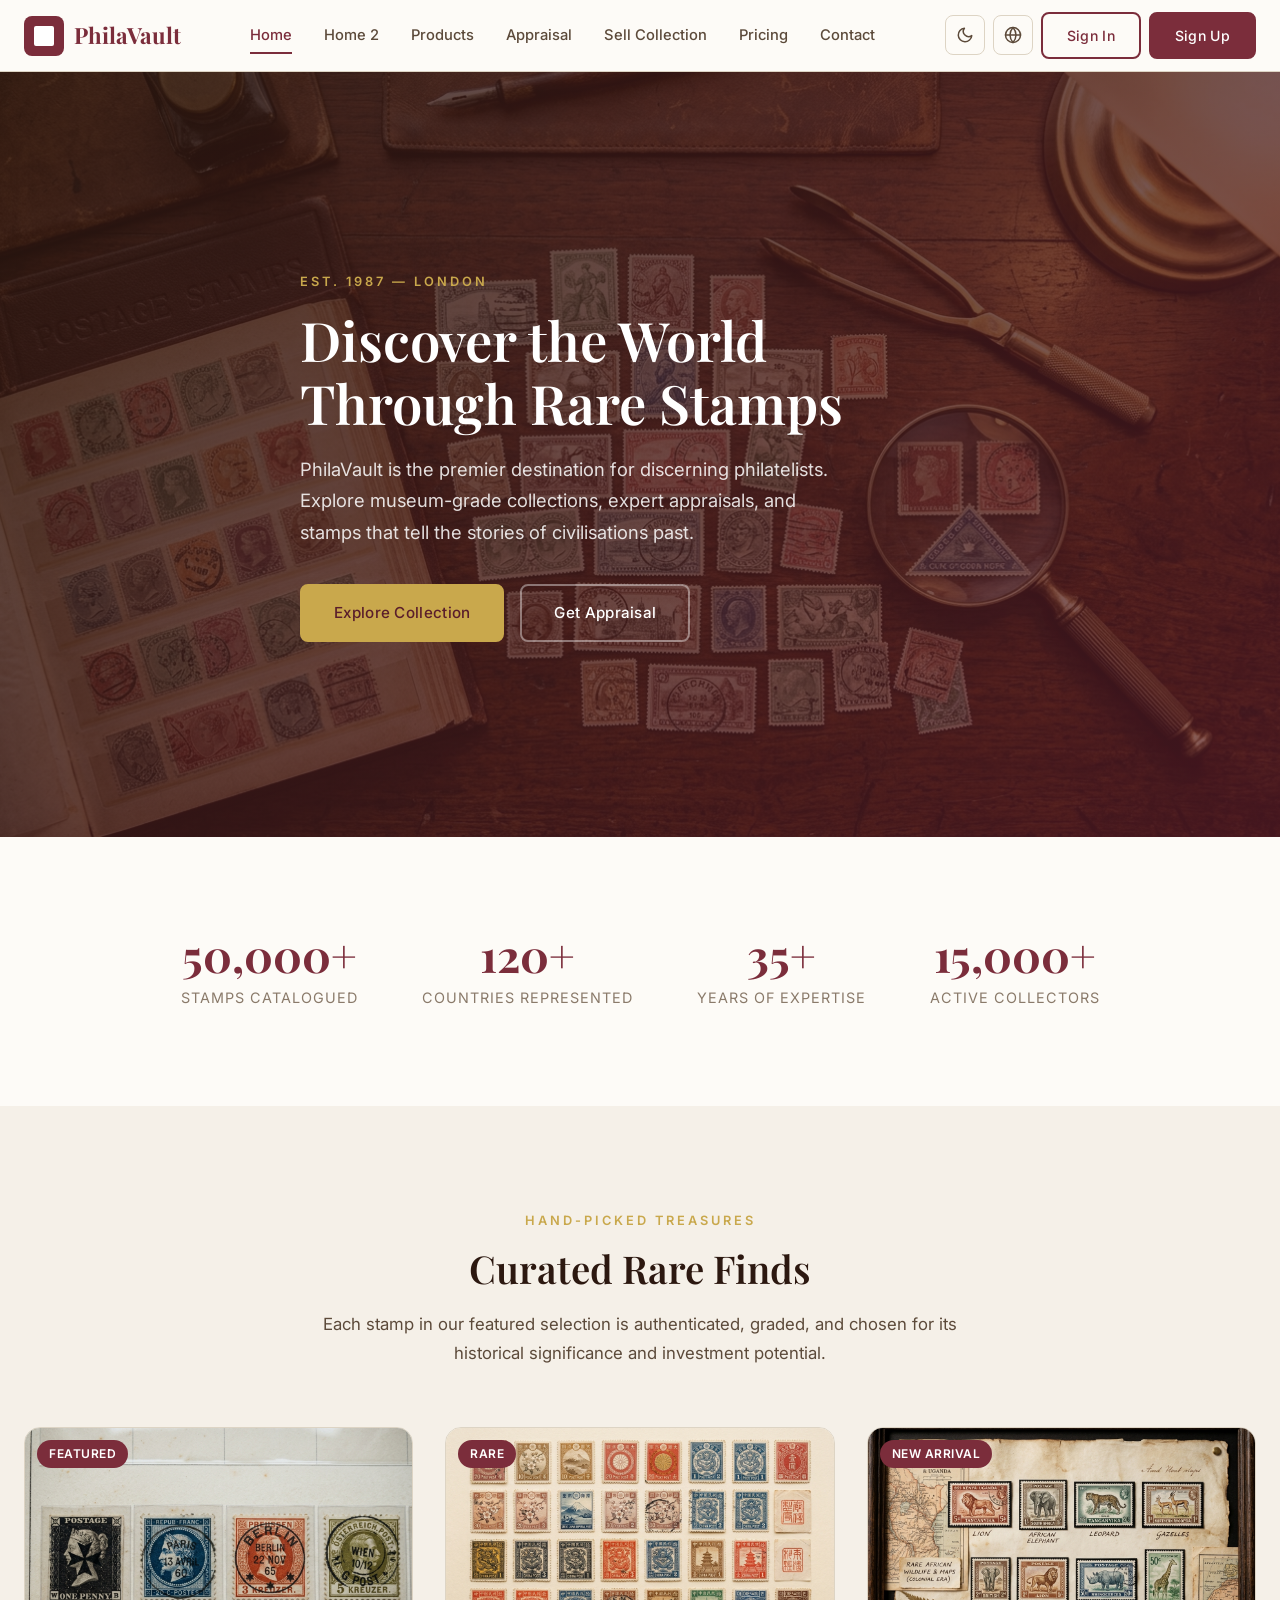
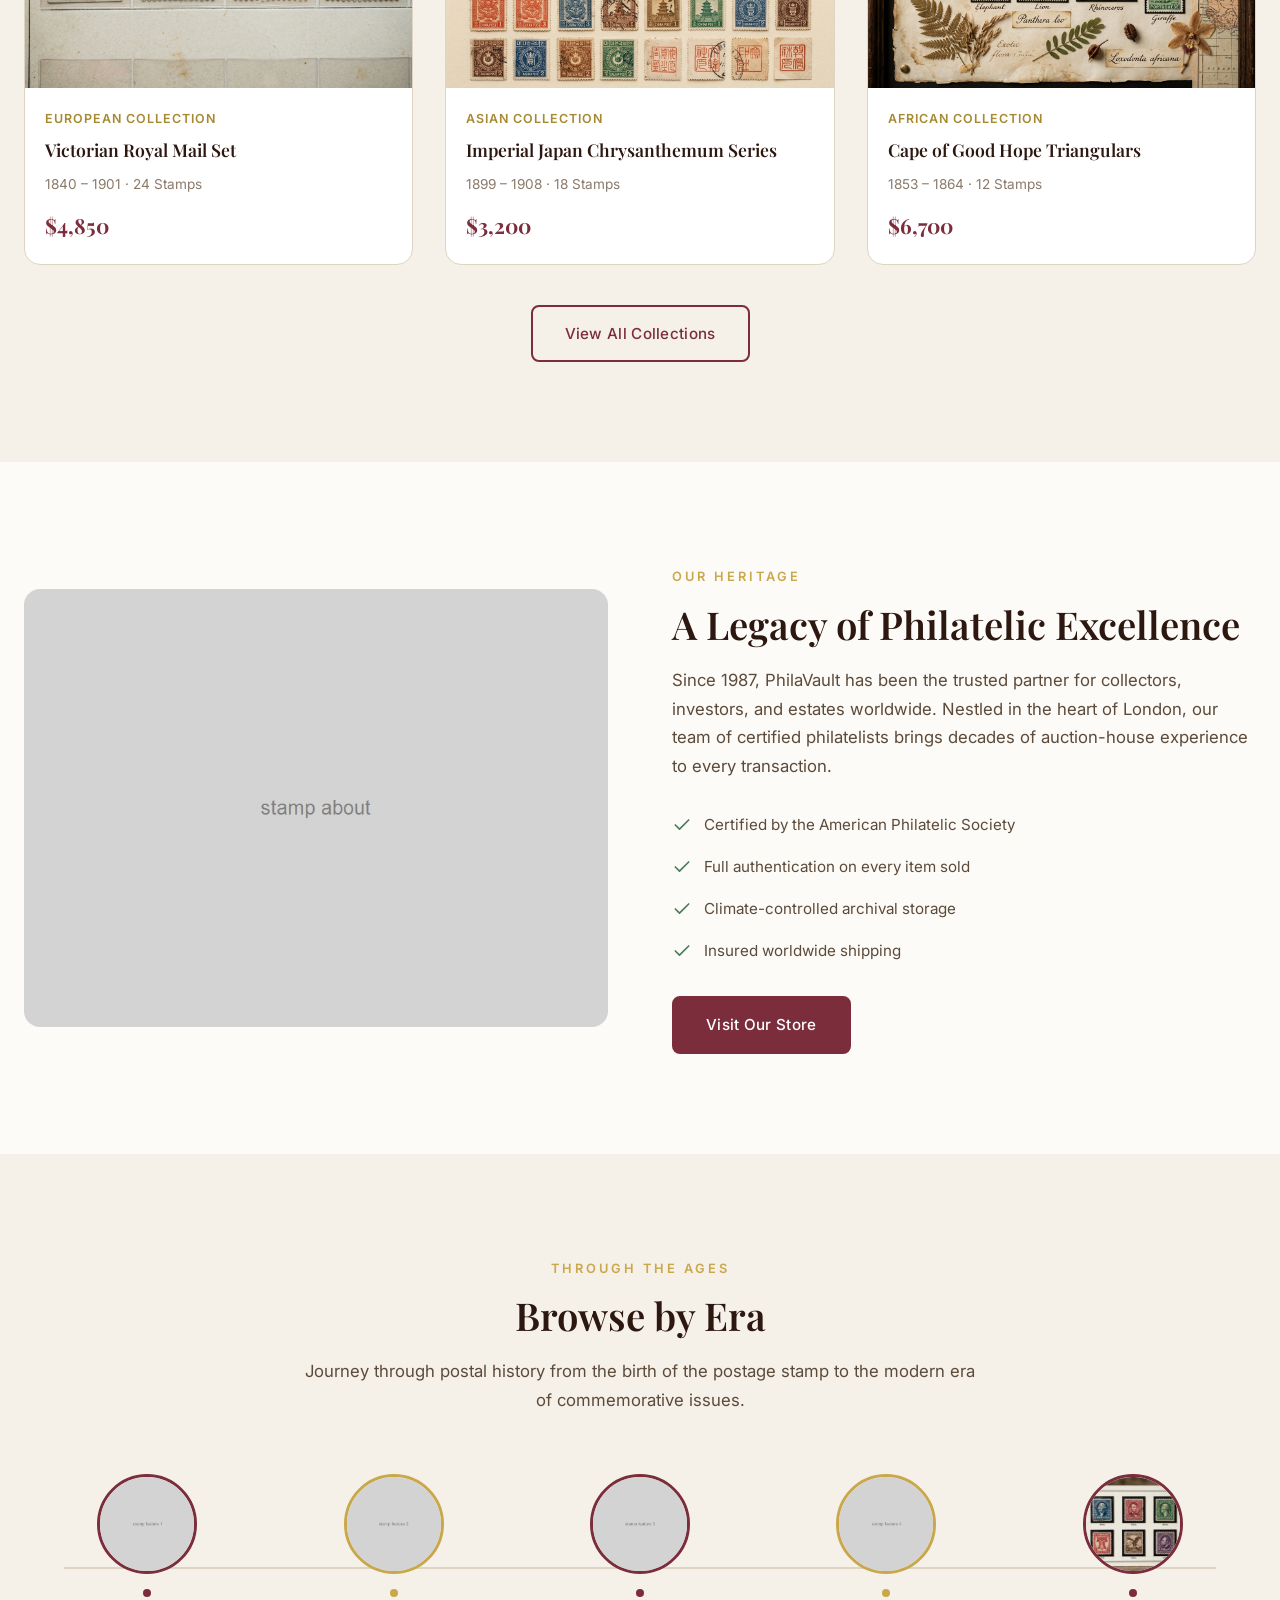
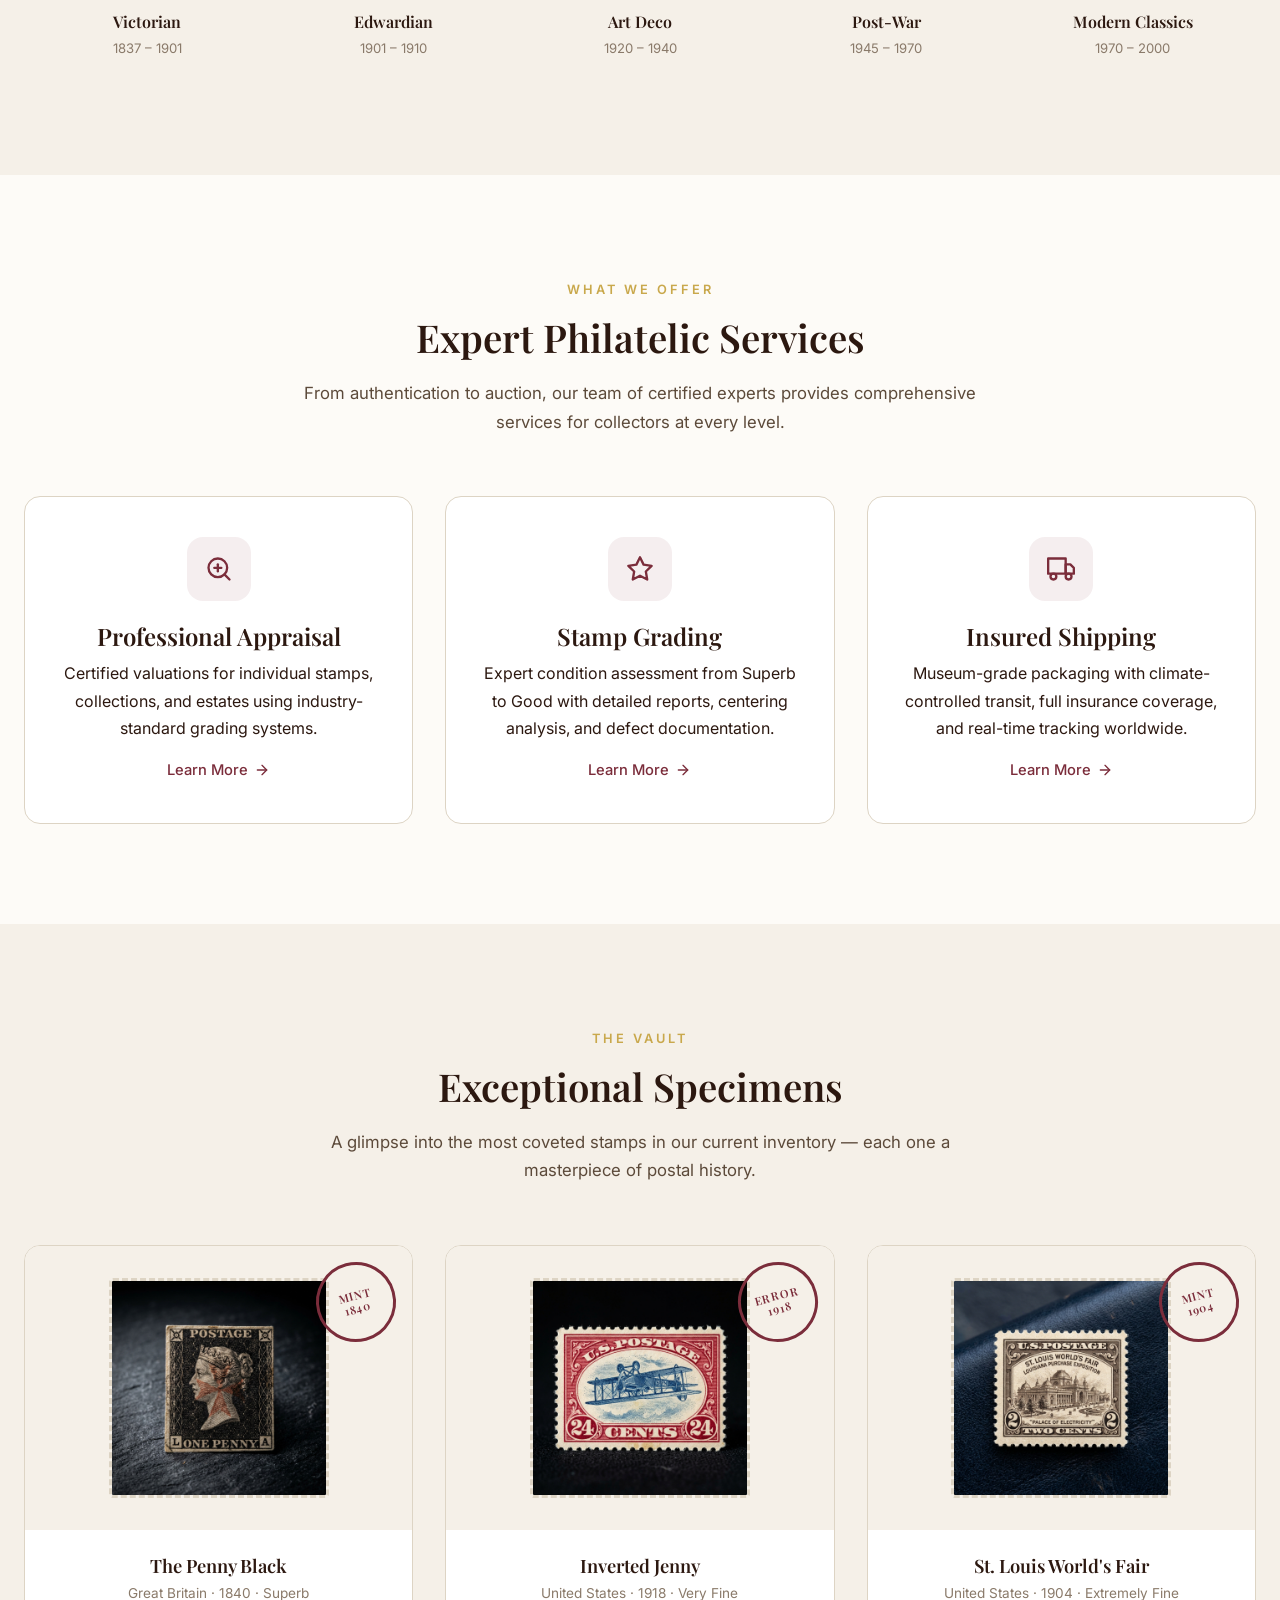
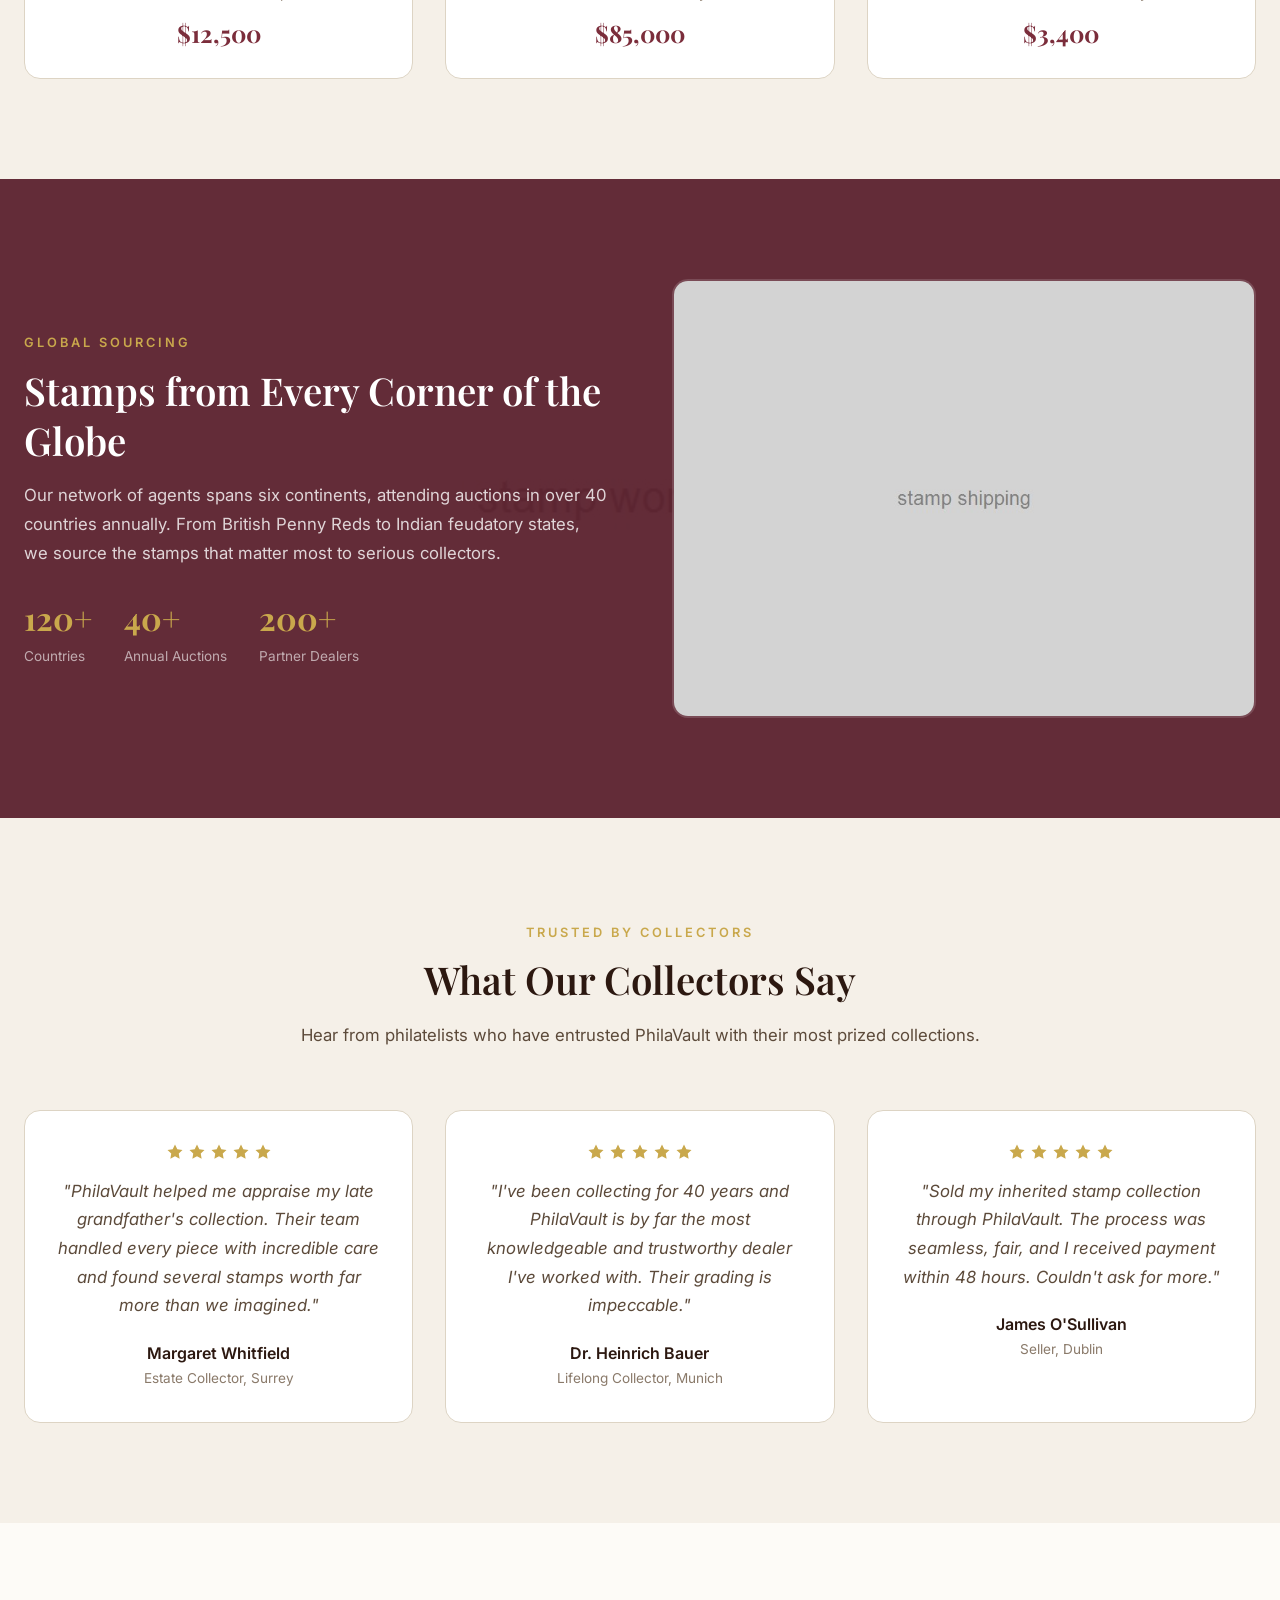
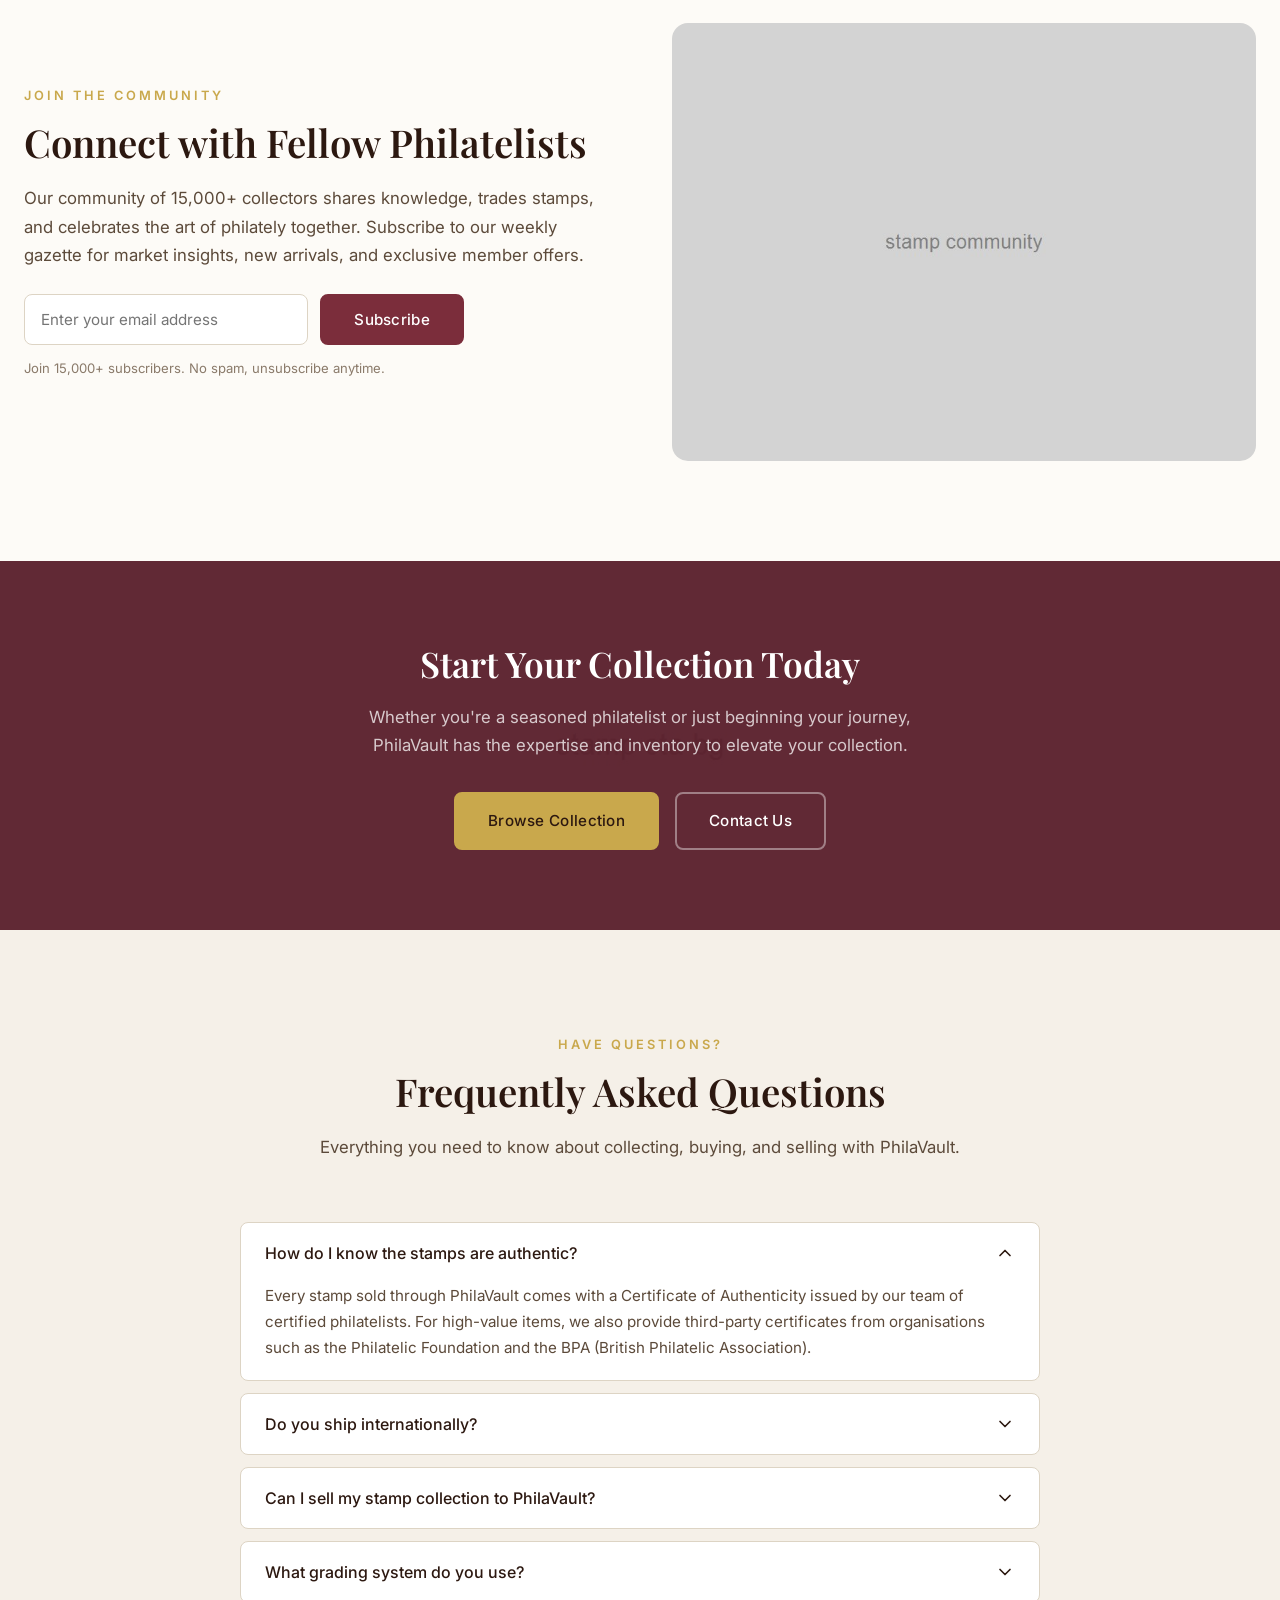
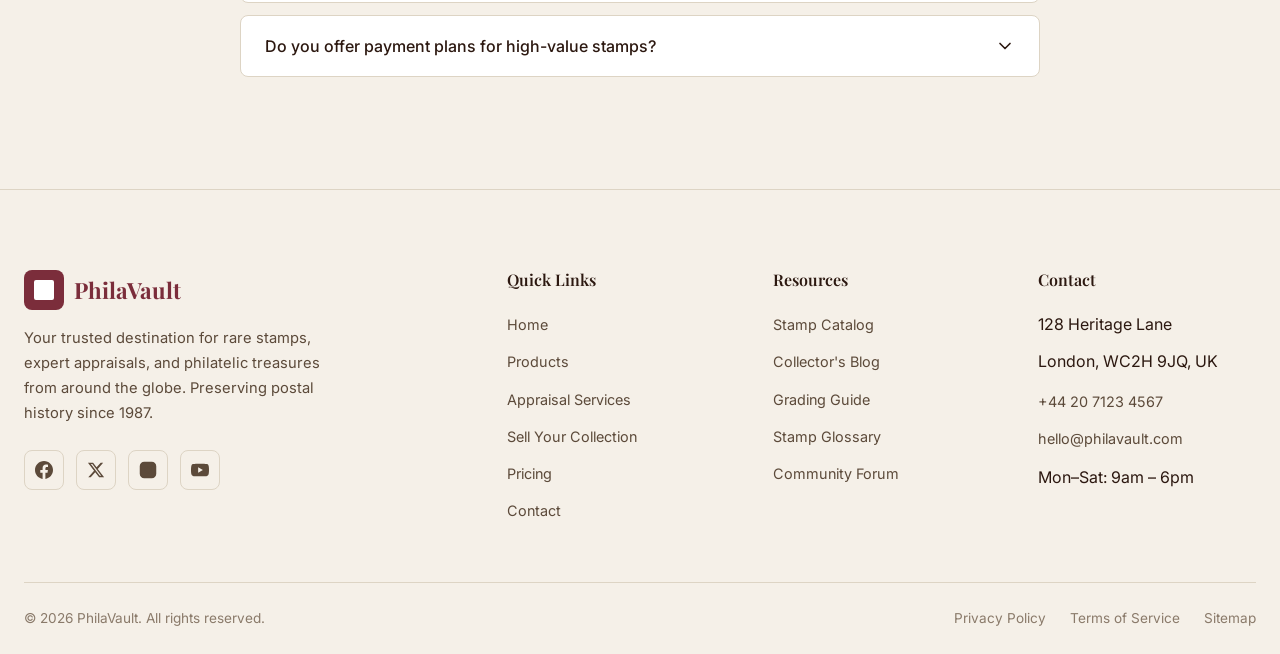
==== index.html @ 39d3300b "first commit" ====
<!DOCTYPE html>
<html lang="en" dir="ltr">
<head>
  <meta charset="UTF-8">
  <meta name="viewport" content="width=device-width, initial-scale=1.0">
  <title>PhilaVault — Premium Stamp Collections & Philately Store</title>
  <link rel="preconnect" href="https://fonts.googleapis.com">
  <link rel="preconnect" href="https://fonts.gstatic.com" crossorigin>
  <link href="https://fonts.googleapis.com/css2?family=Inter:wght@400;500;600;700&family=Playfair+Display:ital,wght@0,400;0,500;0,600;0,700;1,400&display=swap" rel="stylesheet">
  <link rel="icon" type="image/svg+xml" href="favicon.svg">
  <link rel="stylesheet" href="assets/css/style.css">
</head>
<body>

  <!-- ==================== HERO ==================== -->
  <section class="hero">
    <div class="hero-bg">
      <img src="assets/images/hero-stamps.jpg" alt="Rare stamp collection on antique desk">
    </div>
    <div class="container">
      <div class="hero-content fade-in">
        <span class="section-label">Est. 1987 — London</span>
        <h1>Discover the World Through Rare&nbsp;Stamps</h1>
        <p>PhilaVault is the premier destination for discerning philatelists. Explore museum-grade collections, expert appraisals, and stamps that tell the stories of civilisations past.</p>
        <div class="hero-actions">
          <a href="products.html" class="btn btn-primary">Explore Collection</a>
          <a href="appraisal.html" class="btn btn-secondary">Get Appraisal</a>
        </div>
      </div>
    </div>
  </section>

  <!-- ==================== STATS BAR ==================== -->
  <section class="section" style="padding:48px 0;">
    <div class="container">
      <div class="stats-bar fade-in">
        <div class="stat-item">
          <div class="stat-number" data-count="50000" data-suffix="+">0</div>
          <div class="stat-label">Stamps Catalogued</div>
        </div>
        <div class="stat-item">
          <div class="stat-number" data-count="120" data-suffix="+">0</div>
          <div class="stat-label">Countries Represented</div>
        </div>
        <div class="stat-item">
          <div class="stat-number" data-count="35" data-suffix="+">0</div>
          <div class="stat-label">Years of Expertise</div>
        </div>
        <div class="stat-item">
          <div class="stat-number" data-count="15000" data-suffix="+">0</div>
          <div class="stat-label">Active Collectors</div>
        </div>
      </div>
    </div>
  </section>

  <!-- ==================== FEATURED COLLECTIONS ==================== -->
  <section class="section section-alt">
    <div class="container">
      <div class="section-header fade-in">
        <span class="section-label">Hand-Picked Treasures</span>
        <h2>Curated Rare Finds</h2>
        <p>Each stamp in our featured selection is authenticated, graded, and chosen for its historical significance and investment potential.</p>
      </div>
      <div class="grid-3 fade-in">
        <div class="product-card">
          <div class="product-img-wrap">
            <img src="assets/images/stamp-collection-1.jpg" alt="Victorian European stamps" loading="lazy">
            <span class="product-badge">Featured</span>
          </div>
          <div class="product-info">
            <div class="product-category">European Collection</div>
            <div class="product-name">Victorian Royal Mail Set</div>
            <div class="product-era">1840 – 1901 · 24 Stamps</div>
            <div class="product-price">$4,850</div>
          </div>
        </div>
        <div class="product-card">
          <div class="product-img-wrap">
            <img src="assets/images/stamp-collection-2.jpg" alt="Rare Asian stamps" loading="lazy">
            <span class="product-badge">Rare</span>
          </div>
          <div class="product-info">
            <div class="product-category">Asian Collection</div>
            <div class="product-name">Imperial Japan Chrysanthemum Series</div>
            <div class="product-era">1899 – 1908 · 18 Stamps</div>
            <div class="product-price">$3,200</div>
          </div>
        </div>
        <div class="product-card">
          <div class="product-img-wrap">
            <img src="assets/images/stamp-collection-3.jpg" alt="African wildlife stamps" loading="lazy">
            <span class="product-badge">New Arrival</span>
          </div>
          <div class="product-info">
            <div class="product-category">African Collection</div>
            <div class="product-name">Cape of Good Hope Triangulars</div>
            <div class="product-era">1853 – 1864 · 12 Stamps</div>
            <div class="product-price">$6,700</div>
          </div>
        </div>
      </div>
      <div style="text-align:center;margin-top:40px;" class="fade-in">
        <a href="products.html" class="btn btn-secondary">View All Collections</a>
      </div>
    </div>
  </section>

  <!-- ==================== OUR STORY (split) ==================== -->
  <section class="section">
    <div class="container">
      <div class="section-split fade-in">
        <div class="split-image">
          <img src="assets/images/stamp-about.jpg" alt="Inside the PhilaVault shop" loading="lazy">
        </div>
        <div class="split-content">
          <span class="section-label">Our Heritage</span>
          <h2>A Legacy of Philatelic Excellence</h2>
          <p>Since 1987, PhilaVault has been the trusted partner for collectors, investors, and estates worldwide. Nestled in the heart of London, our team of certified philatelists brings decades of auction-house experience to every transaction.</p>
          <ul style="margin-bottom:24px;">
            <li style="display:flex;align-items:center;gap:12px;padding:8px 0;color:var(--text-secondary);font-size:0.95rem;">
              <svg xmlns="http://www.w3.org/2000/svg" width="20" height="20" viewBox="0 0 24 24" fill="none" stroke="var(--success)" stroke-width="2" stroke-linecap="round" stroke-linejoin="round"><polyline points="20 6 9 17 4 12"/></svg>
              Certified by the American Philatelic Society
            </li>
            <li style="display:flex;align-items:center;gap:12px;padding:8px 0;color:var(--text-secondary);font-size:0.95rem;">
              <svg xmlns="http://www.w3.org/2000/svg" width="20" height="20" viewBox="0 0 24 24" fill="none" stroke="var(--success)" stroke-width="2" stroke-linecap="round" stroke-linejoin="round"><polyline points="20 6 9 17 4 12"/></svg>
              Full authentication on every item sold
            </li>
            <li style="display:flex;align-items:center;gap:12px;padding:8px 0;color:var(--text-secondary);font-size:0.95rem;">
              <svg xmlns="http://www.w3.org/2000/svg" width="20" height="20" viewBox="0 0 24 24" fill="none" stroke="var(--success)" stroke-width="2" stroke-linecap="round" stroke-linejoin="round"><polyline points="20 6 9 17 4 12"/></svg>
              Climate-controlled archival storage
            </li>
            <li style="display:flex;align-items:center;gap:12px;padding:8px 0;color:var(--text-secondary);font-size:0.95rem;">
              <svg xmlns="http://www.w3.org/2000/svg" width="20" height="20" viewBox="0 0 24 24" fill="none" stroke="var(--success)" stroke-width="2" stroke-linecap="round" stroke-linejoin="round"><polyline points="20 6 9 17 4 12"/></svg>
              Insured worldwide shipping
            </li>
          </ul>
          <a href="contact.html" class="btn btn-primary">Visit Our Store</a>
        </div>
      </div>
    </div>
  </section>

  <!-- ==================== BROWSE BY ERA (Timeline) ==================== -->
  <section class="section section-alt">
    <div class="container">
      <div class="section-header fade-in">
        <span class="section-label">Through the Ages</span>
        <h2>Browse by Era</h2>
        <p>Journey through postal history from the birth of the postage stamp to the modern era of commemorative issues.</p>
      </div>
      <div class="fade-in" style="position:relative;overflow-x:auto;padding-bottom:16px;">
        <div style="display:flex;gap:0;min-width:max-content;position:relative;">
          <!-- timeline line -->
          <div style="position:absolute;top:50%;left:40px;right:40px;height:2px;background:var(--border-color);z-index:0;"></div>

          <a href="products.html" style="flex:1;min-width:200px;text-align:center;position:relative;z-index:1;padding:0 16px;text-decoration:none;">
            <div style="width:100px;height:100px;border-radius:50%;overflow:hidden;margin:0 auto 12px;border:3px solid var(--primary);background:var(--card-bg);">
              <img src="assets/images/stamp-feature-1.jpg" alt="Victorian Era" style="width:100%;height:100%;object-fit:cover;">
            </div>
            <div style="width:14px;height:14px;border-radius:50%;background:var(--primary);margin:0 auto 12px;border:3px solid var(--bg-secondary);"></div>
            <h4 style="font-size:1rem;margin-bottom:4px;color:var(--text-primary);">Victorian</h4>
            <p style="font-size:0.82rem;color:var(--text-muted);">1837 – 1901</p>
          </a>

          <a href="products.html" style="flex:1;min-width:200px;text-align:center;position:relative;z-index:1;padding:0 16px;text-decoration:none;">
            <div style="width:100px;height:100px;border-radius:50%;overflow:hidden;margin:0 auto 12px;border:3px solid var(--secondary);background:var(--card-bg);">
              <img src="assets/images/stamp-feature-2.jpg" alt="Edwardian Era" style="width:100%;height:100%;object-fit:cover;">
            </div>
            <div style="width:14px;height:14px;border-radius:50%;background:var(--secondary);margin:0 auto 12px;border:3px solid var(--bg-secondary);"></div>
            <h4 style="font-size:1rem;margin-bottom:4px;color:var(--text-primary);">Edwardian</h4>
            <p style="font-size:0.82rem;color:var(--text-muted);">1901 – 1910</p>
          </a>

          <a href="products.html" style="flex:1;min-width:200px;text-align:center;position:relative;z-index:1;padding:0 16px;text-decoration:none;">
            <div style="width:100px;height:100px;border-radius:50%;overflow:hidden;margin:0 auto 12px;border:3px solid var(--primary);background:var(--card-bg);">
              <img src="assets/images/stamp-feature-3.jpg" alt="Art Deco Era" style="width:100%;height:100%;object-fit:cover;">
            </div>
            <div style="width:14px;height:14px;border-radius:50%;background:var(--primary);margin:0 auto 12px;border:3px solid var(--bg-secondary);"></div>
            <h4 style="font-size:1rem;margin-bottom:4px;color:var(--text-primary);">Art Deco</h4>
            <p style="font-size:0.82rem;color:var(--text-muted);">1920 – 1940</p>
          </a>

          <a href="products.html" style="flex:1;min-width:200px;text-align:center;position:relative;z-index:1;padding:0 16px;text-decoration:none;">
            <div style="width:100px;height:100px;border-radius:50%;overflow:hidden;margin:0 auto 12px;border:3px solid var(--secondary);background:var(--card-bg);">
              <img src="assets/images/stamp-feature-4.jpg" alt="Post-War Era" style="width:100%;height:100%;object-fit:cover;">
            </div>
            <div style="width:14px;height:14px;border-radius:50%;background:var(--secondary);margin:0 auto 12px;border:3px solid var(--bg-secondary);"></div>
            <h4 style="font-size:1rem;margin-bottom:4px;color:var(--text-primary);">Post-War</h4>
            <p style="font-size:0.82rem;color:var(--text-muted);">1945 – 1970</p>
          </a>

          <a href="products.html" style="flex:1;min-width:200px;text-align:center;position:relative;z-index:1;padding:0 16px;text-decoration:none;">
            <div style="width:100px;height:100px;border-radius:50%;overflow:hidden;margin:0 auto 12px;border:3px solid var(--primary);background:var(--card-bg);">
              <img src="assets/images/stamp-collection-4.jpg" alt="Modern Classics" style="width:100%;height:100%;object-fit:cover;">
            </div>
            <div style="width:14px;height:14px;border-radius:50%;background:var(--primary);margin:0 auto 12px;border:3px solid var(--bg-secondary);"></div>
            <h4 style="font-size:1rem;margin-bottom:4px;color:var(--text-primary);">Modern Classics</h4>
            <p style="font-size:0.82rem;color:var(--text-muted);">1970 – 2000</p>
          </a>
        </div>
      </div>
    </div>
  </section>

  <!-- ==================== SERVICES OVERVIEW ==================== -->
  <section class="section">
    <div class="container">
      <div class="section-header fade-in">
        <span class="section-label">What We Offer</span>
        <h2>Expert Philatelic Services</h2>
        <p>From authentication to auction, our team of certified experts provides comprehensive services for collectors at every level.</p>
      </div>
      <div class="grid-3 fade-in">
        <!-- Appraisal -->
        <div class="card" style="text-align:center;padding:40px 32px;">
          <div style="width:64px;height:64px;border-radius:var(--border-radius-lg);background:rgba(var(--primary-rgb),0.08);display:flex;align-items:center;justify-content:center;margin:0 auto 20px;">
            <svg xmlns="http://www.w3.org/2000/svg" width="28" height="28" viewBox="0 0 24 24" fill="none" stroke="var(--primary)" stroke-width="2" stroke-linecap="round" stroke-linejoin="round"><circle cx="11" cy="11" r="8"/><line x1="21" y1="21" x2="16.65" y2="16.65"/><line x1="11" y1="8" x2="11" y2="14"/><line x1="8" y1="11" x2="14" y2="11"/></svg>
          </div>
          <h3>Professional Appraisal</h3>
          <p style="margin-top:8px;">Certified valuations for individual stamps, collections, and estates using industry-standard grading systems.</p>
          <a href="appraisal.html" style="color:var(--primary);font-weight:500;font-size:0.92rem;display:inline-flex;align-items:center;gap:6px;margin-top:16px;">
            Learn More
            <svg xmlns="http://www.w3.org/2000/svg" width="16" height="16" viewBox="0 0 24 24" fill="none" stroke="currentColor" stroke-width="2" stroke-linecap="round" stroke-linejoin="round"><line x1="5" y1="12" x2="19" y2="12"/><polyline points="12 5 19 12 12 19"/></svg>
          </a>
        </div>
        <!-- Grading -->
        <div class="card" style="text-align:center;padding:40px 32px;">
          <div style="width:64px;height:64px;border-radius:var(--border-radius-lg);background:rgba(var(--primary-rgb),0.08);display:flex;align-items:center;justify-content:center;margin:0 auto 20px;">
            <svg xmlns="http://www.w3.org/2000/svg" width="28" height="28" viewBox="0 0 24 24" fill="none" stroke="var(--primary)" stroke-width="2" stroke-linecap="round" stroke-linejoin="round"><path d="M12 2l3.09 6.26L22 9.27l-5 4.87 1.18 6.88L12 17.77l-6.18 3.25L7 14.14 2 9.27l6.91-1.01L12 2z"/></svg>
          </div>
          <h3>Stamp Grading</h3>
          <p style="margin-top:8px;">Expert condition assessment from Superb to Good with detailed reports, centering analysis, and defect documentation.</p>
          <a href="appraisal.html" style="color:var(--primary);font-weight:500;font-size:0.92rem;display:inline-flex;align-items:center;gap:6px;margin-top:16px;">
            Learn More
            <svg xmlns="http://www.w3.org/2000/svg" width="16" height="16" viewBox="0 0 24 24" fill="none" stroke="currentColor" stroke-width="2" stroke-linecap="round" stroke-linejoin="round"><line x1="5" y1="12" x2="19" y2="12"/><polyline points="12 5 19 12 12 19"/></svg>
          </a>
        </div>
        <!-- Shipping -->
        <div class="card" style="text-align:center;padding:40px 32px;">
          <div style="width:64px;height:64px;border-radius:var(--border-radius-lg);background:rgba(var(--primary-rgb),0.08);display:flex;align-items:center;justify-content:center;margin:0 auto 20px;">
            <svg xmlns="http://www.w3.org/2000/svg" width="28" height="28" viewBox="0 0 24 24" fill="none" stroke="var(--primary)" stroke-width="2" stroke-linecap="round" stroke-linejoin="round"><rect x="1" y="3" width="15" height="13"/><polygon points="16 8 20 8 23 11 23 16 16 16 16 8"/><circle cx="5.5" cy="18.5" r="2.5"/><circle cx="18.5" cy="18.5" r="2.5"/></svg>
          </div>
          <h3>Insured Shipping</h3>
          <p style="margin-top:8px;">Museum-grade packaging with climate-controlled transit, full insurance coverage, and real-time tracking worldwide.</p>
          <a href="contact.html" style="color:var(--primary);font-weight:500;font-size:0.92rem;display:inline-flex;align-items:center;gap:6px;margin-top:16px;">
            Learn More
            <svg xmlns="http://www.w3.org/2000/svg" width="16" height="16" viewBox="0 0 24 24" fill="none" stroke="currentColor" stroke-width="2" stroke-linecap="round" stroke-linejoin="round"><line x1="5" y1="12" x2="19" y2="12"/><polyline points="12 5 19 12 12 19"/></svg>
          </a>
        </div>
      </div>
    </div>
  </section>

  <!-- ==================== RARE HIGHLIGHTS ==================== -->
  <section class="section section-alt">
    <div class="container">
      <div class="section-header fade-in">
        <span class="section-label">The Vault</span>
        <h2>Exceptional Specimens</h2>
        <p>A glimpse into the most coveted stamps in our current inventory — each one a masterpiece of postal history.</p>
      </div>
      <div class="grid-3 fade-in">
        <!-- Rare 1 -->
        <div style="background:var(--card-bg);border:1px solid var(--border-color);border-radius:var(--border-radius-lg);overflow:hidden;position:relative;transition:var(--transition);">
          <div style="position:relative;padding:32px;background:var(--bg-secondary);text-align:center;">
            <div style="position:absolute;top:16px;right:16px;" class="postmark-badge">MINT<br>1840</div>
            <img src="assets/images/stamp-rare-1.jpg" alt="Penny Black" style="max-height:220px;margin:0 auto;border-radius:4px;border:3px dashed var(--border-color);" loading="lazy">
          </div>
          <div style="padding:24px;text-align:center;">
            <h3 style="font-size:1.15rem;margin-bottom:4px;">The Penny Black</h3>
            <p style="font-size:0.85rem;color:var(--text-muted);margin-bottom:8px;">Great Britain · 1840 · Superb</p>
            <p style="font-family:var(--font-heading);font-size:1.5rem;font-weight:700;color:var(--primary);">$12,500</p>
          </div>
        </div>
        <!-- Rare 2 -->
        <div style="background:var(--card-bg);border:1px solid var(--border-color);border-radius:var(--border-radius-lg);overflow:hidden;position:relative;transition:var(--transition);">
          <div style="position:relative;padding:32px;background:var(--bg-secondary);text-align:center;">
            <div style="position:absolute;top:16px;right:16px;" class="postmark-badge">ERROR<br>1918</div>
            <img src="assets/images/stamp-rare-2.jpg" alt="Inverted Jenny" style="max-height:220px;margin:0 auto;border-radius:4px;border:3px dashed var(--border-color);" loading="lazy">
          </div>
          <div style="padding:24px;text-align:center;">
            <h3 style="font-size:1.15rem;margin-bottom:4px;">Inverted Jenny</h3>
            <p style="font-size:0.85rem;color:var(--text-muted);margin-bottom:8px;">United States · 1918 · Very Fine</p>
            <p style="font-family:var(--font-heading);font-size:1.5rem;font-weight:700;color:var(--primary);">$85,000</p>
          </div>
        </div>
        <!-- Rare 3 -->
        <div style="background:var(--card-bg);border:1px solid var(--border-color);border-radius:var(--border-radius-lg);overflow:hidden;position:relative;transition:var(--transition);">
          <div style="position:relative;padding:32px;background:var(--bg-secondary);text-align:center;">
            <div style="position:absolute;top:16px;right:16px;" class="postmark-badge">MINT<br>1904</div>
            <img src="assets/images/stamp-rare-3.jpg" alt="St Louis Expo stamp" style="max-height:220px;margin:0 auto;border-radius:4px;border:3px dashed var(--border-color);" loading="lazy">
          </div>
          <div style="padding:24px;text-align:center;">
            <h3 style="font-size:1.15rem;margin-bottom:4px;">St. Louis World's Fair</h3>
            <p style="font-size:0.85rem;color:var(--text-muted);margin-bottom:8px;">United States · 1904 · Extremely Fine</p>
            <p style="font-family:var(--font-heading);font-size:1.5rem;font-weight:700;color:var(--primary);">$3,400</p>
          </div>
        </div>
      </div>
    </div>
  </section>

  <!-- ==================== WORLDWIDE MAP BAND ==================== -->
  <section class="section" style="background:var(--primary-dark);color:#fff;position:relative;overflow:hidden;">
    <div style="position:absolute;top:0;left:0;right:0;bottom:0;opacity:0.08;">
      <img src="assets/images/stamp-worldwide.jpg" alt="" style="width:100%;height:100%;object-fit:cover;">
    </div>
    <div class="container" style="position:relative;z-index:1;">
      <div class="section-split fade-in" style="align-items:center;">
        <div class="split-content">
          <span class="section-label" style="color:var(--secondary);">Global Sourcing</span>
          <h2 style="color:#fff;">Stamps from Every Corner of the Globe</h2>
          <p style="color:rgba(255,255,255,0.8);">Our network of agents spans six continents, attending auctions in over 40 countries annually. From British Penny Reds to Indian feudatory states, we source the stamps that matter most to serious collectors.</p>
          <div style="display:flex;gap:32px;margin-top:24px;flex-wrap:wrap;">
            <div>
              <div style="font-family:var(--font-heading);font-size:2rem;font-weight:700;color:var(--secondary);">120+</div>
              <div style="font-size:0.85rem;color:rgba(255,255,255,0.6);">Countries</div>
            </div>
            <div>
              <div style="font-family:var(--font-heading);font-size:2rem;font-weight:700;color:var(--secondary);">40+</div>
              <div style="font-size:0.85rem;color:rgba(255,255,255,0.6);">Annual Auctions</div>
            </div>
            <div>
              <div style="font-family:var(--font-heading);font-size:2rem;font-weight:700;color:var(--secondary);">200+</div>
              <div style="font-size:0.85rem;color:rgba(255,255,255,0.6);">Partner Dealers</div>
            </div>
          </div>
        </div>
        <div class="split-image">
          <img src="assets/images/stamp-shipping.jpg" alt="Worldwide stamp sourcing" style="border-radius:var(--border-radius-lg);border:2px solid rgba(255,255,255,0.15);" loading="lazy">
        </div>
      </div>
    </div>
  </section>

  <!-- ==================== TESTIMONIALS ==================== -->
  <section class="section section-alt">
    <div class="container">
      <div class="section-header fade-in">
        <span class="section-label">Trusted by Collectors</span>
        <h2>What Our Collectors Say</h2>
        <p>Hear from philatelists who have entrusted PhilaVault with their most prized collections.</p>
      </div>
      <div class="grid-3 fade-in">
        <div class="testimonial-card">
          <div class="stars">
            <svg xmlns="http://www.w3.org/2000/svg" width="18" height="18" viewBox="0 0 24 24"><path d="M12 2l3.09 6.26L22 9.27l-5 4.87 1.18 6.88L12 17.77l-6.18 3.25L7 14.14 2 9.27l6.91-1.01L12 2z"/></svg>
            <svg xmlns="http://www.w3.org/2000/svg" width="18" height="18" viewBox="0 0 24 24"><path d="M12 2l3.09 6.26L22 9.27l-5 4.87 1.18 6.88L12 17.77l-6.18 3.25L7 14.14 2 9.27l6.91-1.01L12 2z"/></svg>
            <svg xmlns="http://www.w3.org/2000/svg" width="18" height="18" viewBox="0 0 24 24"><path d="M12 2l3.09 6.26L22 9.27l-5 4.87 1.18 6.88L12 17.77l-6.18 3.25L7 14.14 2 9.27l6.91-1.01L12 2z"/></svg>
            <svg xmlns="http://www.w3.org/2000/svg" width="18" height="18" viewBox="0 0 24 24"><path d="M12 2l3.09 6.26L22 9.27l-5 4.87 1.18 6.88L12 17.77l-6.18 3.25L7 14.14 2 9.27l6.91-1.01L12 2z"/></svg>
            <svg xmlns="http://www.w3.org/2000/svg" width="18" height="18" viewBox="0 0 24 24"><path d="M12 2l3.09 6.26L22 9.27l-5 4.87 1.18 6.88L12 17.77l-6.18 3.25L7 14.14 2 9.27l6.91-1.01L12 2z"/></svg>
          </div>
          <p class="quote">"PhilaVault helped me appraise my late grandfather's collection. Their team handled every piece with incredible care and found several stamps worth far more than we imagined."</p>
          <p class="author">Margaret Whitfield</p>
          <p class="role">Estate Collector, Surrey</p>
        </div>
        <div class="testimonial-card">
          <div class="stars">
            <svg xmlns="http://www.w3.org/2000/svg" width="18" height="18" viewBox="0 0 24 24"><path d="M12 2l3.09 6.26L22 9.27l-5 4.87 1.18 6.88L12 17.77l-6.18 3.25L7 14.14 2 9.27l6.91-1.01L12 2z"/></svg>
            <svg xmlns="http://www.w3.org/2000/svg" width="18" height="18" viewBox="0 0 24 24"><path d="M12 2l3.09 6.26L22 9.27l-5 4.87 1.18 6.88L12 17.77l-6.18 3.25L7 14.14 2 9.27l6.91-1.01L12 2z"/></svg>
            <svg xmlns="http://www.w3.org/2000/svg" width="18" height="18" viewBox="0 0 24 24"><path d="M12 2l3.09 6.26L22 9.27l-5 4.87 1.18 6.88L12 17.77l-6.18 3.25L7 14.14 2 9.27l6.91-1.01L12 2z"/></svg>
            <svg xmlns="http://www.w3.org/2000/svg" width="18" height="18" viewBox="0 0 24 24"><path d="M12 2l3.09 6.26L22 9.27l-5 4.87 1.18 6.88L12 17.77l-6.18 3.25L7 14.14 2 9.27l6.91-1.01L12 2z"/></svg>
            <svg xmlns="http://www.w3.org/2000/svg" width="18" height="18" viewBox="0 0 24 24"><path d="M12 2l3.09 6.26L22 9.27l-5 4.87 1.18 6.88L12 17.77l-6.18 3.25L7 14.14 2 9.27l6.91-1.01L12 2z"/></svg>
          </div>
          <p class="quote">"I've been collecting for 40 years and PhilaVault is by far the most knowledgeable and trustworthy dealer I've worked with. Their grading is impeccable."</p>
          <p class="author">Dr. Heinrich Bauer</p>
          <p class="role">Lifelong Collector, Munich</p>
        </div>
        <div class="testimonial-card">
          <div class="stars">
            <svg xmlns="http://www.w3.org/2000/svg" width="18" height="18" viewBox="0 0 24 24"><path d="M12 2l3.09 6.26L22 9.27l-5 4.87 1.18 6.88L12 17.77l-6.18 3.25L7 14.14 2 9.27l6.91-1.01L12 2z"/></svg>
            <svg xmlns="http://www.w3.org/2000/svg" width="18" height="18" viewBox="0 0 24 24"><path d="M12 2l3.09 6.26L22 9.27l-5 4.87 1.18 6.88L12 17.77l-6.18 3.25L7 14.14 2 9.27l6.91-1.01L12 2z"/></svg>
            <svg xmlns="http://www.w3.org/2000/svg" width="18" height="18" viewBox="0 0 24 24"><path d="M12 2l3.09 6.26L22 9.27l-5 4.87 1.18 6.88L12 17.77l-6.18 3.25L7 14.14 2 9.27l6.91-1.01L12 2z"/></svg>
            <svg xmlns="http://www.w3.org/2000/svg" width="18" height="18" viewBox="0 0 24 24"><path d="M12 2l3.09 6.26L22 9.27l-5 4.87 1.18 6.88L12 17.77l-6.18 3.25L7 14.14 2 9.27l6.91-1.01L12 2z"/></svg>
            <svg xmlns="http://www.w3.org/2000/svg" width="18" height="18" viewBox="0 0 24 24"><path d="M12 2l3.09 6.26L22 9.27l-5 4.87 1.18 6.88L12 17.77l-6.18 3.25L7 14.14 2 9.27l6.91-1.01L12 2z"/></svg>
          </div>
          <p class="quote">"Sold my inherited stamp collection through PhilaVault. The process was seamless, fair, and I received payment within 48 hours. Couldn't ask for more."</p>
          <p class="author">James O'Sullivan</p>
          <p class="role">Seller, Dublin</p>
        </div>
      </div>
    </div>
  </section>

  <!-- ==================== COMMUNITY / NEWSLETTER ==================== -->
  <section class="section">
    <div class="container">
      <div class="section-split fade-in">
        <div class="split-content">
          <span class="section-label">Join the Community</span>
          <h2>Connect with Fellow Philatelists</h2>
          <p>Our community of 15,000+ collectors shares knowledge, trades stamps, and celebrates the art of philately together. Subscribe to our weekly gazette for market insights, new arrivals, and exclusive member offers.</p>
          <form style="display:flex;gap:12px;margin-top:24px;max-width:440px;flex-wrap:wrap;" onsubmit="event.preventDefault();">
            <input type="email" class="form-control" placeholder="Enter your email address" style="flex:1;min-width:200px;">
            <button type="submit" class="btn btn-primary">Subscribe</button>
          </form>
          <p style="font-size:0.82rem;color:var(--text-muted);margin-top:12px;">Join 15,000+ subscribers. No spam, unsubscribe anytime.</p>
        </div>
        <div class="split-image">
          <img src="assets/images/stamp-community.jpg" alt="Stamp collectors community" loading="lazy">
        </div>
      </div>
    </div>
  </section>

  <!-- ==================== CTA BAND ==================== -->
  <section style="background:var(--primary-dark);padding:80px 0;position:relative;overflow:hidden;">
    <div style="position:absolute;top:0;left:0;right:0;bottom:0;opacity:0.06;">
      <img src="assets/images/stamp-cta-bg.jpg" alt="" style="width:100%;height:100%;object-fit:cover;">
    </div>
    <div class="container" style="text-align:center;position:relative;z-index:1;">
      <div class="fade-in">
        <h2 style="color:#fff;margin-bottom:16px;font-size:2.2rem;">Start Your Collection Today</h2>
        <p style="color:rgba(255,255,255,0.75);max-width:560px;margin:0 auto 32px;font-size:1.05rem;">Whether you're a seasoned philatelist or just beginning your journey, PhilaVault has the expertise and inventory to elevate your collection.</p>
        <div style="display:flex;gap:16px;justify-content:center;flex-wrap:wrap;">
          <a href="products.html" class="btn btn-gold">Browse Collection</a>
          <a href="contact.html" class="btn btn-secondary" style="color:#fff;border-color:rgba(255,255,255,0.4);">Contact Us</a>
        </div>
      </div>
    </div>
  </section>

  <!-- ==================== FAQ ==================== -->
  <section class="section section-alt">
    <div class="container">
      <div class="section-header fade-in">
        <span class="section-label">Have Questions?</span>
        <h2>Frequently Asked Questions</h2>
        <p>Everything you need to know about collecting, buying, and selling with PhilaVault.</p>
      </div>
      <div class="faq-list fade-in">
        <div class="faq-item active">
          <button class="faq-question">
            How do I know the stamps are authentic?
            <svg xmlns="http://www.w3.org/2000/svg" width="20" height="20" viewBox="0 0 24 24" fill="none" stroke="currentColor" stroke-width="2" stroke-linecap="round" stroke-linejoin="round"><polyline points="6 9 12 15 18 9"/></svg>
          </button>
          <div class="faq-answer">
            <p>Every stamp sold through PhilaVault comes with a Certificate of Authenticity issued by our team of certified philatelists. For high-value items, we also provide third-party certificates from organisations such as the Philatelic Foundation and the BPA (British Philatelic Association).</p>
          </div>
        </div>
        <div class="faq-item">
          <button class="faq-question">
            Do you ship internationally?
            <svg xmlns="http://www.w3.org/2000/svg" width="20" height="20" viewBox="0 0 24 24" fill="none" stroke="currentColor" stroke-width="2" stroke-linecap="round" stroke-linejoin="round"><polyline points="6 9 12 15 18 9"/></svg>
          </button>
          <div class="faq-answer">
            <p>Yes, we ship worldwide using insured, climate-controlled carriers. All packages are prepared with acid-free materials, protective glassine envelopes, and rigid mailers. Tracking is provided for every shipment, and full insurance is included up to the declared value.</p>
          </div>
        </div>
        <div class="faq-item">
          <button class="faq-question">
            Can I sell my stamp collection to PhilaVault?
            <svg xmlns="http://www.w3.org/2000/svg" width="20" height="20" viewBox="0 0 24 24" fill="none" stroke="currentColor" stroke-width="2" stroke-linecap="round" stroke-linejoin="round"><polyline points="6 9 12 15 18 9"/></svg>
          </button>
          <div class="faq-answer">
            <p>Absolutely. We purchase individual stamps, complete collections, and entire estates. Simply contact us with details about your collection, and our team will provide a free preliminary estimate. If you choose to proceed, we'll arrange secure shipping or an in-person evaluation at our London showroom.</p>
          </div>
        </div>
        <div class="faq-item">
          <button class="faq-question">
            What grading system do you use?
            <svg xmlns="http://www.w3.org/2000/svg" width="20" height="20" viewBox="0 0 24 24" fill="none" stroke="currentColor" stroke-width="2" stroke-linecap="round" stroke-linejoin="round"><polyline points="6 9 12 15 18 9"/></svg>
          </button>
          <div class="faq-answer">
            <p>We use the internationally recognised grading scale: Superb (S), Extremely Fine (XF), Very Fine (VF), Fine (F), Very Good (VG), and Good (G). Each stamp is evaluated for centering, gum condition, colour, cancellation quality, and any faults or repairs.</p>
          </div>
        </div>
        <div class="faq-item">
          <button class="faq-question">
            Do you offer payment plans for high-value stamps?
            <svg xmlns="http://www.w3.org/2000/svg" width="20" height="20" viewBox="0 0 24 24" fill="none" stroke="currentColor" stroke-width="2" stroke-linecap="round" stroke-linejoin="round"><polyline points="6 9 12 15 18 9"/></svg>
          </button>
          <div class="faq-answer">
            <p>Yes, for purchases over £5,000 we offer flexible instalment plans of up to 12 months with no interest for Connoisseur and Patron members. Contact our sales team to discuss your requirements and arrange a tailored payment schedule.</p>
          </div>
        </div>
      </div>
    </div>
  </section>

  <script src="components.js"></script>
</body>
</html>
---- assets/css/style.css ----
/* ============================================
   Philately & Stamp Collecting Store
   Unique Design - Archival Heritage Theme
   ============================================ */

/* --- CSS Variables & Color Palette --- */
:root {
  /* Primary: Deep Burgundy/Wine */
  --primary: #7B2D3B;
  --primary-light: #9E4A5A;
  --primary-dark: #5A1E2B;
  --primary-rgb: 123, 45, 59;

  /* Secondary: Antique Gold */
  --secondary: #C9A84C;
  --secondary-light: #DFC573;
  --secondary-dark: #A68A32;
  --secondary-rgb: 201, 168, 76;

  /* Neutrals */
  --bg-primary: #FDFBF7;
  --bg-secondary: #F5F0E8;
  --bg-tertiary: #EDE6D8;
  --text-primary: #2C1810;
  --text-secondary: #5C4A3A;
  --text-muted: #8A7A6A;
  --border-color: #DDD4C4;
  --card-bg: #FFFFFF;
  --card-shadow: 0 4px 20px rgba(44, 24, 16, 0.08);
  --card-shadow-hover: 0 8px 32px rgba(44, 24, 16, 0.14);

  /* Status Colors */
  --success: #4A7C59;
  --warning: #D4A843;
  --danger: #C0392B;
  --info: #3A6B8C;

  /* Typography */
  --font-heading: 'Playfair Display', Georgia, serif;
  --font-body: 'Inter', -apple-system, BlinkMacSystemFont, sans-serif;
  --fw-heading: 600;
  --fw-body: 400;
  --fw-body-medium: 500;

  /* Spacing */
  --section-padding: 100px 0;
  --container-max: 1280px;
  --container-padding: 0 24px;
  --border-radius: 8px;
  --border-radius-lg: 16px;
  --transition: all 0.3s ease;

  /* Header */
  --header-height: 72px;
}

/* Dark Mode */
[data-theme="dark"] {
  --bg-primary: #1A1210;
  --bg-secondary: #241C18;
  --bg-tertiary: #2E2420;
  --text-primary: #F5F0E8;
  --text-secondary: #C8B8A8;
  --text-muted: #8A7A6A;
  --border-color: #3E3228;
  --card-bg: #2A201A;
  --card-shadow: 0 4px 20px rgba(0, 0, 0, 0.3);
  --card-shadow-hover: 0 8px 32px rgba(0, 0, 0, 0.45);
  --primary: #A8526A;
  --primary-light: #C47088;
  --primary-dark: #7B2D3B;
  --secondary: #D4B85C;
  --secondary-light: #E0CC80;
}

/* RTL */
[dir="rtl"] {
  direction: rtl;
  text-align: right;
}

[dir="rtl"] .nav-links {
  flex-direction: row-reverse;
}

[dir="rtl"] .header-actions {
  flex-direction: row-reverse;
}

[dir="rtl"] .footer-grid {
  direction: rtl;
}

[dir="rtl"] .section-split {
  flex-direction: row-reverse;
}

[dir="rtl"] .breadcrumb-list li + li::before {
  content: '\\';
  transform: scaleX(-1);
}

/* --- Reset & Base --- */
*,
*::before,
*::after {
  margin: 0;
  padding: 0;
  box-sizing: border-box;
}

html {
  scroll-behavior: smooth;
  font-size: 16px;
}

body {
  font-family: var(--font-body);
  font-weight: var(--fw-body);
  color: var(--text-primary);
  background-color: var(--bg-primary);
  line-height: 1.7;
  overflow-x: hidden;
  transition: background-color 0.3s ease, color 0.3s ease;
}

h1, h2, h3, h4, h5, h6 {
  font-family: var(--font-heading);
  font-weight: var(--fw-heading);
  line-height: 1.3;
  color: var(--text-primary);
}

h1 { font-size: 3.2rem; }
h2 { font-size: 2.4rem; }
h3 { font-size: 1.5rem; }
h4 { font-size: 1.25rem; }
p { font-weight: var(--fw-body); line-height: 1.7; }

a {
  text-decoration: none;
  color: inherit;
  transition: var(--transition);
}

img {
  max-width: 100%;
  height: auto;
  display: block;
}

ul { list-style: none; }

.container {
  max-width: var(--container-max);
  margin: 0 auto;
  padding: var(--container-padding);
}

/* --- Buttons --- */
.btn {
  display: inline-flex;
  align-items: center;
  justify-content: center;
  gap: 8px;
  padding: 14px 32px;
  font-family: var(--font-body);
  font-size: 0.95rem;
  font-weight: 500;
  border: 2px solid transparent;
  border-radius: var(--border-radius);
  cursor: pointer;
  transition: var(--transition);
  text-transform: none;
  letter-spacing: 0.3px;
  white-space: nowrap;
}

.btn-primary {
  background: var(--primary);
  color: #FFFFFF;
  border-color: var(--primary);
}

.btn-primary:hover {
  background: var(--primary-dark);
  border-color: var(--primary-dark);
  transform: translateY(-2px);
  box-shadow: 0 4px 12px rgba(var(--primary-rgb), 0.3);
}

.btn-secondary {
  background: transparent;
  color: var(--primary);
  border-color: var(--primary);
}

.btn-secondary:hover {
  background: var(--primary);
  color: #FFFFFF;
  transform: translateY(-2px);
}

.btn-gold {
  background: var(--secondary);
  color: var(--text-primary);
  border-color: var(--secondary);
}

.btn-gold:hover {
  background: var(--secondary-dark);
  border-color: var(--secondary-dark);
  transform: translateY(-2px);
}

.btn svg,
.btn i {
  width: 18px;
  height: 18px;
}

/* --- Header / Navbar --- */
.header {
  position: fixed;
  top: 0;
  left: 0;
  right: 0;
  z-index: 1000;
  background: var(--bg-primary);
  border-bottom: 1px solid var(--border-color);
  height: var(--header-height);
  transition: var(--transition);
}

.header.scrolled {
  box-shadow: 0 2px 20px rgba(44, 24, 16, 0.08);
}

.header-inner {
  display: flex;
  align-items: center;
  justify-content: space-between;
  height: 100%;
  max-width: var(--container-max);
  margin: 0 auto;
  padding: var(--container-padding);
}

.logo {
  display: flex;
  align-items: center;
  gap: 10px;
  font-family: var(--font-heading);
  font-size: 1.4rem;
  font-weight: 700;
  color: var(--primary);
  text-decoration: none;
  flex-shrink: 0;
}

.logo svg {
  width: 36px;
  height: 36px;
  fill: var(--primary);
}

.logo-icon {
  width: 40px;
  height: 40px;
  background: var(--primary);
  border-radius: var(--border-radius);
  display: flex;
  align-items: center;
  justify-content: center;
}

.logo-icon svg {
  width: 24px;
  height: 24px;
  fill: #fff;
  stroke: #fff;
}

.nav-links {
  display: flex;
  align-items: center;
  gap: 32px;
}

.nav-links a {
  font-size: 0.92rem;
  font-weight: 500;
  color: var(--text-secondary);
  position: relative;
  padding: 4px 0;
}

.nav-links a::after {
  content: '';
  position: absolute;
  bottom: -2px;
  left: 0;
  width: 0;
  height: 2px;
  background: var(--primary);
  transition: width 0.3s ease;
}

.nav-links a:hover,
.nav-links a.active {
  color: var(--primary);
}

.nav-links a:hover::after,
.nav-links a.active::after {
  width: 100%;
}

.header-actions {
  display: flex;
  align-items: center;
  gap: 8px;
}

.header-actions .btn {
  padding: 10px 24px;
  font-size: 0.88rem;
}

.icon-btn {
  width: 40px;
  height: 40px;
  display: flex;
  align-items: center;
  justify-content: center;
  border: 1px solid var(--border-color);
  border-radius: var(--border-radius);
  background: transparent;
  cursor: pointer;
  transition: var(--transition);
  color: var(--text-secondary);
  flex-shrink: 0;
}

.icon-btn:hover {
  border-color: var(--primary);
  color: var(--primary);
  background: rgba(var(--primary-rgb), 0.05);
}

.icon-btn svg {
  width: 18px;
  height: 18px;
  stroke: currentColor;
  fill: none;
  stroke-width: 2;
  stroke-linecap: round;
  stroke-linejoin: round;
}

/* Mobile Menu */
.mobile-menu-btn {
  display: none;
  width: 40px;
  height: 40px;
  flex-direction: column;
  align-items: center;
  justify-content: center;
  gap: 5px;
  background: none;
  border: 1px solid var(--border-color);
  border-radius: var(--border-radius);
  cursor: pointer;
  padding: 8px;
}

.mobile-menu-btn span {
  display: block;
  width: 20px;
  height: 2px;
  background: var(--text-primary);
  transition: var(--transition);
  border-radius: 2px;
}

.mobile-menu-btn.active span:nth-child(1) {
  transform: rotate(45deg) translate(5px, 5px);
}

.mobile-menu-btn.active span:nth-child(2) {
  opacity: 0;
}

.mobile-menu-btn.active span:nth-child(3) {
  transform: rotate(-45deg) translate(5px, -5px);
}

.mobile-nav {
  display: none;
  position: fixed;
  top: var(--header-height);
  left: 0;
  right: 0;
  background: var(--bg-primary);
  border-bottom: 1px solid var(--border-color);
  padding: 20px 24px;
  z-index: 999;
  box-shadow: 0 8px 20px rgba(0, 0, 0, 0.1);
}

.mobile-nav.active {
  display: block;
}

.mobile-nav a {
  display: block;
  padding: 12px 0;
  font-size: 1rem;
  font-weight: 500;
  color: var(--text-secondary);
  border-bottom: 1px solid var(--border-color);
}

.mobile-nav a:hover,
.mobile-nav a.active {
  color: var(--primary);
}

.mobile-nav .mobile-actions {
  display: flex;
  gap: 12px;
  margin-top: 16px;
  padding-top: 16px;
}

.mobile-nav .mobile-actions .btn {
  flex: 1;
  text-align: center;
}

/* --- Section Utilities --- */
.section {
  padding: var(--section-padding);
}

.section-alt {
  background-color: var(--bg-secondary);
}

.section-dark {
  background-color: var(--primary-dark);
  color: #FFFFFF;
}

.section-dark h2,
.section-dark h3,
.section-dark h4,
.section-dark p {
  color: #FFFFFF;
}

.section-dark .text-muted {
  color: rgba(255,255,255,0.7);
}

.section-header {
  text-align: center;
  max-width: 680px;
  margin: 0 auto 60px;
}

.section-header .section-label {
  display: inline-block;
  font-size: 0.8rem;
  font-weight: 600;
  text-transform: uppercase;
  letter-spacing: 3px;
  color: var(--secondary);
  margin-bottom: 12px;
}

.section-header h2 {
  margin-bottom: 16px;
}

.section-header p {
  color: var(--text-secondary);
  font-size: 1.05rem;
}

.text-muted {
  color: var(--text-muted);
}

.text-center {
  text-align: center;
}

/* --- Stamp-style decorative border --- */
.stamp-border {
  --stamp-radius: 8px;
  --stamp-gap: 12px;
  background: 
    radial-gradient(circle, var(--bg-primary) var(--stamp-radius), transparent var(--stamp-radius)) 
    calc(var(--stamp-radius) * -1) calc(var(--stamp-radius) * -1) / var(--stamp-gap) var(--stamp-gap);
  padding: 12px;
}

.stamp-card {
  border: 3px solid var(--border-color);
  border-radius: 0;
  position: relative;
  overflow: hidden;
}

.stamp-card::before {
  content: '';
  position: absolute;
  top: -4px;
  left: -4px;
  right: -4px;
  bottom: -4px;
  border: 4px dashed var(--border-color);
  pointer-events: none;
  z-index: 1;
}

/* --- Postmark Badge --- */
.postmark-badge {
  display: inline-flex;
  align-items: center;
  justify-content: center;
  width: 80px;
  height: 80px;
  border: 3px solid var(--primary);
  border-radius: 50%;
  font-family: var(--font-heading);
  font-size: 0.7rem;
  font-weight: 600;
  text-transform: uppercase;
  color: var(--primary);
  transform: rotate(-15deg);
  letter-spacing: 1px;
  text-align: center;
  line-height: 1.2;
  padding: 8px;
}

/* --- Grid Layouts --- */
.grid-2 {
  display: grid;
  grid-template-columns: repeat(2, 1fr);
  gap: 32px;
}

.grid-3 {
  display: grid;
  grid-template-columns: repeat(3, 1fr);
  gap: 32px;
}

.grid-4 {
  display: grid;
  grid-template-columns: repeat(4, 1fr);
  gap: 24px;
}

/* --- Cards --- */
.card {
  background: var(--card-bg);
  border-radius: var(--border-radius-lg);
  overflow: hidden;
  transition: var(--transition);
  border: 1px solid var(--border-color);
}

.card:hover {
  box-shadow: var(--card-shadow-hover);
  transform: translateY(-4px);
}

.card-img {
  width: 100%;
  height: 240px;
  object-fit: cover;
}

.card-body {
  padding: 24px;
}

.card-body h3 {
  margin-bottom: 8px;
  font-size: 1.25rem;
}

.card-body p {
  color: var(--text-secondary);
  font-size: 0.95rem;
  margin-bottom: 16px;
}

/* --- Split Layout (Text + Image) --- */
.section-split {
  display: flex;
  align-items: center;
  gap: 64px;
}

.section-split .split-content {
  flex: 1;
}

.section-split .split-image {
  flex: 1;
}

.section-split .split-image img {
  width: 100%;
  border-radius: var(--border-radius-lg);
  object-fit: cover;
}

.split-content .section-label {
  display: inline-block;
  font-size: 0.8rem;
  font-weight: 600;
  text-transform: uppercase;
  letter-spacing: 3px;
  color: var(--secondary);
  margin-bottom: 12px;
}

.split-content h2 {
  margin-bottom: 16px;
}

.split-content p {
  color: var(--text-secondary);
  margin-bottom: 24px;
  font-size: 1.05rem;
}

/* --- Hero Section --- */
.hero {
  position: relative;
  min-height: 85vh;
  display: flex;
  align-items: center;
  overflow: hidden;
  margin-top: var(--header-height);
}

.hero-bg {
  position: absolute;
  top: 0;
  left: 0;
  right: 0;
  bottom: 0;
  z-index: 0;
}

.hero-bg img {
  width: 100%;
  height: 100%;
  object-fit: cover;
}

.hero-bg::after {
  content: '';
  position: absolute;
  top: 0;
  left: 0;
  right: 0;
  bottom: 0;
  background: linear-gradient(135deg, rgba(44,24,16,0.82) 0%, rgba(90,30,43,0.7) 100%);
}

.hero-content {
  position: relative;
  z-index: 1;
  max-width: 680px;
  color: #fff;
}

.hero-content .section-label {
  display: inline-block;
  font-size: 0.8rem;
  font-weight: 600;
  text-transform: uppercase;
  letter-spacing: 3px;
  color: var(--secondary);
  margin-bottom: 16px;
}

.hero-content h1 {
  color: #fff;
  margin-bottom: 20px;
  font-size: 3.4rem;
  line-height: 1.15;
}

.hero-content p {
  color: rgba(255,255,255,0.85);
  font-size: 1.15rem;
  margin-bottom: 36px;
  max-width: 560px;
}

.hero-actions {
  display: flex;
  gap: 16px;
  flex-wrap: wrap;
}

.hero-actions .btn-primary {
  background: var(--secondary);
  border-color: var(--secondary);
  color: var(--primary-dark);
}

.hero-actions .btn-primary:hover {
  background: var(--secondary-dark);
  border-color: var(--secondary-dark);
}

.hero-actions .btn-secondary {
  color: #fff;
  border-color: rgba(255,255,255,0.4);
}

.hero-actions .btn-secondary:hover {
  background: #fff;
  color: var(--primary);
  border-color: #fff;
}

/* Page Hero (Inner Pages) */
.page-hero {
  position: relative;
  padding: 120px 0 60px;
  margin-top: var(--header-height);
  background: var(--bg-secondary);
  text-align: center;
  overflow: hidden;
}

.page-hero::before {
  content: '';
  position: absolute;
  top: 0;
  left: 0;
  right: 0;
  bottom: 0;
  background: url("data:image/svg+xml,%3Csvg width='60' height='60' viewBox='0 0 60 60' xmlns='http://www.w3.org/2000/svg'%3E%3Cg fill='none' fill-rule='evenodd'%3E%3Cg fill='%237B2D3B' fill-opacity='0.03'%3E%3Cpath d='M36 34v-4h-2v4h-4v2h4v4h2v-4h4v-2h-4zm0-30V0h-2v4h-4v2h4v4h2V6h4V4h-4zM6 34v-4H4v4H0v2h4v4h2v-4h4v-2H6zM6 4V0H4v4H0v2h4v4h2V6h4V4H6z'/%3E%3C/g%3E%3C/g%3E%3C/svg%3E");
  opacity: 0.5;
}

.page-hero .container {
  position: relative;
  z-index: 1;
}

.page-hero h1 {
  font-size: 2.8rem;
  margin-bottom: 12px;
}

.page-hero p {
  color: var(--text-secondary);
  font-size: 1.1rem;
  max-width: 600px;
  margin: 0 auto;
}

/* Breadcrumbs */
.breadcrumb-list {
  display: flex;
  align-items: center;
  justify-content: center;
  gap: 8px;
  margin-bottom: 20px;
  font-size: 0.88rem;
}

.breadcrumb-list li {
  display: flex;
  align-items: center;
  gap: 8px;
}

.breadcrumb-list li + li::before {
  content: '/';
  color: var(--text-muted);
}

.breadcrumb-list a {
  color: var(--text-muted);
}

.breadcrumb-list a:hover {
  color: var(--primary);
}

.breadcrumb-list .current {
  color: var(--primary);
  font-weight: 500;
}

/* --- Stats / Counters --- */
.stats-bar {
  display: flex;
  justify-content: center;
  gap: 64px;
  padding: 48px 0;
  flex-wrap: wrap;
}

.stat-item {
  text-align: center;
}

.stat-item .stat-number {
  font-family: var(--font-heading);
  font-size: 2.8rem;
  font-weight: 700;
  color: var(--primary);
  line-height: 1;
  margin-bottom: 8px;
}

.stat-item .stat-label {
  font-size: 0.9rem;
  color: var(--text-muted);
  text-transform: uppercase;
  letter-spacing: 1px;
}

/* --- Testimonials --- */
.testimonial-card {
  background: var(--card-bg);
  border: 1px solid var(--border-color);
  border-radius: var(--border-radius-lg);
  padding: 32px;
  text-align: center;
}

.testimonial-card .stars {
  display: flex;
  justify-content: center;
  gap: 4px;
  margin-bottom: 16px;
  color: var(--secondary);
}

.testimonial-card .stars svg {
  width: 18px;
  height: 18px;
  fill: var(--secondary);
}

.testimonial-card .quote {
  font-size: 1.05rem;
  font-style: italic;
  color: var(--text-secondary);
  margin-bottom: 20px;
  line-height: 1.7;
}

.testimonial-card .author {
  font-weight: 600;
  color: var(--text-primary);
}

.testimonial-card .role {
  font-size: 0.85rem;
  color: var(--text-muted);
}

/* --- FAQ Accordion --- */
.faq-list {
  max-width: 800px;
  margin: 0 auto;
}

.faq-item {
  border: 1px solid var(--border-color);
  border-radius: var(--border-radius);
  margin-bottom: 12px;
  overflow: hidden;
  background: var(--card-bg);
}

.faq-question {
  display: flex;
  align-items: center;
  justify-content: space-between;
  padding: 20px 24px;
  cursor: pointer;
  font-weight: 500;
  font-size: 1rem;
  transition: var(--transition);
  width: 100%;
  background: none;
  border: none;
  text-align: left;
  color: var(--text-primary);
  font-family: var(--font-body);
}

.faq-question:hover {
  color: var(--primary);
}

.faq-question svg {
  width: 20px;
  height: 20px;
  stroke: currentColor;
  fill: none;
  transition: transform 0.3s ease;
  flex-shrink: 0;
}

.faq-item.active .faq-question svg {
  transform: rotate(180deg);
}

.faq-answer {
  max-height: 0;
  overflow: hidden;
  transition: max-height 0.3s ease;
}

.faq-answer p {
  padding: 0 24px 20px;
  color: var(--text-secondary);
  font-size: 0.95rem;
}

.faq-item.active .faq-answer {
  max-height: 300px;
}

/* --- Pricing Cards --- */
.pricing-card {
  background: var(--card-bg);
  border: 1px solid var(--border-color);
  border-radius: var(--border-radius-lg);
  padding: 40px 32px;
  text-align: center;
  position: relative;
  transition: var(--transition);
}

.pricing-card:hover {
  transform: translateY(-4px);
  box-shadow: var(--card-shadow-hover);
}

.pricing-card.popular {
  border-color: var(--primary);
  box-shadow: 0 0 0 1px var(--primary);
}

.pricing-card .popular-badge {
  position: absolute;
  top: -1px;
  left: 50%;
  transform: translateX(-50%);
  background: var(--primary);
  color: #fff;
  padding: 4px 24px;
  font-size: 0.75rem;
  font-weight: 600;
  text-transform: uppercase;
  letter-spacing: 1px;
  border-radius: 0 0 var(--border-radius) var(--border-radius);
}

.pricing-card .plan-name {
  font-family: var(--font-heading);
  font-size: 1.3rem;
  font-weight: 600;
  margin-bottom: 8px;
}

.pricing-card .plan-desc {
  color: var(--text-muted);
  font-size: 0.9rem;
  margin-bottom: 24px;
}

.pricing-card .plan-price {
  font-family: var(--font-heading);
  font-size: 3rem;
  font-weight: 700;
  color: var(--primary);
  margin-bottom: 4px;
}

.pricing-card .plan-price span {
  font-size: 1rem;
  font-weight: 400;
  color: var(--text-muted);
}

.pricing-card .plan-billing {
  font-size: 0.85rem;
  color: var(--text-muted);
  margin-bottom: 32px;
}

.pricing-card .plan-features {
  text-align: left;
  margin-bottom: 32px;
}

.pricing-card .plan-features li {
  display: flex;
  align-items: center;
  gap: 12px;
  padding: 8px 0;
  font-size: 0.92rem;
  color: var(--text-secondary);
}

.pricing-card .plan-features li svg {
  width: 18px;
  height: 18px;
  stroke: var(--success);
  fill: none;
  flex-shrink: 0;
}

.pricing-card .btn {
  width: 100%;
}

/* --- Footer --- */
.footer {
  background: var(--bg-secondary);
  border-top: 1px solid var(--border-color);
  padding: 80px 0 0;
}

.footer-grid {
  display: grid;
  grid-template-columns: 2fr 1fr 1fr 1fr;
  gap: 48px;
  padding-bottom: 48px;
  border-bottom: 1px solid var(--border-color);
}

.footer-brand p {
  color: var(--text-secondary);
  font-size: 0.92rem;
  margin-top: 16px;
  margin-bottom: 24px;
  max-width: 300px;
}

.footer-social {
  display: flex;
  gap: 12px;
}

.footer-social a {
  width: 40px;
  height: 40px;
  display: flex;
  align-items: center;
  justify-content: center;
  border: 1px solid var(--border-color);
  border-radius: var(--border-radius);
  color: var(--text-secondary);
  transition: var(--transition);
}

.footer-social a:hover {
  border-color: var(--primary);
  color: var(--primary);
  background: rgba(var(--primary-rgb), 0.05);
}

.footer-social a svg {
  width: 18px;
  height: 18px;
  fill: currentColor;
}

.footer-col h4 {
  font-size: 1rem;
  margin-bottom: 20px;
  color: var(--text-primary);
}

.footer-col ul li {
  margin-bottom: 10px;
}

.footer-col ul li a {
  font-size: 0.9rem;
  color: var(--text-secondary);
}

.footer-col ul li a:hover {
  color: var(--primary);
}

.footer-bottom {
  display: flex;
  justify-content: space-between;
  align-items: center;
  padding: 24px 0;
  font-size: 0.85rem;
  color: var(--text-muted);
}

.footer-bottom-links {
  display: flex;
  gap: 24px;
}

.footer-bottom-links a {
  color: var(--text-muted);
}

.footer-bottom-links a:hover {
  color: var(--primary);
}

/* --- Forms --- */
.form-group {
  margin-bottom: 20px;
}

.form-group label {
  display: block;
  font-size: 0.9rem;
  font-weight: 500;
  margin-bottom: 6px;
  color: var(--text-primary);
}

.form-control {
  width: 100%;
  padding: 12px 16px;
  border: 1px solid var(--border-color);
  border-radius: var(--border-radius);
  font-family: var(--font-body);
  font-size: 0.95rem;
  color: var(--text-primary);
  background: var(--card-bg);
  transition: var(--transition);
}

.form-control:focus {
  outline: none;
  border-color: var(--primary);
  box-shadow: 0 0 0 3px rgba(var(--primary-rgb), 0.1);
}

textarea.form-control {
  resize: vertical;
  min-height: 120px;
}

.form-row {
  display: flex;
  gap: 16px;
}

.form-row .form-group {
  flex: 1;
}

.password-field {
  position: relative;
}

.password-field .form-control {
  padding-right: 44px;
}

.password-toggle {
  position: absolute;
  right: 12px;
  top: 50%;
  transform: translateY(-50%);
  background: none;
  border: none;
  cursor: pointer;
  color: var(--text-muted);
  padding: 4px;
}

.password-toggle svg {
  width: 18px;
  height: 18px;
  stroke: currentColor;
  fill: none;
}

.form-check {
  display: flex;
  align-items: center;
  gap: 8px;
}

.form-check input[type="checkbox"] {
  width: 16px;
  height: 16px;
  accent-color: var(--primary);
}

.form-check label {
  font-size: 0.88rem;
  margin-bottom: 0;
}

.form-meta {
  display: flex;
  justify-content: space-between;
  align-items: center;
  margin-bottom: 24px;
}

.form-meta a {
  font-size: 0.88rem;
  color: var(--primary);
  font-weight: 500;
}

.form-meta a:hover {
  text-decoration: underline;
}

.form-divider {
  display: flex;
  align-items: center;
  gap: 16px;
  margin: 24px 0;
  color: var(--text-muted);
  font-size: 0.85rem;
}

.form-divider::before,
.form-divider::after {
  content: '';
  flex: 1;
  height: 1px;
  background: var(--border-color);
}

.social-login {
  display: flex;
  flex-direction: column;
  gap: 12px;
}

.social-btn {
  display: flex;
  align-items: center;
  justify-content: center;
  gap: 12px;
  width: 100%;
  padding: 12px 16px;
  border: 1px solid var(--border-color);
  border-radius: var(--border-radius);
  background: var(--card-bg);
  font-size: 0.92rem;
  font-weight: 500;
  cursor: pointer;
  transition: var(--transition);
  color: var(--text-primary);
  font-family: var(--font-body);
}

.social-btn:hover {
  border-color: var(--primary);
  box-shadow: var(--card-shadow);
}

.social-btn img,
.social-btn svg {
  width: 20px;
  height: 20px;
}

/* --- Auth Pages --- */
.auth-page {
  min-height: 100vh;
  display: flex;
  align-items: center;
  justify-content: center;
  padding: 40px 24px;
  background: var(--bg-secondary);
  position: relative;
}

.auth-page .corner-actions {
  position: fixed;
  top: 20px;
  right: 20px;
  display: flex;
  gap: 8px;
  z-index: 100;
}

.auth-card {
  width: 100%;
  max-width: 460px;
  background: var(--card-bg);
  border: 1px solid var(--border-color);
  border-radius: var(--border-radius-lg);
  padding: 40px;
  box-shadow: var(--card-shadow);
}

.auth-card .auth-logo {
  display: flex;
  align-items: center;
  justify-content: center;
  gap: 10px;
  margin-bottom: 32px;
  font-family: var(--font-heading);
  font-size: 1.3rem;
  font-weight: 700;
  color: var(--primary);
  text-decoration: none;
}

.auth-card .auth-logo .logo-icon {
  width: 36px;
  height: 36px;
}

.auth-card .auth-logo .logo-icon svg {
  width: 20px;
  height: 20px;
}

.auth-card h2 {
  text-align: center;
  margin-bottom: 8px;
  font-size: 1.8rem;
}

.auth-card .auth-subtitle {
  text-align: center;
  color: var(--text-muted);
  margin-bottom: 32px;
  font-size: 0.95rem;
}

.auth-card .btn-primary {
  width: 100%;
  margin-bottom: 0;
}

.auth-footer {
  text-align: center;
  margin-top: 24px;
  font-size: 0.9rem;
  color: var(--text-muted);
}

.auth-footer a {
  color: var(--primary);
  font-weight: 500;
}

.auth-footer a:hover {
  text-decoration: underline;
}

/* --- Error/Special Pages --- */
.error-page {
  min-height: 100vh;
  display: flex;
  align-items: center;
  justify-content: center;
  padding: 40px 24px;
  text-align: center;
  background: var(--bg-primary);
}

.error-page .corner-actions {
  position: fixed;
  top: 20px;
  right: 20px;
  display: flex;
  gap: 8px;
  z-index: 100;
}

.error-content {
  max-width: 560px;
}

.error-content .error-code {
  font-family: var(--font-heading);
  font-size: 8rem;
  font-weight: 700;
  color: var(--primary);
  line-height: 1;
  margin-bottom: 16px;
  opacity: 0.15;
}

.error-content .error-icon svg {
  width: 80px;
  height: 80px;
  stroke: var(--primary);
  fill: none;
  margin-bottom: 24px;
}

.error-content h1 {
  font-size: 2.2rem;
  margin-bottom: 12px;
}

.error-content p {
  color: var(--text-secondary);
  font-size: 1.05rem;
  margin-bottom: 32px;
}

.error-actions {
  display: flex;
  gap: 16px;
  justify-content: center;
}

/* Coming Soon */
.coming-soon-page {
  min-height: 100vh;
  display: flex;
  align-items: center;
  justify-content: center;
  padding: 40px 24px;
  text-align: center;
  background: var(--bg-primary);
  position: relative;
  overflow: hidden;
}

.coming-soon-page .corner-actions {
  position: fixed;
  top: 20px;
  right: 20px;
  display: flex;
  gap: 8px;
  z-index: 100;
}

.coming-soon-content {
  max-width: 600px;
  position: relative;
  z-index: 1;
}

.coming-soon-content .section-label {
  display: inline-block;
  font-size: 0.8rem;
  font-weight: 600;
  text-transform: uppercase;
  letter-spacing: 3px;
  color: var(--secondary);
  margin-bottom: 16px;
}

.coming-soon-content h1 {
  font-size: 3rem;
  margin-bottom: 16px;
}

.coming-soon-content p {
  color: var(--text-secondary);
  font-size: 1.1rem;
  margin-bottom: 40px;
}

.countdown {
  display: flex;
  justify-content: center;
  gap: 24px;
  margin-bottom: 40px;
}

.countdown-item {
  text-align: center;
}

.countdown-item .number {
  display: flex;
  align-items: center;
  justify-content: center;
  width: 80px;
  height: 80px;
  background: var(--bg-secondary);
  border: 1px solid var(--border-color);
  border-radius: var(--border-radius-lg);
  font-family: var(--font-heading);
  font-size: 2rem;
  font-weight: 700;
  color: var(--primary);
  margin-bottom: 8px;
}

.countdown-item .label {
  font-size: 0.8rem;
  text-transform: uppercase;
  letter-spacing: 1px;
  color: var(--text-muted);
}

.notify-form {
  display: flex;
  gap: 12px;
  max-width: 440px;
  margin: 0 auto;
}

.notify-form .form-control {
  flex: 1;
}

.notify-form .btn {
  flex-shrink: 0;
}

/* --- Product Filters --- */
.filter-tabs {
  display: flex;
  justify-content: center;
  gap: 12px;
  margin-bottom: 40px;
  flex-wrap: wrap;
}

.filter-tab {
  padding: 10px 24px;
  border: 1px solid var(--border-color);
  border-radius: 100px;
  background: transparent;
  cursor: pointer;
  font-size: 0.88rem;
  font-weight: 500;
  color: var(--text-secondary);
  transition: var(--transition);
  font-family: var(--font-body);
}

.filter-tab:hover,
.filter-tab.active {
  background: var(--primary);
  color: #fff;
  border-color: var(--primary);
}

/* Product Card */
.product-card {
  background: var(--card-bg);
  border: 1px solid var(--border-color);
  border-radius: var(--border-radius-lg);
  overflow: hidden;
  transition: var(--transition);
}

.product-card:hover {
  box-shadow: var(--card-shadow-hover);
  transform: translateY(-4px);
}

.product-card .product-img-wrap {
  position: relative;
  overflow: hidden;
  height: 260px;
  background: var(--bg-secondary);
}

.product-card .product-img-wrap img {
  width: 100%;
  height: 100%;
  object-fit: cover;
  transition: transform 0.4s ease;
}

.product-card:hover .product-img-wrap img {
  transform: scale(1.05);
}

.product-card .product-badge {
  position: absolute;
  top: 12px;
  left: 12px;
  background: var(--primary);
  color: #fff;
  padding: 4px 12px;
  border-radius: 100px;
  font-size: 0.75rem;
  font-weight: 600;
  text-transform: uppercase;
  letter-spacing: 0.5px;
}

.product-card .product-info {
  padding: 20px;
}

.product-card .product-category {
  font-size: 0.78rem;
  text-transform: uppercase;
  letter-spacing: 1px;
  color: var(--secondary-dark);
  font-weight: 600;
  margin-bottom: 6px;
}

.product-card .product-name {
  font-family: var(--font-heading);
  font-size: 1.1rem;
  font-weight: 600;
  margin-bottom: 8px;
  color: var(--text-primary);
}

.product-card .product-era {
  font-size: 0.85rem;
  color: var(--text-muted);
  margin-bottom: 12px;
}

.product-card .product-price {
  font-family: var(--font-heading);
  font-size: 1.3rem;
  font-weight: 700;
  color: var(--primary);
}

.product-card .product-price .original-price {
  font-size: 0.9rem;
  color: var(--text-muted);
  text-decoration: line-through;
  margin-left: 8px;
  font-weight: 400;
}

/* --- Contact --- */
.contact-grid {
  display: grid;
  grid-template-columns: 1fr 1.2fr;
  gap: 48px;
}

.contact-info-card {
  display: flex;
  align-items: flex-start;
  gap: 16px;
  padding: 24px;
  background: var(--bg-secondary);
  border-radius: var(--border-radius);
  margin-bottom: 16px;
}

.contact-info-card .contact-icon {
  width: 48px;
  height: 48px;
  background: rgba(var(--primary-rgb), 0.1);
  border-radius: var(--border-radius);
  display: flex;
  align-items: center;
  justify-content: center;
  flex-shrink: 0;
}

.contact-info-card .contact-icon svg {
  width: 22px;
  height: 22px;
  stroke: var(--primary);
  fill: none;
}

.contact-info-card h4 {
  font-size: 1rem;
  margin-bottom: 4px;
}

.contact-info-card p {
  font-size: 0.9rem;
  color: var(--text-secondary);
}

.contact-form {
  background: var(--card-bg);
  border: 1px solid var(--border-color);
  border-radius: var(--border-radius-lg);
  padding: 40px;
}

.contact-form h3 {
  margin-bottom: 24px;
}

/* --- Scroll Animation --- */
.fade-in {
  opacity: 0;
  transform: translateY(30px);
  transition: opacity 0.6s ease, transform 0.6s ease;
}

.fade-in.visible {
  opacity: 1;
  transform: translateY(0);
}

/* --- Responsive --- */

/* Tablet: 1024px */
@media (max-width: 1024px) {
  h1 { font-size: 2.6rem; }
  h2 { font-size: 2rem; }
  
  .section { padding: 80px 0; }
  
  .nav-links {
    display: none;
  }
  
  .mobile-menu-btn {
    display: flex;
  }
  
  .header-actions .btn {
    display: none;
  }
  
  .grid-4 {
    grid-template-columns: repeat(2, 1fr);
  }
  
  .grid-3 {
    grid-template-columns: repeat(2, 1fr);
  }
  
  .footer-grid {
    grid-template-columns: 1fr 1fr;
    gap: 32px;
  }
  
  .section-split {
    gap: 40px;
  }
  
  .hero-content h1 {
    font-size: 2.8rem;
  }
  
  .stats-bar {
    gap: 40px;
  }
  
  .contact-grid {
    grid-template-columns: 1fr;
  }
}

/* Tablet: 768px */
@media (max-width: 768px) {
  h1 { font-size: 2.2rem; }
  h2 { font-size: 1.75rem; }
  h3 { font-size: 1.3rem; }
  
  .section { padding: 64px 0; }
  .section-header { margin-bottom: 40px; }
  
  .grid-3 {
    grid-template-columns: 1fr;
  }
  
  .grid-2 {
    grid-template-columns: 1fr;
  }
  
  .grid-4 {
    grid-template-columns: 1fr 1fr;
  }
  
  .section-split {
    flex-direction: column;
    gap: 32px;
  }
  
  [dir="rtl"] .section-split {
    flex-direction: column;
  }
  
  .hero {
    min-height: 70vh;
  }
  
  .hero-content h1 {
    font-size: 2.2rem;
  }
  
  .hero-content p {
    font-size: 1rem;
  }
  
  .footer-grid {
    grid-template-columns: 1fr;
    text-align: center;
  }
  
  .footer-brand p {
    max-width: 100%;
  }
  
  .footer-social {
    justify-content: center;
  }
  
  .footer-bottom {
    flex-direction: column;
    gap: 12px;
    text-align: center;
  }
  
  .footer-bottom-links {
    justify-content: center;
  }
  
  .stats-bar {
    gap: 32px;
  }
  
  .stat-item .stat-number {
    font-size: 2.2rem;
  }
  
  .pricing-card {
    padding: 32px 24px;
  }
  
  .countdown {
    gap: 16px;
  }
  
  .countdown-item .number {
    width: 64px;
    height: 64px;
    font-size: 1.6rem;
  }
  
  .notify-form {
    flex-direction: column;
  }
  
  .page-hero h1 {
    font-size: 2.2rem;
  }
  
  .form-row {
    flex-direction: column;
    gap: 0;
  }
  
  .auth-card {
    padding: 32px 24px;
  }
}

/* Mobile: 360px */
@media (max-width: 480px) {
  html { font-size: 15px; }
  
  h1 { font-size: 1.85rem; }
  h2 { font-size: 1.5rem; }
  
  .container {
    padding: 0 16px;
  }
  
  .section { padding: 48px 0; }
  
  .grid-4 {
    grid-template-columns: 1fr;
  }
  
  .hero {
    min-height: 65vh;
  }
  
  .hero-content h1 {
    font-size: 1.85rem;
  }
  
  .hero-actions {
    flex-direction: column;
  }
  
  .hero-actions .btn {
    width: 100%;
  }
  
  .stats-bar {
    flex-direction: column;
    gap: 24px;
  }
  
  .error-content .error-code {
    font-size: 5rem;
  }
  
  .error-actions {
    flex-direction: column;
  }
  
  .error-actions .btn {
    width: 100%;
  }
  
  .coming-soon-content h1 {
    font-size: 2rem;
  }
  
  .countdown {
    gap: 8px;
  }
  
  .countdown-item .number {
    width: 56px;
    height: 56px;
    font-size: 1.3rem;
  }
  
  .filter-tabs {
    gap: 8px;
  }
  
  .filter-tab {
    padding: 8px 16px;
    font-size: 0.82rem;
  }
  
  .footer-grid {
    gap: 24px;
  }
  
  .btn {
    padding: 12px 24px;
    font-size: 0.9rem;
  }
  
  .mobile-nav .mobile-actions {
    flex-direction: column;
  }
  
  .page-hero {
    padding: 100px 0 48px;
  }
}
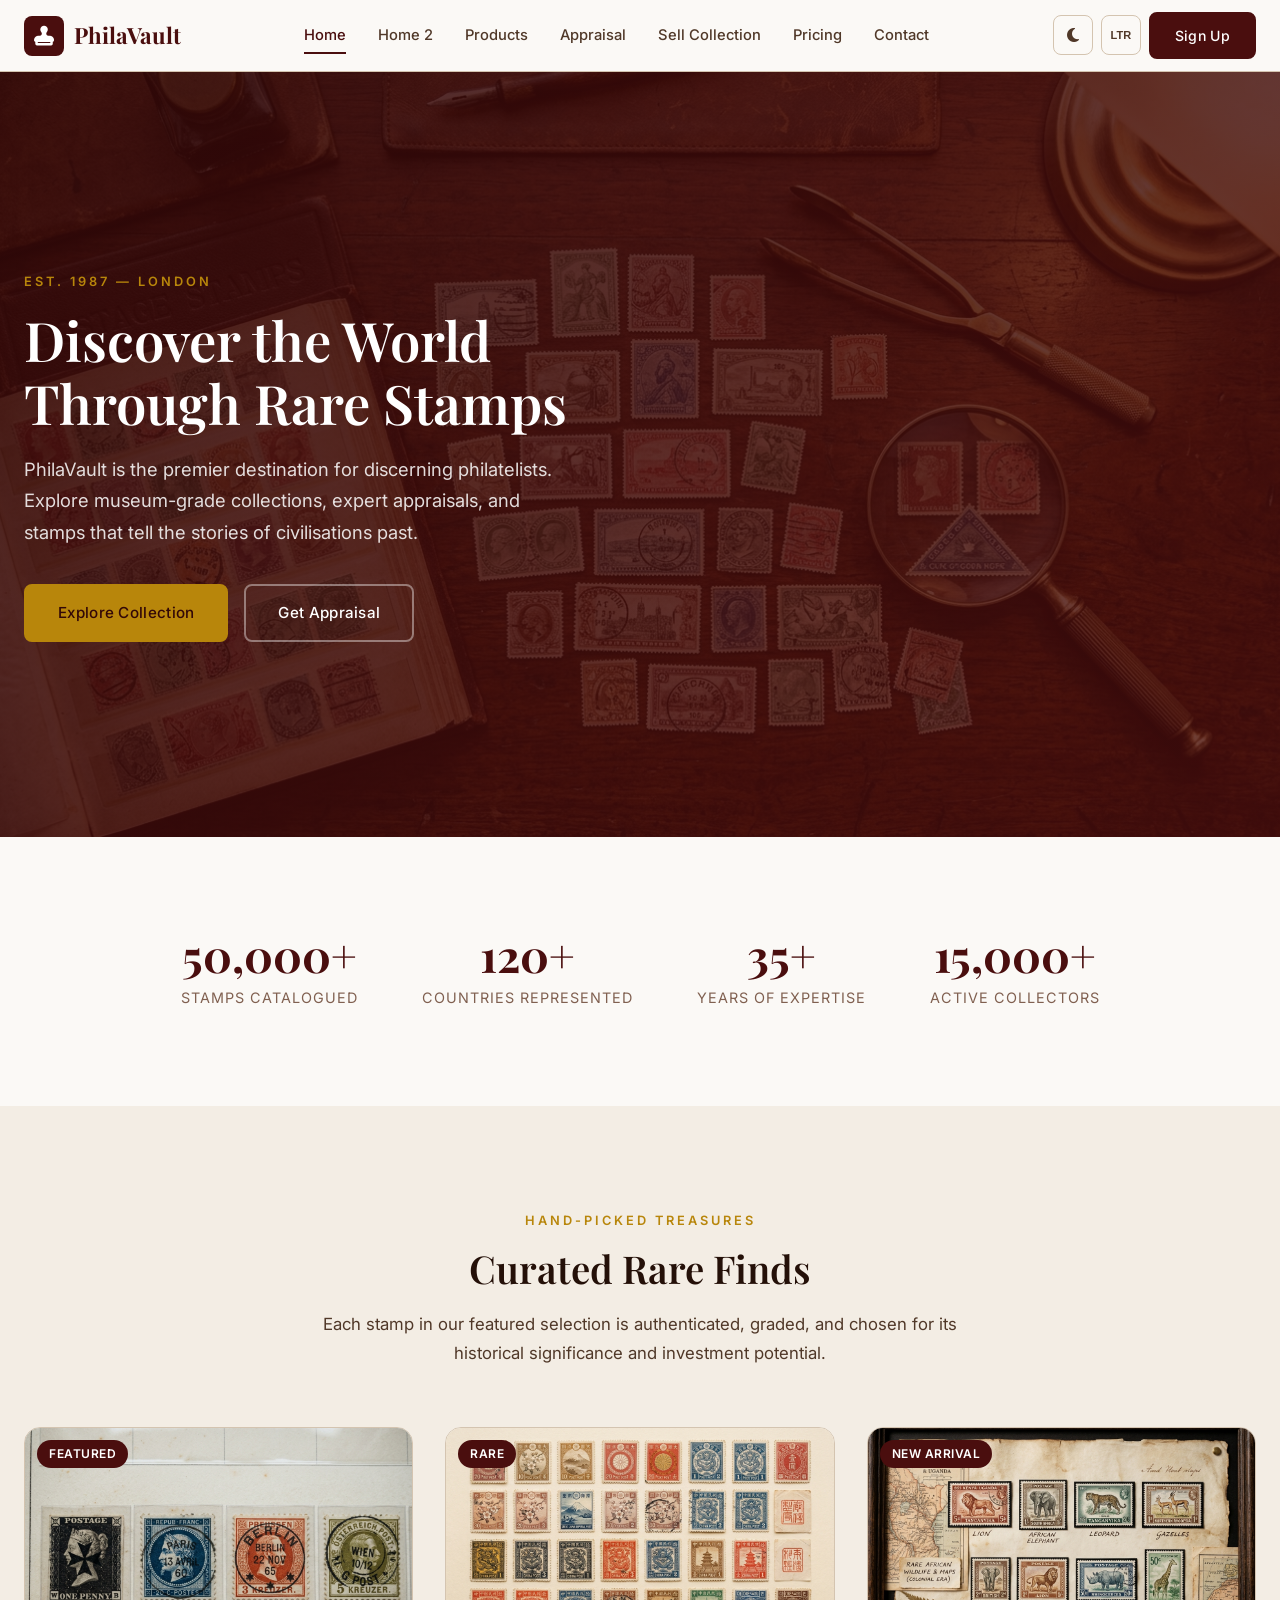
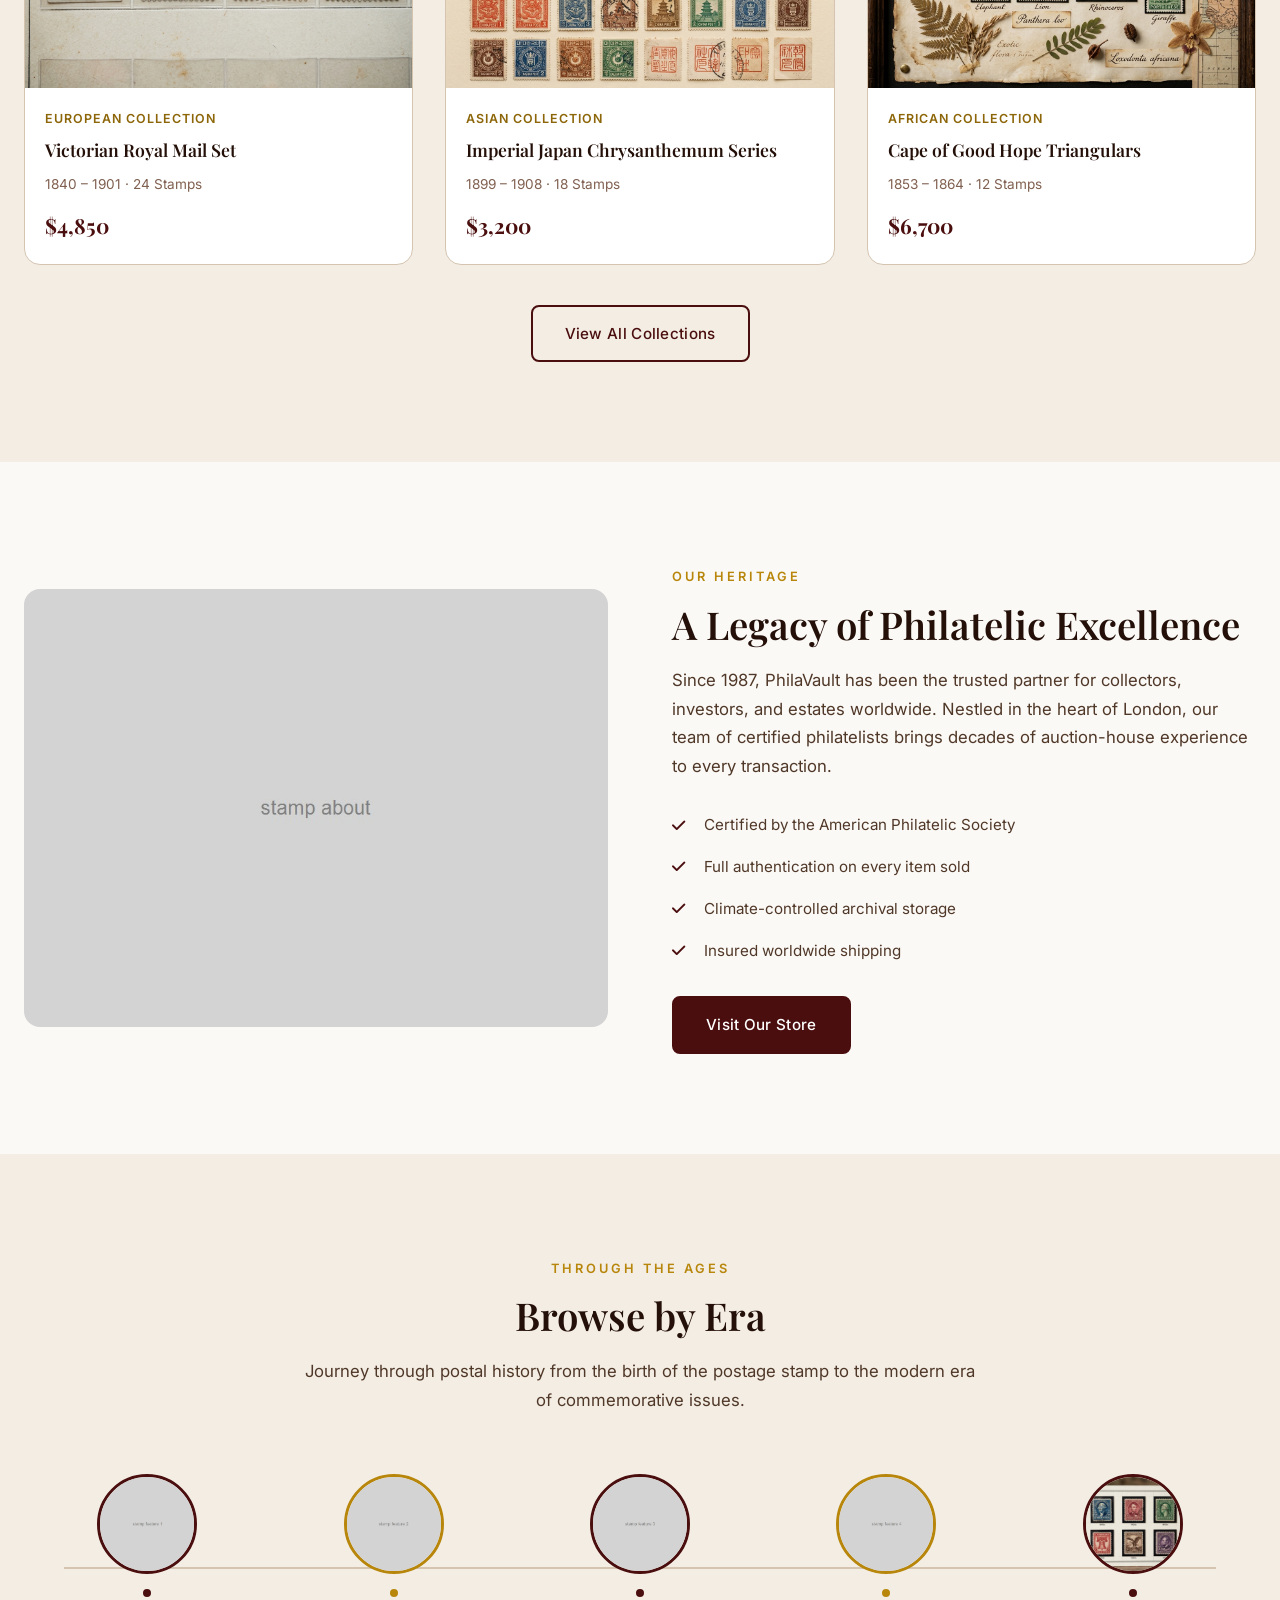
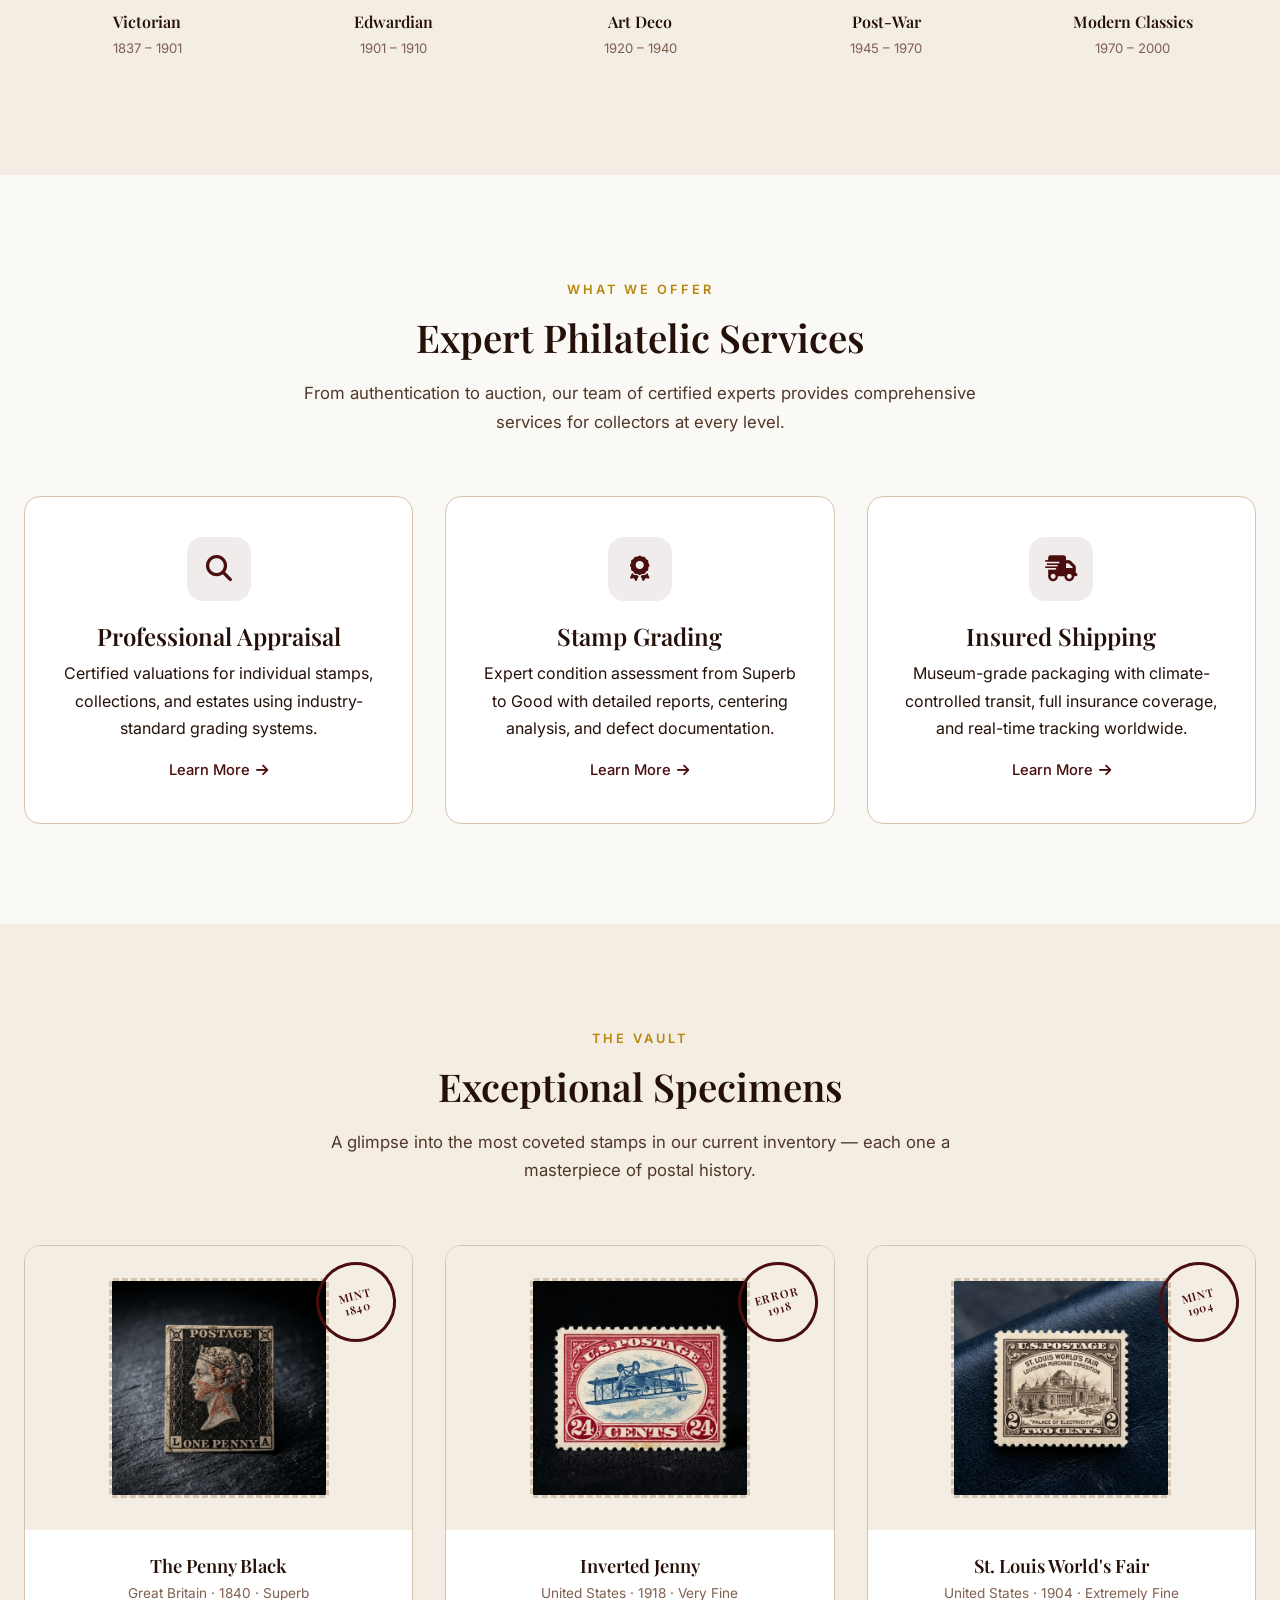
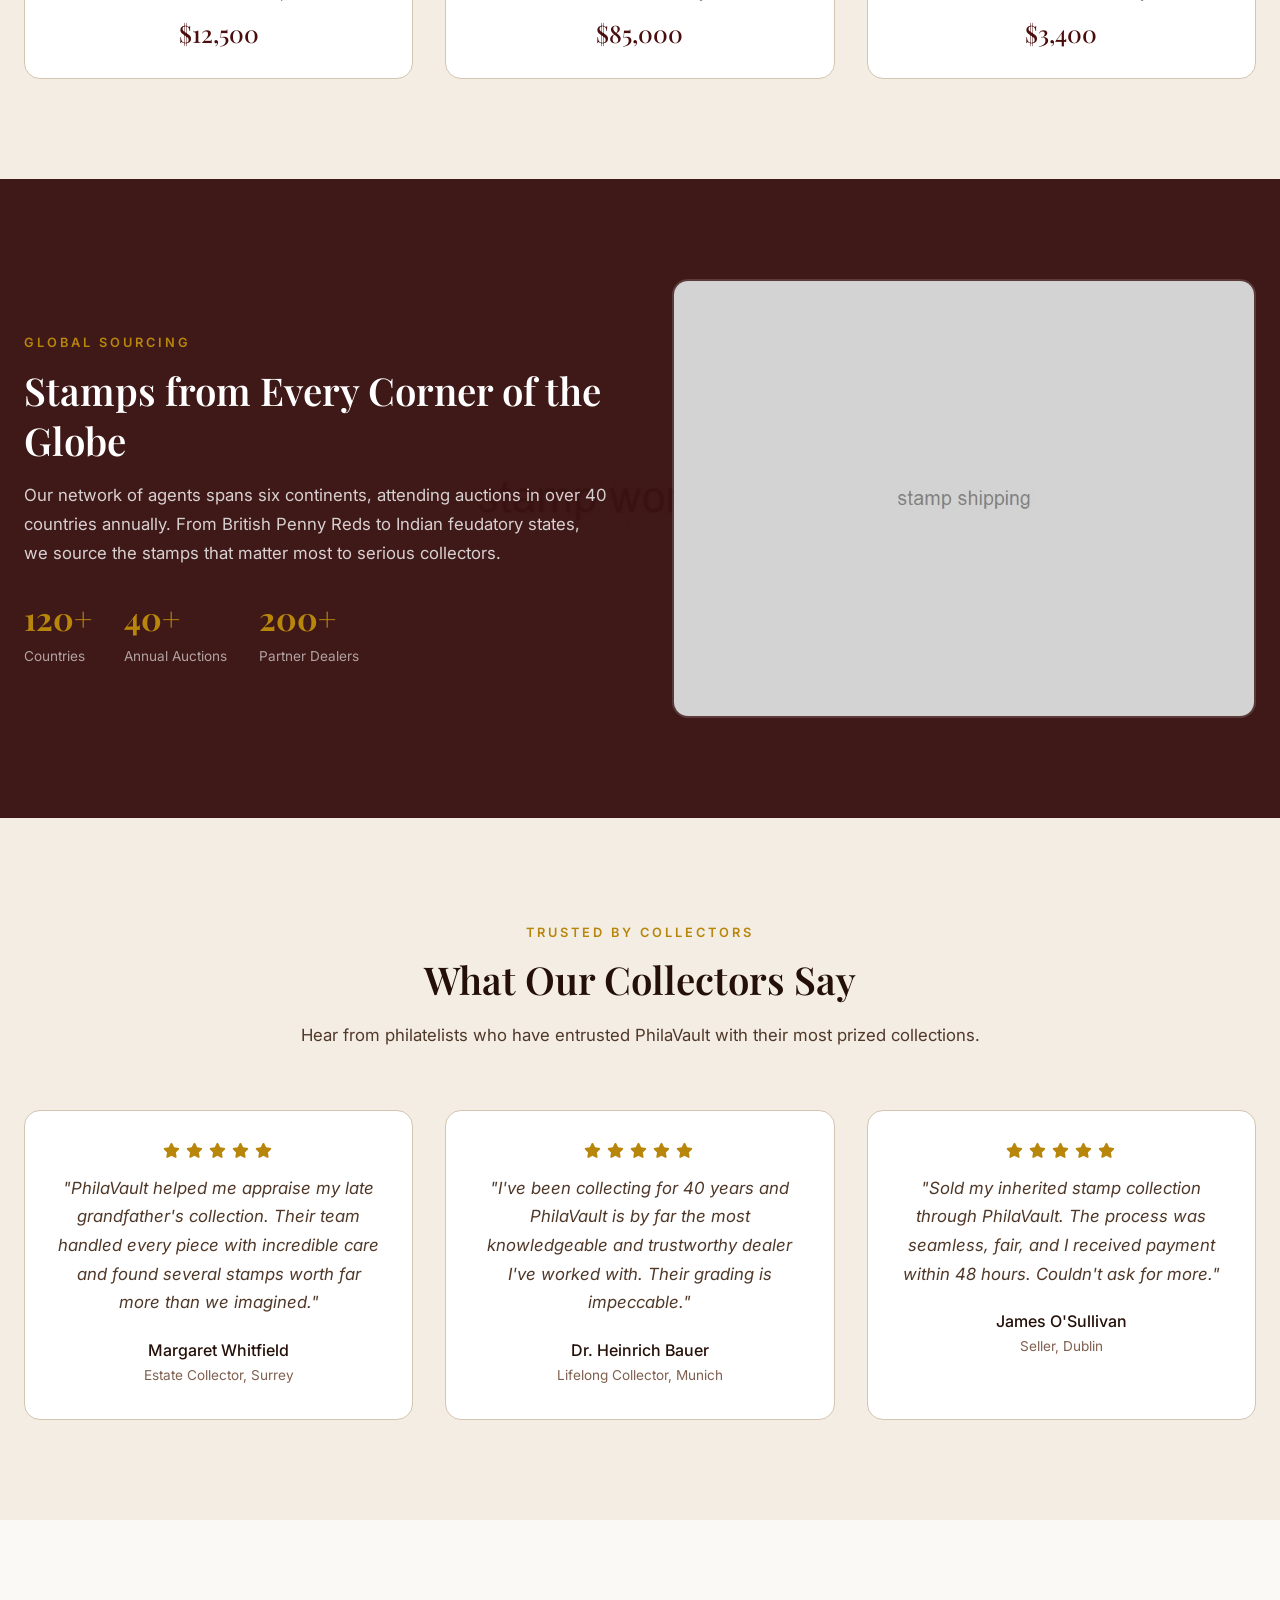
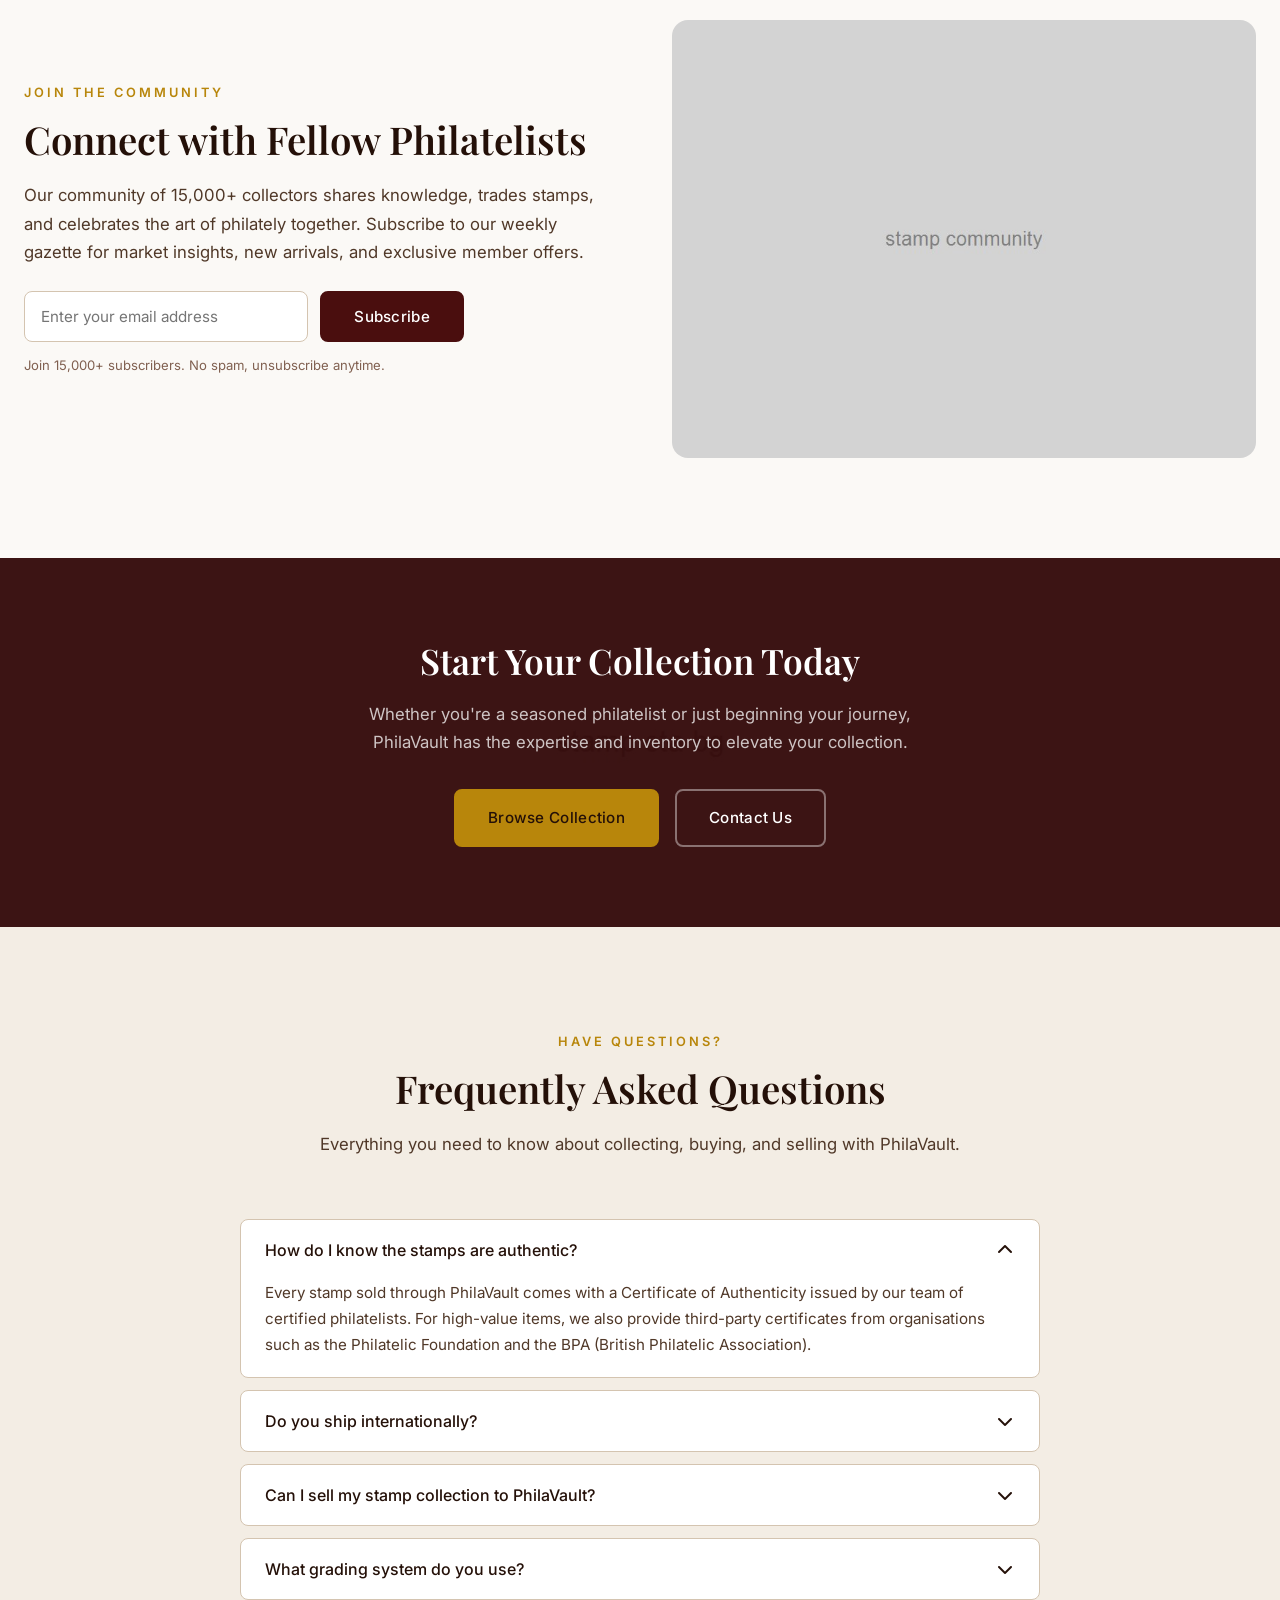
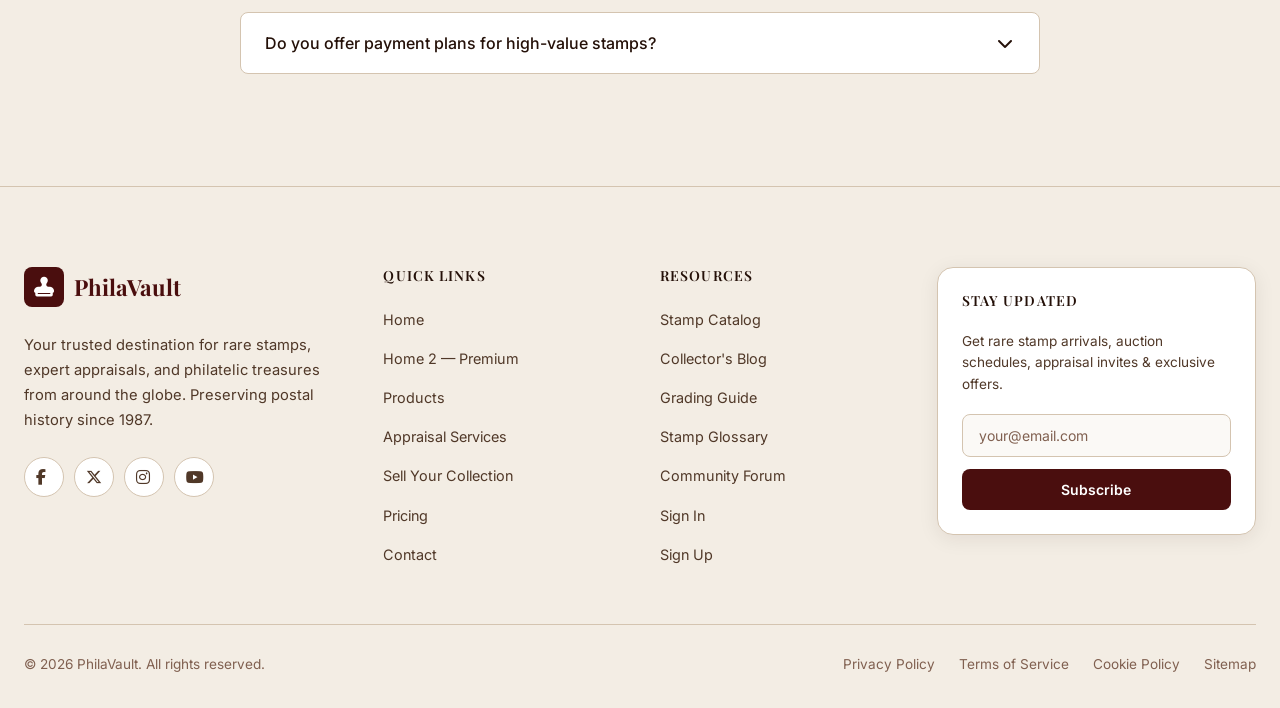
==== commit 9e94825e: "refactor: redesign 404 page, add stylesheets and assets, and update templates" ====
--- a/index.html
+++ b/index.html
@@ -8,6 +8,7 @@
   <link rel="preconnect" href="https://fonts.gstatic.com" crossorigin>
   <link href="https://fonts.googleapis.com/css2?family=Inter:wght@400;500;600;700&family=Playfair+Display:ital,wght@0,400;0,500;0,600;0,700;1,400&display=swap" rel="stylesheet">
   <link rel="icon" type="image/svg+xml" href="favicon.svg">
+  <link rel="stylesheet" href="https://cdnjs.cloudflare.com/ajax/libs/font-awesome/6.5.1/css/all.min.css">
   <link rel="stylesheet" href="assets/css/style.css">
 </head>
 <body>
@@ -119,19 +120,19 @@
           <p>Since 1987, PhilaVault has been the trusted partner for collectors, investors, and estates worldwide. Nestled in the heart of London, our team of certified philatelists brings decades of auction-house experience to every transaction.</p>
           <ul style="margin-bottom:24px;">
             <li style="display:flex;align-items:center;gap:12px;padding:8px 0;color:var(--text-secondary);font-size:0.95rem;">
-              <svg xmlns="http://www.w3.org/2000/svg" width="20" height="20" viewBox="0 0 24 24" fill="none" stroke="var(--success)" stroke-width="2" stroke-linecap="round" stroke-linejoin="round"><polyline points="20 6 9 17 4 12"/></svg>
+              <i class="fa-solid fa-check" style="color:var(--primary);width:20px;"></i>
               Certified by the American Philatelic Society
             </li>
             <li style="display:flex;align-items:center;gap:12px;padding:8px 0;color:var(--text-secondary);font-size:0.95rem;">
-              <svg xmlns="http://www.w3.org/2000/svg" width="20" height="20" viewBox="0 0 24 24" fill="none" stroke="var(--success)" stroke-width="2" stroke-linecap="round" stroke-linejoin="round"><polyline points="20 6 9 17 4 12"/></svg>
+              <i class="fa-solid fa-check" style="color:var(--primary);width:20px;"></i>
               Full authentication on every item sold
             </li>
             <li style="display:flex;align-items:center;gap:12px;padding:8px 0;color:var(--text-secondary);font-size:0.95rem;">
-              <svg xmlns="http://www.w3.org/2000/svg" width="20" height="20" viewBox="0 0 24 24" fill="none" stroke="var(--success)" stroke-width="2" stroke-linecap="round" stroke-linejoin="round"><polyline points="20 6 9 17 4 12"/></svg>
+              <i class="fa-solid fa-check" style="color:var(--primary);width:20px;"></i>
               Climate-controlled archival storage
             </li>
             <li style="display:flex;align-items:center;gap:12px;padding:8px 0;color:var(--text-secondary);font-size:0.95rem;">
-              <svg xmlns="http://www.w3.org/2000/svg" width="20" height="20" viewBox="0 0 24 24" fill="none" stroke="var(--success)" stroke-width="2" stroke-linecap="round" stroke-linejoin="round"><polyline points="20 6 9 17 4 12"/></svg>
+              <i class="fa-solid fa-check" style="color:var(--primary);width:20px;"></i>
               Insured worldwide shipping
             </li>
           </ul>
@@ -215,37 +216,37 @@
         <!-- Appraisal -->
         <div class="card" style="text-align:center;padding:40px 32px;">
           <div style="width:64px;height:64px;border-radius:var(--border-radius-lg);background:rgba(var(--primary-rgb),0.08);display:flex;align-items:center;justify-content:center;margin:0 auto 20px;">
-            <svg xmlns="http://www.w3.org/2000/svg" width="28" height="28" viewBox="0 0 24 24" fill="none" stroke="var(--primary)" stroke-width="2" stroke-linecap="round" stroke-linejoin="round"><circle cx="11" cy="11" r="8"/><line x1="21" y1="21" x2="16.65" y2="16.65"/><line x1="11" y1="8" x2="11" y2="14"/><line x1="8" y1="11" x2="14" y2="11"/></svg>
+            <i class="fa-solid fa-magnifying-glass" style="font-size:26px;color:var(--primary);"></i>
           </div>
           <h3>Professional Appraisal</h3>
           <p style="margin-top:8px;">Certified valuations for individual stamps, collections, and estates using industry-standard grading systems.</p>
           <a href="appraisal.html" style="color:var(--primary);font-weight:500;font-size:0.92rem;display:inline-flex;align-items:center;gap:6px;margin-top:16px;">
             Learn More
-            <svg xmlns="http://www.w3.org/2000/svg" width="16" height="16" viewBox="0 0 24 24" fill="none" stroke="currentColor" stroke-width="2" stroke-linecap="round" stroke-linejoin="round"><line x1="5" y1="12" x2="19" y2="12"/><polyline points="12 5 19 12 12 19"/></svg>
+            <i class="fa-solid fa-arrow-right" style="font-size:14px;"></i>
           </a>
         </div>
         <!-- Grading -->
         <div class="card" style="text-align:center;padding:40px 32px;">
           <div style="width:64px;height:64px;border-radius:var(--border-radius-lg);background:rgba(var(--primary-rgb),0.08);display:flex;align-items:center;justify-content:center;margin:0 auto 20px;">
-            <svg xmlns="http://www.w3.org/2000/svg" width="28" height="28" viewBox="0 0 24 24" fill="none" stroke="var(--primary)" stroke-width="2" stroke-linecap="round" stroke-linejoin="round"><path d="M12 2l3.09 6.26L22 9.27l-5 4.87 1.18 6.88L12 17.77l-6.18 3.25L7 14.14 2 9.27l6.91-1.01L12 2z"/></svg>
+            <i class="fa-solid fa-award" style="font-size:26px;color:var(--primary);"></i>
           </div>
           <h3>Stamp Grading</h3>
           <p style="margin-top:8px;">Expert condition assessment from Superb to Good with detailed reports, centering analysis, and defect documentation.</p>
           <a href="appraisal.html" style="color:var(--primary);font-weight:500;font-size:0.92rem;display:inline-flex;align-items:center;gap:6px;margin-top:16px;">
             Learn More
-            <svg xmlns="http://www.w3.org/2000/svg" width="16" height="16" viewBox="0 0 24 24" fill="none" stroke="currentColor" stroke-width="2" stroke-linecap="round" stroke-linejoin="round"><line x1="5" y1="12" x2="19" y2="12"/><polyline points="12 5 19 12 12 19"/></svg>
+            <i class="fa-solid fa-arrow-right" style="font-size:14px;"></i>
           </a>
         </div>
         <!-- Shipping -->
         <div class="card" style="text-align:center;padding:40px 32px;">
           <div style="width:64px;height:64px;border-radius:var(--border-radius-lg);background:rgba(var(--primary-rgb),0.08);display:flex;align-items:center;justify-content:center;margin:0 auto 20px;">
-            <svg xmlns="http://www.w3.org/2000/svg" width="28" height="28" viewBox="0 0 24 24" fill="none" stroke="var(--primary)" stroke-width="2" stroke-linecap="round" stroke-linejoin="round"><rect x="1" y="3" width="15" height="13"/><polygon points="16 8 20 8 23 11 23 16 16 16 16 8"/><circle cx="5.5" cy="18.5" r="2.5"/><circle cx="18.5" cy="18.5" r="2.5"/></svg>
+            <i class="fa-solid fa-truck-fast" style="font-size:26px;color:var(--primary);"></i>
           </div>
           <h3>Insured Shipping</h3>
           <p style="margin-top:8px;">Museum-grade packaging with climate-controlled transit, full insurance coverage, and real-time tracking worldwide.</p>
           <a href="contact.html" style="color:var(--primary);font-weight:500;font-size:0.92rem;display:inline-flex;align-items:center;gap:6px;margin-top:16px;">
             Learn More
-            <svg xmlns="http://www.w3.org/2000/svg" width="16" height="16" viewBox="0 0 24 24" fill="none" stroke="currentColor" stroke-width="2" stroke-linecap="round" stroke-linejoin="round"><line x1="5" y1="12" x2="19" y2="12"/><polyline points="12 5 19 12 12 19"/></svg>
+            <i class="fa-solid fa-arrow-right" style="font-size:14px;"></i>
           </a>
         </div>
       </div>
@@ -270,7 +271,7 @@
           <div style="padding:24px;text-align:center;">
             <h3 style="font-size:1.15rem;margin-bottom:4px;">The Penny Black</h3>
             <p style="font-size:0.85rem;color:var(--text-muted);margin-bottom:8px;">Great Britain · 1840 · Superb</p>
-            <p style="font-family:var(--font-heading);font-size:1.5rem;font-weight:700;color:var(--primary);">$12,500</p>
+            <p style="font-family:var(--font-heading);font-size:1.5rem;font-weight:500;color:var(--primary);">$12,500</p>
           </div>
         </div>
         <!-- Rare 2 -->
@@ -282,7 +283,7 @@
           <div style="padding:24px;text-align:center;">
             <h3 style="font-size:1.15rem;margin-bottom:4px;">Inverted Jenny</h3>
             <p style="font-size:0.85rem;color:var(--text-muted);margin-bottom:8px;">United States · 1918 · Very Fine</p>
-            <p style="font-family:var(--font-heading);font-size:1.5rem;font-weight:700;color:var(--primary);">$85,000</p>
+            <p style="font-family:var(--font-heading);font-size:1.5rem;font-weight:500;color:var(--primary);">$85,000</p>
           </div>
         </div>
         <!-- Rare 3 -->
@@ -294,7 +295,7 @@
           <div style="padding:24px;text-align:center;">
             <h3 style="font-size:1.15rem;margin-bottom:4px;">St. Louis World's Fair</h3>
             <p style="font-size:0.85rem;color:var(--text-muted);margin-bottom:8px;">United States · 1904 · Extremely Fine</p>
-            <p style="font-family:var(--font-heading);font-size:1.5rem;font-weight:700;color:var(--primary);">$3,400</p>
+            <p style="font-family:var(--font-heading);font-size:1.5rem;font-weight:500;color:var(--primary);">$3,400</p>
           </div>
         </div>
       </div>
@@ -345,11 +346,11 @@
       <div class="grid-3 fade-in">
         <div class="testimonial-card">
           <div class="stars">
-            <svg xmlns="http://www.w3.org/2000/svg" width="18" height="18" viewBox="0 0 24 24"><path d="M12 2l3.09 6.26L22 9.27l-5 4.87 1.18 6.88L12 17.77l-6.18 3.25L7 14.14 2 9.27l6.91-1.01L12 2z"/></svg>
-            <svg xmlns="http://www.w3.org/2000/svg" width="18" height="18" viewBox="0 0 24 24"><path d="M12 2l3.09 6.26L22 9.27l-5 4.87 1.18 6.88L12 17.77l-6.18 3.25L7 14.14 2 9.27l6.91-1.01L12 2z"/></svg>
-            <svg xmlns="http://www.w3.org/2000/svg" width="18" height="18" viewBox="0 0 24 24"><path d="M12 2l3.09 6.26L22 9.27l-5 4.87 1.18 6.88L12 17.77l-6.18 3.25L7 14.14 2 9.27l6.91-1.01L12 2z"/></svg>
-            <svg xmlns="http://www.w3.org/2000/svg" width="18" height="18" viewBox="0 0 24 24"><path d="M12 2l3.09 6.26L22 9.27l-5 4.87 1.18 6.88L12 17.77l-6.18 3.25L7 14.14 2 9.27l6.91-1.01L12 2z"/></svg>
-            <svg xmlns="http://www.w3.org/2000/svg" width="18" height="18" viewBox="0 0 24 24"><path d="M12 2l3.09 6.26L22 9.27l-5 4.87 1.18 6.88L12 17.77l-6.18 3.25L7 14.14 2 9.27l6.91-1.01L12 2z"/></svg>
+            <i class="fa-solid fa-star"></i>
+            <i class="fa-solid fa-star"></i>
+            <i class="fa-solid fa-star"></i>
+            <i class="fa-solid fa-star"></i>
+            <i class="fa-solid fa-star"></i>
           </div>
           <p class="quote">"PhilaVault helped me appraise my late grandfather's collection. Their team handled every piece with incredible care and found several stamps worth far more than we imagined."</p>
           <p class="author">Margaret Whitfield</p>
@@ -357,11 +358,11 @@
         </div>
         <div class="testimonial-card">
           <div class="stars">
-            <svg xmlns="http://www.w3.org/2000/svg" width="18" height="18" viewBox="0 0 24 24"><path d="M12 2l3.09 6.26L22 9.27l-5 4.87 1.18 6.88L12 17.77l-6.18 3.25L7 14.14 2 9.27l6.91-1.01L12 2z"/></svg>
-            <svg xmlns="http://www.w3.org/2000/svg" width="18" height="18" viewBox="0 0 24 24"><path d="M12 2l3.09 6.26L22 9.27l-5 4.87 1.18 6.88L12 17.77l-6.18 3.25L7 14.14 2 9.27l6.91-1.01L12 2z"/></svg>
-            <svg xmlns="http://www.w3.org/2000/svg" width="18" height="18" viewBox="0 0 24 24"><path d="M12 2l3.09 6.26L22 9.27l-5 4.87 1.18 6.88L12 17.77l-6.18 3.25L7 14.14 2 9.27l6.91-1.01L12 2z"/></svg>
-            <svg xmlns="http://www.w3.org/2000/svg" width="18" height="18" viewBox="0 0 24 24"><path d="M12 2l3.09 6.26L22 9.27l-5 4.87 1.18 6.88L12 17.77l-6.18 3.25L7 14.14 2 9.27l6.91-1.01L12 2z"/></svg>
-            <svg xmlns="http://www.w3.org/2000/svg" width="18" height="18" viewBox="0 0 24 24"><path d="M12 2l3.09 6.26L22 9.27l-5 4.87 1.18 6.88L12 17.77l-6.18 3.25L7 14.14 2 9.27l6.91-1.01L12 2z"/></svg>
+            <i class="fa-solid fa-star"></i>
+            <i class="fa-solid fa-star"></i>
+            <i class="fa-solid fa-star"></i>
+            <i class="fa-solid fa-star"></i>
+            <i class="fa-solid fa-star"></i>
           </div>
           <p class="quote">"I've been collecting for 40 years and PhilaVault is by far the most knowledgeable and trustworthy dealer I've worked with. Their grading is impeccable."</p>
           <p class="author">Dr. Heinrich Bauer</p>
@@ -369,11 +370,11 @@
         </div>
         <div class="testimonial-card">
           <div class="stars">
-            <svg xmlns="http://www.w3.org/2000/svg" width="18" height="18" viewBox="0 0 24 24"><path d="M12 2l3.09 6.26L22 9.27l-5 4.87 1.18 6.88L12 17.77l-6.18 3.25L7 14.14 2 9.27l6.91-1.01L12 2z"/></svg>
-            <svg xmlns="http://www.w3.org/2000/svg" width="18" height="18" viewBox="0 0 24 24"><path d="M12 2l3.09 6.26L22 9.27l-5 4.87 1.18 6.88L12 17.77l-6.18 3.25L7 14.14 2 9.27l6.91-1.01L12 2z"/></svg>
-            <svg xmlns="http://www.w3.org/2000/svg" width="18" height="18" viewBox="0 0 24 24"><path d="M12 2l3.09 6.26L22 9.27l-5 4.87 1.18 6.88L12 17.77l-6.18 3.25L7 14.14 2 9.27l6.91-1.01L12 2z"/></svg>
-            <svg xmlns="http://www.w3.org/2000/svg" width="18" height="18" viewBox="0 0 24 24"><path d="M12 2l3.09 6.26L22 9.27l-5 4.87 1.18 6.88L12 17.77l-6.18 3.25L7 14.14 2 9.27l6.91-1.01L12 2z"/></svg>
-            <svg xmlns="http://www.w3.org/2000/svg" width="18" height="18" viewBox="0 0 24 24"><path d="M12 2l3.09 6.26L22 9.27l-5 4.87 1.18 6.88L12 17.77l-6.18 3.25L7 14.14 2 9.27l6.91-1.01L12 2z"/></svg>
+            <i class="fa-solid fa-star"></i>
+            <i class="fa-solid fa-star"></i>
+            <i class="fa-solid fa-star"></i>
+            <i class="fa-solid fa-star"></i>
+            <i class="fa-solid fa-star"></i>
           </div>
           <p class="quote">"Sold my inherited stamp collection through PhilaVault. The process was seamless, fair, and I received payment within 48 hours. Couldn't ask for more."</p>
           <p class="author">James O'Sullivan</p>
@@ -433,7 +434,7 @@
         <div class="faq-item active">
           <button class="faq-question">
             How do I know the stamps are authentic?
-            <svg xmlns="http://www.w3.org/2000/svg" width="20" height="20" viewBox="0 0 24 24" fill="none" stroke="currentColor" stroke-width="2" stroke-linecap="round" stroke-linejoin="round"><polyline points="6 9 12 15 18 9"/></svg>
+            <i class="fa-solid fa-chevron-down"></i>
           </button>
           <div class="faq-answer">
             <p>Every stamp sold through PhilaVault comes with a Certificate of Authenticity issued by our team of certified philatelists. For high-value items, we also provide third-party certificates from organisations such as the Philatelic Foundation and the BPA (British Philatelic Association).</p>
@@ -442,7 +443,7 @@
         <div class="faq-item">
           <button class="faq-question">
             Do you ship internationally?
-            <svg xmlns="http://www.w3.org/2000/svg" width="20" height="20" viewBox="0 0 24 24" fill="none" stroke="currentColor" stroke-width="2" stroke-linecap="round" stroke-linejoin="round"><polyline points="6 9 12 15 18 9"/></svg>
+            <i class="fa-solid fa-chevron-down"></i>
           </button>
           <div class="faq-answer">
             <p>Yes, we ship worldwide using insured, climate-controlled carriers. All packages are prepared with acid-free materials, protective glassine envelopes, and rigid mailers. Tracking is provided for every shipment, and full insurance is included up to the declared value.</p>
@@ -451,7 +452,7 @@
         <div class="faq-item">
           <button class="faq-question">
             Can I sell my stamp collection to PhilaVault?
-            <svg xmlns="http://www.w3.org/2000/svg" width="20" height="20" viewBox="0 0 24 24" fill="none" stroke="currentColor" stroke-width="2" stroke-linecap="round" stroke-linejoin="round"><polyline points="6 9 12 15 18 9"/></svg>
+            <i class="fa-solid fa-chevron-down"></i>
           </button>
           <div class="faq-answer">
             <p>Absolutely. We purchase individual stamps, complete collections, and entire estates. Simply contact us with details about your collection, and our team will provide a free preliminary estimate. If you choose to proceed, we'll arrange secure shipping or an in-person evaluation at our London showroom.</p>
@@ -460,7 +461,7 @@
         <div class="faq-item">
           <button class="faq-question">
             What grading system do you use?
-            <svg xmlns="http://www.w3.org/2000/svg" width="20" height="20" viewBox="0 0 24 24" fill="none" stroke="currentColor" stroke-width="2" stroke-linecap="round" stroke-linejoin="round"><polyline points="6 9 12 15 18 9"/></svg>
+            <i class="fa-solid fa-chevron-down"></i>
           </button>
           <div class="faq-answer">
             <p>We use the internationally recognised grading scale: Superb (S), Extremely Fine (XF), Very Fine (VF), Fine (F), Very Good (VG), and Good (G). Each stamp is evaluated for centering, gum condition, colour, cancellation quality, and any faults or repairs.</p>
@@ -469,7 +470,7 @@
         <div class="faq-item">
           <button class="faq-question">
             Do you offer payment plans for high-value stamps?
-            <svg xmlns="http://www.w3.org/2000/svg" width="20" height="20" viewBox="0 0 24 24" fill="none" stroke="currentColor" stroke-width="2" stroke-linecap="round" stroke-linejoin="round"><polyline points="6 9 12 15 18 9"/></svg>
+            <i class="fa-solid fa-chevron-down"></i>
           </button>
           <div class="faq-answer">
             <p>Yes, for purchases over £5,000 we offer flexible instalment plans of up to 12 months with no interest for Connoisseur and Patron members. Contact our sales team to discuss your requirements and arrange a tailored payment schedule.</p>
--- a/assets/css/style.css
+++ b/assets/css/style.css
@@ -1,33 +1,33 @@
 /* ============================================
    Philately & Stamp Collecting Store
-   Unique Design - Archival Heritage Theme
+   Unique Design - Mahogany & Brass Theme
    ============================================ */
 
 /* --- CSS Variables & Color Palette --- */
 :root {
-  /* Primary: Deep Burgundy/Wine */
-  --primary: #7B2D3B;
-  --primary-light: #9E4A5A;
-  --primary-dark: #5A1E2B;
-  --primary-rgb: 123, 45, 59;
-
-  /* Secondary: Antique Gold */
-  --secondary: #C9A84C;
-  --secondary-light: #DFC573;
-  --secondary-dark: #A68A32;
-  --secondary-rgb: 201, 168, 76;
+  /* Primary: Rich Mahogany */
+  --primary: #4A0E0E;
+  --primary-light: #6E2020;
+  --primary-dark: #320808;
+  --primary-rgb: 74, 14, 14;
+
+  /* Secondary: Warm Brass */
+  --secondary: #B8860B;
+  --secondary-light: #D4A530;
+  --secondary-dark: #8C6608;
+  --secondary-rgb: 184, 134, 11;
 
   /* Neutrals */
-  --bg-primary: #FDFBF7;
-  --bg-secondary: #F5F0E8;
-  --bg-tertiary: #EDE6D8;
-  --text-primary: #2C1810;
-  --text-secondary: #5C4A3A;
-  --text-muted: #8A7A6A;
-  --border-color: #DDD4C4;
+  --bg-primary: #FBF9F6;
+  --bg-secondary: #F3EDE4;
+  --bg-tertiary: #E8DFD2;
+  --text-primary: #241008;
+  --text-secondary: #503828;
+  --text-muted: #806050;
+  --border-color: #D4C4B0;
   --card-bg: #FFFFFF;
-  --card-shadow: 0 4px 20px rgba(44, 24, 16, 0.08);
-  --card-shadow-hover: 0 8px 32px rgba(44, 24, 16, 0.14);
+  --card-shadow: 0 4px 20px rgba(36, 16, 8, 0.08);
+  --card-shadow-hover: 0 8px 32px rgba(36, 16, 8, 0.14);
 
   /* Status Colors */
   --success: #4A7C59;
@@ -45,32 +45,34 @@
   /* Spacing */
   --section-padding: 100px 0;
   --container-max: 1280px;
-  --container-padding: 0 24px;
+  --container-padding-x: 24px;
+  --container-padding: 0 var(--container-padding-x);
   --border-radius: 8px;
   --border-radius-lg: 16px;
   --transition: all 0.3s ease;
 
-  /* Header */
+  /* Header & Hero */
   --header-height: 72px;
+  --page-hero-height: 360px;
 }
 
 /* Dark Mode */
 [data-theme="dark"] {
-  --bg-primary: #1A1210;
-  --bg-secondary: #241C18;
-  --bg-tertiary: #2E2420;
-  --text-primary: #F5F0E8;
-  --text-secondary: #C8B8A8;
-  --text-muted: #8A7A6A;
-  --border-color: #3E3228;
-  --card-bg: #2A201A;
-  --card-shadow: 0 4px 20px rgba(0, 0, 0, 0.3);
-  --card-shadow-hover: 0 8px 32px rgba(0, 0, 0, 0.45);
-  --primary: #A8526A;
-  --primary-light: #C47088;
-  --primary-dark: #7B2D3B;
-  --secondary: #D4B85C;
-  --secondary-light: #E0CC80;
+  --bg-primary: #18100C;
+  --bg-secondary: #221814;
+  --bg-tertiary: #2C201A;
+  --text-primary: #F0E8E0;
+  --text-secondary: #C0A898;
+  --text-muted: #806050;
+  --border-color: #3C2C20;
+  --card-bg: #261C16;
+  --card-shadow: 0 4px 20px rgba(0, 0, 0, 0.35);
+  --card-shadow-hover: 0 8px 32px rgba(0, 0, 0, 0.5);
+  --primary: #A84040;
+  --primary-light: #C45858;
+  --primary-dark: #4A0E0E;
+  --secondary: #D4A530;
+  --secondary-light: #E0BC50;
 }
 
 /* RTL */
@@ -124,9 +126,10 @@
   transition: background-color 0.3s ease, color 0.3s ease;
 }
 
+/* --- Typography Standard --- */
 h1, h2, h3, h4, h5, h6 {
   font-family: var(--font-heading);
-  font-weight: var(--fw-heading);
+  font-weight: var(--fw-heading); /* 600 - Standard */
   line-height: 1.3;
   color: var(--text-primary);
 }
@@ -135,7 +138,20 @@
 h2 { font-size: 2.4rem; }
 h3 { font-size: 1.5rem; }
 h4 { font-size: 1.25rem; }
-p { font-weight: var(--fw-body); line-height: 1.7; }
+
+/* Paragraphs: Strictly within 400–550 weight */
+p {
+  font-family: var(--font-body);
+  font-weight: var(--fw-body); /* 400 */
+  line-height: 1.7;
+}
+
+p strong,
+p b,
+strong,
+b {
+  font-weight: var(--fw-body-medium); /* 500 - keeps emphasized paragraph text in 400-550 range */
+}
 
 a {
   text-decoration: none;
@@ -152,9 +168,13 @@
 ul { list-style: none; }
 
 .container {
+  width: 100%;
   max-width: var(--container-max);
-  margin: 0 auto;
-  padding: var(--container-padding);
+  margin-left: auto;
+  margin-right: auto;
+  padding-left: var(--container-padding-x);
+  padding-right: var(--container-padding-x);
+  box-sizing: border-box;
 }
 
 /* --- Buttons --- */
@@ -213,6 +233,16 @@
   transform: translateY(-2px);
 }
 
+.btn-lg {
+  padding: 16px 36px;
+  font-size: 1rem;
+}
+
+.btn-sm {
+  padding: 8px 18px;
+  font-size: 0.85rem;
+}
+
 .btn svg,
 .btn i {
   width: 18px;
@@ -233,7 +263,7 @@
 }
 
 .header.scrolled {
-  box-shadow: 0 2px 20px rgba(44, 24, 16, 0.08);
+  box-shadow: 0 2px 20px rgba(36, 16, 8, 0.08);
 }
 
 .header-inner {
@@ -241,9 +271,13 @@
   align-items: center;
   justify-content: space-between;
   height: 100%;
+  width: 100%;
   max-width: var(--container-max);
-  margin: 0 auto;
-  padding: var(--container-padding);
+  margin-left: auto;
+  margin-right: auto;
+  padding-left: var(--container-padding-x);
+  padding-right: var(--container-padding-x);
+  box-sizing: border-box;
 }
 
 .logo {
@@ -279,6 +313,12 @@
   height: 24px;
   fill: #fff;
   stroke: #fff;
+}
+
+.logo-icon i {
+  font-size: 20px;
+  color: #fff;
+  line-height: 1;
 }
 
 .nav-links {
@@ -358,41 +398,70 @@
   stroke-linejoin: round;
 }
 
-/* Mobile Menu */
+.icon-btn i {
+  font-size: 16px;
+  color: currentColor;
+  line-height: 1;
+}
+
+/* Mobile Menu & Backdrop */
 .mobile-menu-btn {
   display: none;
-  width: 40px;
-  height: 40px;
-  flex-direction: column;
+  width: 42px;
+  height: 42px;
   align-items: center;
   justify-content: center;
-  gap: 5px;
-  background: none;
+  border-radius: var(--border-radius);
+  background: var(--card-bg);
   border: 1px solid var(--border-color);
-  border-radius: var(--border-radius);
+  color: var(--text-primary);
   cursor: pointer;
-  padding: 8px;
-}
-
-.mobile-menu-btn span {
+  padding: 0;
+  transition: var(--transition);
+  flex-shrink: 0;
+}
+
+.mobile-menu-btn:hover {
+  background: rgba(var(--primary-rgb), 0.08);
+  border-color: var(--primary);
+  color: var(--primary);
+}
+
+.mobile-menu-btn .mobile-menu-icon {
+  display: inline-flex;
+  align-items: center;
+  justify-content: center;
+}
+
+.mobile-menu-btn svg {
+  width: 22px;
+  height: 22px;
+  stroke: currentColor;
+  stroke-width: 2;
+  stroke-linecap: round;
+  stroke-linejoin: round;
+  fill: none;
+}
+
+.mobile-menu-btn i {
+  font-size: 20px;
+  color: currentColor;
+  line-height: 1;
+}
+
+.mobile-backdrop {
+  display: none;
+  position: fixed;
+  inset: 0;
+  top: var(--header-height);
+  background: rgba(0, 0, 0, 0.55);
+  backdrop-filter: blur(4px);
+  -webkit-backdrop-filter: blur(4px);
+  z-index: 990;
+}
+
+.mobile-backdrop.open {
   display: block;
-  width: 20px;
-  height: 2px;
-  background: var(--text-primary);
-  transition: var(--transition);
-  border-radius: 2px;
-}
-
-.mobile-menu-btn.active span:nth-child(1) {
-  transform: rotate(45deg) translate(5px, 5px);
-}
-
-.mobile-menu-btn.active span:nth-child(2) {
-  opacity: 0;
-}
-
-.mobile-menu-btn.active span:nth-child(3) {
-  transform: rotate(-45deg) translate(5px, -5px);
 }
 
 .mobile-nav {
@@ -401,41 +470,102 @@
   top: var(--header-height);
   left: 0;
   right: 0;
+  background: var(--card-bg);
+  border-bottom: 1px solid var(--border-color);
+  box-shadow: 0 16px 36px rgba(0, 0, 0, 0.18);
+  z-index: 995;
+  padding: 1.25rem var(--container-padding-x);
+  max-height: calc(100vh - var(--header-height));
+  overflow-y: auto;
+  box-sizing: border-box;
+}
+
+.mobile-nav.active,
+.mobile-nav.open {
+  display: block;
+  animation: fadeInDown 0.25s cubic-bezier(0.16, 1, 0.3, 1);
+}
+
+@keyframes fadeInDown {
+  from {
+    opacity: 0;
+    transform: translateY(-8px);
+  }
+  to {
+    opacity: 1;
+    transform: translateY(0);
+  }
+}
+
+.mobile-nav a.mob-link,
+.mobile-nav a:not(.btn) {
+  display: block;
+  padding: 12px 16px;
+  border-radius: var(--border-radius);
+  font-family: var(--font-body);
+  font-weight: 500;
+  font-size: 0.95rem;
+  color: var(--text-primary);
+  transition: var(--transition);
+  border-bottom: none;
+  margin-bottom: 4px;
+  text-decoration: none;
+}
+
+.mobile-nav a.mob-link:hover,
+.mobile-nav a:not(.btn):hover,
+.mobile-nav a.active {
+  background: rgba(var(--primary-rgb), 0.08);
+  color: var(--primary);
+  font-weight: 600;
+}
+
+.mobile-nav .mobile-actions {
+  display: flex;
+  flex-direction: column;
+  gap: 10px;
+  margin-top: 14px;
+  padding-top: 14px;
+  border-top: 1px solid var(--border-color);
+}
+
+.mobile-nav .mobile-actions .btn {
+  width: 100%;
+  padding: 12px 20px;
+}
+
+.mobile-nav .mob-toggles {
+  display: flex;
+  align-items: center;
+  justify-content: center;
+  gap: 12px;
+  margin-top: 14px;
+  padding-top: 14px;
+  border-top: 1px solid var(--border-color);
+}
+
+.mobile-nav .mob-toggles .icon-btn {
+  height: 38px;
+  min-width: 38px;
+  padding: 0 14px;
+  border-radius: var(--border-radius);
   background: var(--bg-primary);
-  border-bottom: 1px solid var(--border-color);
-  padding: 20px 24px;
-  z-index: 999;
-  box-shadow: 0 8px 20px rgba(0, 0, 0, 0.1);
-}
-
-.mobile-nav.active {
-  display: block;
-}
-
-.mobile-nav a {
-  display: block;
-  padding: 12px 0;
-  font-size: 1rem;
-  font-weight: 500;
-  color: var(--text-secondary);
-  border-bottom: 1px solid var(--border-color);
-}
-
-.mobile-nav a:hover,
-.mobile-nav a.active {
+  border: 1px solid var(--border-color);
+  color: var(--text-primary);
+  display: inline-flex;
+  align-items: center;
+  justify-content: center;
+  gap: 6px;
+  cursor: pointer;
+  transition: var(--transition);
+  font-size: 0.8rem;
+  font-weight: 600;
+}
+
+.mobile-nav .mob-toggles .icon-btn:hover {
+  background: rgba(var(--primary-rgb), 0.08);
+  border-color: var(--primary);
   color: var(--primary);
-}
-
-.mobile-nav .mobile-actions {
-  display: flex;
-  gap: 12px;
-  margin-top: 16px;
-  padding-top: 16px;
-}
-
-.mobile-nav .mobile-actions .btn {
-  flex: 1;
-  text-align: center;
 }
 
 /* --- Section Utilities --- */
@@ -673,7 +803,7 @@
   left: 0;
   right: 0;
   bottom: 0;
-  background: linear-gradient(135deg, rgba(44,24,16,0.82) 0%, rgba(90,30,43,0.7) 100%);
+  background: linear-gradient(135deg, rgba(50,8,8,0.88) 0%, rgba(74,14,14,0.78) 100%);
 }
 
 .hero-content {
@@ -735,14 +865,19 @@
   border-color: #fff;
 }
 
-/* Page Hero (Inner Pages) */
+/* Page Hero (Inner Pages) - Uniform Height across all pages except Home 1 & 2 */
 .page-hero {
   position: relative;
-  padding: 120px 0 60px;
+  min-height: var(--page-hero-height);
+  display: flex;
+  align-items: center;
+  justify-content: center;
+  padding: 48px 0;
   margin-top: var(--header-height);
   background: var(--bg-secondary);
   text-align: center;
   overflow: hidden;
+  box-sizing: border-box;
 }
 
 .page-hero::before {
@@ -752,7 +887,7 @@
   left: 0;
   right: 0;
   bottom: 0;
-  background: url("data:image/svg+xml,%3Csvg width='60' height='60' viewBox='0 0 60 60' xmlns='http://www.w3.org/2000/svg'%3E%3Cg fill='none' fill-rule='evenodd'%3E%3Cg fill='%237B2D3B' fill-opacity='0.03'%3E%3Cpath d='M36 34v-4h-2v4h-4v2h4v4h2v-4h4v-2h-4zm0-30V0h-2v4h-4v2h4v4h2V6h4V4h-4zM6 34v-4H4v4H0v2h4v4h2v-4h4v-2H6zM6 4V0H4v4H0v2h4v4h2V6h4V4H6z'/%3E%3C/g%3E%3C/g%3E%3C/svg%3E");
+  background: url("data:image/svg+xml,%3Csvg width='60' height='60' viewBox='0 0 60 60' xmlns='http://www.w3.org/2000/svg'%3E%3Cg fill='none' fill-rule='evenodd'%3E%3Cg fill='%234A0E0E' fill-opacity='0.03'%3E%3Cpath d='M36 34v-4h-2v4h-4v2h4v4h2v-4h4v-2h-4zm0-30V0h-2v4h-4v2h4v4h2V6h4V4h-4zM6 34v-4H4v4H0v2h4v4h2v-4h4v-2H6zM6 4V0H4v4H0v2h4v4h2V6h4V4H6z'/%3E%3C/g%3E%3C/g%3E%3C/svg%3E");
   opacity: 0.5;
 }
 
@@ -859,6 +994,12 @@
   fill: var(--secondary);
 }
 
+.testimonial-card .stars i {
+  font-size: 15px;
+  color: var(--secondary);
+  margin-right: 2px;
+}
+
 .testimonial-card .quote {
   font-size: 1.05rem;
   font-style: italic;
@@ -868,7 +1009,7 @@
 }
 
 .testimonial-card .author {
-  font-weight: 600;
+  font-weight: var(--fw-body-medium); /* 500 - compliant with 400-550 paragraph standard */
   color: var(--text-primary);
 }
 
@@ -912,16 +1053,19 @@
   color: var(--primary);
 }
 
-.faq-question svg {
+.faq-question svg,
+.faq-question i {
   width: 20px;
-  height: 20px;
+  font-size: 16px;
   stroke: currentColor;
   fill: none;
   transition: transform 0.3s ease;
   flex-shrink: 0;
-}
-
-.faq-item.active .faq-question svg {
+  text-align: center;
+}
+
+.faq-item.active .faq-question svg,
+.faq-item.active .faq-question i {
   transform: rotate(180deg);
 }
 
@@ -1027,9 +1171,17 @@
 .pricing-card .plan-features li svg {
   width: 18px;
   height: 18px;
-  stroke: var(--success);
+  stroke: var(--primary);
   fill: none;
   flex-shrink: 0;
+}
+
+.pricing-card .plan-features li i {
+  font-size: 14px;
+  color: var(--primary);
+  flex-shrink: 0;
+  width: 18px;
+  text-align: center;
 }
 
 .pricing-card .btn {
@@ -1040,89 +1192,217 @@
 .footer {
   background: var(--bg-secondary);
   border-top: 1px solid var(--border-color);
-  padding: 80px 0 0;
+  padding: 80px 0 32px;
+  position: relative;
+  overflow: hidden;
 }
 
 .footer-grid {
   display: grid;
-  grid-template-columns: 2fr 1fr 1fr 1fr;
-  gap: 48px;
-  padding-bottom: 48px;
-  border-bottom: 1px solid var(--border-color);
+  grid-template-columns: 1.35fr 1fr 1fr 1.35fr;
+  gap: 3rem 2.5rem;
+  padding-bottom: 3.5rem;
+  align-items: start;
 }
 
 .footer-brand p {
   color: var(--text-secondary);
   font-size: 0.92rem;
-  margin-top: 16px;
+  line-height: 1.7;
+  margin-top: 14px;
   margin-bottom: 24px;
-  max-width: 300px;
+  max-width: 340px;
+  font-weight: 400;
 }
 
 .footer-social {
   display: flex;
-  gap: 12px;
+  align-items: center;
+  gap: 10px;
 }
 
 .footer-social a {
   width: 40px;
   height: 40px;
-  display: flex;
+  display: inline-flex;
   align-items: center;
   justify-content: center;
   border: 1px solid var(--border-color);
-  border-radius: var(--border-radius);
+  border-radius: 50%;
   color: var(--text-secondary);
+  background: var(--card-bg);
   transition: var(--transition);
+  text-decoration: none;
 }
 
 .footer-social a:hover {
   border-color: var(--primary);
-  color: var(--primary);
-  background: rgba(var(--primary-rgb), 0.05);
-}
-
-.footer-social a svg {
-  width: 18px;
-  height: 18px;
+  color: #FFFFFF;
+  background: var(--primary);
+  transform: translateY(-2px);
+  box-shadow: 0 4px 12px rgba(var(--primary-rgb), 0.25);
+}
+
+.footer-social a svg,
+.footer-social a i {
+  width: 17px;
+  font-size: 16px;
   fill: currentColor;
-}
-
+  color: currentColor;
+  line-height: 1;
+}
+
+.footer-col-title,
 .footer-col h4 {
-  font-size: 1rem;
-  margin-bottom: 20px;
+  font-family: var(--font-heading);
+  font-size: 0.875rem;
+  font-weight: 600;
+  text-transform: uppercase;
+  letter-spacing: 0.08em;
+  margin-bottom: 1.25rem;
   color: var(--text-primary);
 }
 
+.footer-links,
+.footer-col ul {
+  list-style: none;
+  padding: 0;
+  margin: 0;
+}
+
+.footer-links li,
 .footer-col ul li {
-  margin-bottom: 10px;
-}
-
+  margin-bottom: 0.75rem;
+}
+
+.footer-links li:last-child,
+.footer-col ul li:last-child {
+  margin-bottom: 0;
+}
+
+.footer-links a,
 .footer-col ul li a {
   font-size: 0.9rem;
   color: var(--text-secondary);
-}
-
+  text-decoration: none;
+  transition: var(--transition);
+  display: inline-block;
+  font-weight: 400;
+}
+
+.footer-links a:hover,
 .footer-col ul li a:hover {
   color: var(--primary);
-}
-
+  transform: translateX(4px);
+}
+
+/* Footer Newsletter Card */
+.footer-newsletter-card {
+  background: var(--card-bg);
+  border: 1px solid var(--border-color);
+  border-radius: var(--border-radius-lg);
+  padding: 1.5rem;
+  box-shadow: var(--card-shadow);
+}
+
+.footer-newsletter-title {
+  font-family: var(--font-heading);
+  color: var(--text-primary);
+  font-size: 1rem;
+  font-weight: 600;
+  margin-bottom: 0.35rem;
+}
+
+.footer-newsletter-desc {
+  color: var(--text-secondary);
+  font-size: 0.85rem;
+  line-height: 1.6;
+  margin-bottom: 1.15rem;
+  font-weight: 400;
+}
+
+.footer-newsletter-form {
+  display: flex;
+  flex-direction: column;
+  gap: 0.75rem;
+}
+
+.footer-newsletter-input {
+  width: 100%;
+  padding: 0.75rem 1rem;
+  background: var(--bg-primary);
+  border: 1px solid var(--border-color);
+  border-radius: var(--border-radius);
+  color: var(--text-primary);
+  font-family: var(--font-body);
+  font-size: 0.875rem;
+  outline: none;
+  transition: var(--transition);
+  box-sizing: border-box;
+}
+
+.footer-newsletter-input:focus {
+  border-color: var(--primary);
+  box-shadow: 0 0 0 3px rgba(var(--primary-rgb), 0.15);
+}
+
+.footer-newsletter-input::placeholder {
+  color: var(--text-muted);
+}
+
+.footer-newsletter-btn {
+  width: 100%;
+  padding: 0.75rem 1rem;
+  background: var(--primary);
+  color: #FFFFFF;
+  border: none;
+  border-radius: var(--border-radius);
+  font-family: var(--font-body);
+  font-weight: 600;
+  font-size: 0.875rem;
+  cursor: pointer;
+  transition: var(--transition);
+  display: flex;
+  align-items: center;
+  justify-content: center;
+}
+
+.footer-newsletter-btn:hover {
+  background: var(--primary-dark);
+  transform: translateY(-1px);
+  box-shadow: 0 4px 12px rgba(var(--primary-rgb), 0.25);
+}
+
+/* Footer Bottom Bar */
 .footer-bottom {
-  display: flex;
+  border-top: 1px solid var(--border-color);
+  padding-top: 1.75rem;
+  display: flex;
+  align-items: center;
   justify-content: space-between;
-  align-items: center;
-  padding: 24px 0;
+  flex-wrap: wrap;
+  gap: 1rem;
+}
+
+.footer-copyright {
   font-size: 0.85rem;
   color: var(--text-muted);
+  margin: 0;
+  font-weight: 400;
 }
 
 .footer-bottom-links {
   display: flex;
-  gap: 24px;
+  align-items: center;
+  gap: 1.5rem;
+  flex-wrap: wrap;
 }
 
 .footer-bottom-links a {
+  font-size: 0.85rem;
   color: var(--text-muted);
+  text-decoration: none;
+  transition: var(--transition);
 }
 
 .footer-bottom-links a:hover {
@@ -1174,12 +1454,21 @@
   flex: 1;
 }
 
-.password-field {
+.password-field,
+.password-wrapper {
   position: relative;
-}
-
-.password-field .form-control {
+  width: 100%;
+}
+
+.password-field .form-control,
+.password-wrapper .form-control {
   padding-right: 44px;
+}
+
+[dir="rtl"] .password-field .form-control,
+[dir="rtl"] .password-wrapper .form-control {
+  padding-right: 16px;
+  padding-left: 44px;
 }
 
 .password-toggle {
@@ -1192,6 +1481,14 @@
   cursor: pointer;
   color: var(--text-muted);
   padding: 4px;
+  display: inline-flex;
+  align-items: center;
+  justify-content: center;
+}
+
+[dir="rtl"] .password-toggle {
+  right: auto;
+  left: 12px;
 }
 
 .password-toggle svg {
@@ -1291,30 +1588,64 @@
 .auth-page {
   min-height: 100vh;
   display: flex;
-  align-items: center;
-  justify-content: center;
-  padding: 40px 24px;
+  flex-direction: column;
+  overflow-x: hidden;
   background: var(--bg-secondary);
   position: relative;
 }
 
-.auth-page .corner-actions {
-  position: fixed;
-  top: 20px;
-  right: 20px;
-  display: flex;
-  gap: 8px;
-  z-index: 100;
+.auth-topbar {
+  display: flex;
+  align-items: center;
+  justify-content: flex-end;
+  padding: 1.25rem var(--container-padding-x);
+  max-width: var(--container-max);
+  margin: 0 auto;
+  width: 100%;
+  box-sizing: border-box;
+  z-index: 10;
+}
+
+[dir="rtl"] .auth-topbar {
+  justify-content: flex-start;
+}
+
+.auth-toggle-btn {
+  height: 38px;
+  min-width: 38px;
+  padding: 0 12px;
+  display: inline-flex;
+  align-items: center;
+  justify-content: center;
+  gap: 6px;
+  border-radius: var(--border-radius);
+  background: var(--card-bg);
+  border: 1px solid var(--border-color);
+  color: var(--text-primary);
+  font-size: 0.8rem;
+  font-weight: 500;
+  cursor: pointer;
+  transition: var(--transition);
+}
+
+.auth-toggle-btn:hover {
+  background: rgba(var(--primary-rgb), 0.08);
+  border-color: var(--primary);
+  color: var(--primary);
 }
 
 .auth-card {
+  position: relative;
+  overflow: hidden;
   width: 100%;
   max-width: 460px;
+  margin: 0 auto;
   background: var(--card-bg);
   border: 1px solid var(--border-color);
   border-radius: var(--border-radius-lg);
   padding: 40px;
-  box-shadow: var(--card-shadow);
+  box-shadow: var(--card-shadow-hover);
+  box-sizing: border-box;
 }
 
 .auth-card .auth-logo {
@@ -1322,40 +1653,72 @@
   align-items: center;
   justify-content: center;
   gap: 10px;
-  margin-bottom: 32px;
+  margin-bottom: 24px;
   font-family: var(--font-heading);
-  font-size: 1.3rem;
-  font-weight: 700;
+  font-size: 1.4rem;
+  font-weight: 600;
   color: var(--primary);
   text-decoration: none;
 }
 
 .auth-card .auth-logo .logo-icon {
-  width: 36px;
-  height: 36px;
+  width: 38px;
+  height: 38px;
 }
 
 .auth-card .auth-logo .logo-icon svg {
-  width: 20px;
-  height: 20px;
-}
-
-.auth-card h2 {
+  width: 22px;
+  height: 22px;
+}
+
+.auth-card h2,
+.auth-card h1 {
   text-align: center;
-  margin-bottom: 8px;
-  font-size: 1.8rem;
+  margin-bottom: 6px;
+  font-size: 1.6rem;
+  font-family: var(--font-heading);
+  font-weight: 600;
 }
 
 .auth-card .auth-subtitle {
   text-align: center;
   color: var(--text-muted);
-  margin-bottom: 32px;
+  margin-bottom: 24px;
   font-size: 0.95rem;
 }
 
-.auth-card .btn-primary {
+.social-login-grid {
+  display: grid;
+  grid-template-columns: repeat(3, 1fr);
+  gap: 12px;
+  margin-bottom: 20px;
+}
+
+.social-login-grid .social-btn {
+  display: flex;
+  align-items: center;
+  justify-content: center;
+  padding: 12px;
+  border: 1px solid var(--border-color);
+  border-radius: var(--border-radius);
+  background: var(--card-bg);
+  color: var(--text-primary);
+  cursor: pointer;
+  transition: var(--transition);
   width: 100%;
-  margin-bottom: 0;
+  box-sizing: border-box;
+}
+
+.social-login-grid .social-btn:hover {
+  border-color: var(--primary);
+  background: rgba(var(--primary-rgb), 0.05);
+  box-shadow: var(--card-shadow);
+  transform: translateY(-2px);
+}
+
+.social-login-grid .social-btn svg {
+  width: 20px;
+  height: 20px;
 }
 
 .auth-footer {
@@ -1374,161 +1737,196 @@
   text-decoration: underline;
 }
 
-/* --- Error/Special Pages --- */
-.error-page {
+.link-primary {
+  color: var(--primary);
+  font-weight: 500;
+  transition: var(--transition);
+}
+
+.link-primary:hover {
+  text-decoration: underline;
+  color: var(--primary-light);
+}
+
+.w-full {
+  width: 100% !important;
+}
+
+/* --- Fullscreen Standalone Pages (404 & Coming Soon) --- */
+.fullscreen-page {
   min-height: 100vh;
   display: flex;
+  flex-direction: column;
+  overflow-x: hidden;
+  background: var(--bg-primary);
+  position: relative;
+}
+
+.fullscreen-topbar {
+  display: flex;
+  align-items: center;
+  justify-content: space-between;
+  padding: 1.25rem var(--container-padding-x);
+  max-width: var(--container-max);
+  margin: 0 auto;
+  width: 100%;
+  box-sizing: border-box;
+  z-index: 10;
+}
+
+.fullscreen-content {
+  flex: 1;
+  display: flex;
   align-items: center;
   justify-content: center;
-  padding: 40px 24px;
+  padding: 2.5rem var(--container-padding-x);
   text-align: center;
-  background: var(--bg-primary);
-}
-
-.error-page .corner-actions {
-  position: fixed;
-  top: 20px;
-  right: 20px;
-  display: flex;
-  gap: 8px;
-  z-index: 100;
-}
-
-.error-content {
-  max-width: 560px;
-}
-
-.error-content .error-code {
+  position: relative;
+  overflow: hidden;
+  width: 100%;
+  box-sizing: border-box;
+}
+
+/* 404 Error Theming */
+.error-illustration {
+  position: relative;
+  display: inline-block;
+  margin-bottom: 20px;
+}
+
+.error-illustration .stamp-spin {
+  position: absolute;
+  top: 50%;
+  left: 50%;
+  transform: translate(-50%, -50%);
+  width: 160px;
+  height: 160px;
+  opacity: 0.12;
+  animation: spin 16s linear infinite;
+  pointer-events: none;
+}
+
+@keyframes spin {
+  from { transform: translate(-50%, -50%) rotate(0deg); }
+  to { transform: translate(-50%, -50%) rotate(360deg); }
+}
+
+.error-code {
   font-family: var(--font-heading);
-  font-size: 8rem;
-  font-weight: 700;
-  color: var(--primary);
+  font-weight: 600;
+  font-size: clamp(6rem, 18vw, 10rem);
   line-height: 1;
-  margin-bottom: 16px;
-  opacity: 0.15;
-}
-
-.error-content .error-icon svg {
-  width: 80px;
-  height: 80px;
-  stroke: var(--primary);
-  fill: none;
-  margin-bottom: 24px;
-}
-
-.error-content h1 {
-  font-size: 2.2rem;
+  color: transparent;
+  -webkit-text-stroke: 2px rgba(var(--primary-rgb), 0.45);
+  background: linear-gradient(135deg, var(--primary), var(--secondary));
+  -webkit-background-clip: text;
+  background-clip: text;
+  margin-bottom: 4px;
+}
+
+.error-subtitle {
+  font-family: var(--font-heading);
+  font-weight: 600;
+  font-size: clamp(1.6rem, 3.5vw, 2.2rem);
+  color: var(--text-primary);
   margin-bottom: 12px;
 }
 
-.error-content p {
+.error-desc {
   color: var(--text-secondary);
   font-size: 1.05rem;
-  margin-bottom: 32px;
+  max-width: 480px;
+  margin: 0 auto 32px;
+  font-weight: 400;
+  line-height: 1.7;
 }
 
 .error-actions {
   display: flex;
   gap: 16px;
   justify-content: center;
-}
-
-/* Coming Soon */
-.coming-soon-page {
-  min-height: 100vh;
-  display: flex;
-  align-items: center;
+  flex-wrap: wrap;
+}
+
+/* Coming Soon Theming */
+.countdown-grid {
+  display: grid;
+  grid-template-columns: repeat(4, 1fr);
+  gap: 16px;
+  max-width: 480px;
+  margin: 32px auto;
+  width: 100%;
+}
+
+.countdown-card {
+  background: var(--card-bg);
+  border: 1px solid var(--border-color);
+  box-shadow: var(--card-shadow);
+  border-radius: var(--border-radius-lg);
+  padding: 20px 12px;
+  text-align: center;
+  transition: var(--transition);
+}
+
+.countdown-card:hover {
+  transform: translateY(-2px);
+  box-shadow: var(--card-shadow-hover);
+}
+
+.countdown-val {
+  font-family: var(--font-heading);
+  font-weight: 600;
+  font-size: 2.2rem;
+  color: var(--primary);
+  line-height: 1.1;
+}
+
+.countdown-lbl {
+  font-size: 0.75rem;
+  color: var(--text-muted);
+  text-transform: uppercase;
+  letter-spacing: 0.1em;
+  margin-top: 4px;
+  font-weight: 600;
+}
+
+.subscribe-form {
+  display: flex;
+  gap: 10px;
+  max-width: 460px;
+  width: 100%;
+  margin: 0 auto;
+}
+
+.subscribe-form .form-control {
+  flex: 1;
+}
+
+.coming-socials {
+  display: flex;
   justify-content: center;
-  padding: 40px 24px;
-  text-align: center;
-  background: var(--bg-primary);
-  position: relative;
-  overflow: hidden;
-}
-
-.coming-soon-page .corner-actions {
-  position: fixed;
-  top: 20px;
-  right: 20px;
-  display: flex;
-  gap: 8px;
-  z-index: 100;
-}
-
-.coming-soon-content {
-  max-width: 600px;
-  position: relative;
-  z-index: 1;
-}
-
-.coming-soon-content .section-label {
-  display: inline-block;
-  font-size: 0.8rem;
-  font-weight: 600;
-  text-transform: uppercase;
-  letter-spacing: 3px;
-  color: var(--secondary);
-  margin-bottom: 16px;
-}
-
-.coming-soon-content h1 {
-  font-size: 3rem;
-  margin-bottom: 16px;
-}
-
-.coming-soon-content p {
+  gap: 12px;
+  margin-top: 36px;
+}
+
+.coming-social-link {
+  width: 42px;
+  height: 42px;
+  display: flex;
+  align-items: center;
+  justify-content: center;
+  border-radius: 50%;
+  border: 1px solid var(--border-color);
+  background: var(--card-bg);
   color: var(--text-secondary);
-  font-size: 1.1rem;
-  margin-bottom: 40px;
-}
-
-.countdown {
-  display: flex;
-  justify-content: center;
-  gap: 24px;
-  margin-bottom: 40px;
-}
-
-.countdown-item {
-  text-align: center;
-}
-
-.countdown-item .number {
-  display: flex;
-  align-items: center;
-  justify-content: center;
-  width: 80px;
-  height: 80px;
-  background: var(--bg-secondary);
-  border: 1px solid var(--border-color);
-  border-radius: var(--border-radius-lg);
-  font-family: var(--font-heading);
-  font-size: 2rem;
-  font-weight: 700;
+  transition: var(--transition);
+}
+
+.coming-social-link:hover {
+  border-color: var(--primary);
   color: var(--primary);
-  margin-bottom: 8px;
-}
-
-.countdown-item .label {
-  font-size: 0.8rem;
-  text-transform: uppercase;
-  letter-spacing: 1px;
-  color: var(--text-muted);
-}
-
-.notify-form {
-  display: flex;
-  gap: 12px;
-  max-width: 440px;
-  margin: 0 auto;
-}
-
-.notify-form .form-control {
-  flex: 1;
-}
-
-.notify-form .btn {
-  flex-shrink: 0;
+  background: rgba(var(--primary-rgb), 0.08);
+  transform: translateY(-2px);
 }
 
 /* --- Product Filters --- */
@@ -1676,9 +2074,10 @@
   flex-shrink: 0;
 }
 
-.contact-info-card .contact-icon svg {
-  width: 22px;
-  height: 22px;
+.contact-info-card .contact-icon svg,
+.contact-info-card .contact-icon i {
+  font-size: 20px;
+  color: var(--primary);
   stroke: var(--primary);
   fill: none;
 }
@@ -1720,6 +2119,21 @@
 
 /* Tablet: 1024px */
 @media (max-width: 1024px) {
+  :root {
+    --container-padding-x: 24px;
+    --container-padding: 0 24px;
+    --page-hero-height: 340px;
+  }
+  .container,
+  .header-inner {
+    padding-left: 24px;
+    padding-right: 24px;
+  }
+  .page-hero {
+    min-height: 340px;
+  }
+  h1, h2, h3, h4, h5, h6 { font-weight: 600; }
+  p { font-weight: 400; }
   h1 { font-size: 2.6rem; }
   h2 { font-size: 2rem; }
   
@@ -1737,6 +2151,10 @@
     display: none;
   }
   
+  .header-actions .icon-btn {
+    display: none;
+  }
+  
   .grid-4 {
     grid-template-columns: repeat(2, 1fr);
   }
@@ -1746,8 +2164,13 @@
   }
   
   .footer-grid {
-    grid-template-columns: 1fr 1fr;
-    gap: 32px;
+    grid-template-columns: repeat(2, 1fr);
+    gap: 3rem 2.5rem;
+    text-align: left;
+  }
+  
+  .footer-social {
+    justify-content: flex-start;
   }
   
   .section-split {
@@ -1769,6 +2192,32 @@
 
 /* Tablet: 768px */
 @media (max-width: 768px) {
+  :root {
+    --container-padding-x: 20px;
+    --container-padding: 0 20px;
+    --page-hero-height: 320px;
+  }
+  .container,
+  .header-inner {
+    padding-left: 20px;
+    padding-right: 20px;
+  }
+  .mobile-nav {
+    padding-left: 20px;
+    padding-right: 20px;
+  }
+  .auth-page,
+  .error-page,
+  .coming-soon-page {
+    padding-left: 20px;
+    padding-right: 20px;
+  }
+  .page-hero {
+    min-height: 320px;
+    padding: 36px 0;
+  }
+  h1, h2, h3, h4, h5, h6 { font-weight: 600; }
+  p { font-weight: 400; }
   h1 { font-size: 2.2rem; }
   h2 { font-size: 1.75rem; }
   h3 { font-size: 1.3rem; }
@@ -1810,8 +2259,9 @@
   }
   
   .footer-grid {
-    grid-template-columns: 1fr;
-    text-align: center;
+    grid-template-columns: repeat(2, 1fr);
+    gap: 2.5rem 1.75rem;
+    text-align: left;
   }
   
   .footer-brand p {
@@ -1819,17 +2269,20 @@
   }
   
   .footer-social {
-    justify-content: center;
+    justify-content: flex-start;
   }
   
   .footer-bottom {
     flex-direction: column;
-    gap: 12px;
-    text-align: center;
+    align-items: flex-start;
+    gap: 1rem;
+    text-align: left;
   }
   
   .footer-bottom-links {
-    justify-content: center;
+    justify-content: flex-start;
+    flex-wrap: wrap;
+    gap: 1.25rem;
   }
   
   .stats-bar {
@@ -1874,13 +2327,44 @@
 
 /* Mobile: 360px */
 @media (max-width: 480px) {
+  :root {
+    --container-padding-x: 16px;
+    --container-padding: 0 16px;
+    --page-hero-height: 280px;
+  }
   html { font-size: 15px; }
+  h1, h2, h3, h4, h5, h6 { font-weight: 600; }
+  p { font-weight: 400; }
   
   h1 { font-size: 1.85rem; }
   h2 { font-size: 1.5rem; }
   
-  .container {
-    padding: 0 16px;
+  .container,
+  .header-inner {
+    padding-left: 16px;
+    padding-right: 16px;
+  }
+
+  .mobile-nav {
+    padding-left: 16px;
+    padding-right: 16px;
+  }
+
+  .auth-page,
+  .error-page,
+  .coming-soon-page {
+    padding-left: 16px;
+    padding-right: 16px;
+  }
+
+  .auth-card,
+  .contact-form {
+    padding: 28px 20px;
+  }
+
+  .page-hero {
+    min-height: 280px;
+    padding: 28px 0;
   }
   
   .section { padding: 48px 0; }
@@ -1936,6 +2420,46 @@
     font-size: 1.3rem;
   }
   
+  .countdown-grid {
+    gap: 8px;
+    margin: 20px auto;
+  }
+
+  .countdown-card {
+    padding: 12px 6px;
+    border-radius: var(--border-radius);
+  }
+
+  .countdown-val {
+    font-size: 1.4rem;
+  }
+
+  .countdown-lbl {
+    font-size: 0.65rem;
+    letter-spacing: 0.05em;
+  }
+
+  .subscribe-form {
+    flex-direction: column;
+  }
+
+  .subscribe-form .btn {
+    width: 100%;
+  }
+
+  .social-login-grid {
+    gap: 8px;
+  }
+
+  .social-login-grid .social-btn {
+    padding: 10px;
+  }
+
+  .error-illustration .stamp-spin {
+    width: 110px;
+    height: 110px;
+  }
+  
   .filter-tabs {
     gap: 8px;
   }
@@ -1945,8 +2469,36 @@
     font-size: 0.82rem;
   }
   
+  .footer {
+    padding: 3.5rem 0 2rem;
+  }
+  
   .footer-grid {
-    gap: 24px;
+    grid-template-columns: 1fr;
+    gap: 2.25rem;
+    text-align: left;
+    margin-bottom: 2rem;
+  }
+  
+  .footer-brand p {
+    max-width: 100%;
+  }
+  
+  .footer-social {
+    justify-content: flex-start;
+  }
+  
+  .footer-bottom {
+    flex-direction: column;
+    align-items: flex-start;
+    gap: 1rem;
+    text-align: left;
+  }
+  
+  .footer-bottom-links {
+    justify-content: flex-start;
+    flex-wrap: wrap;
+    gap: 1rem 1.25rem;
   }
   
   .btn {
@@ -1957,8 +2509,346 @@
   .mobile-nav .mobile-actions {
     flex-direction: column;
   }
-  
-  .page-hero {
-    padding: 100px 0 48px;
-  }
-}
+}
+
+/* RTL Adjustments for Footer & Mobile Nav */
+[dir="rtl"] .footer-grid {
+  text-align: right;
+}
+
+[dir="rtl"] .footer-social {
+  justify-content: flex-start;
+}
+
+[dir="rtl"] .footer-bottom {
+  align-items: flex-start;
+  text-align: right;
+}
+
+[dir="rtl"] .footer-bottom-links {
+  justify-content: flex-start;
+}
+
+[dir="rtl"] .footer-links a:hover,
+[dir="rtl"] .footer-col ul li a:hover {
+  transform: translateX(-4px);
+}
+
+[dir="rtl"] .mobile-nav a.mob-link,
+[dir="rtl"] .mobile-nav a:not(.btn) {
+  text-align: right;
+}
+
+
+/* ========================================================
+   SPLIT HERO SHOWCASE (Home 2 - The Vault)
+   ======================================================== */
+.hero-home2 {
+  position: relative;
+  min-height: 80vh;
+  display: flex;
+  align-items: center;
+  overflow: hidden;
+  padding: 4.5rem 0 3rem;
+  background:
+    radial-gradient(circle at 85% 25%, rgba(var(--secondary-rgb), 0.12) 0%, transparent 45%),
+    radial-gradient(circle at 12% 85%, rgba(var(--primary-rgb), 0.08) 0%, transparent 40%),
+    linear-gradient(135deg, #FAF7F2 0%, #F5EFE6 50%, #ECE3D4 100%);
+  border-bottom: 1px solid var(--border-color);
+  margin-top: var(--header-height);
+  transition: background 0.3s ease, border-color 0.3s ease;
+}
+
+[data-theme="dark"] .hero-home2 {
+  background:
+    radial-gradient(circle at 85% 25%, rgba(var(--secondary-rgb), 0.18) 0%, transparent 50%),
+    radial-gradient(circle at 12% 85%, rgba(var(--primary-rgb), 0.25) 0%, transparent 45%),
+    linear-gradient(135deg, #120A0A 0%, #1A0F0F 50%, #0E0707 100%);
+  border-bottom: 1px solid var(--border-color);
+}
+
+.hero-home2 .hero-ambient-1 {
+  position: absolute;
+  top: 8%;
+  right: 5%;
+  width: min(560px, 65vw);
+  height: min(560px, 65vw);
+  background: radial-gradient(circle, rgba(var(--secondary-rgb), 0.14), transparent 70%);
+  border-radius: 50%;
+  z-index: 1;
+  pointer-events: none;
+  filter: blur(40px);
+}
+
+[data-theme="dark"] .hero-home2 .hero-ambient-1 {
+  background: radial-gradient(circle, rgba(var(--secondary-rgb), 0.22), transparent 70%);
+}
+
+.hero-home2 .hero-ambient-2 {
+  position: absolute;
+  bottom: 6%;
+  left: 4%;
+  width: min(440px, 50vw);
+  height: min(440px, 50vw);
+  background: radial-gradient(circle, rgba(var(--primary-rgb), 0.10), transparent 70%);
+  border-radius: 50%;
+  z-index: 1;
+  pointer-events: none;
+  filter: blur(40px);
+}
+
+[data-theme="dark"] .hero-home2 .hero-ambient-2 {
+  background: radial-gradient(circle, rgba(var(--primary-rgb), 0.30), transparent 70%);
+}
+
+.hero-split-slide {
+  display: none;
+  opacity: 0;
+  transition: opacity 0.5s ease-in-out;
+}
+
+.hero-split-slide.active {
+  display: block;
+  opacity: 1;
+  animation: fadeIn 0.5s ease-in-out;
+}
+
+.hero-home2-grid {
+  display: grid;
+  grid-template-columns: 1.15fr 0.85fr;
+  align-items: center;
+  gap: 3.5rem;
+  position: relative;
+  z-index: 2;
+}
+
+@media (max-width: 992px) {
+  .hero-home2 {
+    min-height: auto;
+    padding: 3rem 0 2.5rem;
+  }
+  .hero-home2-grid {
+    grid-template-columns: 1fr;
+    gap: 2.5rem;
+  }
+}
+
+.hero-home2-badge {
+  display: inline-flex;
+  align-items: center;
+  gap: 8px;
+  padding: 6px 16px;
+  border-radius: 100px;
+  background: rgba(var(--secondary-rgb), 0.14);
+  border: 1px solid rgba(var(--secondary-rgb), 0.35);
+  color: var(--secondary);
+  font-size: 0.8rem;
+  font-weight: 600;
+  text-transform: uppercase;
+  letter-spacing: 2px;
+  margin-bottom: 1.25rem;
+}
+
+[data-theme="dark"] .hero-home2-badge {
+  background: rgba(var(--secondary-rgb), 0.18);
+  border-color: rgba(var(--secondary-rgb), 0.45);
+  color: #E2BC5A;
+}
+
+.hero-home2-title {
+  font-family: var(--font-heading);
+  font-weight: 600;
+  font-size: clamp(2.25rem, 4.2vw, 3.5rem);
+  line-height: 1.18;
+  color: var(--text-primary);
+  margin-bottom: 1.25rem;
+}
+
+.hero-home2-title .highlight {
+  color: var(--primary);
+  position: relative;
+}
+
+[data-theme="dark"] .hero-home2-title .highlight {
+  color: #E2BC5A;
+}
+
+.hero-home2-desc {
+  font-family: var(--font-body);
+  font-weight: 400;
+  font-size: 1.125rem;
+  line-height: 1.7;
+  color: var(--text-secondary);
+  margin-bottom: 2rem;
+  max-width: 580px;
+}
+
+.hero-home2-actions {
+  display: flex;
+  gap: 1rem;
+  flex-wrap: wrap;
+  margin-bottom: 2.25rem;
+}
+
+.hero-home2-features {
+  display: flex;
+  gap: 1.5rem;
+  flex-wrap: wrap;
+  padding-top: 1.5rem;
+  border-top: 1px solid var(--border-color);
+}
+
+.hero-home2-feature-item {
+  display: flex;
+  align-items: center;
+  gap: 0.6rem;
+  color: var(--text-primary);
+  font-size: 0.875rem;
+  font-weight: 500;
+}
+
+.hero-home2-feature-item i {
+  color: var(--primary);
+  font-size: 1rem;
+  flex-shrink: 0;
+}
+
+[data-theme="dark"] .hero-home2-feature-item i {
+  color: var(--secondary);
+}
+
+/* Image Visual Showcase */
+.hero-home2-image-wrap {
+  position: relative;
+  border-radius: var(--border-radius-lg);
+  overflow: hidden;
+  box-shadow: 0 20px 48px -10px rgba(74, 14, 14, 0.22), 0 8px 24px -4px rgba(0, 0, 0, 0.08);
+  border: 1px solid rgba(var(--secondary-rgb), 0.35);
+  background: var(--card-bg);
+}
+
+[data-theme="dark"] .hero-home2-image-wrap {
+  box-shadow: 0 25px 60px rgba(0, 0, 0, 0.7), 0 0 40px rgba(194, 155, 56, 0.15);
+  border: 1px solid rgba(var(--secondary-rgb), 0.45);
+}
+
+.hero-home2-image-wrap img {
+  width: 100%;
+  height: auto;
+  aspect-ratio: 4 / 3;
+  object-fit: cover;
+  display: block;
+  transition: transform 0.6s ease;
+}
+
+.hero-home2-image-wrap:hover img {
+  transform: scale(1.03);
+}
+
+.hero-home2-image-overlay {
+  position: absolute;
+  inset: 0;
+  background: linear-gradient(180deg, transparent 65%, rgba(0, 0, 0, 0.45) 100%);
+  pointer-events: none;
+}
+
+/* Floating Badge Card */
+.hero-home2-badge-card {
+  position: absolute;
+  bottom: -1.25rem;
+  left: -1.25rem;
+  background: rgba(255, 255, 255, 0.94);
+  backdrop-filter: blur(14px);
+  -webkit-backdrop-filter: blur(14px);
+  border: 1px solid rgba(var(--secondary-rgb), 0.35);
+  border-radius: var(--border-radius);
+  padding: 0.875rem 1.25rem;
+  display: flex;
+  align-items: center;
+  gap: 0.875rem;
+  box-shadow: 0 16px 36px -6px rgba(0, 0, 0, 0.12), 0 6px 16px -2px rgba(0, 0, 0, 0.06);
+  z-index: 3;
+  transition: all 0.3s ease;
+}
+
+[dir="rtl"] .hero-home2-badge-card {
+  left: auto;
+  right: -1.25rem;
+}
+
+[data-theme="dark"] .hero-home2-badge-card {
+  background: rgba(30, 18, 18, 0.94);
+  border-color: rgba(var(--secondary-rgb), 0.45);
+  box-shadow: 0 16px 36px rgba(0, 0, 0, 0.55);
+}
+
+.hero-home2-badge-icon {
+  width: 44px;
+  height: 44px;
+  border-radius: var(--border-radius);
+  background: rgba(var(--secondary-rgb), 0.15);
+  color: var(--secondary);
+  display: flex;
+  align-items: center;
+  justify-content: center;
+  font-size: 1.25rem;
+  flex-shrink: 0;
+}
+
+.hero-home2-badge-title {
+  font-family: var(--font-heading);
+  font-weight: 600;
+  font-size: 0.95rem;
+  color: var(--text-primary);
+  line-height: 1.25;
+}
+
+.hero-home2-badge-sub {
+  font-size: 0.78rem;
+  color: var(--text-secondary);
+}
+
+@media (max-width: 640px) {
+  .hero-home2-badge-card {
+    position: static;
+    margin-top: 1rem;
+    box-shadow: none;
+  }
+}
+
+/* Dots Nav */
+.hero-home2-nav {
+  display: flex;
+  align-items: center;
+  justify-content: center;
+  gap: 12px;
+  margin-top: 2.5rem;
+  position: relative;
+  z-index: 2;
+}
+
+.hero-home2-dot {
+  width: 32px;
+  height: 6px;
+  border-radius: 4px;
+  background: rgba(var(--primary-rgb), 0.18);
+  border: none;
+  cursor: pointer;
+  padding: 0;
+  transition: all 0.3s ease;
+}
+
+[data-theme="dark"] .hero-home2-dot {
+  background: rgba(255, 255, 255, 0.25);
+}
+
+.hero-home2-dot.active {
+  width: 52px;
+  background: var(--primary);
+  box-shadow: 0 2px 8px rgba(var(--primary-rgb), 0.35);
+}
+
+[data-theme="dark"] .hero-home2-dot.active {
+  background: var(--secondary);
+  box-shadow: 0 2px 8px rgba(var(--secondary-rgb), 0.45);
+}
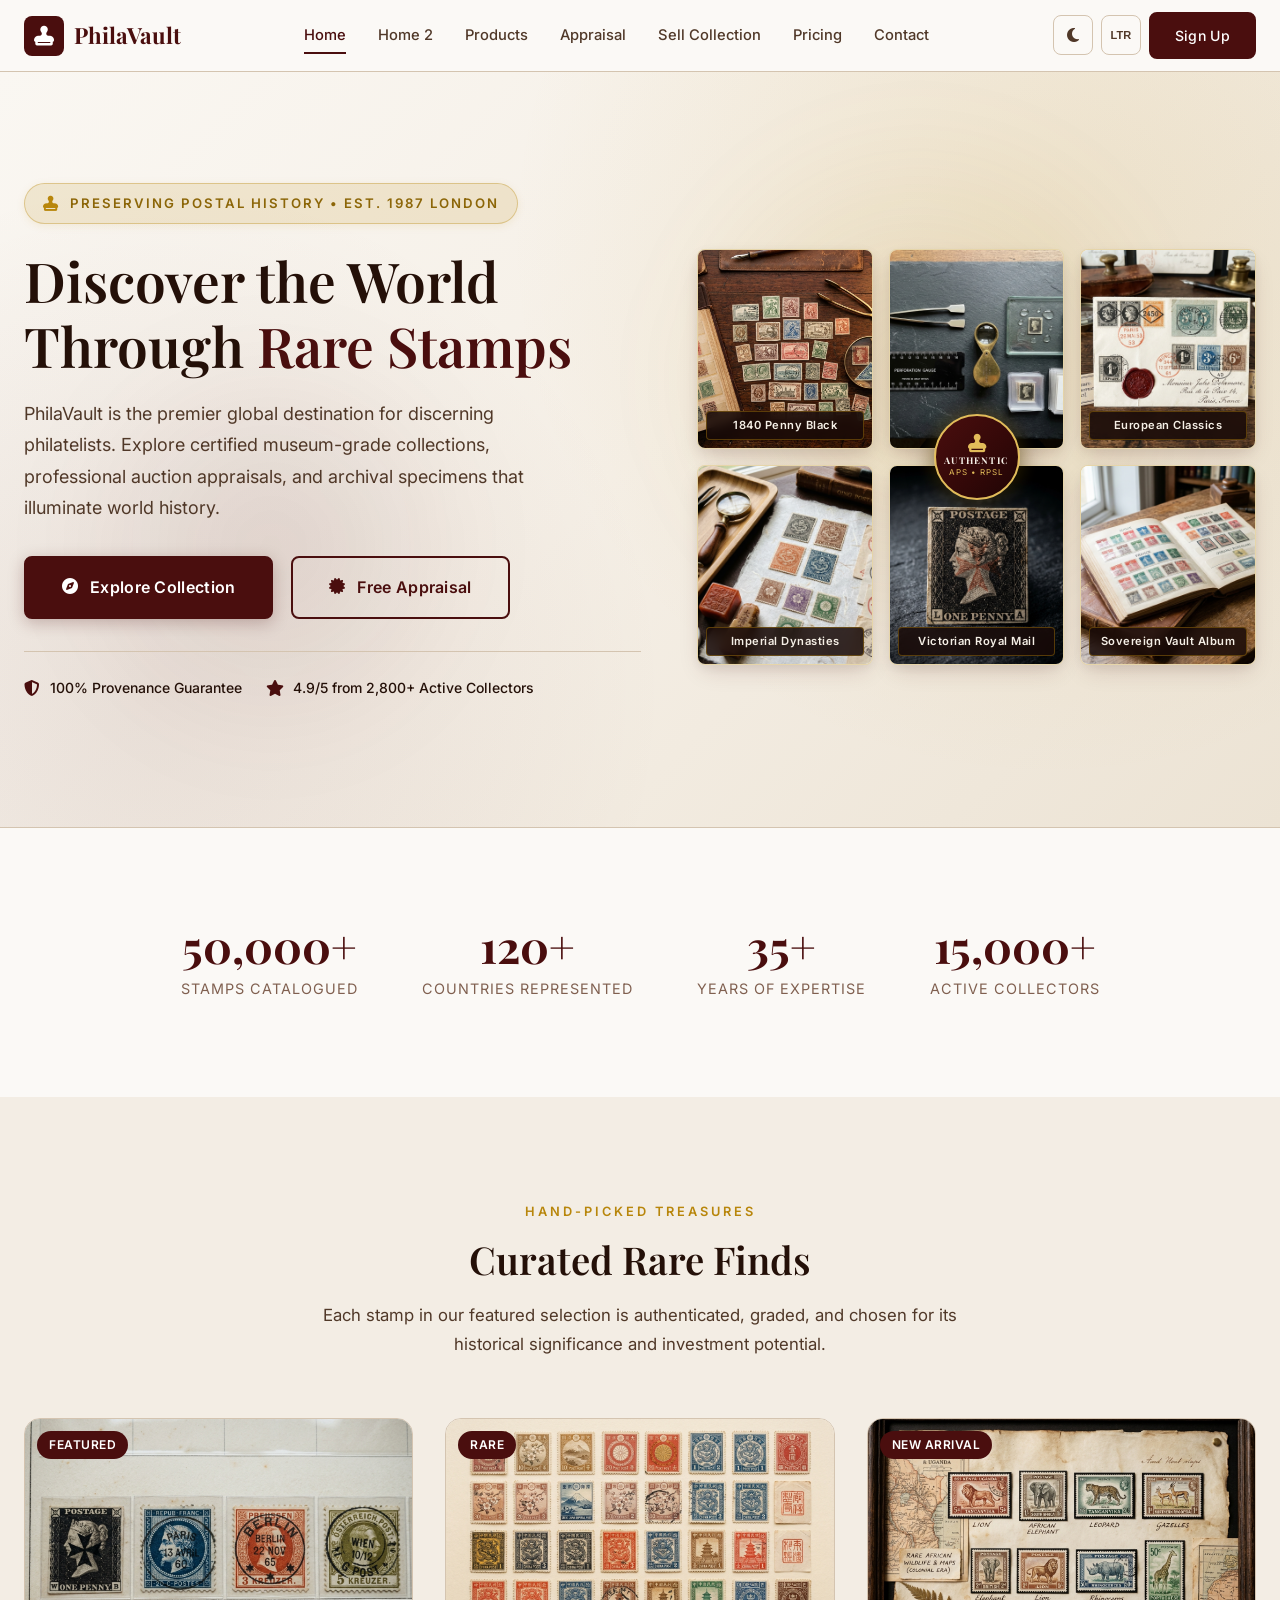
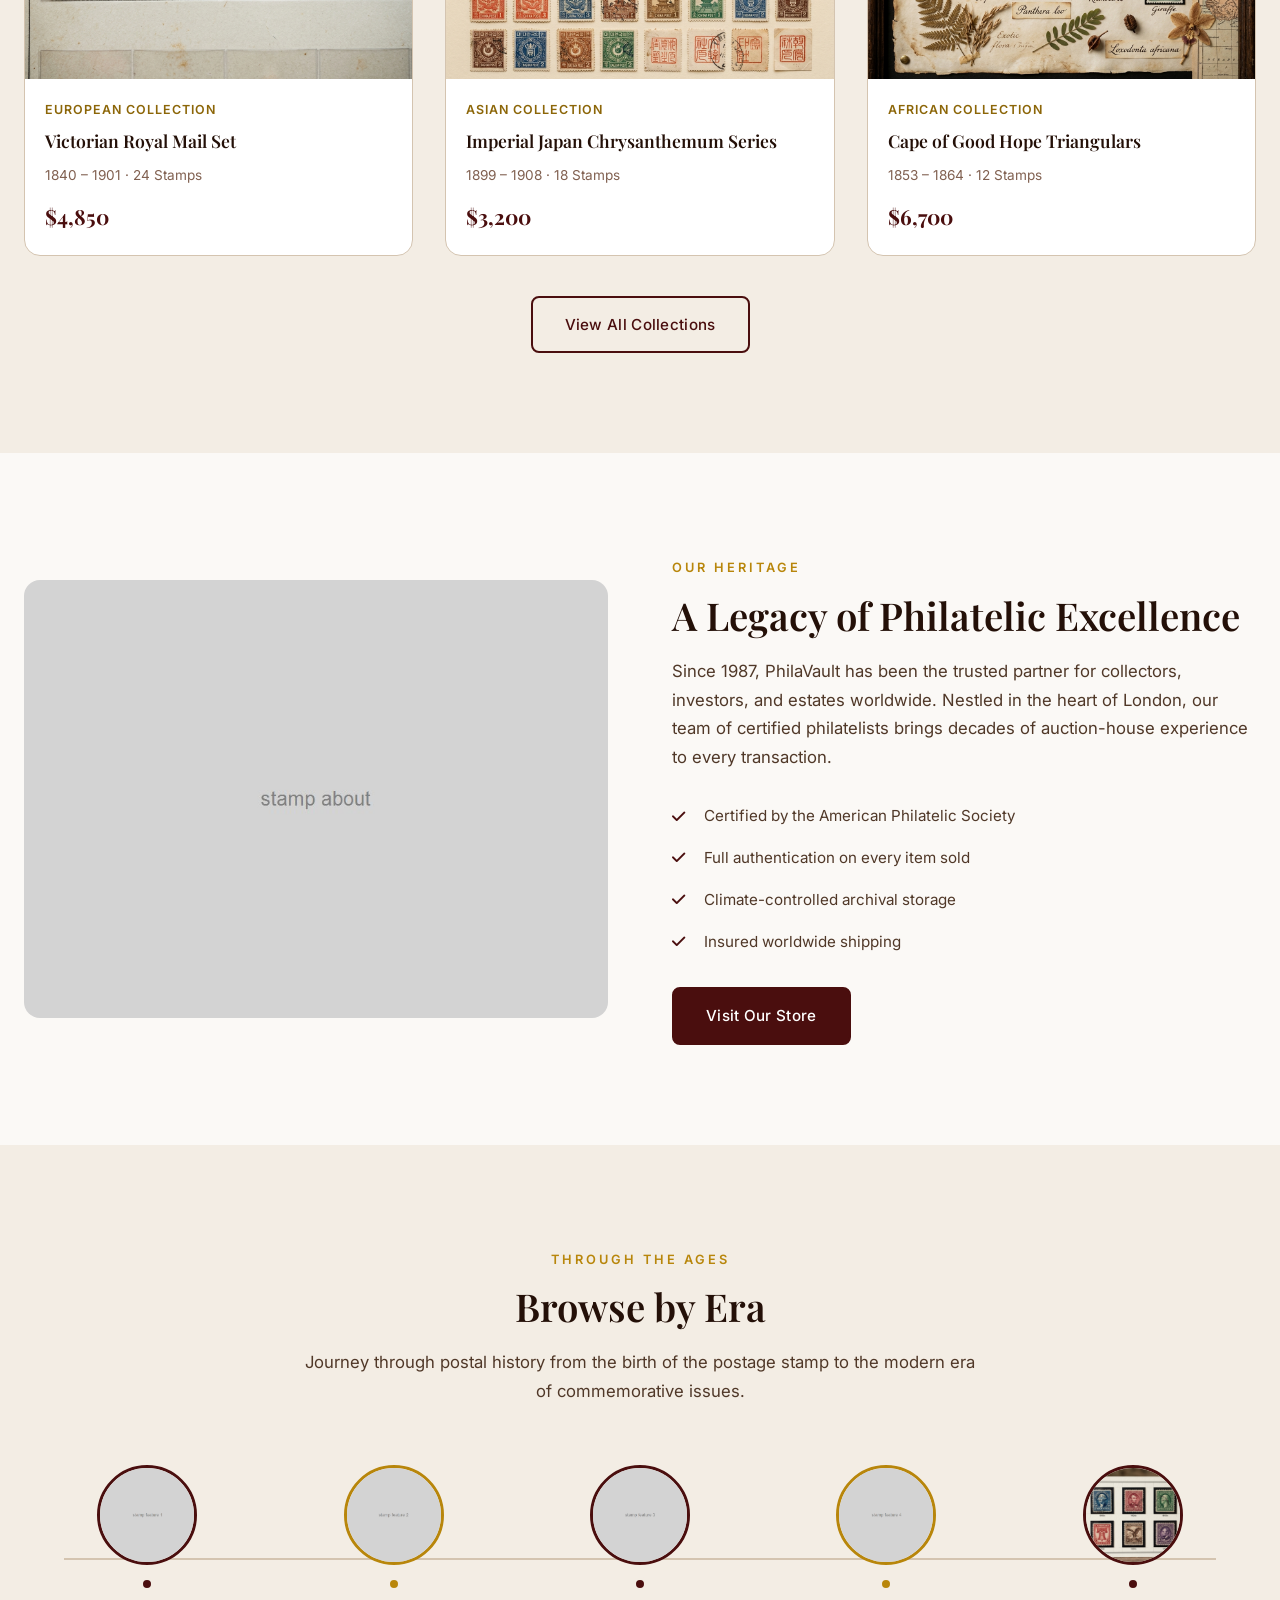
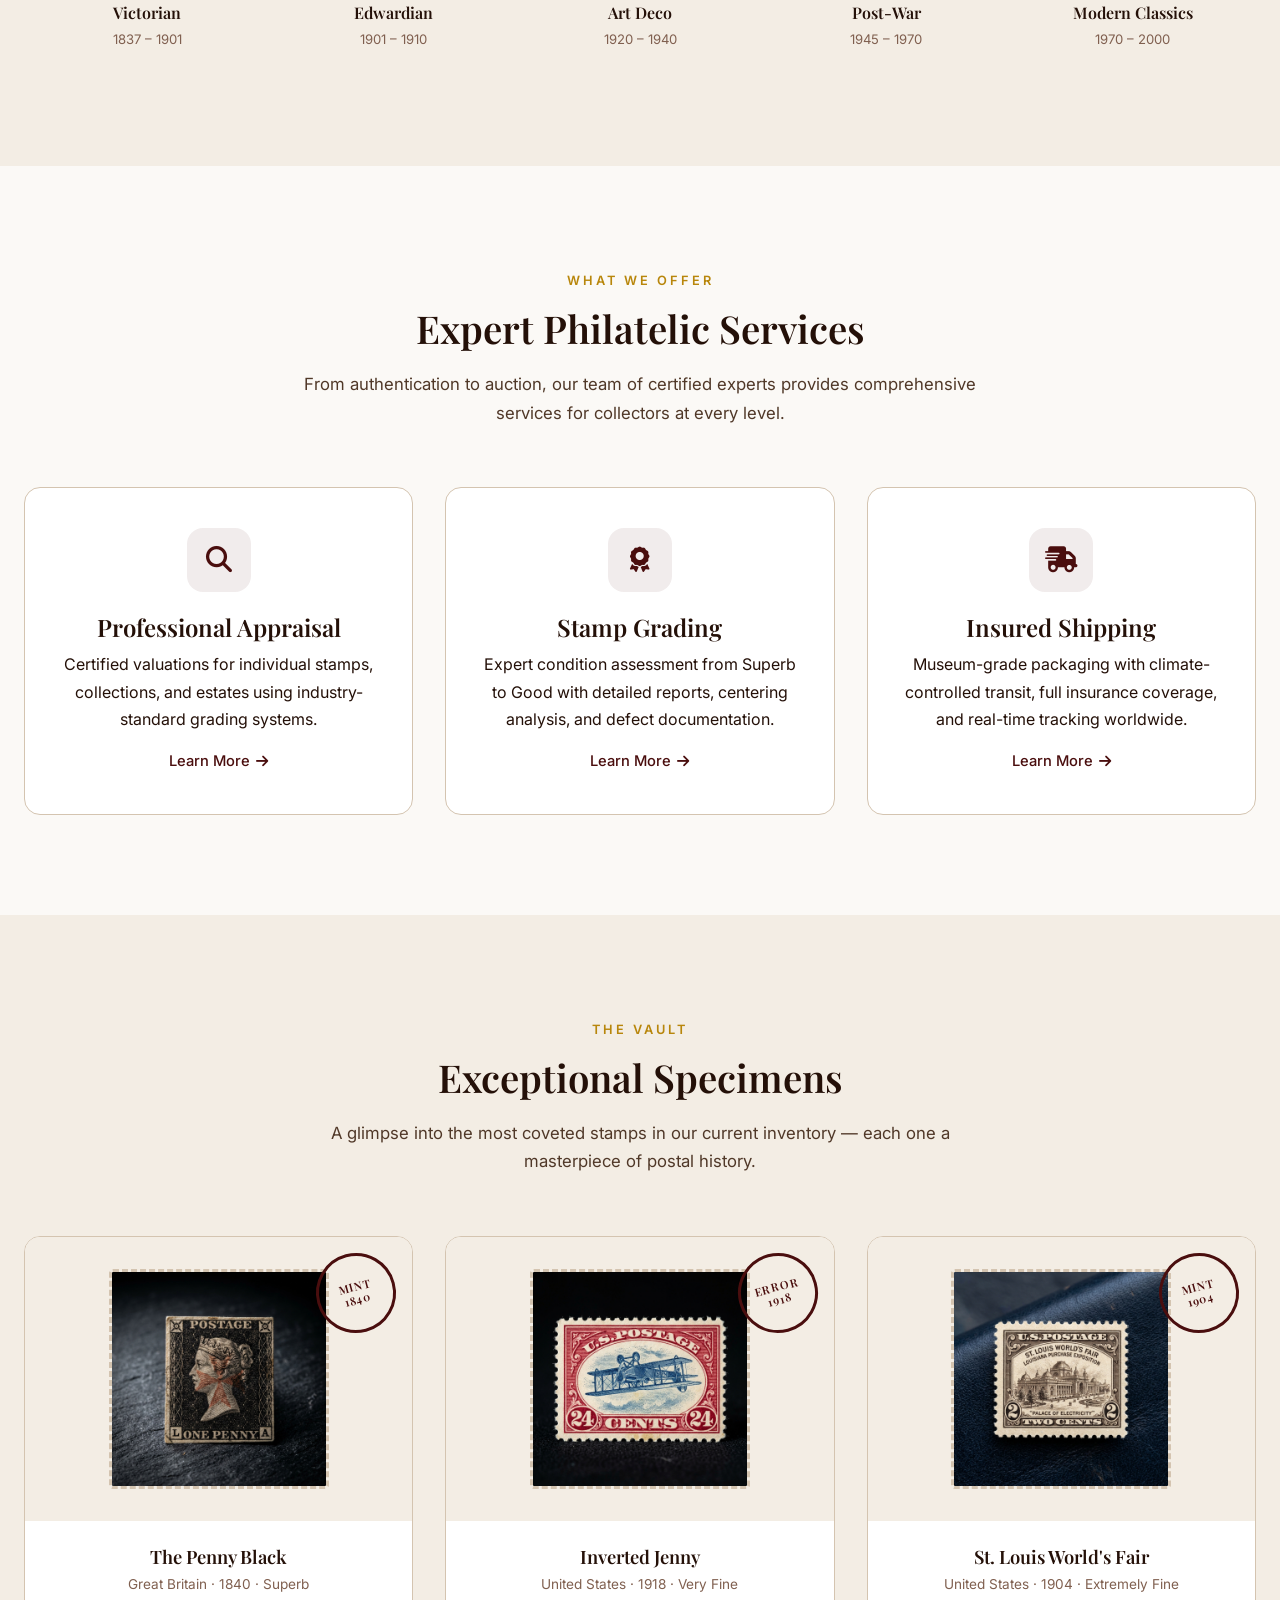
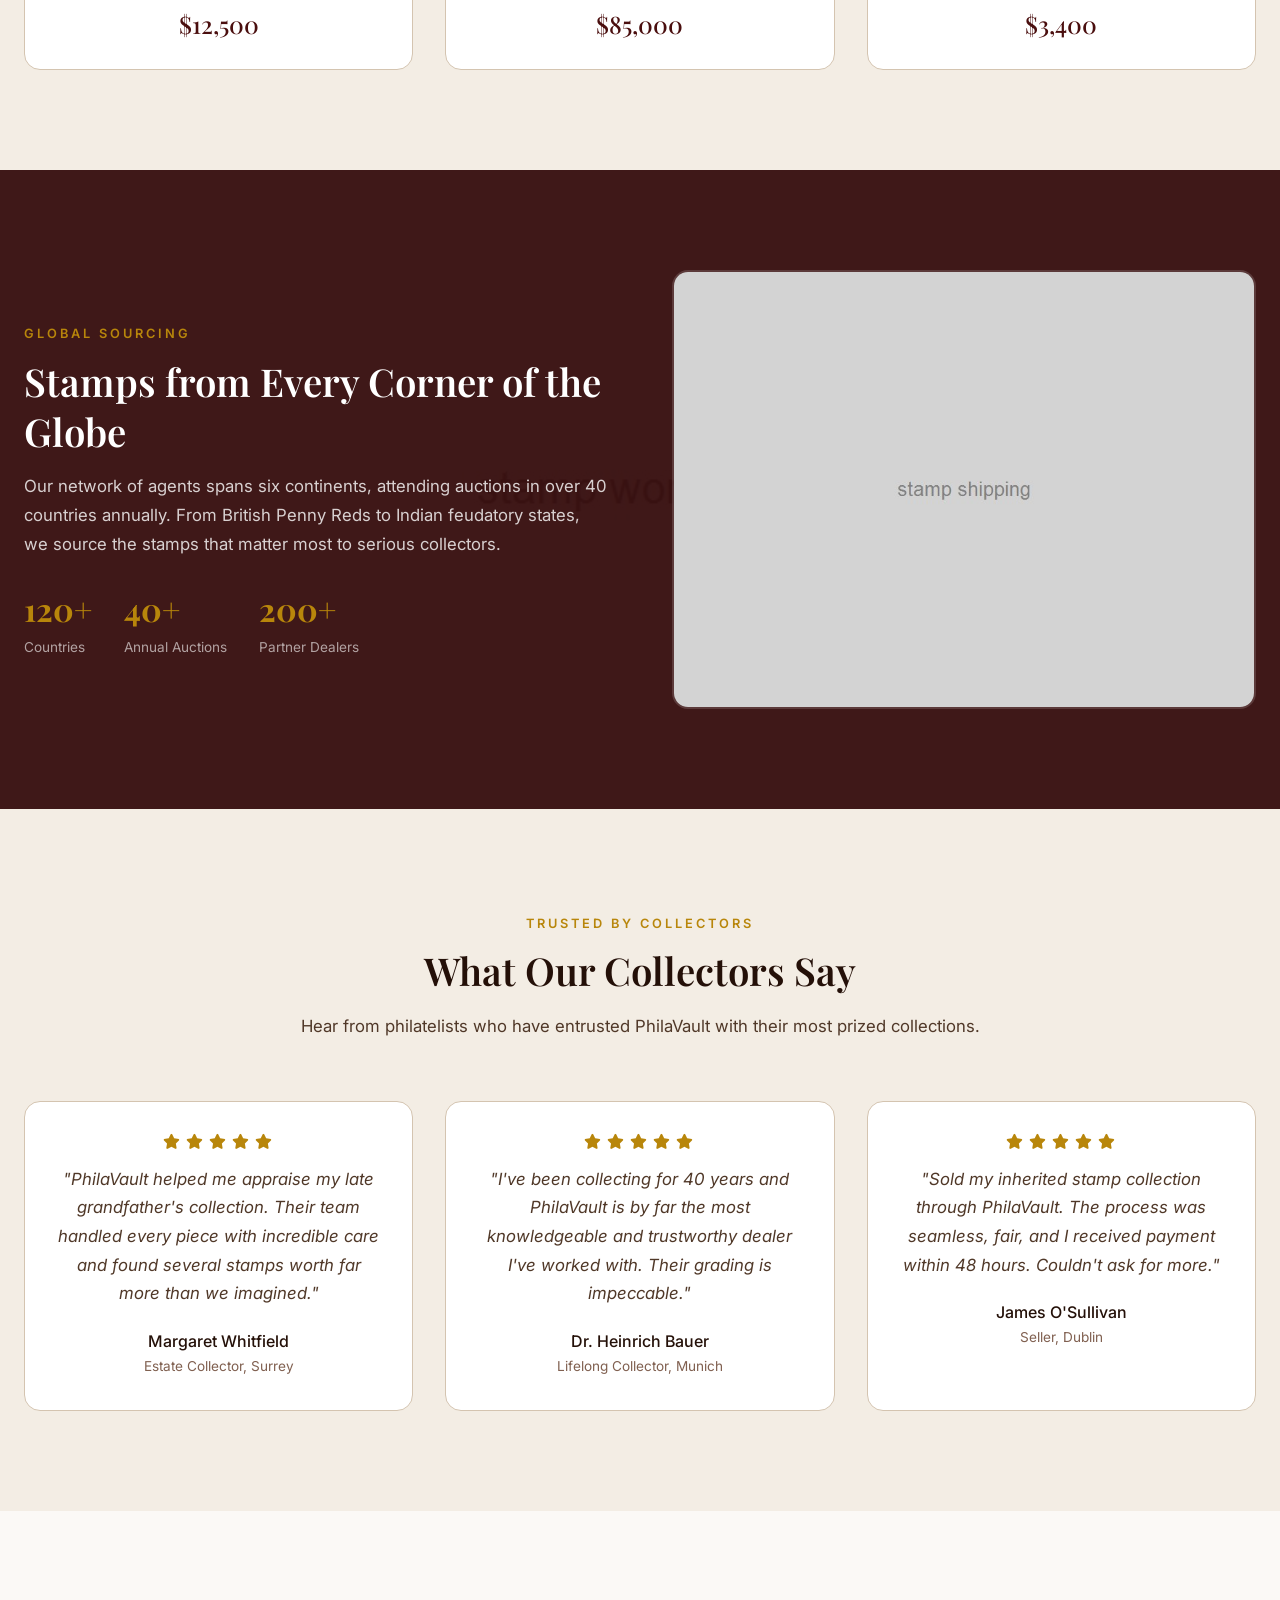
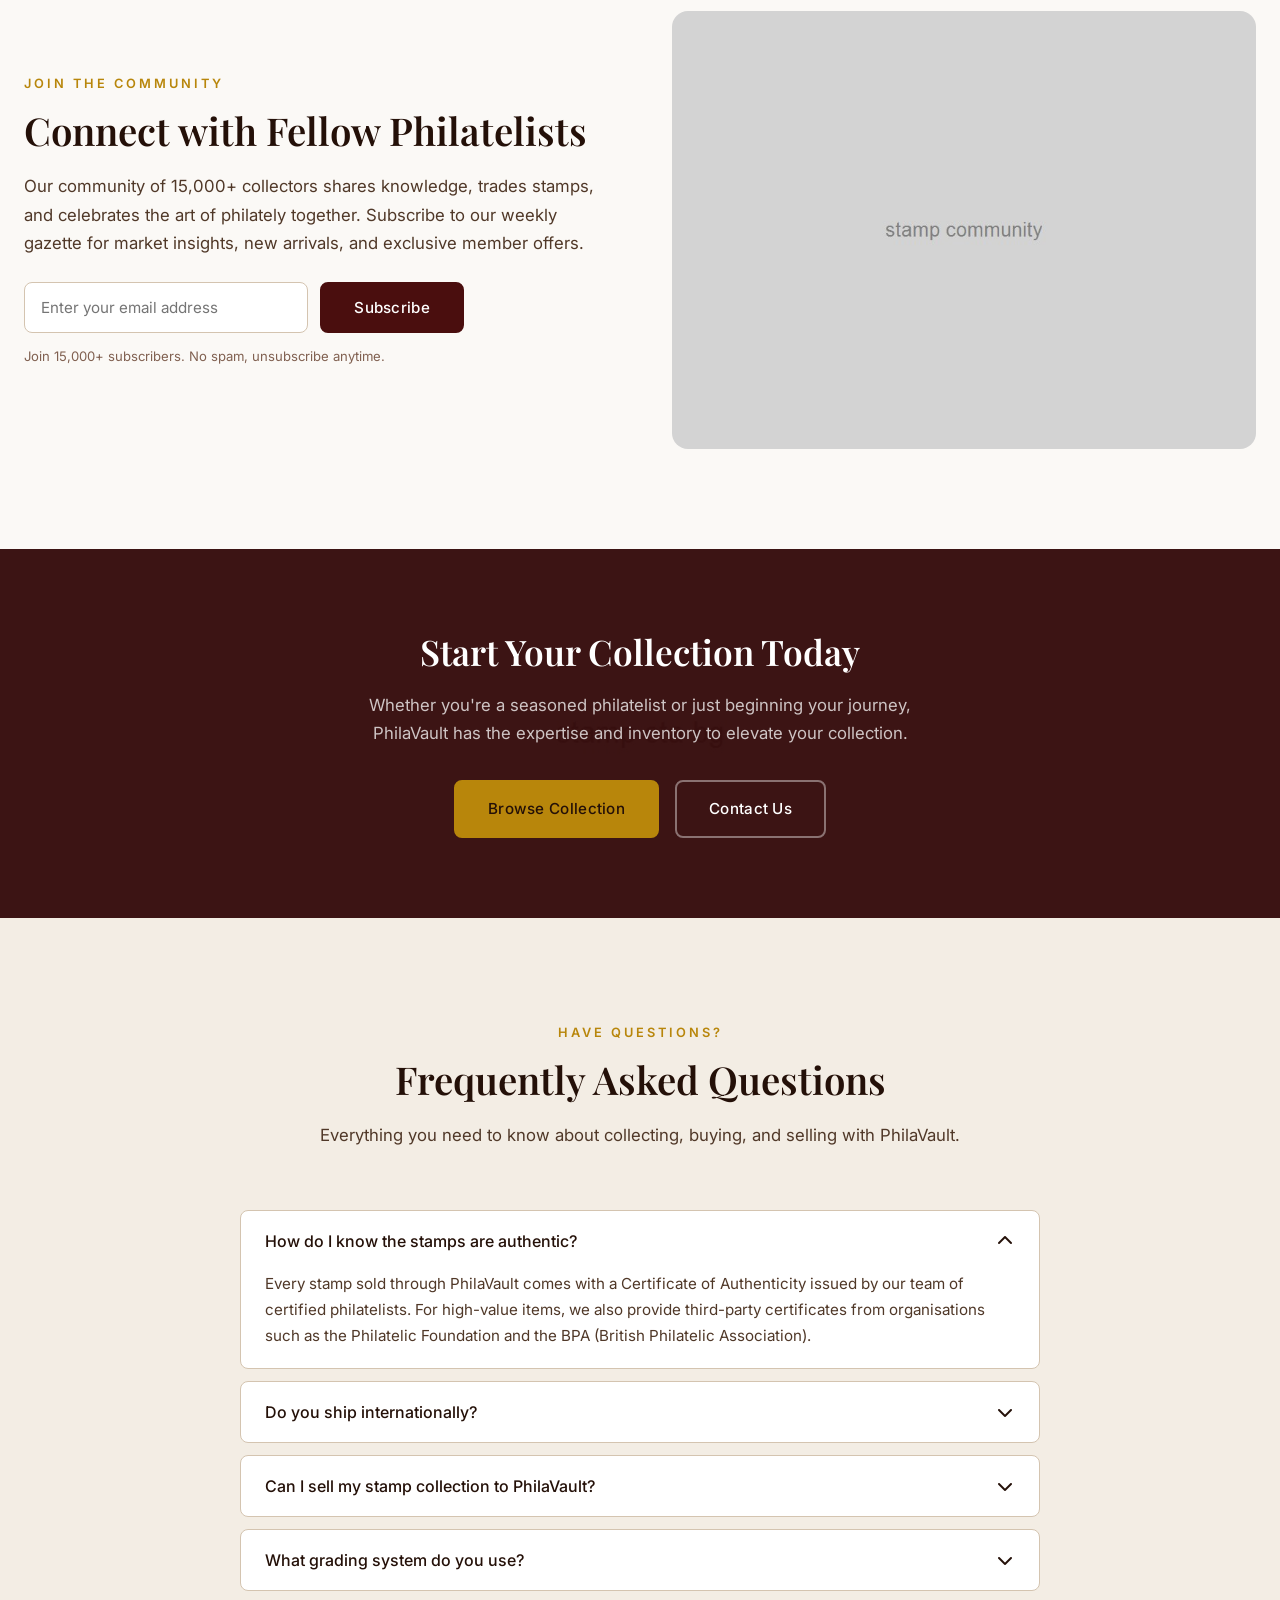
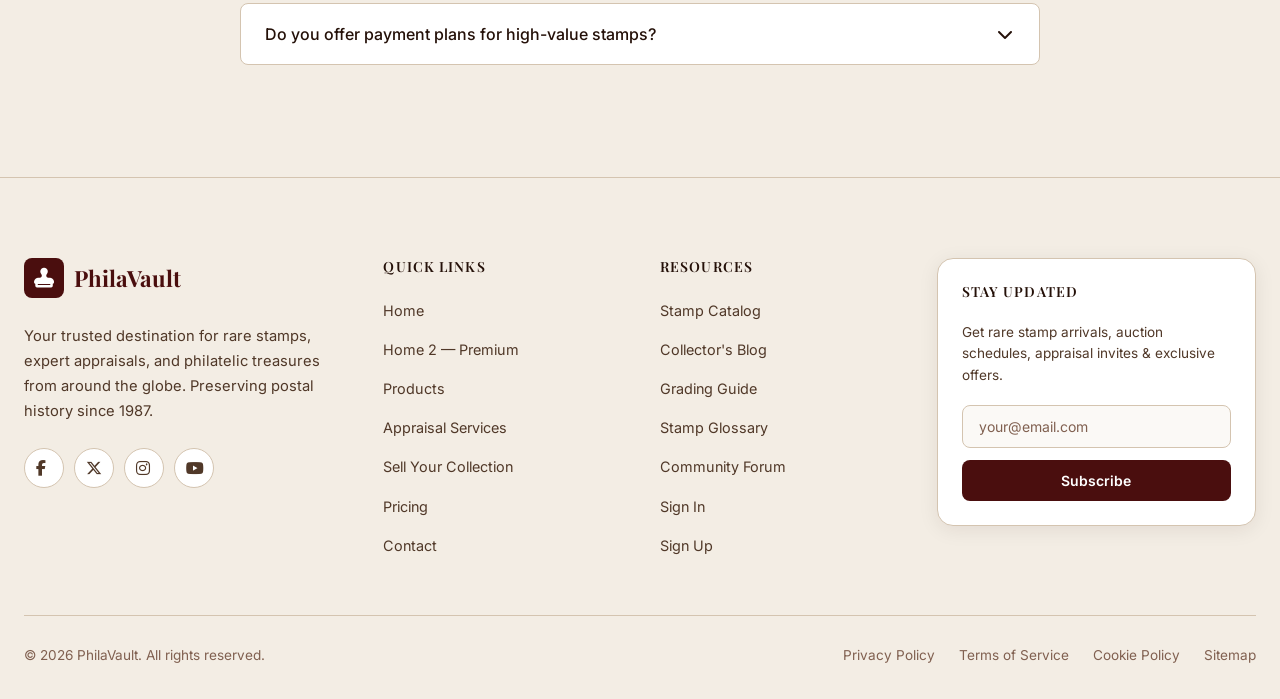
==== commit 4cb9b1cb: "feat: add main stylesheet and update storefront pages and components" ====
--- a/index.html
+++ b/index.html
@@ -13,20 +13,107 @@
 </head>
 <body>
 
-  <!-- ==================== HERO ==================== -->
-  <section class="hero">
-    <div class="hero-bg">
-      <img src="assets/images/hero-stamps.jpg" alt="Rare stamp collection on antique desk">
-    </div>
-    <div class="container">
-      <div class="hero-content fade-in">
-        <span class="section-label">Est. 1987 — London</span>
-        <h1>Discover the World Through Rare&nbsp;Stamps</h1>
-        <p>PhilaVault is the premier destination for discerning philatelists. Explore museum-grade collections, expert appraisals, and stamps that tell the stories of civilisations past.</p>
-        <div class="hero-actions">
-          <a href="products.html" class="btn btn-primary">Explore Collection</a>
-          <a href="appraisal.html" class="btn btn-secondary">Get Appraisal</a>
-        </div>
+  <!-- ==================== HERO (Archival Specimen Sheet Gallery) ==================== -->
+  <section class="hero hero-archive-section" id="hero" aria-label="Philatelic Gallery Showcase">
+    
+    <!-- Theme-Inspired Philatelic Atmosphere & Canvas -->
+    <div class="hero-canvas-wrap" aria-hidden="true">
+      <div class="hero-ambient-orb-1"></div>
+      <div class="hero-ambient-orb-2"></div>
+      <canvas id="heroPhilatelyCanvas" class="hero-philately-canvas"></canvas>
+    </div>
+
+    <div class="container" style="position:relative;z-index:2;width:100%;">
+      <div class="hero-split-grid">
+        
+        <!-- Left Column: Editorial Narrative & Action CTAs -->
+        <div class="hero-content fade-in">
+          <div class="hero-prestige-badge">
+            <i class="fa-solid fa-stamp"></i>
+            <span>Preserving Postal History &bull; Est. 1987 London</span>
+          </div>
+
+          <h1 class="hero-title">
+            Discover the World Through <span class="highlight">Rare Stamps</span>
+          </h1>
+
+          <p class="hero-description">
+            PhilaVault is the premier global destination for discerning philatelists. Explore certified museum-grade collections, professional auction appraisals, and archival specimens that illuminate world history.
+          </p>
+
+          <div class="hero-actions">
+            <a href="products.html" class="btn btn-primary btn-lg">
+              <i class="fa-solid fa-compass"></i>
+              <span>Explore Collection</span>
+            </a>
+            <a href="appraisal.html" class="btn btn-secondary btn-lg">
+              <i class="fa-solid fa-certificate"></i>
+              <span>Free Appraisal</span>
+            </a>
+          </div>
+
+          <!-- Collector Trust Row -->
+          <div class="hero-trust-bar">
+            <div class="hero-trust-item">
+              <i class="fa-solid fa-shield-halved"></i>
+              <span>100% Provenance Guarantee</span>
+            </div>
+            <div class="hero-trust-item">
+              <i class="fa-solid fa-star"></i>
+              <span>4.9/5 from 2,800+ Active Collectors</span>
+            </div>
+          </div>
+        </div>
+
+        <!-- Right Column: 3x2 Archival Specimen Sheet Mosaic -->
+        <div class="hero-visual fade-in">
+          <div class="hero-specimen-collage">
+            
+            <!-- Tile 1 -->
+            <div class="hero-specimen-tile">
+              <img src="assets/images/hero-stamps.jpg" alt="1840 Penny Black and Victorian rarities on antique desk" width="220" height="200">
+              <span class="hero-tile-tag">1840 Penny Black</span>
+            </div>
+
+            <!-- Tile 2 -->
+            <div class="hero-specimen-tile">
+              <img src="assets/images/stamp-tools.jpg" alt="Master philatelist precision tweezers and magnifying loupe" width="220" height="200">
+            </div>
+
+            <!-- Tile 3 -->
+            <div class="hero-specimen-tile">
+              <img src="assets/images/cat-european-classics.jpg" alt="Classical European imperial stamp issues" width="220" height="200">
+              <span class="hero-tile-tag">European Classics</span>
+            </div>
+
+            <!-- Tile 4 -->
+            <div class="hero-specimen-tile">
+              <img src="assets/images/cat-asian-dynasties.jpg" alt="Asian dynastic imperial dragons and rare postmarks" width="220" height="200">
+              <span class="hero-tile-tag">Imperial Dynasties</span>
+            </div>
+
+            <!-- Tile 5 -->
+            <div class="hero-specimen-tile">
+              <img src="assets/images/stamp-rare-1.jpg" alt="Rare Victorian stamp specimen with certified postmark" width="220" height="200">
+              <span class="hero-tile-tag">Victorian Royal Mail</span>
+            </div>
+
+            <!-- Tile 6 -->
+            <div class="hero-specimen-tile">
+              <img src="assets/images/stamp-album.jpg" alt="Leather bound philatelic album with rare specimens" width="220" height="200">
+              <span class="hero-tile-tag">Sovereign Vault Album</span>
+            </div>
+
+            <!-- Center Floating Wax Seal Medallion -->
+            <div class="hero-wax-seal" aria-hidden="true">
+              <i class="fa-solid fa-stamp"></i>
+              <span>AUTHENTIC</span>
+              <small>APS &bull; RPSL</small>
+            </div>
+
+          </div>
+        </div>
+
       </div>
     </div>
   </section>
--- a/assets/css/style.css
+++ b/assets/css/style.css
@@ -771,98 +771,479 @@
   font-size: 1.05rem;
 }
 
-/* --- Hero Section --- */
-.hero {
+/* ========================================================
+   REROLLED HERO: Archival Specimen Sheet Gallery (3x2 Mosaic)
+   ======================================================== */
+.hero,
+.hero-archive-section {
   position: relative;
-  min-height: 85vh;
+  min-height: 84vh;
   display: flex;
   align-items: center;
   overflow: hidden;
   margin-top: var(--header-height);
-}
-
-.hero-bg {
+  padding: 4.5rem 0 3.5rem;
+  background:
+    radial-gradient(circle at 82% 22%, rgba(var(--secondary-rgb), 0.12) 0%, transparent 45%),
+    radial-gradient(circle at 12% 82%, rgba(var(--primary-rgb), 0.08) 0%, transparent 40%),
+    linear-gradient(135deg, #FAF7F2 0%, #F5EFE6 50%, #ECE3D4 100%);
+  border-bottom: 1px solid var(--border-color);
+  transition: background 0.3s ease, border-color 0.3s ease;
+  box-sizing: border-box;
+}
+
+[data-theme="dark"] .hero,
+[data-theme="dark"] .hero-archive-section {
+  background:
+    radial-gradient(circle at 82% 22%, rgba(var(--secondary-rgb), 0.18) 0%, transparent 50%),
+    radial-gradient(circle at 12% 82%, rgba(var(--primary-rgb), 0.28) 0%, transparent 45%),
+    linear-gradient(135deg, #130909 0%, #1A0D0D 50%, #0E0707 100%);
+  border-bottom: 1px solid var(--border-color);
+}
+
+/* Ambient Canvas & Glows */
+.hero-canvas-wrap {
   position: absolute;
-  top: 0;
-  left: 0;
-  right: 0;
-  bottom: 0;
-  z-index: 0;
-}
-
-.hero-bg img {
+  inset: 0;
+  pointer-events: none;
+  z-index: 1;
+}
+
+.hero-philately-canvas {
+  position: absolute;
+  inset: 0;
+  width: 100%;
+  height: 100%;
+  pointer-events: none;
+}
+
+.hero-ambient-orb-1 {
+  position: absolute;
+  top: 6%;
+  right: 8%;
+  width: min(520px, 60vw);
+  height: min(520px, 60vw);
+  background: radial-gradient(circle, rgba(var(--secondary-rgb), 0.14), transparent 70%);
+  border-radius: 50%;
+  filter: blur(45px);
+  pointer-events: none;
+}
+
+[data-theme="dark"] .hero-ambient-orb-1 {
+  background: radial-gradient(circle, rgba(var(--secondary-rgb), 0.22), transparent 70%);
+}
+
+.hero-ambient-orb-2 {
+  position: absolute;
+  bottom: 8%;
+  left: 4%;
+  width: min(440px, 50vw);
+  height: min(440px, 50vw);
+  background: radial-gradient(circle, rgba(var(--primary-rgb), 0.10), transparent 70%);
+  border-radius: 50%;
+  filter: blur(45px);
+  pointer-events: none;
+}
+
+[data-theme="dark"] .hero-ambient-orb-2 {
+  background: radial-gradient(circle, rgba(var(--primary-rgb), 0.30), transparent 70%);
+}
+
+.hero-split-grid {
+  display: grid;
+  grid-template-columns: 1.05fr 0.95fr;
+  align-items: center;
+  gap: 3.5rem;
+  position: relative;
+  z-index: 2;
+  width: 100%;
+}
+
+/* Left Column: Narrative & Stats */
+.hero-content {
+  position: relative;
+  z-index: 2;
+}
+
+.hero-prestige-badge {
+  display: inline-flex;
+  align-items: center;
+  gap: 10px;
+  padding: 8px 18px;
+  border-radius: 100px;
+  background: rgba(var(--secondary-rgb), 0.14);
+  border: 1px solid rgba(var(--secondary-rgb), 0.35);
+  color: var(--secondary-dark);
+  font-size: 0.825rem;
+  font-weight: 600;
+  text-transform: uppercase;
+  letter-spacing: 2px;
+  margin-bottom: 1.5rem;
+  box-shadow: 0 2px 8px rgba(var(--secondary-rgb), 0.1);
+}
+
+.hero-prestige-badge i {
+  color: var(--secondary);
+  font-size: 0.95rem;
+}
+
+[data-theme="dark"] .hero-prestige-badge {
+  background: rgba(var(--secondary-rgb), 0.18);
+  border-color: rgba(var(--secondary-rgb), 0.45);
+  color: #E2BC5A;
+}
+
+[data-theme="dark"] .hero-prestige-badge i {
+  color: #E2BC5A;
+}
+
+.hero-content h1,
+.hero-title {
+  font-family: var(--font-heading);
+  font-weight: 600;
+  font-size: clamp(2.35rem, 4.3vw, 3.6rem);
+  line-height: 1.18;
+  color: var(--text-primary);
+  margin-bottom: 1.25rem;
+}
+
+.hero-title .highlight {
+  color: var(--primary);
+  display: inline-block;
+  position: relative;
+}
+
+[data-theme="dark"] .hero-title .highlight {
+  color: #E2BC5A;
+}
+
+.hero-content p,
+.hero-description {
+  font-family: var(--font-body);
+  font-weight: 400;
+  font-size: 1.125rem;
+  line-height: 1.75;
+  color: var(--text-secondary);
+  margin-bottom: 2rem;
+  max-width: 560px;
+}
+
+.hero-actions {
+  display: flex;
+  gap: 1.125rem;
+  flex-wrap: wrap;
+  margin-bottom: 2rem;
+}
+
+.hero-actions .btn {
+  display: inline-flex;
+  align-items: center;
+  justify-content: center;
+  gap: 10px;
+  font-weight: 600;
+}
+
+.hero-actions .btn-primary {
+  background: var(--primary);
+  color: #FFFFFF;
+  border-color: var(--primary);
+  box-shadow: 0 4px 16px rgba(var(--primary-rgb), 0.25);
+}
+
+.hero-actions .btn-primary:hover {
+  background: var(--primary-dark);
+  border-color: var(--primary-dark);
+  transform: translateY(-2px);
+  box-shadow: 0 8px 24px rgba(var(--primary-rgb), 0.35);
+}
+
+[data-theme="dark"] .hero-actions .btn-primary {
+  background: #A84040;
+  border-color: #A84040;
+}
+
+[data-theme="dark"] .hero-actions .btn-primary:hover {
+  background: #8F2E2E;
+  border-color: #8F2E2E;
+}
+
+.hero-actions .btn-secondary {
+  background: transparent;
+  color: var(--primary);
+  border-color: var(--primary);
+}
+
+.hero-actions .btn-secondary:hover {
+  background: var(--primary);
+  color: #FFFFFF;
+  border-color: var(--primary);
+  transform: translateY(-2px);
+}
+
+[data-theme="dark"] .hero-actions .btn-secondary {
+  color: #F0E8E0;
+  border-color: rgba(240, 232, 224, 0.4);
+}
+
+[data-theme="dark"] .hero-actions .btn-secondary:hover {
+  background: #F0E8E0;
+  color: #1A0E0E;
+  border-color: #F0E8E0;
+}
+
+/* Micro-Proof Trust Strip */
+.hero-trust-bar {
+  display: flex;
+  flex-wrap: wrap;
+  align-items: center;
+  gap: 1.5rem;
+  padding-top: 1.5rem;
+  border-top: 1px solid var(--border-color);
+  margin-bottom: 2rem;
+}
+
+.hero-trust-item {
+  display: flex;
+  align-items: center;
+  gap: 0.6rem;
+  color: var(--text-primary);
+  font-size: 0.875rem;
+  font-weight: 500;
+}
+
+.hero-trust-item i {
+  color: var(--primary);
+  font-size: 1rem;
+  flex-shrink: 0;
+}
+
+[data-theme="dark"] .hero-trust-item i {
+  color: var(--secondary);
+}
+
+/* Integrated Hero Metric Counters Strip */
+.hero-metric-strip {
+  display: grid;
+  grid-template-columns: repeat(4, 1fr);
+  gap: 1.25rem;
+  padding-top: 1.5rem;
+  border-top: 1px solid var(--border-color);
+}
+
+.hero-metric-item {
+  display: flex;
+  flex-direction: column;
+}
+
+.hero-metric-num {
+  font-family: var(--font-heading);
+  font-size: 1.75rem;
+  font-weight: 700;
+  color: var(--primary);
+  line-height: 1.1;
+  margin-bottom: 4px;
+}
+
+[data-theme="dark"] .hero-metric-num {
+  color: #E2BC5A;
+}
+
+.hero-metric-label {
+  font-size: 0.775rem;
+  font-weight: 500;
+  color: var(--text-muted);
+  text-transform: uppercase;
+  letter-spacing: 0.5px;
+}
+
+/* Right Column: 3x2 Archival Specimen Collage Grid */
+.hero-visual {
+  position: relative;
+  z-index: 2;
+}
+
+.hero-specimen-collage {
+  display: grid;
+  grid-template-columns: repeat(3, 1fr);
+  gap: 1rem;
+  position: relative;
+  width: 100%;
+}
+
+.hero-specimen-tile {
+  position: relative;
+  border-radius: var(--border-radius);
+  overflow: hidden;
+  box-shadow: 0 10px 24px -6px rgba(74, 14, 14, 0.16), 0 4px 12px rgba(0, 0, 0, 0.06);
+  border: 1.5px solid rgba(var(--secondary-rgb), 0.35);
+  background: var(--card-bg);
+  height: 200px;
+  cursor: pointer;
+  transition: transform 0.4s cubic-bezier(0.16, 1, 0.3, 1), box-shadow 0.4s ease, border-color 0.3s ease;
+}
+
+[data-theme="dark"] .hero-specimen-tile {
+  box-shadow: 0 14px 32px rgba(0, 0, 0, 0.5);
+  border-color: rgba(var(--secondary-rgb), 0.45);
+}
+
+.hero-specimen-tile:hover {
+  transform: translateY(-4px) scale(1.02);
+  box-shadow: 0 18px 40px rgba(74, 14, 14, 0.28), 0 0 20px rgba(var(--secondary-rgb), 0.25);
+  border-color: var(--secondary);
+  z-index: 5;
+}
+
+.hero-specimen-tile img {
   width: 100%;
   height: 100%;
   object-fit: cover;
-}
-
-.hero-bg::after {
-  content: '';
+  display: block;
+  transition: transform 0.6s cubic-bezier(0.16, 1, 0.3, 1);
+}
+
+.hero-specimen-tile:hover img {
+  transform: scale(1.08);
+}
+
+.hero-tile-tag {
   position: absolute;
-  top: 0;
-  left: 0;
-  right: 0;
-  bottom: 0;
-  background: linear-gradient(135deg, rgba(50,8,8,0.88) 0%, rgba(74,14,14,0.78) 100%);
-}
-
-.hero-content {
-  position: relative;
-  z-index: 1;
-  max-width: 680px;
-  color: #fff;
-}
-
-.hero-content .section-label {
-  display: inline-block;
-  font-size: 0.8rem;
+  bottom: 8px;
+  left: 8px;
+  right: 8px;
+  padding: 4px 8px;
+  border-radius: 4px;
+  background: rgba(24, 10, 8, 0.85);
+  backdrop-filter: blur(6px);
+  -webkit-backdrop-filter: blur(6px);
+  color: #F5EFE6;
+  font-size: 0.7rem;
   font-weight: 600;
-  text-transform: uppercase;
-  letter-spacing: 3px;
-  color: var(--secondary);
-  margin-bottom: 16px;
-}
-
-.hero-content h1 {
-  color: #fff;
-  margin-bottom: 20px;
-  font-size: 3.4rem;
-  line-height: 1.15;
-}
-
-.hero-content p {
-  color: rgba(255,255,255,0.85);
+  letter-spacing: 0.5px;
+  text-align: center;
+  border: 1px solid rgba(var(--secondary-rgb), 0.4);
+  white-space: nowrap;
+  overflow: hidden;
+  text-overflow: ellipsis;
+  transition: background 0.3s ease;
+}
+
+.hero-specimen-tile:hover .hero-tile-tag {
+  background: rgba(74, 14, 14, 0.95);
+  color: #E2BC5A;
+}
+
+/* Center Floating Wax Seal Medallion */
+.hero-wax-seal {
+  position: absolute;
+  top: 50%;
+  left: 50%;
+  transform: translate(-50%, -50%);
+  width: 86px;
+  height: 86px;
+  border-radius: 50%;
+  background: linear-gradient(135deg, #4A0E0E 0%, #320808 60%, #1F0505 100%);
+  border: 2px solid #E2BC5A;
+  box-shadow: 0 8px 28px rgba(0, 0, 0, 0.45), 0 0 20px rgba(184, 134, 11, 0.35);
+  display: flex;
+  flex-direction: column;
+  align-items: center;
+  justify-content: center;
+  color: #FFFFFF;
+  text-align: center;
+  z-index: 10;
+  pointer-events: none;
+  animation: sealPulse 4s ease-in-out infinite;
+}
+
+@keyframes sealPulse {
+  0%, 100% { transform: translate(-50%, -50%) scale(1); }
+  50% { transform: translate(-50%, -50%) scale(1.05); }
+}
+
+.hero-wax-seal i {
+  color: #E2BC5A;
   font-size: 1.15rem;
-  margin-bottom: 36px;
-  max-width: 560px;
-}
-
-.hero-actions {
-  display: flex;
-  gap: 16px;
-  flex-wrap: wrap;
-}
-
-.hero-actions .btn-primary {
-  background: var(--secondary);
-  border-color: var(--secondary);
-  color: var(--primary-dark);
-}
-
-.hero-actions .btn-primary:hover {
-  background: var(--secondary-dark);
-  border-color: var(--secondary-dark);
-}
-
-.hero-actions .btn-secondary {
-  color: #fff;
-  border-color: rgba(255,255,255,0.4);
-}
-
-.hero-actions .btn-secondary:hover {
-  background: #fff;
-  color: var(--primary);
-  border-color: #fff;
+  margin-bottom: 2px;
+}
+
+.hero-wax-seal span {
+  font-family: var(--font-heading);
+  font-size: 0.58rem;
+  font-weight: 700;
+  letter-spacing: 1.2px;
+  color: #F5EFE6;
+  line-height: 1;
+}
+
+.hero-wax-seal small {
+  font-size: 0.5rem;
+  letter-spacing: 1px;
+  color: #E2BC5A;
+  margin-top: 1px;
+}
+
+/* Responsive Queries */
+@media (max-width: 1024px) {
+  .hero,
+  .hero-archive-section {
+    min-height: auto;
+    padding: 3.5rem 0 2.5rem;
+  }
+  .hero-split-grid {
+    grid-template-columns: 1fr;
+    gap: 2.75rem;
+  }
+  .hero-visual {
+    max-width: 650px;
+    margin: 0 auto;
+    width: 100%;
+  }
+  .hero-specimen-tile {
+    height: 160px;
+  }
+}
+
+@media (max-width: 768px) {
+  .hero,
+  .hero-archive-section {
+    padding: 3rem 0 2rem;
+  }
+  .hero-specimen-collage {
+    gap: 0.75rem;
+  }
+  .hero-specimen-tile {
+    height: 135px;
+  }
+  .hero-metric-strip {
+    grid-template-columns: repeat(2, 1fr);
+    gap: 1rem;
+  }
+}
+
+@media (max-width: 480px) {
+  .hero-specimen-collage {
+    grid-template-columns: repeat(2, 1fr);
+  }
+  .hero-specimen-tile {
+    height: 125px;
+  }
+  .hero-wax-seal {
+    width: 72px;
+    height: 72px;
+  }
+  .hero-actions {
+    flex-direction: column;
+    gap: 0.75rem;
+  }
+  .hero-actions .btn {
+    width: 100%;
+  }
+  .hero-trust-bar {
+    flex-direction: column;
+    align-items: flex-start;
+    gap: 0.75rem;
+  }
 }
 
 /* Page Hero (Inner Pages) - Uniform Height across all pages except Home 1 & 2 */
@@ -2247,7 +2628,7 @@
   }
   
   .hero {
-    min-height: 70vh;
+    min-height: auto;
   }
   
   .hero-content h1 {
@@ -2374,7 +2755,7 @@
   }
   
   .hero {
-    min-height: 65vh;
+    min-height: auto;
   }
   
   .hero-content h1 {
@@ -2567,38 +2948,211 @@
   border-bottom: 1px solid var(--border-color);
 }
 
+/* Background effects container scoped to home 2 */
+.hero-home2-theme-bg {
+  position: absolute;
+  inset: 0;
+  overflow: hidden;
+  pointer-events: none;
+  z-index: 1;
+}
+
+/* Canvas layer */
+.hero-home2-canvas {
+  position: absolute;
+  inset: 0;
+  width: 100%;
+  height: 100%;
+  pointer-events: none;
+  z-index: 2;
+}
+
+/* Ambient Moving Aurora Orbs with slow breath animation */
 .hero-home2 .hero-ambient-1 {
   position: absolute;
-  top: 8%;
-  right: 5%;
-  width: min(560px, 65vw);
-  height: min(560px, 65vw);
-  background: radial-gradient(circle, rgba(var(--secondary-rgb), 0.14), transparent 70%);
+  top: 4%;
+  right: 6%;
+  width: min(580px, 65vw);
+  height: min(580px, 65vw);
+  background: radial-gradient(circle, rgba(var(--secondary-rgb), 0.16), transparent 70%);
   border-radius: 50%;
   z-index: 1;
   pointer-events: none;
-  filter: blur(40px);
+  filter: blur(48px);
+  animation: home2OrbFloat1 18s ease-in-out infinite alternate;
 }
 
 [data-theme="dark"] .hero-home2 .hero-ambient-1 {
-  background: radial-gradient(circle, rgba(var(--secondary-rgb), 0.22), transparent 70%);
+  background: radial-gradient(circle, rgba(var(--secondary-rgb), 0.24), transparent 70%);
 }
 
 .hero-home2 .hero-ambient-2 {
   position: absolute;
-  bottom: 6%;
-  left: 4%;
-  width: min(440px, 50vw);
-  height: min(440px, 50vw);
-  background: radial-gradient(circle, rgba(var(--primary-rgb), 0.10), transparent 70%);
+  bottom: 4%;
+  left: 3%;
+  width: min(480px, 52vw);
+  height: min(480px, 52vw);
+  background: radial-gradient(circle, rgba(var(--primary-rgb), 0.12), transparent 70%);
   border-radius: 50%;
   z-index: 1;
   pointer-events: none;
-  filter: blur(40px);
+  filter: blur(44px);
+  animation: home2OrbFloat2 22s ease-in-out infinite alternate;
 }
 
 [data-theme="dark"] .hero-home2 .hero-ambient-2 {
-  background: radial-gradient(circle, rgba(var(--primary-rgb), 0.30), transparent 70%);
+  background: radial-gradient(circle, rgba(var(--primary-rgb), 0.32), transparent 70%);
+}
+
+.hero-home2 .hero-ambient-3 {
+  position: absolute;
+  top: 38%;
+  left: 36%;
+  width: min(340px, 38vw);
+  height: min(340px, 38vw);
+  background: radial-gradient(circle, rgba(var(--secondary-rgb), 0.09), transparent 70%);
+  border-radius: 50%;
+  z-index: 1;
+  pointer-events: none;
+  filter: blur(52px);
+  animation: home2OrbFloat3 26s ease-in-out infinite alternate-reverse;
+}
+
+[data-theme="dark"] .hero-home2 .hero-ambient-3 {
+  background: radial-gradient(circle, rgba(var(--secondary-rgb), 0.16), transparent 70%);
+}
+
+@keyframes home2OrbFloat1 {
+  0% { transform: translate(0, 0) scale(1); }
+  50% { transform: translate(-30px, 20px) scale(1.08); }
+  100% { transform: translate(20px, -25px) scale(0.95); }
+}
+
+@keyframes home2OrbFloat2 {
+  0% { transform: translate(0, 0) scale(1); }
+  50% { transform: translate(35px, -18px) scale(1.1); }
+  100% { transform: translate(-20px, 15px) scale(0.94); }
+}
+
+@keyframes home2OrbFloat3 {
+  0% { transform: translate(0, 0) scale(0.96); }
+  50% { transform: translate(-20px, -25px) scale(1.12); }
+  100% { transform: translate(25px, 15px) scale(1.02); }
+}
+
+/* Philatelic Perforation Grid watermark (subtle stamp sheet pinhole motif) */
+.home2-perforation-grid {
+  position: absolute;
+  inset: 0;
+  background-image: radial-gradient(rgba(var(--secondary-rgb), 0.11) 1.2px, transparent 1.2px);
+  background-size: 32px 32px;
+  background-position: 0 0;
+  opacity: 0.55;
+  pointer-events: none;
+  z-index: 1;
+}
+
+[data-theme="dark"] .home2-perforation-grid {
+  background-image: radial-gradient(rgba(var(--secondary-rgb), 0.18) 1.2px, transparent 1.2px);
+  opacity: 0.38;
+}
+
+/* Floating Postal Cancellation & Watermark Marks */
+.home2-postmark-float {
+  position: absolute;
+  pointer-events: none;
+  z-index: 1;
+  color: var(--secondary);
+  transition: opacity 0.4s ease;
+}
+
+.home2-postmark-cds {
+  top: 8%;
+  right: 7%;
+  width: min(220px, 26vw);
+  height: min(220px, 26vw);
+  opacity: 0.11;
+  animation: home2CdsFloat 24s ease-in-out infinite;
+}
+
+[data-theme="dark"] .home2-postmark-cds {
+  opacity: 0.18;
+  color: #E2BC5A;
+}
+
+.home2-postmark-waves {
+  bottom: 10%;
+  left: 5%;
+  width: min(290px, 32vw);
+  opacity: 0.10;
+  animation: home2WavesFloat 20s ease-in-out infinite alternate;
+}
+
+[data-theme="dark"] .home2-postmark-waves {
+  opacity: 0.16;
+  color: #E2BC5A;
+}
+
+.home2-postmark-maltese {
+  bottom: 14%;
+  right: 28%;
+  width: min(140px, 18vw);
+  height: min(140px, 18vw);
+  opacity: 0.08;
+  animation: home2MaltesePulse 22s ease-in-out infinite;
+}
+
+[data-theme="dark"] .home2-postmark-maltese {
+  opacity: 0.14;
+  color: #E2BC5A;
+}
+
+@keyframes home2CdsFloat {
+  0% { transform: translateY(0) rotate(0deg); }
+  50% { transform: translateY(-18px) rotate(5deg); }
+  100% { transform: translateY(0) rotate(0deg); }
+}
+
+@keyframes home2WavesFloat {
+  0% { transform: translate(0, 0) rotate(-2deg); }
+  50% { transform: translate(16px, -10px) rotate(1deg); }
+  100% { transform: translate(0, 0) rotate(-2deg); }
+}
+
+@keyframes home2MaltesePulse {
+  0% { transform: scale(1) rotate(0deg); }
+  50% { transform: scale(1.08) rotate(-8deg); }
+  100% { transform: scale(1) rotate(0deg); }
+}
+
+/* Interactive Loupe Spotlight Glow (follows mouse cursor in home2) */
+.hero-home2-spotlight {
+  position: absolute;
+  width: 520px;
+  height: 520px;
+  border-radius: 50%;
+  pointer-events: none;
+  transform: translate(-50%, -50%);
+  background: radial-gradient(circle, rgba(var(--secondary-rgb), 0.12) 0%, rgba(var(--secondary-rgb), 0.03) 45%, transparent 70%);
+  opacity: 0;
+  transition: opacity 0.4s ease;
+  z-index: 2;
+  filter: blur(24px);
+}
+
+[data-theme="dark"] .hero-home2-spotlight {
+  background: radial-gradient(circle, rgba(226, 188, 90, 0.14) 0%, rgba(139, 26, 26, 0.08) 45%, transparent 70%);
+}
+
+@media (prefers-reduced-motion: reduce) {
+  .hero-home2 .hero-ambient-1,
+  .hero-home2 .hero-ambient-2,
+  .hero-home2 .hero-ambient-3,
+  .home2-postmark-cds,
+  .home2-postmark-waves,
+  .home2-postmark-maltese {
+    animation: none !important;
+  }
 }
 
 .hero-split-slide {
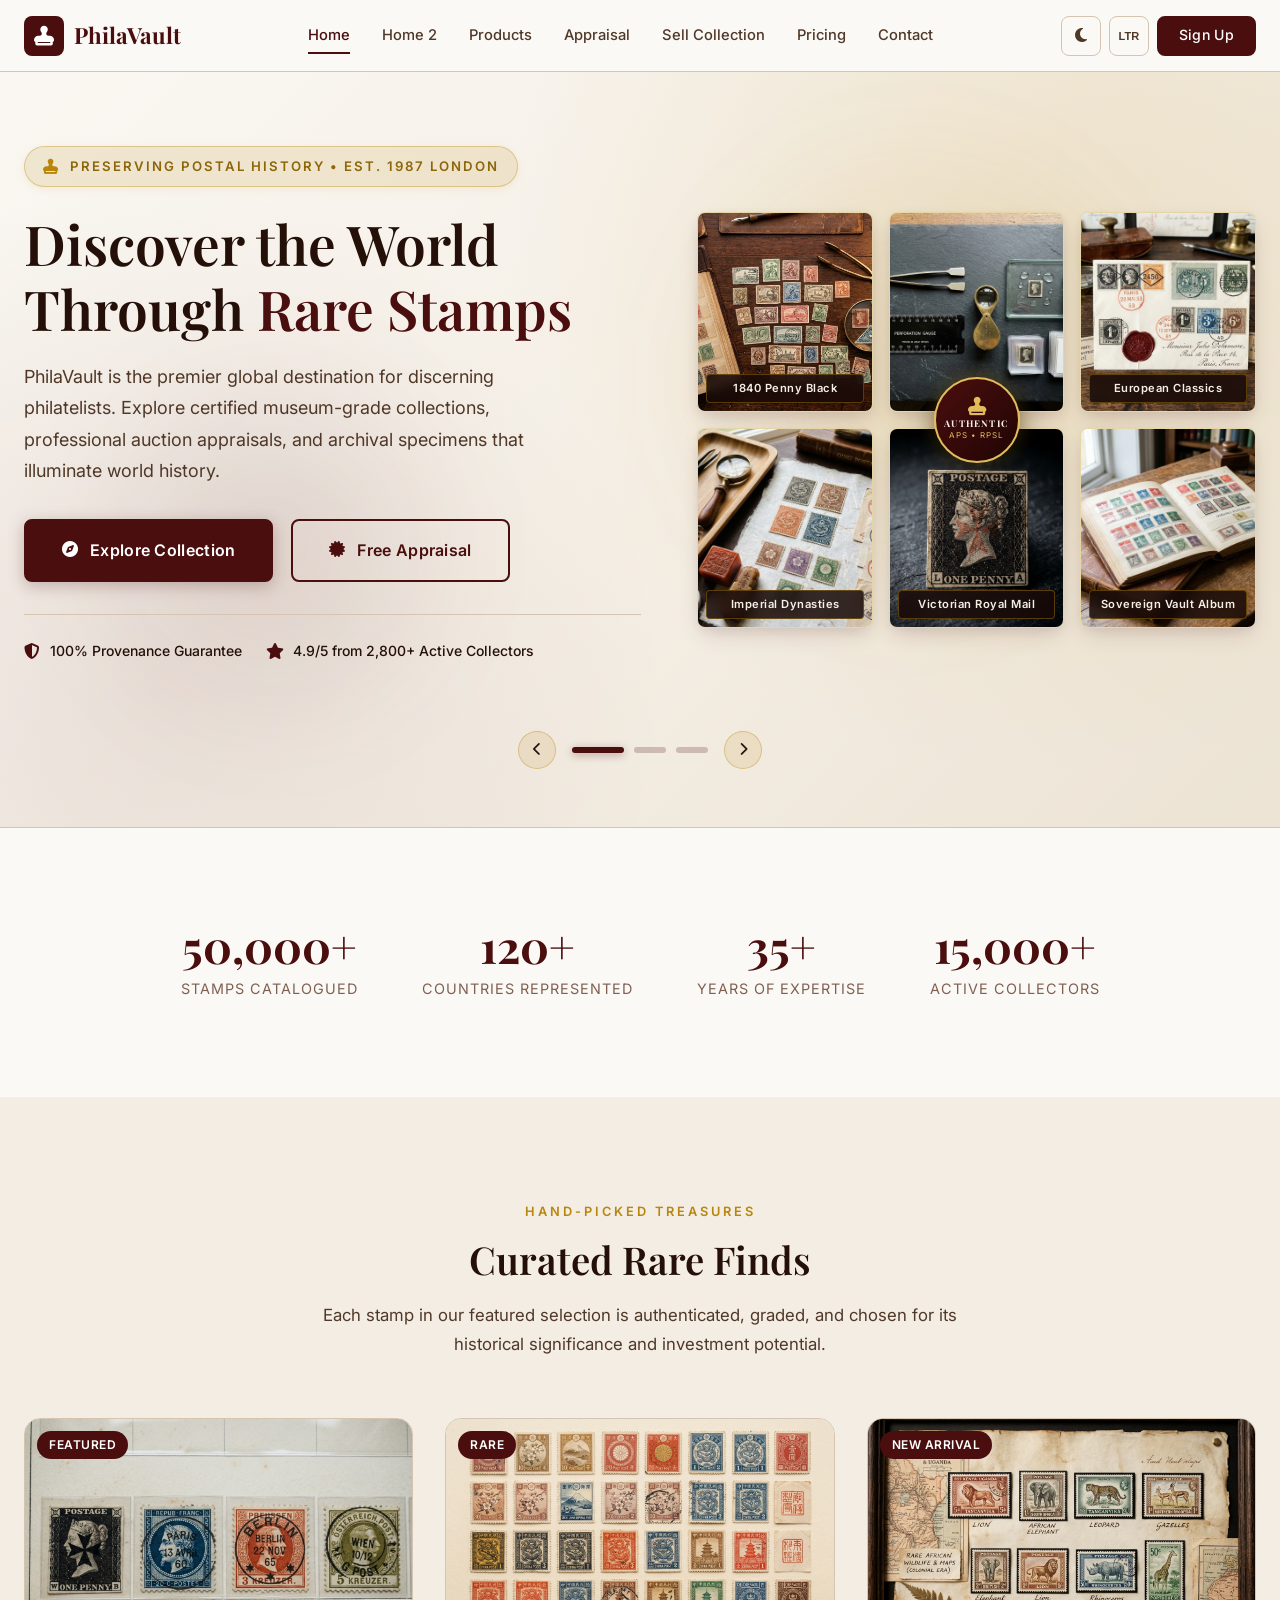
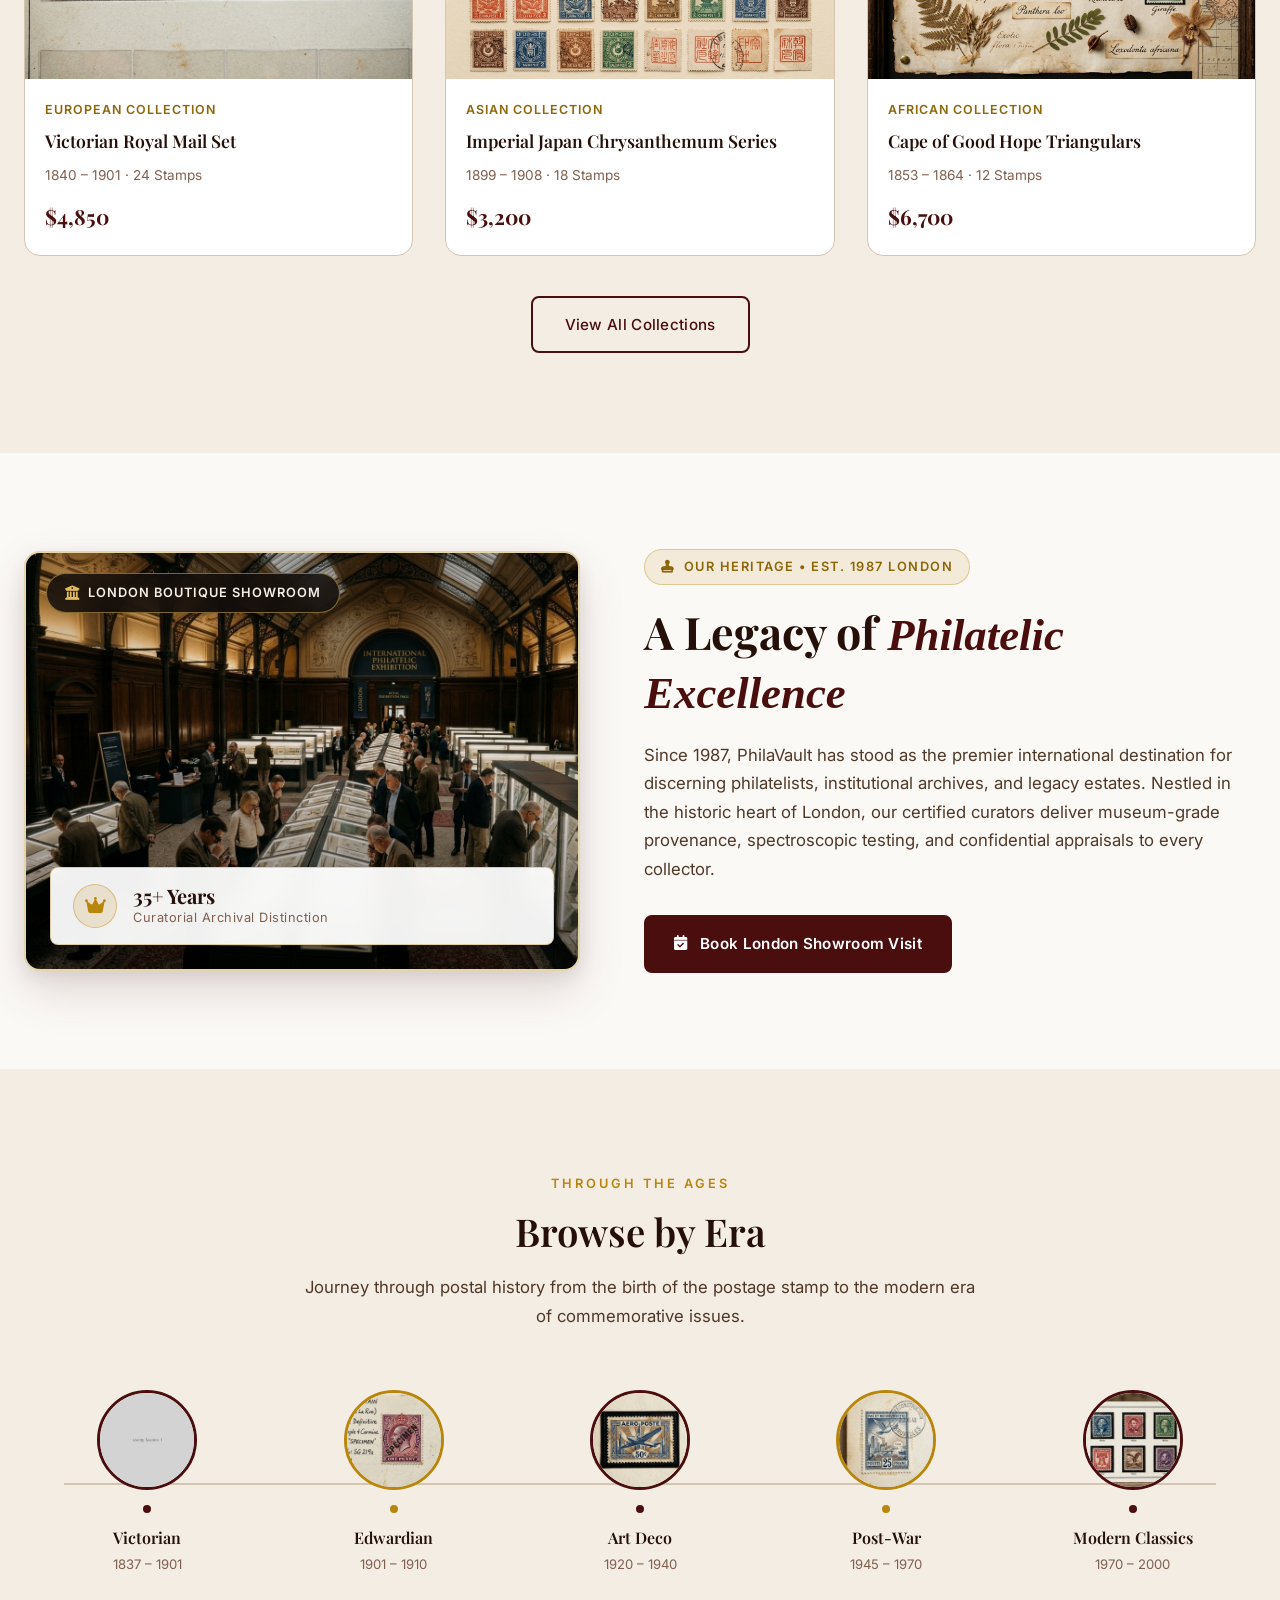
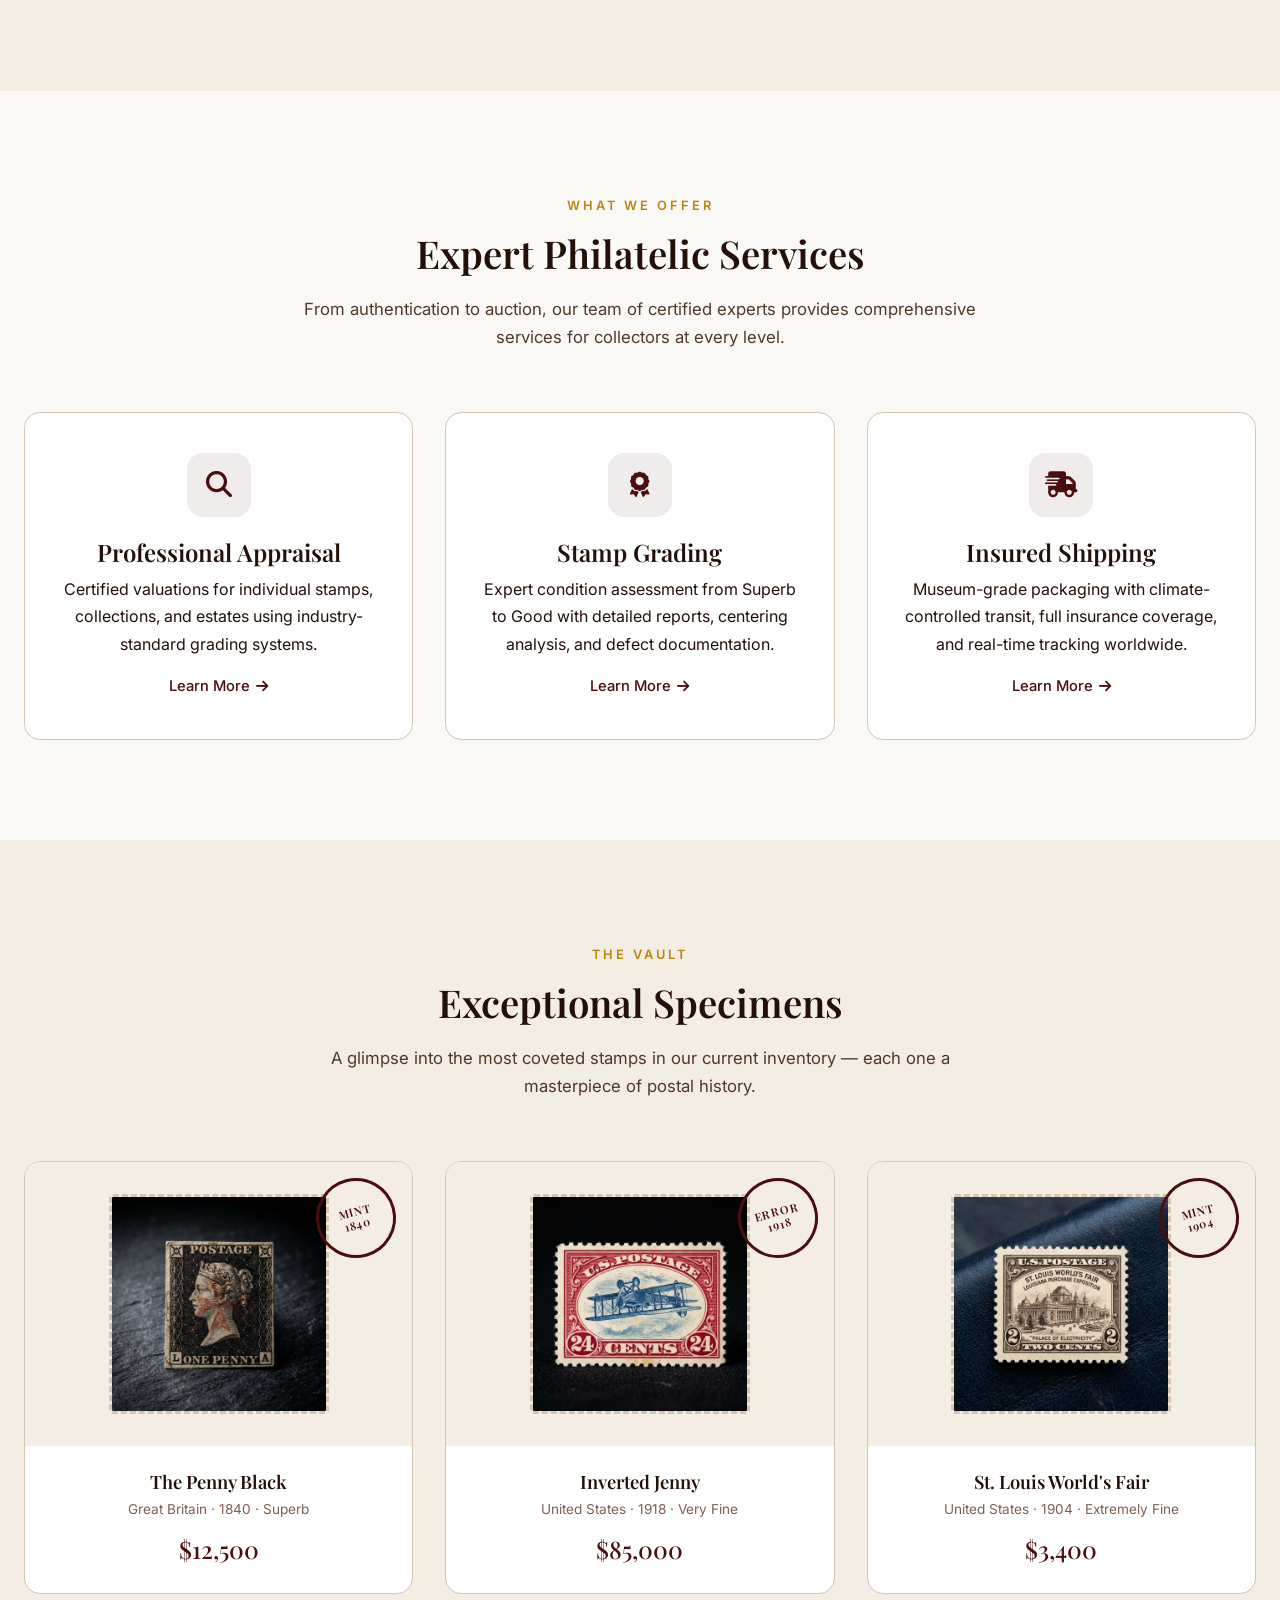
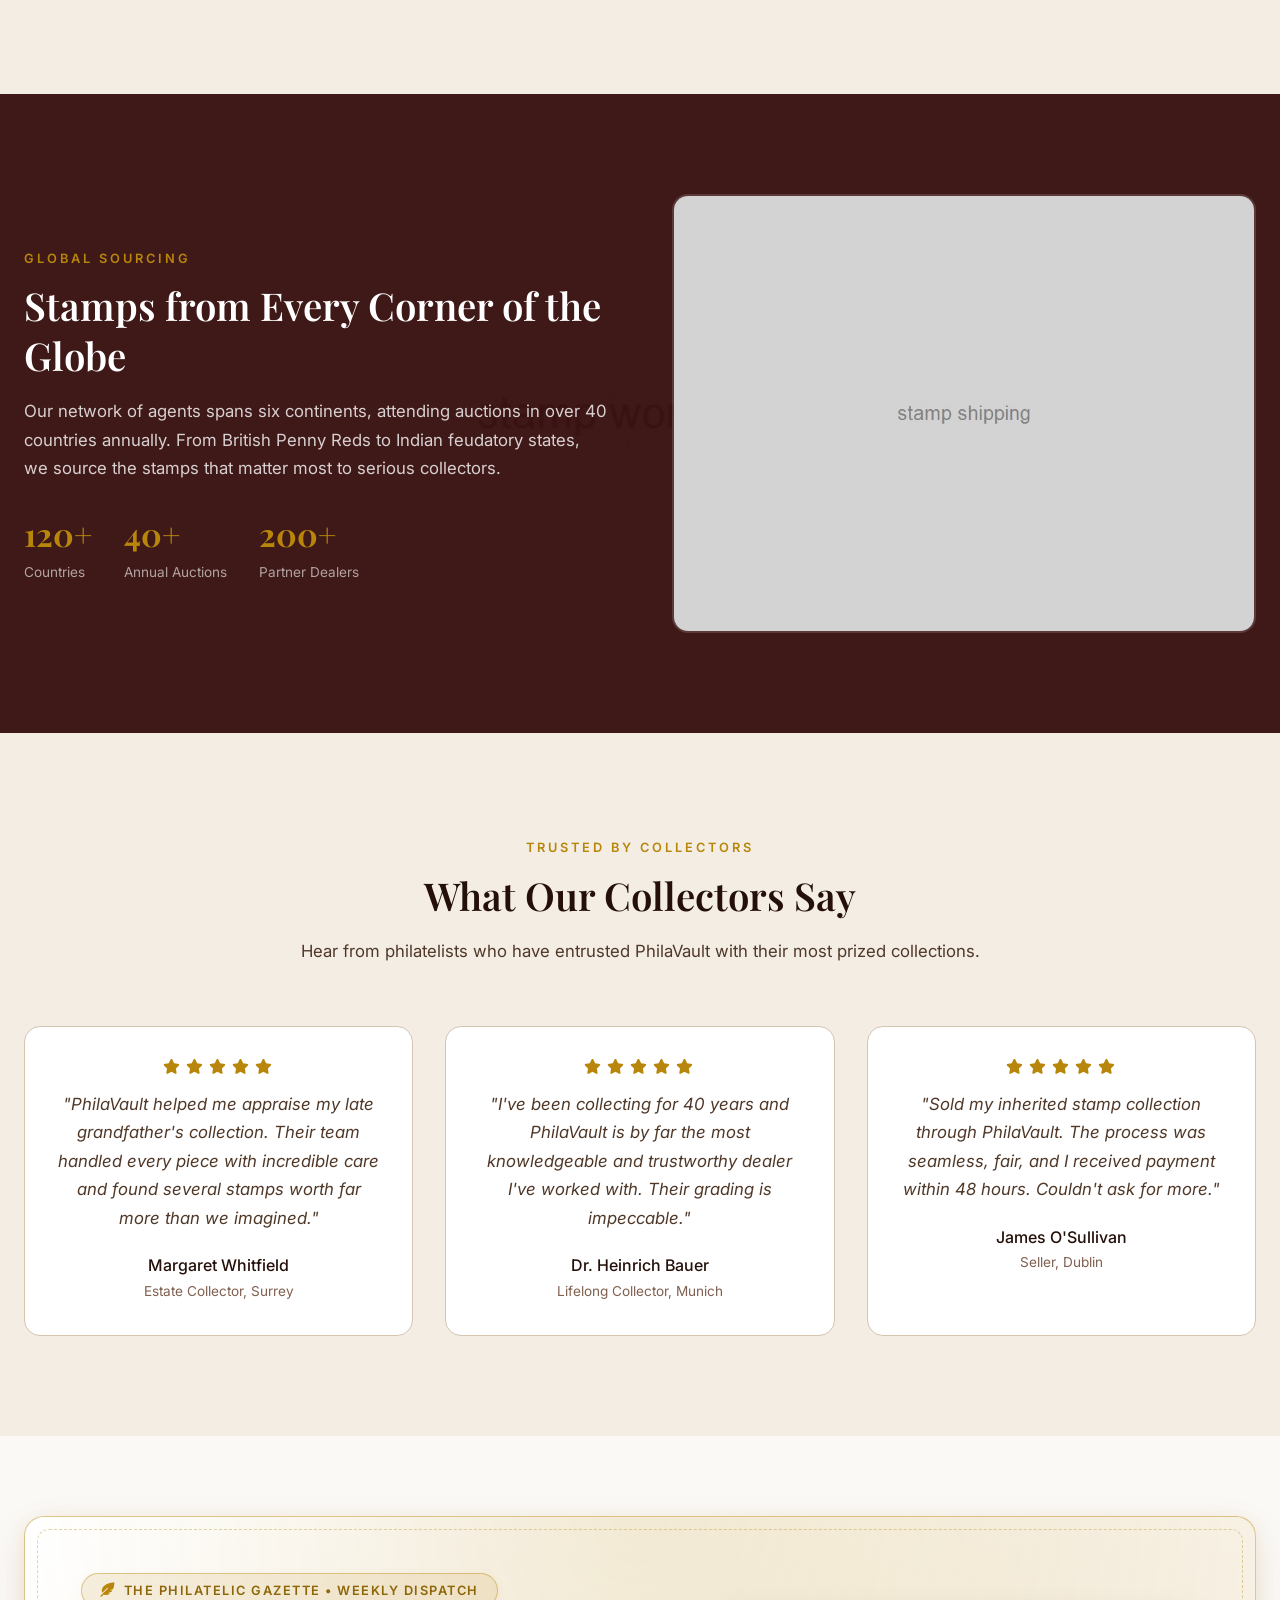
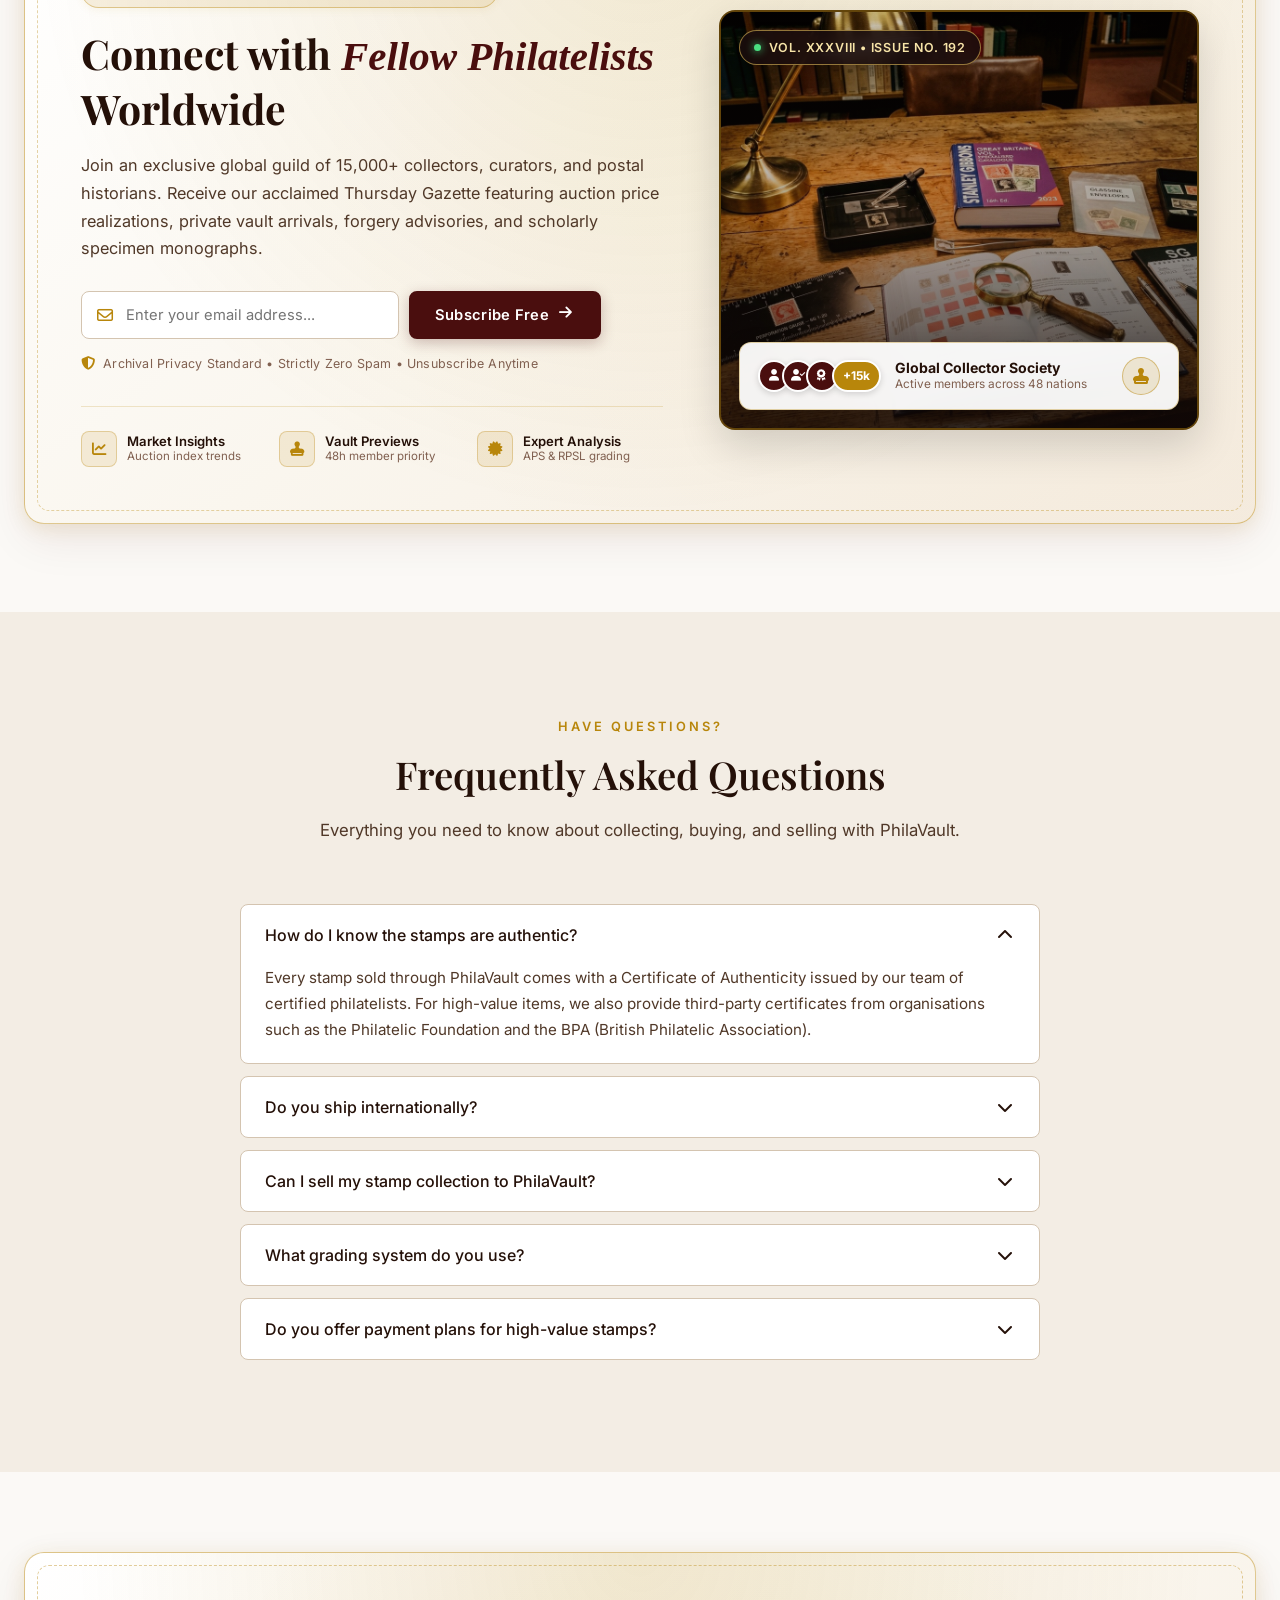
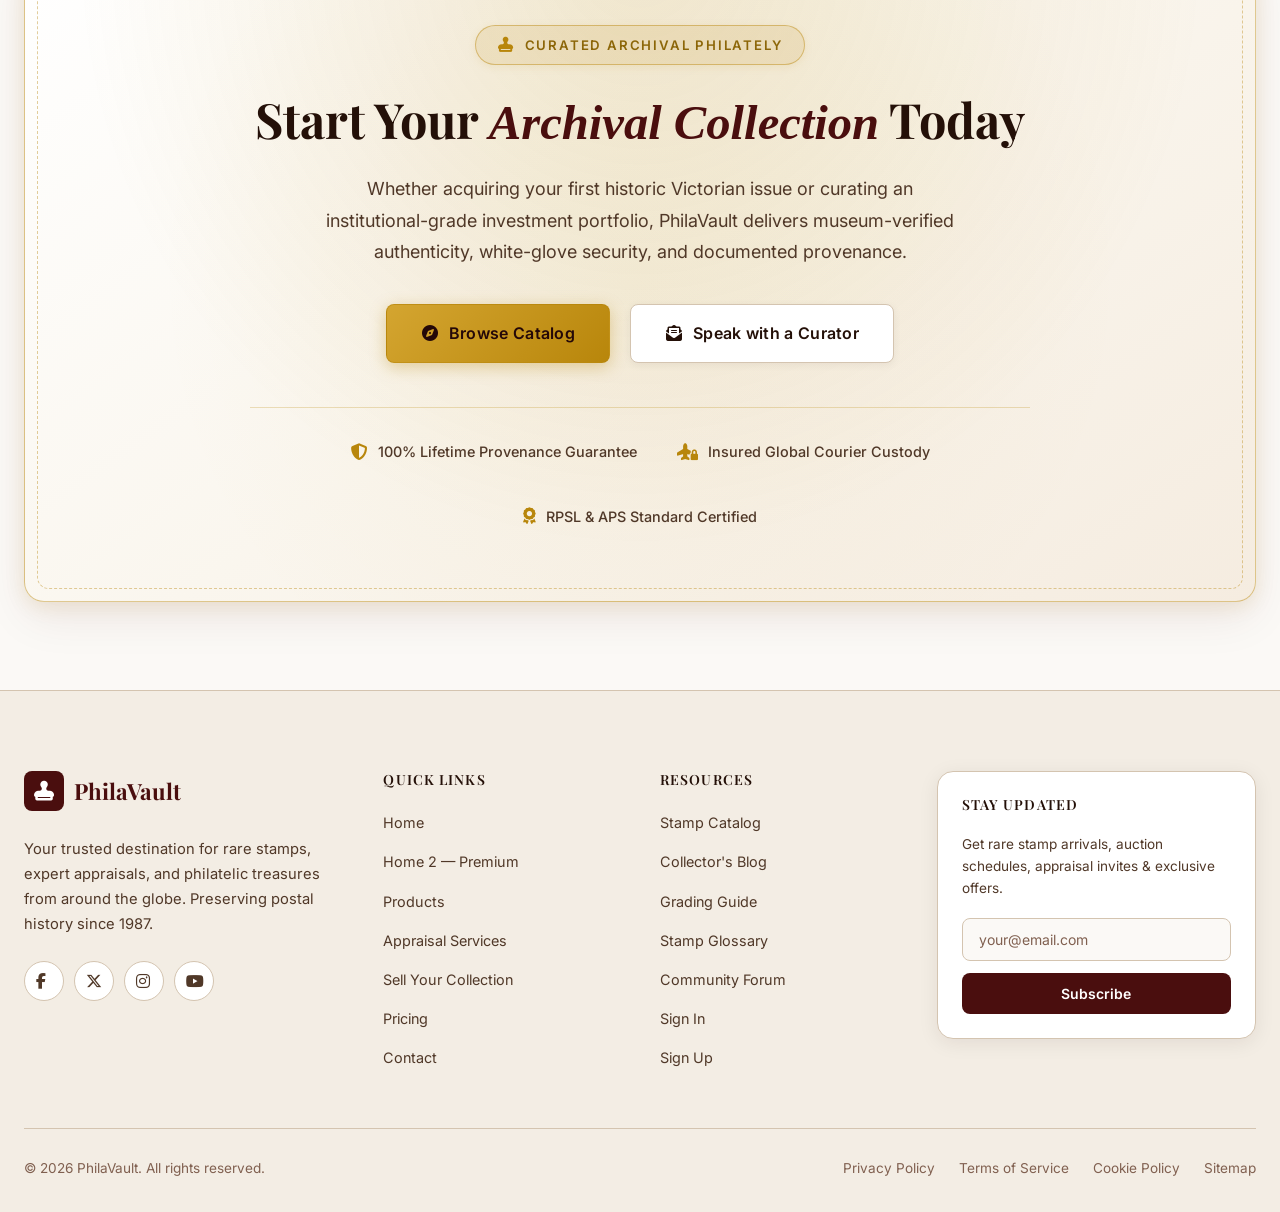
==== commit ff7b19f0: "fix" ====
--- a/index.html
+++ b/index.html
@@ -13,8 +13,8 @@
 </head>
 <body>
 
-  <!-- ==================== HERO (Archival Specimen Sheet Gallery) ==================== -->
-  <section class="hero hero-archive-section" id="hero" aria-label="Philatelic Gallery Showcase">
+  <!-- ==================== HERO (3-Slide Archival Carousel) ==================== -->
+  <section class="hero hero-archive-section hero-slider-section" id="heroSliderSection" aria-label="Philatelic Gallery Showcase">
     
     <!-- Theme-Inspired Philatelic Atmosphere & Canvas -->
     <div class="hero-canvas-wrap" aria-hidden="true">
@@ -24,97 +24,307 @@
     </div>
 
     <div class="container" style="position:relative;z-index:2;width:100%;">
-      <div class="hero-split-grid">
-        
-        <!-- Left Column: Editorial Narrative & Action CTAs -->
-        <div class="hero-content fade-in">
-          <div class="hero-prestige-badge">
-            <i class="fa-solid fa-stamp"></i>
-            <span>Preserving Postal History &bull; Est. 1987 London</span>
-          </div>
-
-          <h1 class="hero-title">
-            Discover the World Through <span class="highlight">Rare Stamps</span>
-          </h1>
-
-          <p class="hero-description">
-            PhilaVault is the premier global destination for discerning philatelists. Explore certified museum-grade collections, professional auction appraisals, and archival specimens that illuminate world history.
-          </p>
-
-          <div class="hero-actions">
-            <a href="products.html" class="btn btn-primary btn-lg">
-              <i class="fa-solid fa-compass"></i>
-              <span>Explore Collection</span>
-            </a>
-            <a href="appraisal.html" class="btn btn-secondary btn-lg">
-              <i class="fa-solid fa-certificate"></i>
-              <span>Free Appraisal</span>
-            </a>
-          </div>
-
-          <!-- Collector Trust Row -->
-          <div class="hero-trust-bar">
-            <div class="hero-trust-item">
-              <i class="fa-solid fa-shield-halved"></i>
-              <span>100% Provenance Guarantee</span>
-            </div>
-            <div class="hero-trust-item">
-              <i class="fa-solid fa-star"></i>
-              <span>4.9/5 from 2,800+ Active Collectors</span>
-            </div>
-          </div>
-        </div>
-
-        <!-- Right Column: 3x2 Archival Specimen Sheet Mosaic -->
-        <div class="hero-visual fade-in">
-          <div class="hero-specimen-collage">
-            
-            <!-- Tile 1 -->
-            <div class="hero-specimen-tile">
-              <img src="assets/images/hero-stamps.jpg" alt="1840 Penny Black and Victorian rarities on antique desk" width="220" height="200">
-              <span class="hero-tile-tag">1840 Penny Black</span>
-            </div>
-
-            <!-- Tile 2 -->
-            <div class="hero-specimen-tile">
-              <img src="assets/images/stamp-tools.jpg" alt="Master philatelist precision tweezers and magnifying loupe" width="220" height="200">
-            </div>
-
-            <!-- Tile 3 -->
-            <div class="hero-specimen-tile">
-              <img src="assets/images/cat-european-classics.jpg" alt="Classical European imperial stamp issues" width="220" height="200">
-              <span class="hero-tile-tag">European Classics</span>
-            </div>
-
-            <!-- Tile 4 -->
-            <div class="hero-specimen-tile">
-              <img src="assets/images/cat-asian-dynasties.jpg" alt="Asian dynastic imperial dragons and rare postmarks" width="220" height="200">
-              <span class="hero-tile-tag">Imperial Dynasties</span>
-            </div>
-
-            <!-- Tile 5 -->
-            <div class="hero-specimen-tile">
-              <img src="assets/images/stamp-rare-1.jpg" alt="Rare Victorian stamp specimen with certified postmark" width="220" height="200">
-              <span class="hero-tile-tag">Victorian Royal Mail</span>
-            </div>
-
-            <!-- Tile 6 -->
-            <div class="hero-specimen-tile">
-              <img src="assets/images/stamp-album.jpg" alt="Leather bound philatelic album with rare specimens" width="220" height="200">
-              <span class="hero-tile-tag">Sovereign Vault Album</span>
-            </div>
-
-            <!-- Center Floating Wax Seal Medallion -->
-            <div class="hero-wax-seal" aria-hidden="true">
-              <i class="fa-solid fa-stamp"></i>
-              <span>AUTHENTIC</span>
-              <small>APS &bull; RPSL</small>
-            </div>
-
-          </div>
-        </div>
-
-      </div>
+      <!-- Slides Wrapper -->
+      <div class="hero-slides-wrapper" id="heroSlidesWrapper">
+
+        <!-- ==================== SLIDE 1: Discovery & 3x2 Archival Specimen Mosaic ==================== -->
+        <div class="hero-slide active" data-slide="0">
+          <div class="hero-split-grid">
+            <!-- Left Column: Editorial Narrative & Action CTAs -->
+            <div class="hero-content">
+              <div class="hero-prestige-badge">
+                <i class="fa-solid fa-stamp"></i>
+                <span>Preserving Postal History &bull; Est. 1987 London</span>
+              </div>
+
+              <h1 class="hero-title">
+                Discover the World Through <span class="highlight">Rare Stamps</span>
+              </h1>
+
+              <p class="hero-description">
+                PhilaVault is the premier global destination for discerning philatelists. Explore certified museum-grade collections, professional auction appraisals, and archival specimens that illuminate world history.
+              </p>
+
+              <div class="hero-actions">
+                <a href="products.html" class="btn btn-primary btn-lg">
+                  <i class="fa-solid fa-compass"></i>
+                  <span>Explore Collection</span>
+                </a>
+                <a href="appraisal.html" class="btn btn-secondary btn-lg">
+                  <i class="fa-solid fa-certificate"></i>
+                  <span>Free Appraisal</span>
+                </a>
+              </div>
+
+              <!-- Collector Trust Row -->
+              <div class="hero-trust-bar">
+                <div class="hero-trust-item">
+                  <i class="fa-solid fa-shield-halved"></i>
+                  <span>100% Provenance Guarantee</span>
+                </div>
+                <div class="hero-trust-item">
+                  <i class="fa-solid fa-star"></i>
+                  <span>4.9/5 from 2,800+ Active Collectors</span>
+                </div>
+              </div>
+            </div>
+
+            <!-- Right Column: 3x2 Archival Specimen Sheet Mosaic -->
+            <div class="hero-visual">
+              <div class="hero-specimen-collage">
+                
+                <!-- Tile 1 -->
+                <div class="hero-specimen-tile">
+                  <img src="assets/images/hero-stamps.jpg" alt="1840 Penny Black and Victorian rarities on antique desk" width="220" height="200">
+                  <span class="hero-tile-tag">1840 Penny Black</span>
+                </div>
+
+                <!-- Tile 2 -->
+                <div class="hero-specimen-tile">
+                  <img src="assets/images/stamp-tools.jpg" alt="Master philatelist precision tweezers and magnifying loupe" width="220" height="200">
+                </div>
+
+                <!-- Tile 3 -->
+                <div class="hero-specimen-tile">
+                  <img src="assets/images/cat-european-classics.jpg" alt="Classical European imperial stamp issues" width="220" height="200">
+                  <span class="hero-tile-tag">European Classics</span>
+                </div>
+
+                <!-- Tile 4 -->
+                <div class="hero-specimen-tile">
+                  <img src="assets/images/cat-asian-dynasties.jpg" alt="Asian dynastic imperial dragons and rare postmarks" width="220" height="200">
+                  <span class="hero-tile-tag">Imperial Dynasties</span>
+                </div>
+
+                <!-- Tile 5 -->
+                <div class="hero-specimen-tile">
+                  <img src="assets/images/stamp-rare-1.jpg" alt="Rare Victorian stamp specimen with certified postmark" width="220" height="200">
+                  <span class="hero-tile-tag">Victorian Royal Mail</span>
+                </div>
+
+                <!-- Tile 6 -->
+                <div class="hero-specimen-tile">
+                  <img src="assets/images/stamp-album.jpg" alt="Leather bound philatelic album with rare specimens" width="220" height="200">
+                  <span class="hero-tile-tag">Sovereign Vault Album</span>
+                </div>
+
+                <!-- Center Floating Wax Seal Medallion -->
+                <div class="hero-wax-seal" aria-hidden="true">
+                  <i class="fa-solid fa-stamp"></i>
+                  <span>AUTHENTIC</span>
+                  <small>APS &bull; RPSL</small>
+                </div>
+
+              </div>
+            </div>
+          </div>
+        </div>
+
+        <!-- ==================== SLIDE 2: Royal British & Imperial Empire Mail ==================== -->
+        <div class="hero-slide" data-slide="1">
+          <div class="hero-split-grid">
+            <!-- Left Column: Editorial Narrative & Action CTAs -->
+            <div class="hero-content">
+              <div class="hero-prestige-badge">
+                <i class="fa-solid fa-crown"></i>
+                <span>Victorian Classics &bull; RPSL Certified</span>
+              </div>
+
+              <h1 class="hero-title">
+                Masterpieces of the <span class="highlight">Royal British Mail</span>
+              </h1>
+
+              <p class="hero-description">
+                Trace the dawn of adhesive postage from the 1840 Penny Black to rare Victorian Queen's head imperforates and British Empire colonial provisional covers, each verified with documented pedigree.
+              </p>
+
+              <div class="hero-actions">
+                <a href="products.html" class="btn btn-primary btn-lg">
+                  <i class="fa-solid fa-gem"></i>
+                  <span>Explore Royal Classics</span>
+                </a>
+                <a href="products.html" class="btn btn-secondary btn-lg">
+                  <i class="fa-solid fa-award"></i>
+                  <span>View Exhibition Sets</span>
+                </a>
+              </div>
+
+              <!-- Collector Trust Row -->
+              <div class="hero-trust-bar">
+                <div class="hero-trust-item">
+                  <i class="fa-solid fa-building-columns"></i>
+                  <span>RPSL & APS Affiliated Standards</span>
+                </div>
+                <div class="hero-trust-item">
+                  <i class="fa-solid fa-microscope"></i>
+                  <span>Spectroscopic Paper & Ink Tested</span>
+                </div>
+              </div>
+            </div>
+
+            <!-- Right Column: 3x2 Archival Specimen Sheet Mosaic -->
+            <div class="hero-visual">
+              <div class="hero-specimen-collage">
+                
+                <!-- Tile 1 -->
+                <div class="hero-specimen-tile">
+                  <img src="assets/images/hero-royal-british-mail.jpg" alt="1840 Two Penny Blue and Penny Black exhibition set" width="220" height="200">
+                  <span class="hero-tile-tag">1840 Two Penny Blue</span>
+                </div>
+
+                <!-- Tile 2 -->
+                <div class="hero-specimen-tile">
+                  <img src="assets/images/stamp-penny-reds.jpg" alt="1841 Victorian Penny Red imperforate plate specimen" width="220" height="200">
+                </div>
+
+                <!-- Tile 3 -->
+                <div class="hero-specimen-tile">
+                  <img src="assets/images/stamp-country-gb.jpg" alt="Great Britain Queen Victoria Jubilee issue" width="220" height="200">
+                  <span class="hero-tile-tag">Queen Victoria Jubilee</span>
+                </div>
+
+                <!-- Tile 4 -->
+                <div class="hero-specimen-tile">
+                  <img src="assets/images/stamp-cape-triangles.jpg" alt="1853 Cape of Good Hope triangular classic issue" width="220" height="200">
+                  <span class="hero-tile-tag">Cape Triangles 1853</span>
+                </div>
+
+                <!-- Tile 5 -->
+                <div class="hero-specimen-tile">
+                  <img src="assets/images/stamp-rare-2.jpg" alt="Rare British Empire colonial cover and imperforates" width="220" height="200">
+                  <span class="hero-tile-tag">Empire Specimen Cover</span>
+                </div>
+
+                <!-- Tile 6 -->
+                <div class="hero-specimen-tile">
+                  <img src="assets/images/stamp-imperial-album-bundle.jpg" alt="British Empire royal archival stamp sheets" width="220" height="200">
+                  <span class="hero-tile-tag">Royal Archive Sheets</span>
+                </div>
+
+                <!-- Center Floating Wax Seal Medallion -->
+                <div class="hero-wax-seal" aria-hidden="true">
+                  <i class="fa-solid fa-crown"></i>
+                  <span>ROYAL MAIL</span>
+                  <small>1840 &bull; RPSL</small>
+                </div>
+
+              </div>
+            </div>
+          </div>
+        </div>
+
+        <!-- ==================== SLIDE 3: White-Glove Consignment & Vault Appraisals ==================== -->
+        <div class="hero-slide" data-slide="2">
+          <div class="hero-split-grid">
+            <!-- Left Column: Editorial Narrative & Action CTAs -->
+            <div class="hero-content">
+              <div class="hero-prestige-badge">
+                <i class="fa-solid fa-scale-balanced"></i>
+                <span>White-Glove Valuation &bull; Private Vault</span>
+              </div>
+
+              <h1 class="hero-title">
+                Expert Appraisals & <span class="highlight">Vault Acquisitions</span>
+              </h1>
+
+              <p class="hero-description">
+                Entrust your lifetime collection or family estate to certified senior philatelic curators. We deliver confidential grading, auction fair-market estimates, and discreet global private treaty placements.
+              </p>
+
+              <div class="hero-actions">
+                <a href="appraisal.html" class="btn btn-primary btn-lg">
+                  <i class="fa-solid fa-file-signature"></i>
+                  <span>Request Free Valuation</span>
+                </a>
+                <a href="sell.html" class="btn btn-secondary btn-lg">
+                  <i class="fa-solid fa-vault"></i>
+                  <span>Consign Your Archive</span>
+                </a>
+              </div>
+
+              <!-- Collector Trust Row -->
+              <div class="hero-trust-bar">
+                <div class="hero-trust-item">
+                  <i class="fa-solid fa-lock"></i>
+                  <span>Strict Confidentiality & Escrow</span>
+                </div>
+                <div class="hero-trust-item">
+                  <i class="fa-solid fa-shield"></i>
+                  <span>Lloyd's Insured Archival Custody</span>
+                </div>
+              </div>
+            </div>
+
+            <!-- Right Column: 3x2 Archival Specimen Sheet Mosaic -->
+            <div class="hero-visual">
+              <div class="hero-specimen-collage">
+                
+                <!-- Tile 1 -->
+                <div class="hero-specimen-tile">
+                  <img src="assets/images/stamp-curator-valuation.jpg" alt="Senior philatelist physical appraisal with precision loupe" width="220" height="200">
+                  <span class="hero-tile-tag">Curator Valuation</span>
+                </div>
+
+                <!-- Tile 2 -->
+                <div class="hero-specimen-tile">
+                  <img src="assets/images/stamp-microscopic-grading.jpg" alt="High magnification forensic paper and ink grading" width="220" height="200">
+                </div>
+
+                <!-- Tile 3 -->
+                <div class="hero-specimen-tile">
+                  <img src="assets/images/stamp-private-appraisal.jpg" alt="Archival certificate and fair-market appraisal document" width="220" height="200">
+                  <span class="hero-tile-tag">Certified Appraisal</span>
+                </div>
+
+                <!-- Tile 4 -->
+                <div class="hero-specimen-tile">
+                  <img src="assets/images/stamp-grading.jpg" alt="Museum grade archival encapsulation and grading slab" width="220" height="200">
+                  <span class="hero-tile-tag">Grade 98 Superb Slab</span>
+                </div>
+
+                <!-- Tile 5 -->
+                <div class="hero-specimen-tile">
+                  <img src="assets/images/stamp-victorian-consign-sold.jpg" alt="Discreet vault auction consignment specimen" width="220" height="200">
+                  <span class="hero-tile-tag">Private Treaty Escrow</span>
+                </div>
+
+                <!-- Tile 6 -->
+                <div class="hero-specimen-tile">
+                  <img src="assets/images/stamp-preservation.jpg" alt="Archival temperature-controlled preservation capsule" width="220" height="200">
+                  <span class="hero-tile-tag">Vault Custody Storage</span>
+                </div>
+
+                <!-- Center Floating Wax Seal Medallion -->
+                <div class="hero-wax-seal" aria-hidden="true">
+                  <i class="fa-solid fa-scale-balanced"></i>
+                  <span>CERTIFIED</span>
+                  <small>GRADE 98 &bull; VAULT</small>
+                </div>
+
+              </div>
+            </div>
+          </div>
+        </div>
+
+      </div>
+
+      <!-- Slider Navigation: Dots & Arrow Controls -->
+      <div class="hero-slider-nav-wrap">
+        <button class="hero-slider-arrow hero-prev" id="heroPrevBtn" aria-label="Previous Slide">
+          <i class="fa-solid fa-chevron-left"></i>
+        </button>
+
+        <div class="hero-slider-dots">
+          <button class="hero-dot active" aria-label="Slide 1: Rare Stamps Discovery" data-index="0"></button>
+          <button class="hero-dot" aria-label="Slide 2: Royal British Mail" data-index="1"></button>
+          <button class="hero-dot" aria-label="Slide 3: White-Glove Valuation" data-index="2"></button>
+        </div>
+
+        <button class="hero-slider-arrow hero-next" id="heroNextBtn" aria-label="Next Slide">
+          <i class="fa-solid fa-chevron-right"></i>
+        </button>
+      </div>
+
     </div>
   </section>
 
@@ -194,37 +404,61 @@
     </div>
   </section>
 
-  <!-- ==================== OUR STORY (split) ==================== -->
-  <section class="section">
+  <!-- ==================== OUR HERITAGE (Museum Boutique Showcase) ==================== -->
+  <section class="heritage-showcase-section" id="heritageSection" aria-label="Our Heritage & Legacy">
     <div class="container">
-      <div class="section-split fade-in">
-        <div class="split-image">
-          <img src="assets/images/stamp-about.jpg" alt="Inside the PhilaVault shop" loading="lazy">
-        </div>
-        <div class="split-content">
-          <span class="section-label">Our Heritage</span>
-          <h2>A Legacy of Philatelic Excellence</h2>
-          <p>Since 1987, PhilaVault has been the trusted partner for collectors, investors, and estates worldwide. Nestled in the heart of London, our team of certified philatelists brings decades of auction-house experience to every transaction.</p>
-          <ul style="margin-bottom:24px;">
-            <li style="display:flex;align-items:center;gap:12px;padding:8px 0;color:var(--text-secondary);font-size:0.95rem;">
-              <i class="fa-solid fa-check" style="color:var(--primary);width:20px;"></i>
-              Certified by the American Philatelic Society
-            </li>
-            <li style="display:flex;align-items:center;gap:12px;padding:8px 0;color:var(--text-secondary);font-size:0.95rem;">
-              <i class="fa-solid fa-check" style="color:var(--primary);width:20px;"></i>
-              Full authentication on every item sold
-            </li>
-            <li style="display:flex;align-items:center;gap:12px;padding:8px 0;color:var(--text-secondary);font-size:0.95rem;">
-              <i class="fa-solid fa-check" style="color:var(--primary);width:20px;"></i>
-              Climate-controlled archival storage
-            </li>
-            <li style="display:flex;align-items:center;gap:12px;padding:8px 0;color:var(--text-secondary);font-size:0.95rem;">
-              <i class="fa-solid fa-check" style="color:var(--primary);width:20px;"></i>
-              Insured worldwide shipping
-            </li>
-          </ul>
-          <a href="contact.html" class="btn btn-primary">Visit Our Store</a>
-        </div>
+      <div class="heritage-showcase-grid fade-in">
+        
+        <!-- Left Column: Archival Vitrine Frame with Showroom Photography -->
+        <div class="heritage-vitrine-wrap">
+          <div class="heritage-vitrine-frame">
+            <img src="assets/images/stamp-about.jpg" alt="Inside the historic PhilaVault London philatelic showroom" width="600" height="480" class="heritage-vitrine-img">
+            <div class="heritage-vitrine-glow" aria-hidden="true"></div>
+            
+            <!-- Top Floating Archival Stamp Pill -->
+            <div class="heritage-floating-pill">
+              <i class="fa-solid fa-building-columns"></i>
+              <span>London Boutique Showroom</span>
+            </div>
+
+            <!-- Bottom Floating Experience Medallion -->
+            <div class="heritage-experience-card">
+              <div class="heritage-exp-icon">
+                <i class="fa-solid fa-crown"></i>
+              </div>
+              <div class="heritage-exp-text">
+                <div class="heritage-exp-num">35+ Years</div>
+                <div class="heritage-exp-label">Curatorial Archival Distinction</div>
+              </div>
+            </div>
+          </div>
+        </div>
+
+        <!-- Right Column: Editorial Narrative, 2x2 Credibility Badges & Actions -->
+        <div class="heritage-editorial-wrap">
+          <div class="heritage-prestige-tag">
+            <i class="fa-solid fa-stamp"></i>
+            <span>Our Heritage &bull; Est. 1987 London</span>
+          </div>
+
+          <h2 class="heritage-headline">
+            A Legacy of <span class="highlight">Philatelic Excellence</span>
+          </h2>
+
+          <p class="heritage-lead-copy">
+            Since 1987, PhilaVault has stood as the premier international destination for discerning philatelists, institutional archives, and legacy estates. Nestled in the historic heart of London, our certified curators deliver museum-grade provenance, spectroscopic testing, and confidential appraisals to every collector.
+          </p>
+
+          <!-- Action CTA -->
+          <div class="heritage-cta-row">
+            <a href="contact.html" class="btn btn-primary btn-lg">
+              <i class="fa-solid fa-calendar-check"></i>
+              <span>Book London Showroom Visit</span>
+            </a>
+          </div>
+
+        </div>
+
       </div>
     </div>
   </section>
@@ -253,7 +487,7 @@
 
           <a href="products.html" style="flex:1;min-width:200px;text-align:center;position:relative;z-index:1;padding:0 16px;text-decoration:none;">
             <div style="width:100px;height:100px;border-radius:50%;overflow:hidden;margin:0 auto 12px;border:3px solid var(--secondary);background:var(--card-bg);">
-              <img src="assets/images/stamp-feature-2.jpg" alt="Edwardian Era" style="width:100%;height:100%;object-fit:cover;">
+              <img src="assets/images/stamp-era-edwardian.jpg" alt="Edwardian Era" style="width:100%;height:100%;object-fit:cover;">
             </div>
             <div style="width:14px;height:14px;border-radius:50%;background:var(--secondary);margin:0 auto 12px;border:3px solid var(--bg-secondary);"></div>
             <h4 style="font-size:1rem;margin-bottom:4px;color:var(--text-primary);">Edwardian</h4>
@@ -262,7 +496,7 @@
 
           <a href="products.html" style="flex:1;min-width:200px;text-align:center;position:relative;z-index:1;padding:0 16px;text-decoration:none;">
             <div style="width:100px;height:100px;border-radius:50%;overflow:hidden;margin:0 auto 12px;border:3px solid var(--primary);background:var(--card-bg);">
-              <img src="assets/images/stamp-feature-3.jpg" alt="Art Deco Era" style="width:100%;height:100%;object-fit:cover;">
+              <img src="assets/images/stamp-era-art-deco.jpg" alt="Art Deco Era" style="width:100%;height:100%;object-fit:cover;">
             </div>
             <div style="width:14px;height:14px;border-radius:50%;background:var(--primary);margin:0 auto 12px;border:3px solid var(--bg-secondary);"></div>
             <h4 style="font-size:1rem;margin-bottom:4px;color:var(--text-primary);">Art Deco</h4>
@@ -271,7 +505,7 @@
 
           <a href="products.html" style="flex:1;min-width:200px;text-align:center;position:relative;z-index:1;padding:0 16px;text-decoration:none;">
             <div style="width:100px;height:100px;border-radius:50%;overflow:hidden;margin:0 auto 12px;border:3px solid var(--secondary);background:var(--card-bg);">
-              <img src="assets/images/stamp-feature-4.jpg" alt="Post-War Era" style="width:100%;height:100%;object-fit:cover;">
+              <img src="assets/images/stamp-era-post-war.jpg" alt="Post-War Era" style="width:100%;height:100%;object-fit:cover;">
             </div>
             <div style="width:14px;height:14px;border-radius:50%;background:var(--secondary);margin:0 auto 12px;border:3px solid var(--bg-secondary);"></div>
             <h4 style="font-size:1rem;margin-bottom:4px;color:var(--text-primary);">Post-War</h4>
@@ -471,39 +705,107 @@
     </div>
   </section>
 
-  <!-- ==================== COMMUNITY / NEWSLETTER ==================== -->
-  <section class="section">
+  <!-- ==================== PHILATELIC COMMUNITY & GAZETTE SHOWCASE ==================== -->
+  <section class="philatelic-community-section" id="communitySection" aria-label="Join PhilaVault Philatelic Community">
     <div class="container">
-      <div class="section-split fade-in">
-        <div class="split-content">
-          <span class="section-label">Join the Community</span>
-          <h2>Connect with Fellow Philatelists</h2>
-          <p>Our community of 15,000+ collectors shares knowledge, trades stamps, and celebrates the art of philately together. Subscribe to our weekly gazette for market insights, new arrivals, and exclusive member offers.</p>
-          <form style="display:flex;gap:12px;margin-top:24px;max-width:440px;flex-wrap:wrap;" onsubmit="event.preventDefault();">
-            <input type="email" class="form-control" placeholder="Enter your email address" style="flex:1;min-width:200px;">
-            <button type="submit" class="btn btn-primary">Subscribe</button>
-          </form>
-          <p style="font-size:0.82rem;color:var(--text-muted);margin-top:12px;">Join 15,000+ subscribers. No spam, unsubscribe anytime.</p>
-        </div>
-        <div class="split-image">
-          <img src="assets/images/stamp-community.jpg" alt="Stamp collectors community" loading="lazy">
-        </div>
-      </div>
-    </div>
-  </section>
-
-  <!-- ==================== CTA BAND ==================== -->
-  <section style="background:var(--primary-dark);padding:80px 0;position:relative;overflow:hidden;">
-    <div style="position:absolute;top:0;left:0;right:0;bottom:0;opacity:0.06;">
-      <img src="assets/images/stamp-cta-bg.jpg" alt="" style="width:100%;height:100%;object-fit:cover;">
-    </div>
-    <div class="container" style="text-align:center;position:relative;z-index:1;">
-      <div class="fade-in">
-        <h2 style="color:#fff;margin-bottom:16px;font-size:2.2rem;">Start Your Collection Today</h2>
-        <p style="color:rgba(255,255,255,0.75);max-width:560px;margin:0 auto 32px;font-size:1.05rem;">Whether you're a seasoned philatelist or just beginning your journey, PhilaVault has the expertise and inventory to elevate your collection.</p>
-        <div style="display:flex;gap:16px;justify-content:center;flex-wrap:wrap;">
-          <a href="products.html" class="btn btn-gold">Browse Collection</a>
-          <a href="contact.html" class="btn btn-secondary" style="color:#fff;border-color:rgba(255,255,255,0.4);">Contact Us</a>
+      <div class="community-vitrine-card fade-in">
+        <div class="community-backdrop" aria-hidden="true"></div>
+
+        <div class="community-grid">
+          <!-- Left Column: Editorial & Subscription -->
+          <div class="community-editorial">
+            <div class="community-pill">
+              <i class="fa-solid fa-feather-pointed"></i>
+              <span>The Philatelic Gazette &bull; Weekly Dispatch</span>
+            </div>
+
+            <h2 class="community-title">
+              Connect with <span class="highlight">Fellow Philatelists</span> Worldwide
+            </h2>
+
+            <p class="community-description">
+              Join an exclusive global guild of 15,000+ collectors, curators, and postal historians. Receive our acclaimed Thursday Gazette featuring auction price realizations, private vault arrivals, forgery advisories, and scholarly specimen monographs.
+            </p>
+
+            <!-- Newsletter Subscription Form -->
+            <form class="community-form" onsubmit="event.preventDefault(); alert('Thank you for subscribing to the PhilaVault Gazette!');">
+              <div class="community-input-wrap">
+                <i class="fa-regular fa-envelope community-input-icon"></i>
+                <input type="email" class="community-input" placeholder="Enter your email address..." required aria-label="Email address for gazette">
+              </div>
+              <button type="submit" class="btn btn-primary community-submit-btn">
+                <span>Subscribe Free</span>
+                <i class="fa-solid fa-arrow-right"></i>
+              </button>
+            </form>
+
+            <div class="community-guarantee">
+              <i class="fa-solid fa-shield-halved"></i>
+              <span>Archival Privacy Standard &bull; Strictly Zero Spam &bull; Unsubscribe Anytime</span>
+            </div>
+
+            <!-- Value Highlights Grid -->
+            <div class="community-perks-row">
+              <div class="community-perk-item">
+                <div class="community-perk-icon">
+                  <i class="fa-solid fa-chart-line"></i>
+                </div>
+                <div>
+                  <strong>Market Insights</strong>
+                  <span>Auction index trends</span>
+                </div>
+              </div>
+              <div class="community-perk-item">
+                <div class="community-perk-icon">
+                  <i class="fa-solid fa-stamp"></i>
+                </div>
+                <div>
+                  <strong>Vault Previews</strong>
+                  <span>48h member priority</span>
+                </div>
+              </div>
+              <div class="community-perk-item">
+                <div class="community-perk-icon">
+                  <i class="fa-solid fa-certificate"></i>
+                </div>
+                <div>
+                  <strong>Expert Analysis</strong>
+                  <span>APS &amp; RPSL grading</span>
+                </div>
+              </div>
+            </div>
+          </div>
+
+          <!-- Right Column: Visual Frame with Real Photography & Floating Badges -->
+          <div class="community-visual-wrap">
+            <div class="community-vitrine-frame">
+              <img src="assets/images/stamp-community.jpg" alt="Philatelists and collectors examining rare archival stamps at a London symposium" class="community-img" loading="lazy">
+              <div class="community-frame-sheen" aria-hidden="true"></div>
+
+              <!-- Floating Top Gazette Pill -->
+              <div class="community-floating-badge top-badge">
+                <div class="comm-badge-dot"></div>
+                <span>Vol. XXXVIII &bull; Issue No. 192</span>
+              </div>
+
+              <!-- Floating Bottom Members Showcase Card -->
+              <div class="community-experience-card">
+                <div class="comm-avatar-stack">
+                  <div class="comm-avatar"><i class="fa-solid fa-user"></i></div>
+                  <div class="comm-avatar"><i class="fa-solid fa-user-check"></i></div>
+                  <div class="comm-avatar"><i class="fa-solid fa-award"></i></div>
+                  <div class="comm-avatar-count">+15k</div>
+                </div>
+                <div class="comm-exp-text">
+                  <span class="comm-exp-title">Global Collector Society</span>
+                  <span class="comm-exp-sub">Active members across 48 nations</span>
+                </div>
+                <div class="comm-exp-seal" title="Certified RPSL Guild">
+                  <i class="fa-solid fa-stamp"></i>
+                </div>
+              </div>
+            </div>
+          </div>
         </div>
       </div>
     </div>
@@ -567,6 +869,51 @@
     </div>
   </section>
 
+  <!-- ==================== ARCHIVAL CTA VITRINE BANNER ==================== -->
+  <section class="archival-cta-section" id="collectionCta" aria-label="Start Your Philatelic Collection">
+    <div class="container">
+      <div class="archival-cta-card fade-in">
+        <div class="archival-cta-backdrop" aria-hidden="true"></div>
+        <div class="archival-cta-inner">
+          <div class="archival-cta-pill">
+            <i class="fa-solid fa-stamp"></i>
+            <span>Curated Archival Philately</span>
+          </div>
+          <h2 class="archival-cta-title">
+            Start Your <span class="highlight">Archival Collection</span> Today
+          </h2>
+          <p class="archival-cta-text">
+            Whether acquiring your first historic Victorian issue or curating an institutional-grade investment portfolio, PhilaVault delivers museum-verified authenticity, white-glove security, and documented provenance.
+          </p>
+          <div class="archival-cta-actions">
+            <a href="products.html" class="btn archival-cta-btn-gold">
+              <i class="fa-solid fa-compass"></i>
+              <span>Browse Catalog</span>
+            </a>
+            <a href="contact.html" class="btn archival-cta-btn-outline">
+              <i class="fa-solid fa-envelope-open-text"></i>
+              <span>Speak with a Curator</span>
+            </a>
+          </div>
+          <div class="archival-cta-trust">
+            <div class="archival-cta-trust-item">
+              <i class="fa-solid fa-shield-halved"></i>
+              <span>100% Lifetime Provenance Guarantee</span>
+            </div>
+            <div class="archival-cta-trust-item">
+              <i class="fa-solid fa-plane-lock"></i>
+              <span>Insured Global Courier Custody</span>
+            </div>
+            <div class="archival-cta-trust-item">
+              <i class="fa-solid fa-award"></i>
+              <span>RPSL &amp; APS Standard Certified</span>
+            </div>
+          </div>
+        </div>
+      </div>
+    </div>
+  </section>
+
   <script src="components.js"></script>
 </body>
 </html>
--- a/assets/css/style.css
+++ b/assets/css/style.css
@@ -362,9 +362,23 @@
   gap: 8px;
 }
 
+.header-actions .icon-btn,
 .header-actions .btn {
-  padding: 10px 24px;
+  height: 40px;
+  box-sizing: border-box;
+  display: inline-flex;
+  align-items: center;
+  justify-content: center;
+  border-radius: var(--border-radius);
+  vertical-align: middle;
+}
+
+.header-actions .btn {
+  padding: 0 20px;
   font-size: 0.88rem;
+  font-weight: 500;
+  line-height: 1;
+  white-space: nowrap;
 }
 
 .icon-btn {
@@ -380,6 +394,8 @@
   transition: var(--transition);
   color: var(--text-secondary);
   flex-shrink: 0;
+  box-sizing: border-box;
+  padding: 0;
 }
 
 .icon-btn:hover {
@@ -407,8 +423,8 @@
 /* Mobile Menu & Backdrop */
 .mobile-menu-btn {
   display: none;
-  width: 42px;
-  height: 42px;
+  width: 40px;
+  height: 40px;
   align-items: center;
   justify-content: center;
   border-radius: var(--border-radius);
@@ -1246,6 +1262,249 @@
   }
 }
 
+/* ========================================================
+   HERO 3-SLIDE CAROUSEL (Home 1 / Index)
+   ======================================================== */
+.hero-slider-section {
+  position: relative;
+}
+
+.hero-slide {
+  display: none;
+  opacity: 0;
+  transition: opacity 0.5s ease-in-out;
+}
+
+.hero-slide.active {
+  display: block;
+  opacity: 1;
+  animation: heroSlideFade 0.5s ease-in-out;
+}
+
+@keyframes heroSlideFade {
+  from {
+    opacity: 0;
+    transform: translateY(8px);
+  }
+  to {
+    opacity: 1;
+    transform: translateY(0);
+  }
+}
+
+/* Slide 2 & 3 Showcase Cards (matches 3x2 mosaic height: 416px) */
+.hero-vitrine-card {
+  position: relative;
+  height: 416px;
+  border-radius: var(--border-radius-lg);
+  overflow: hidden;
+  border: 1.5px solid rgba(var(--secondary-rgb), 0.35);
+  box-shadow: 0 16px 36px -6px rgba(74, 14, 14, 0.22), 0 6px 16px rgba(0, 0, 0, 0.08);
+  background: var(--card-bg);
+}
+
+[data-theme="dark"] .hero-vitrine-card {
+  box-shadow: 0 20px 48px rgba(0, 0, 0, 0.6), 0 0 35px rgba(var(--secondary-rgb), 0.12);
+  border-color: rgba(var(--secondary-rgb), 0.45);
+}
+
+.hero-vitrine-card img {
+  width: 100%;
+  height: 100%;
+  object-fit: cover;
+  display: block;
+  transition: transform 0.6s cubic-bezier(0.16, 1, 0.3, 1);
+}
+
+.hero-vitrine-card:hover img {
+  transform: scale(1.04);
+}
+
+.hero-vitrine-overlay {
+  position: absolute;
+  inset: 0;
+  background: linear-gradient(180deg, rgba(20, 8, 8, 0.1) 0%, rgba(20, 8, 8, 0.35) 60%, rgba(20, 8, 8, 0.8) 100%);
+  pointer-events: none;
+}
+
+.hero-vitrine-tag-top {
+  position: absolute;
+  top: 16px;
+  right: 16px;
+  padding: 6px 14px;
+  border-radius: 100px;
+  background: rgba(24, 10, 8, 0.85);
+  backdrop-filter: blur(8px);
+  -webkit-backdrop-filter: blur(8px);
+  color: var(--secondary);
+  font-size: 0.78rem;
+  font-weight: 600;
+  letter-spacing: 1px;
+  text-transform: uppercase;
+  border: 1px solid rgba(var(--secondary-rgb), 0.4);
+  display: inline-flex;
+  align-items: center;
+  gap: 6px;
+  z-index: 2;
+}
+
+[data-theme="dark"] .hero-vitrine-tag-top {
+  color: #E2BC5A;
+}
+
+.hero-vitrine-badge-bottom {
+  position: absolute;
+  bottom: 18px;
+  left: 18px;
+  right: 18px;
+  padding: 12px 18px;
+  border-radius: var(--border-radius);
+  background: rgba(255, 255, 255, 0.94);
+  backdrop-filter: blur(12px);
+  -webkit-backdrop-filter: blur(12px);
+  border: 1px solid rgba(var(--secondary-rgb), 0.35);
+  display: flex;
+  align-items: center;
+  gap: 14px;
+  z-index: 2;
+  box-shadow: 0 10px 24px rgba(0, 0, 0, 0.12);
+}
+
+[data-theme="dark"] .hero-vitrine-badge-bottom {
+  background: rgba(26, 12, 12, 0.94);
+  border-color: rgba(var(--secondary-rgb), 0.45);
+  box-shadow: 0 12px 28px rgba(0, 0, 0, 0.55);
+}
+
+.hero-vitrine-icon {
+  width: 44px;
+  height: 44px;
+  border-radius: var(--border-radius);
+  background: rgba(var(--secondary-rgb), 0.15);
+  color: var(--secondary);
+  display: flex;
+  align-items: center;
+  justify-content: center;
+  font-size: 1.2rem;
+  flex-shrink: 0;
+}
+
+[data-theme="dark"] .hero-vitrine-icon {
+  color: #E2BC5A;
+}
+
+.hero-vitrine-title {
+  font-family: var(--font-heading);
+  font-size: 0.95rem;
+  font-weight: 600;
+  color: var(--text-primary);
+  line-height: 1.25;
+}
+
+.hero-vitrine-sub {
+  font-size: 0.8rem;
+  color: var(--text-secondary);
+  margin-top: 2px;
+}
+
+/* Slider Navigation (Dots & Arrows) */
+.hero-slider-nav-wrap {
+  display: flex;
+  align-items: center;
+  justify-content: center;
+  gap: 16px;
+  margin-top: 2.25rem;
+  position: relative;
+  z-index: 3;
+}
+
+.hero-slider-dots {
+  display: flex;
+  align-items: center;
+  gap: 10px;
+}
+
+.hero-dot {
+  width: 32px;
+  height: 6px;
+  border-radius: 4px;
+  background: rgba(var(--primary-rgb), 0.22);
+  border: none;
+  cursor: pointer;
+  padding: 0;
+  transition: all 0.35s ease;
+}
+
+[data-theme="dark"] .hero-dot {
+  background: rgba(255, 255, 255, 0.25);
+}
+
+.hero-dot.active {
+  width: 52px;
+  background: var(--primary);
+  box-shadow: 0 2px 8px rgba(var(--primary-rgb), 0.35);
+}
+
+[data-theme="dark"] .hero-dot.active {
+  background: var(--secondary);
+  box-shadow: 0 2px 10px rgba(var(--secondary-rgb), 0.45);
+}
+
+.hero-slider-arrow {
+  width: 38px;
+  height: 38px;
+  border-radius: 50%;
+  background: rgba(var(--secondary-rgb), 0.12);
+  border: 1px solid rgba(var(--secondary-rgb), 0.35);
+  color: var(--text-primary);
+  display: inline-flex;
+  align-items: center;
+  justify-content: center;
+  cursor: pointer;
+  transition: all 0.25s ease;
+  font-size: 0.85rem;
+}
+
+.hero-slider-arrow:hover {
+  background: var(--primary);
+  color: #fff;
+  border-color: var(--primary);
+  transform: scale(1.06);
+}
+
+[data-theme="dark"] .hero-slider-arrow {
+  background: rgba(255, 255, 255, 0.08);
+  border-color: rgba(var(--secondary-rgb), 0.4);
+  color: #F5EFE6;
+}
+
+[data-theme="dark"] .hero-slider-arrow:hover {
+  background: var(--secondary);
+  color: #1A0D0D;
+  border-color: var(--secondary);
+}
+
+@media (max-width: 768px) {
+  .hero-vitrine-card {
+    height: 290px;
+  }
+  .hero-vitrine-badge-bottom {
+    padding: 8px 12px;
+    gap: 10px;
+  }
+  .hero-vitrine-icon {
+    width: 36px;
+    height: 36px;
+    font-size: 1rem;
+  }
+  .hero-vitrine-title {
+    font-size: 0.85rem;
+  }
+  .hero-vitrine-sub {
+    font-size: 0.72rem;
+  }
+}
+
 /* Page Hero (Inner Pages) - Uniform Height across all pages except Home 1 & 2 */
 .page-hero {
   position: relative;
@@ -1475,6 +1734,8 @@
   text-align: center;
   position: relative;
   transition: var(--transition);
+  display: flex;
+  flex-direction: column;
 }
 
 .pricing-card:hover {
@@ -1538,6 +1799,7 @@
 .pricing-card .plan-features {
   text-align: left;
   margin-bottom: 32px;
+  flex-grow: 1;
 }
 
 .pricing-card .plan-features li {
@@ -1567,6 +1829,7 @@
 
 .pricing-card .btn {
   width: 100%;
+  margin-top: auto;
 }
 
 /* --- Footer --- */
@@ -1824,6 +2087,33 @@
 textarea.form-control {
   resize: vertical;
   min-height: 120px;
+}
+
+select.form-control {
+  appearance: none;
+  -webkit-appearance: none;
+  -moz-appearance: none;
+  background-image: url("data:image/svg+xml,%3Csvg xmlns='http://www.w3.org/2000/svg' width='16' height='16' viewBox='0 0 24 24' fill='none' stroke='%23806050' stroke-width='2.2' stroke-linecap='round' stroke-linejoin='round'%3E%3Cpolyline points='6 9 12 15 18 9'%3E%3C/polyline%3E%3C/svg%3E");
+  background-repeat: no-repeat;
+  background-position: right 18px center;
+  background-size: 16px 16px;
+  padding-right: 48px;
+  cursor: pointer;
+}
+
+select.form-control option {
+  background: var(--card-bg);
+  color: var(--text-primary);
+}
+
+[data-theme="dark"] select.form-control {
+  background-image: url("data:image/svg+xml,%3Csvg xmlns='http://www.w3.org/2000/svg' width='16' height='16' viewBox='0 0 24 24' fill='none' stroke='%23C0A898' stroke-width='2.2' stroke-linecap='round' stroke-linejoin='round'%3E%3Cpolyline points='6 9 12 15 18 9'%3E%3C/polyline%3E%3C/svg%3E");
+}
+
+[dir="rtl"] select.form-control {
+  background-position: left 18px center;
+  padding-right: 16px;
+  padding-left: 48px;
 }
 
 .form-row {
@@ -3080,19 +3370,6 @@
   color: #E2BC5A;
 }
 
-.home2-postmark-waves {
-  bottom: 10%;
-  left: 5%;
-  width: min(290px, 32vw);
-  opacity: 0.10;
-  animation: home2WavesFloat 20s ease-in-out infinite alternate;
-}
-
-[data-theme="dark"] .home2-postmark-waves {
-  opacity: 0.16;
-  color: #E2BC5A;
-}
-
 .home2-postmark-maltese {
   bottom: 14%;
   right: 28%;
@@ -3111,12 +3388,6 @@
   0% { transform: translateY(0) rotate(0deg); }
   50% { transform: translateY(-18px) rotate(5deg); }
   100% { transform: translateY(0) rotate(0deg); }
-}
-
-@keyframes home2WavesFloat {
-  0% { transform: translate(0, 0) rotate(-2deg); }
-  50% { transform: translate(16px, -10px) rotate(1deg); }
-  100% { transform: translate(0, 0) rotate(-2deg); }
 }
 
 @keyframes home2MaltesePulse {
@@ -3149,7 +3420,6 @@
   .hero-home2 .hero-ambient-2,
   .hero-home2 .hero-ambient-3,
   .home2-postmark-cds,
-  .home2-postmark-waves,
   .home2-postmark-maltese {
     animation: none !important;
   }
@@ -3406,3 +3676,3908 @@
   background: var(--secondary);
   box-shadow: 0 2px 8px rgba(var(--secondary-rgb), 0.45);
 }
+
+
+/* ========================================================
+   PREMIUM ARCHIVAL CTA VITRINE SECTION (LIGHT & DARK THEMES)
+   ======================================================== */
+.archival-cta-section {
+  position: relative;
+  padding: 5rem 0 5.5rem;
+  background: var(--bg-primary);
+  overflow: hidden;
+  transition: background 0.3s ease;
+}
+
+[data-theme="dark"] .archival-cta-section {
+  background: #0E0707;
+}
+
+/* Light Theme Card (Default) */
+.archival-cta-card {
+  position: relative;
+  border-radius: 20px;
+  padding: 4.5rem 3.5rem;
+  background: 
+    radial-gradient(ellipse at 50% 0%, rgba(var(--secondary-rgb), 0.15) 0%, transparent 65%),
+    linear-gradient(145deg, #FFFFFF 0%, #FAF6EE 50%, #F5ECE0 100%);
+  border: 1.5px solid rgba(184, 134, 11, 0.45);
+  box-shadow: 0 16px 45px rgba(74, 14, 14, 0.08), 0 4px 20px rgba(184, 134, 11, 0.12);
+  overflow: hidden;
+  text-align: center;
+  color: var(--text-primary);
+  transition: all 0.3s ease;
+}
+
+/* Dark Theme Card */
+[data-theme="dark"] .archival-cta-card {
+  background: 
+    radial-gradient(ellipse at 50% 0%, rgba(226, 188, 90, 0.28) 0%, transparent 65%),
+    radial-gradient(circle at 100% 100%, rgba(110, 32, 32, 0.45) 0%, transparent 55%),
+    linear-gradient(145deg, #4A0E0E 0%, #360A0A 55%, #220505 100%);
+  border-color: rgba(226, 188, 90, 0.65);
+  box-shadow: 0 24px 60px rgba(0, 0, 0, 0.65), 0 0 45px rgba(184, 134, 11, 0.25);
+  color: #FFFFFF;
+}
+
+.archival-cta-backdrop {
+  position: absolute;
+  inset: 0;
+  pointer-events: none;
+  background: radial-gradient(circle at 50% 50%, rgba(184, 134, 11, 0.06) 0%, transparent 70%);
+}
+
+[data-theme="dark"] .archival-cta-backdrop {
+  background: radial-gradient(circle at 50% 50%, rgba(226, 188, 90, 0.08) 0%, transparent 70%);
+}
+
+.archival-cta-card::before {
+  content: '';
+  position: absolute;
+  inset: 12px;
+  border: 1px dashed rgba(184, 134, 11, 0.4);
+  border-radius: 12px;
+  pointer-events: none;
+  transition: border-color 0.3s ease;
+}
+
+[data-theme="dark"] .archival-cta-card::before {
+  border-color: rgba(226, 188, 90, 0.45);
+}
+
+.archival-cta-inner {
+  position: relative;
+  z-index: 2;
+  max-width: 780px;
+  margin: 0 auto;
+}
+
+/* Prestige Pill */
+.archival-cta-pill {
+  display: inline-flex;
+  align-items: center;
+  gap: 10px;
+  padding: 8px 22px;
+  border-radius: 100px;
+  background: rgba(184, 134, 11, 0.12);
+  border: 1.5px solid rgba(184, 134, 11, 0.45);
+  color: var(--secondary-dark);
+  font-size: 0.825rem;
+  font-weight: 600;
+  letter-spacing: 1.8px;
+  text-transform: uppercase;
+  margin-bottom: 1.5rem;
+  box-shadow: 0 2px 8px rgba(184, 134, 11, 0.1);
+  transition: all 0.3s ease;
+}
+
+.archival-cta-pill i {
+  color: var(--secondary);
+  font-size: 0.95rem;
+}
+
+[data-theme="dark"] .archival-cta-pill {
+  background: rgba(226, 188, 90, 0.15);
+  border-color: rgba(226, 188, 90, 0.6);
+  color: #F7E4A8;
+  box-shadow: 0 4px 14px rgba(0, 0, 0, 0.25);
+}
+
+[data-theme="dark"] .archival-cta-pill i {
+  color: #F3D279;
+}
+
+/* Headline */
+.archival-cta-title {
+  font-family: var(--font-heading);
+  font-size: clamp(2.2rem, 3.8vw, 3.2rem);
+  font-weight: 700;
+  color: var(--text-primary);
+  line-height: 1.22;
+  margin-bottom: 1.25rem;
+  transition: color 0.3s ease;
+}
+
+.archival-cta-title .highlight {
+  color: var(--primary);
+  font-style: italic;
+  transition: color 0.3s ease;
+}
+
+[data-theme="dark"] .archival-cta-title {
+  color: #FFFFFF;
+  text-shadow: 0 2px 12px rgba(0, 0, 0, 0.35);
+}
+
+[data-theme="dark"] .archival-cta-title .highlight {
+  color: #F7E4A8;
+  text-shadow: 0 0 24px rgba(226, 188, 90, 0.45);
+}
+
+/* Copy */
+.archival-cta-text {
+  color: var(--text-secondary);
+  font-size: 1.125rem;
+  line-height: 1.75;
+  max-width: 650px;
+  margin: 0 auto 2.25rem;
+  transition: color 0.3s ease;
+}
+
+[data-theme="dark"] .archival-cta-text {
+  color: #F5EDE6;
+  text-shadow: 0 1px 6px rgba(0, 0, 0, 0.3);
+}
+
+/* Actions Row */
+.archival-cta-actions {
+  display: flex;
+  align-items: center;
+  justify-content: center;
+  gap: 1.25rem;
+  flex-wrap: wrap;
+  margin-bottom: 2.75rem;
+}
+
+.archival-cta-actions .btn {
+  padding: 15px 34px;
+  font-size: 1rem;
+  font-weight: 600;
+  display: inline-flex;
+  align-items: center;
+  gap: 10px;
+  border-radius: var(--border-radius);
+  transition: all 0.3s ease;
+}
+
+/* Gold / Primary Action Button */
+.archival-cta-btn-gold {
+  background: linear-gradient(135deg, var(--secondary-light) 0%, var(--secondary) 100%);
+  color: #240808 !important;
+  font-weight: 700;
+  border: 1px solid rgba(184, 134, 11, 0.6);
+  box-shadow: 0 4px 16px rgba(184, 134, 11, 0.35);
+}
+
+.archival-cta-btn-gold:hover {
+  background: linear-gradient(135deg, #F3D279 0%, var(--secondary-light) 100%);
+  transform: translateY(-2px);
+  box-shadow: 0 8px 24px rgba(184, 134, 11, 0.5);
+}
+
+[data-theme="dark"] .archival-cta-btn-gold {
+  background: linear-gradient(135deg, #F3D279 0%, #D4A530 50%, #B8860B 100%);
+  border-color: #FFE9A8;
+  box-shadow: 0 4px 18px rgba(212, 165, 48, 0.45);
+}
+
+[data-theme="dark"] .archival-cta-btn-gold:hover {
+  background: linear-gradient(135deg, #FFE9A8 0%, #E2BC5A 100%);
+  box-shadow: 0 8px 26px rgba(212, 165, 48, 0.6);
+}
+
+/* Outline / Secondary Action Button */
+.archival-cta-btn-outline {
+  background: #FFFFFF;
+  color: var(--text-primary) !important;
+  border: 1.5px solid var(--border-color);
+  box-shadow: 0 2px 8px rgba(36, 16, 8, 0.06);
+  font-weight: 600;
+}
+
+.archival-cta-btn-outline:hover {
+  background: var(--bg-secondary);
+  border-color: var(--primary);
+  color: var(--primary) !important;
+  transform: translateY(-2px);
+  box-shadow: 0 6px 16px rgba(74, 14, 14, 0.12);
+}
+
+[data-theme="dark"] .archival-cta-btn-outline {
+  background: rgba(255, 255, 255, 0.12);
+  color: #FFFFFF !important;
+  border: 1.5px solid rgba(255, 255, 255, 0.7);
+  box-shadow: none;
+}
+
+[data-theme="dark"] .archival-cta-btn-outline:hover {
+  background: #FFFFFF;
+  border-color: #FFFFFF;
+  color: #4A0E0E !important;
+  box-shadow: 0 6px 20px rgba(0, 0, 0, 0.25);
+}
+
+/* Trust Strip */
+.archival-cta-trust {
+  display: flex;
+  align-items: center;
+  justify-content: center;
+  gap: 2.5rem;
+  flex-wrap: wrap;
+  padding-top: 2rem;
+  border-top: 1px solid rgba(184, 134, 11, 0.25);
+  transition: border-color 0.3s ease;
+}
+
+.archival-cta-trust-item {
+  display: flex;
+  align-items: center;
+  gap: 10px;
+  font-size: 0.9rem;
+  color: var(--text-secondary);
+  font-weight: 500;
+  transition: color 0.3s ease;
+}
+
+.archival-cta-trust-item i {
+  color: var(--secondary);
+  font-size: 1.05rem;
+}
+
+[data-theme="dark"] .archival-cta-trust {
+  border-top-color: rgba(226, 188, 90, 0.3);
+}
+
+[data-theme="dark"] .archival-cta-trust-item {
+  color: #FFFFFF;
+}
+
+[data-theme="dark"] .archival-cta-trust-item i {
+  color: #F3D279;
+}
+
+/* Responsive */
+@media (max-width: 768px) {
+  .archival-cta-section {
+    padding: 3.5rem 0 4rem;
+  }
+  .archival-cta-card {
+    padding: 3rem 1.5rem;
+    border-radius: 16px;
+  }
+  .archival-cta-card::before {
+    inset: 8px;
+  }
+  .archival-cta-actions {
+    flex-direction: column;
+    gap: 0.85rem;
+  }
+  .archival-cta-actions .btn {
+    width: 100%;
+    justify-content: center;
+  }
+  .archival-cta-trust {
+    flex-direction: column;
+    gap: 1rem;
+    align-items: center;
+  }
+}
+
+/* ========================================================
+   BESPOKE SOURCING BUREAU & WANT-LIST TERMINAL (PRODUCTS PAGE)
+   ======================================================== */
+.sourcing-bureau-section {
+  position: relative;
+  padding: 5.5rem 0 6rem;
+  background: var(--bg-primary);
+  overflow: hidden;
+  transition: background 0.3s ease;
+}
+
+[data-theme="dark"] .sourcing-bureau-section {
+  background: #0E0707;
+}
+
+.sourcing-bureau-card {
+  position: relative;
+  border-radius: 24px;
+  padding: 60px 48px;
+  background: 
+    radial-gradient(ellipse at 50% 0%, rgba(var(--secondary-rgb), 0.15) 0%, transparent 65%),
+    linear-gradient(145deg, #FFFFFF 0%, #FAF6EE 50%, #F5ECE0 100%);
+  border: 1.5px solid rgba(184, 134, 11, 0.45);
+  box-shadow: 0 20px 50px rgba(74, 14, 14, 0.08), 0 4px 20px rgba(184, 134, 11, 0.12);
+  overflow: hidden;
+  color: var(--text-primary);
+  transition: all 0.3s ease;
+}
+
+[data-theme="dark"] .sourcing-bureau-card {
+  background: 
+    radial-gradient(ellipse at 50% 0%, rgba(226, 188, 90, 0.28) 0%, transparent 65%),
+    radial-gradient(circle at 100% 100%, rgba(110, 32, 32, 0.45) 0%, transparent 55%),
+    linear-gradient(145deg, #4A0E0E 0%, #360A0A 55%, #220505 100%);
+  border-color: rgba(226, 188, 90, 0.65);
+  box-shadow: 0 28px 70px rgba(0, 0, 0, 0.65), 0 0 50px rgba(184, 134, 11, 0.25);
+  color: #FFFFFF;
+}
+
+/* Inset Dashed Border */
+.sourcing-bureau-card::before {
+  content: '';
+  position: absolute;
+  inset: 12px;
+  border: 1px dashed rgba(184, 134, 11, 0.38);
+  border-radius: 16px;
+  pointer-events: none;
+  transition: border-color 0.3s ease;
+  z-index: 1;
+}
+
+[data-theme="dark"] .sourcing-bureau-card::before {
+  border-color: rgba(226, 188, 90, 0.42);
+}
+
+.sourcing-bureau-backdrop {
+  position: absolute;
+  inset: 0;
+  pointer-events: none;
+  background: radial-gradient(circle at 80% 20%, rgba(184, 134, 11, 0.08) 0%, transparent 65%);
+  z-index: 1;
+}
+
+[data-theme="dark"] .sourcing-bureau-backdrop {
+  background: radial-gradient(circle at 80% 20%, rgba(226, 188, 90, 0.12) 0%, transparent 65%);
+}
+
+/* Header */
+.sourcing-bureau-header {
+  position: relative;
+  z-index: 2;
+  text-align: center;
+  max-width: 820px;
+  margin: 0 auto 40px;
+}
+
+.sourcing-bureau-pill {
+  display: inline-flex;
+  align-items: center;
+  gap: 10px;
+  padding: 8px 22px;
+  border-radius: 100px;
+  background: rgba(184, 134, 11, 0.14);
+  border: 1.5px solid rgba(184, 134, 11, 0.45);
+  color: var(--secondary-dark);
+  font-size: 0.82rem;
+  font-weight: 600;
+  letter-spacing: 1.6px;
+  text-transform: uppercase;
+  margin-bottom: 18px;
+  transition: all 0.3s ease;
+}
+
+.sourcing-bureau-pill i {
+  color: var(--secondary);
+  font-size: 0.92rem;
+}
+
+[data-theme="dark"] .sourcing-bureau-pill {
+  background: rgba(226, 188, 90, 0.18);
+  border-color: rgba(226, 188, 90, 0.6);
+  color: #F7E4A8;
+}
+
+[data-theme="dark"] .sourcing-bureau-pill i {
+  color: #F3D279;
+}
+
+.sourcing-bureau-title {
+  font-family: var(--font-heading);
+  font-size: clamp(2.1rem, 3.6vw, 3rem);
+  font-weight: 700;
+  color: var(--text-primary);
+  line-height: 1.24;
+  margin-bottom: 16px;
+  transition: color 0.3s ease;
+}
+
+.sourcing-bureau-title .highlight {
+  color: var(--primary);
+  font-style: italic;
+}
+
+[data-theme="dark"] .sourcing-bureau-title {
+  color: #FFFFFF;
+}
+
+[data-theme="dark"] .sourcing-bureau-title .highlight {
+  color: #E2BC5A;
+}
+
+.sourcing-bureau-desc {
+  font-size: 1.05rem;
+  color: var(--text-secondary);
+  line-height: 1.72;
+  margin: 0 auto;
+  max-width: 720px;
+  transition: color 0.3s ease;
+}
+
+[data-theme="dark"] .sourcing-bureau-desc {
+  color: #D6C2B4;
+}
+
+/* 3 Sourcing Channels Grid */
+.sourcing-grid-channels {
+  position: relative;
+  z-index: 2;
+  display: grid;
+  grid-template-columns: repeat(3, 1fr);
+  gap: 24px;
+  margin-bottom: 0;
+}
+
+.sourcing-channel-card {
+  position: relative;
+  border-radius: 16px;
+  padding: 30px 24px;
+  background: #FFFFFF;
+  border: 1.5px solid rgba(184, 134, 11, 0.3);
+  box-shadow: 0 6px 20px rgba(74, 14, 14, 0.05);
+  display: flex;
+  flex-direction: column;
+  transition: transform 0.35s ease, box-shadow 0.35s ease, border-color 0.35s ease;
+}
+
+[data-theme="dark"] .sourcing-channel-card {
+  background: rgba(22, 9, 9, 0.78);
+  border-color: rgba(226, 188, 90, 0.35);
+  backdrop-filter: blur(10px);
+  -webkit-backdrop-filter: blur(10px);
+  box-shadow: 0 8px 24px rgba(0, 0, 0, 0.35);
+}
+
+.sourcing-channel-card:hover {
+  transform: translateY(-4px);
+  border-color: rgba(184, 134, 11, 0.65);
+  box-shadow: 0 12px 32px rgba(74, 14, 14, 0.12);
+}
+
+[data-theme="dark"] .sourcing-channel-card:hover {
+  border-color: rgba(226, 188, 90, 0.7);
+  box-shadow: 0 14px 36px rgba(0, 0, 0, 0.55), 0 0 25px rgba(226, 188, 90, 0.15);
+}
+
+.channel-icon-wrap {
+  width: 52px;
+  height: 52px;
+  border-radius: 12px;
+  background: rgba(184, 134, 11, 0.15);
+  border: 1.5px solid rgba(184, 134, 11, 0.4);
+  color: var(--secondary);
+  display: flex;
+  align-items: center;
+  justify-content: center;
+  font-size: 1.3rem;
+  margin-bottom: 16px;
+  transition: all 0.3s ease;
+}
+
+[data-theme="dark"] .channel-icon-wrap {
+  background: rgba(226, 188, 90, 0.2);
+  border-color: rgba(226, 188, 90, 0.5);
+  color: #F7E4A8;
+}
+
+.channel-meta {
+  font-size: 0.75rem;
+  font-weight: 700;
+  letter-spacing: 1.6px;
+  text-transform: uppercase;
+  color: var(--secondary);
+  margin-bottom: 8px;
+}
+
+[data-theme="dark"] .channel-meta {
+  color: #E2BC5A;
+}
+
+.channel-title {
+  font-family: var(--font-heading);
+  font-size: 1.25rem;
+  font-weight: 700;
+  color: var(--text-primary);
+  margin-bottom: 10px;
+  line-height: 1.3;
+}
+
+[data-theme="dark"] .channel-title {
+  color: #FFFFFF;
+}
+
+.channel-text {
+  font-size: 0.92rem;
+  line-height: 1.62;
+  color: var(--text-secondary);
+  margin-bottom: 20px;
+  flex-grow: 1;
+}
+
+[data-theme="dark"] .channel-text {
+  color: #D6C2B4;
+}
+
+.channel-tag {
+  display: inline-flex;
+  align-items: center;
+  gap: 7px;
+  padding: 5px 13px;
+  border-radius: 100px;
+  font-size: 0.78rem;
+  font-weight: 600;
+  background: rgba(184, 134, 11, 0.1);
+  border: 1px solid rgba(184, 134, 11, 0.32);
+  color: var(--secondary-dark);
+  width: fit-content;
+  margin-top: auto;
+}
+
+[data-theme="dark"] .channel-tag {
+  background: rgba(226, 188, 90, 0.15);
+  border-color: rgba(226, 188, 90, 0.45);
+  color: #F7E4A8;
+}
+
+.channel-tag i {
+  color: var(--secondary);
+  font-size: 0.8rem;
+}
+
+[data-theme="dark"] .channel-tag i {
+  color: #F3D279;
+}
+
+/* Quick Want-List Requisition Console */
+.sourcing-requisition-console {
+  position: relative;
+  z-index: 2;
+  border-radius: 18px;
+  padding: 28px 32px;
+  background: #FAF6EE;
+  border: 1.5px solid rgba(184, 134, 11, 0.4);
+  box-shadow: 0 8px 24px rgba(74, 14, 14, 0.06);
+}
+
+[data-theme="dark"] .sourcing-requisition-console {
+  background: rgba(16, 7, 7, 0.9);
+  border-color: rgba(226, 188, 90, 0.45);
+  backdrop-filter: blur(12px);
+  -webkit-backdrop-filter: blur(12px);
+  box-shadow: 0 16px 45px rgba(0, 0, 0, 0.45);
+}
+
+.console-head {
+  display: flex;
+  align-items: center;
+  justify-content: space-between;
+  gap: 16px;
+  flex-wrap: wrap;
+  margin-bottom: 20px;
+}
+
+.console-badge {
+  display: inline-flex;
+  align-items: center;
+  gap: 9px;
+  font-size: 0.85rem;
+  font-weight: 600;
+  color: var(--secondary-dark);
+}
+
+[data-theme="dark"] .console-badge {
+  color: #E2BC5A;
+}
+
+.live-pulse {
+  width: 8px;
+  height: 8px;
+  border-radius: 50%;
+  background: #D4A530;
+  box-shadow: 0 0 10px rgba(184, 134, 11, 0.6);
+  animation: pulseBeacon 2s infinite;
+}
+
+[data-theme="dark"] .live-pulse {
+  background: #E2BC5A;
+  box-shadow: 0 0 10px rgba(226, 188, 90, 0.7);
+}
+
+@keyframes pulseBeacon {
+  0% { transform: scale(0.95); box-shadow: 0 0 0 0 rgba(226, 188, 90, 0.7); }
+  70% { transform: scale(1.15); box-shadow: 0 0 0 8px rgba(226, 188, 90, 0); }
+  100% { transform: scale(0.95); box-shadow: 0 0 0 0 rgba(226, 188, 90, 0); }
+}
+
+.console-info {
+  font-size: 0.82rem;
+  color: var(--text-muted);
+}
+
+[data-theme="dark"] .console-info {
+  color: #B8A498;
+}
+
+.console-form {
+  display: grid;
+  grid-template-columns: 2fr 1.3fr auto;
+  gap: 14px;
+  align-items: center;
+}
+
+.console-input-group,
+.console-select-group {
+  position: relative;
+  display: flex;
+  align-items: center;
+}
+
+.console-input-group i,
+.console-select-group i {
+  position: absolute;
+  left: 16px;
+  color: var(--secondary);
+  font-size: 0.95rem;
+  pointer-events: none;
+  z-index: 2;
+}
+
+.console-input,
+.console-select {
+  width: 100%;
+  height: 52px;
+  padding: 0 16px 0 46px;
+  border-radius: var(--border-radius);
+  font-size: 0.92rem;
+  font-family: var(--font-body);
+  background: #FFFFFF;
+  border: 1.5px solid var(--border-color);
+  color: var(--text-primary);
+  transition: all 0.3s ease;
+}
+
+[data-theme="dark"] .console-input,
+[data-theme="dark"] .console-select {
+  background: rgba(28, 12, 12, 0.95);
+  border-color: rgba(226, 188, 90, 0.4);
+  color: #FFFFFF;
+}
+
+.console-input:focus,
+.console-select:focus {
+  outline: none;
+  border-color: var(--secondary);
+  box-shadow: 0 0 0 3px rgba(184, 134, 11, 0.25);
+}
+
+.console-btn {
+  height: 52px;
+  padding: 0 30px;
+  font-size: 0.95rem;
+  font-weight: 700;
+  display: inline-flex;
+  align-items: center;
+  justify-content: center;
+  gap: 10px;
+  white-space: nowrap;
+  border-radius: var(--border-radius);
+  box-shadow: 0 4px 16px rgba(184, 134, 11, 0.35);
+  cursor: pointer;
+  border: none;
+}
+
+.console-btn:hover {
+  transform: translateY(-2px);
+  box-shadow: 0 8px 24px rgba(184, 134, 11, 0.5);
+}
+
+.console-footer {
+  display: flex;
+  align-items: center;
+  justify-content: space-between;
+  gap: 16px;
+  flex-wrap: wrap;
+  margin-top: 20px;
+  padding-top: 18px;
+  border-top: 1px dashed rgba(184, 134, 11, 0.3);
+  font-size: 0.85rem;
+}
+
+.console-trust-item {
+  display: flex;
+  align-items: center;
+  gap: 8px;
+  font-weight: 500;
+  color: var(--text-secondary);
+}
+
+[data-theme="dark"] .console-trust-item {
+  color: #D6C2B4;
+}
+
+.console-trust-item i {
+  color: var(--secondary);
+  font-size: 0.95rem;
+}
+
+.console-direct-link {
+  display: inline-flex;
+  align-items: center;
+  gap: 8px;
+  font-weight: 600;
+  color: var(--secondary);
+  text-decoration: none;
+  transition: all 0.3s ease;
+}
+
+.console-direct-link:hover {
+  color: var(--secondary-light);
+  transform: translateY(-1px);
+}
+
+.console-success-msg {
+  display: flex;
+  align-items: center;
+  gap: 16px;
+  padding: 16px 22px;
+  border-radius: 12px;
+  background: rgba(184, 134, 11, 0.12);
+  border: 1.5px solid rgba(184, 134, 11, 0.45);
+  color: var(--text-primary);
+  margin-top: 16px;
+}
+
+[data-theme="dark"] .console-success-msg {
+  background: rgba(226, 188, 90, 0.15);
+  border-color: rgba(226, 188, 90, 0.5);
+  color: #F7E4A8;
+}
+
+.console-success-msg i {
+  font-size: 1.8rem;
+  color: var(--secondary);
+  flex-shrink: 0;
+}
+
+[data-theme="dark"] .console-success-msg i {
+  color: #E2BC5A;
+}
+
+.console-success-msg strong {
+  display: block;
+  font-size: 0.98rem;
+  margin-bottom: 2px;
+}
+
+.console-success-msg p {
+  font-size: 0.88rem;
+  margin: 0;
+  color: inherit;
+  opacity: 0.92;
+}
+
+/* Sourcing Bureau Responsive */
+@media (max-width: 992px) {
+  .sourcing-bureau-card {
+    padding: 44px 30px;
+  }
+  .sourcing-grid-channels {
+    grid-template-columns: 1fr;
+    gap: 18px;
+  }
+  .console-form {
+    grid-template-columns: 1fr 1fr;
+  }
+  .console-btn {
+    grid-column: span 2;
+    width: 100%;
+  }
+}
+
+@media (max-width: 640px) {
+  .sourcing-bureau-card {
+    padding: 30px 18px;
+    border-radius: 18px;
+  }
+  .sourcing-bureau-card::before {
+    inset: 8px;
+  }
+  .sourcing-bureau-title {
+    font-size: 1.85rem;
+  }
+  .sourcing-requisition-console {
+    padding: 20px 16px;
+  }
+  .console-form {
+    grid-template-columns: 1fr;
+  }
+  .console-btn {
+    grid-column: span 1;
+    width: 100%;
+  }
+  .console-footer {
+    flex-direction: column;
+    align-items: flex-start;
+    gap: 12px;
+  }
+}
+
+/* Sourcing Bureau RTL */
+[dir="rtl"] .sourcing-bureau-pill,
+[dir="rtl"] .console-badge,
+[dir="rtl"] .channel-tag,
+[dir="rtl"] .console-trust-item,
+[dir="rtl"] .console-direct-link {
+  flex-direction: row-reverse;
+}
+
+[dir="rtl"] .console-input-group i,
+[dir="rtl"] .console-select-group i {
+  left: auto;
+  right: 16px;
+}
+
+[dir="rtl"] .console-input,
+[dir="rtl"] .console-select {
+  padding: 0 46px 0 16px;
+}
+
+
+/* ========================================================
+   HERITAGE SHOWCASE SECTION (REDESIGNED)
+   ======================================================== */
+.heritage-showcase-section {
+  position: relative;
+  padding: 6rem 0;
+  background: var(--bg-primary);
+  overflow: hidden;
+  transition: background 0.3s ease;
+}
+
+[data-theme="dark"] .heritage-showcase-section {
+  background: #110808;
+}
+
+.heritage-showcase-grid {
+  display: grid;
+  grid-template-columns: 1fr 1.1fr;
+  align-items: center;
+  gap: 4rem;
+}
+
+/* Left Column: Vitrine Frame & Floating Overlays */
+.heritage-vitrine-wrap {
+  position: relative;
+}
+
+.heritage-vitrine-frame {
+  position: relative;
+  border-radius: var(--border-radius-lg, 16px);
+  overflow: hidden;
+  box-shadow: 0 20px 48px rgba(74, 14, 14, 0.14), 0 6px 18px rgba(0, 0, 0, 0.08);
+  border: 2px solid rgba(var(--secondary-rgb), 0.35);
+  background: var(--card-bg);
+  height: 420px;
+}
+
+[data-theme="dark"] .heritage-vitrine-frame {
+  box-shadow: 0 24px 60px rgba(0, 0, 0, 0.55), 0 0 30px rgba(var(--secondary-rgb), 0.2);
+  border-color: rgba(var(--secondary-rgb), 0.45);
+}
+
+.heritage-vitrine-img {
+  width: 100%;
+  height: 100%;
+  object-fit: cover;
+  display: block;
+  transition: transform 0.6s cubic-bezier(0.16, 1, 0.3, 1);
+}
+
+.heritage-vitrine-frame:hover .heritage-vitrine-img {
+  transform: scale(1.04);
+}
+
+.heritage-vitrine-glow {
+  position: absolute;
+  inset: 0;
+  background: linear-gradient(180deg, rgba(0, 0, 0, 0.35) 0%, transparent 40%, rgba(0, 0, 0, 0.55) 100%);
+  pointer-events: none;
+}
+
+/* Floating Badges on Image */
+.heritage-floating-pill {
+  position: absolute;
+  top: 20px;
+  left: 20px;
+  display: inline-flex;
+  align-items: center;
+  gap: 8px;
+  padding: 8px 18px;
+  border-radius: 100px;
+  background: rgba(18, 14, 11, 0.85);
+  border: 1px solid rgba(226, 188, 90, 0.5);
+  backdrop-filter: blur(8px);
+  color: #F5EFE6;
+  font-size: 0.8rem;
+  font-weight: 600;
+  letter-spacing: 1px;
+  text-transform: uppercase;
+  z-index: 3;
+}
+
+.heritage-floating-pill i {
+  color: #E2BC5A;
+  font-size: 0.9rem;
+}
+
+.heritage-experience-card {
+  position: absolute;
+  bottom: 24px;
+  left: 24px;
+  right: 24px;
+  display: flex;
+  align-items: center;
+  gap: 16px;
+  padding: 16px 22px;
+  border-radius: var(--border-radius);
+  background: rgba(255, 255, 255, 0.94);
+  border: 1px solid rgba(184, 134, 11, 0.35);
+  backdrop-filter: blur(10px);
+  box-shadow: 0 10px 28px rgba(0, 0, 0, 0.18);
+  z-index: 3;
+}
+
+[data-theme="dark"] .heritage-experience-card {
+  background: rgba(26, 13, 13, 0.92);
+  border-color: rgba(226, 188, 90, 0.45);
+  color: #FFFFFF;
+}
+
+.heritage-exp-icon {
+  width: 44px;
+  height: 44px;
+  border-radius: 50%;
+  background: rgba(var(--secondary-rgb), 0.15);
+  border: 1px solid rgba(var(--secondary-rgb), 0.4);
+  display: flex;
+  align-items: center;
+  justify-content: center;
+  color: var(--secondary);
+  font-size: 1.15rem;
+  flex-shrink: 0;
+}
+
+[data-theme="dark"] .heritage-exp-icon {
+  background: rgba(var(--secondary-rgb), 0.22);
+  color: #E2BC5A;
+}
+
+.heritage-exp-num {
+  font-family: var(--font-heading);
+  font-size: 1.25rem;
+  font-weight: 700;
+  color: var(--text-primary);
+  line-height: 1.15;
+}
+
+[data-theme="dark"] .heritage-exp-num {
+  color: #FFFFFF;
+}
+
+.heritage-exp-label {
+  font-size: 0.8rem;
+  color: var(--text-muted);
+  letter-spacing: 0.5px;
+}
+
+/* Right Column: Editorial */
+.heritage-editorial-wrap {
+  position: relative;
+}
+
+.heritage-prestige-tag {
+  display: inline-flex;
+  align-items: center;
+  gap: 8px;
+  padding: 6px 16px;
+  border-radius: 100px;
+  background: rgba(var(--secondary-rgb), 0.12);
+  border: 1px solid rgba(var(--secondary-rgb), 0.35);
+  color: var(--secondary-dark);
+  font-size: 0.8rem;
+  font-weight: 600;
+  text-transform: uppercase;
+  letter-spacing: 1.5px;
+  margin-bottom: 1.25rem;
+}
+
+[data-theme="dark"] .heritage-prestige-tag {
+  color: #E2BC5A;
+  background: rgba(var(--secondary-rgb), 0.18);
+  border-color: rgba(var(--secondary-rgb), 0.45);
+}
+
+.heritage-headline {
+  font-family: var(--font-heading);
+  font-size: clamp(2.2rem, 3.5vw, 3rem);
+  font-weight: 700;
+  color: var(--text-primary);
+  line-height: 1.2;
+  margin-bottom: 1.25rem;
+}
+
+.heritage-headline .highlight {
+  color: var(--primary);
+  font-style: italic;
+}
+
+[data-theme="dark"] .heritage-headline .highlight {
+  color: #E2BC5A;
+}
+
+.heritage-lead-copy {
+  color: var(--text-secondary);
+  font-size: 1.05rem;
+  line-height: 1.7;
+  margin-bottom: 2rem;
+}
+
+/* 2x2 Credential Grid */
+.heritage-credential-grid {
+  display: grid;
+  grid-template-columns: repeat(2, 1fr);
+  gap: 1.25rem;
+  margin-bottom: 2.25rem;
+}
+
+.heritage-cred-card {
+  display: flex;
+  align-items: flex-start;
+  gap: 12px;
+  padding: 14px 16px;
+  background: var(--card-bg);
+  border: 1px solid var(--border-color);
+  border-radius: var(--border-radius);
+  transition: transform 0.3s ease, border-color 0.3s ease, box-shadow 0.3s ease;
+}
+
+.heritage-cred-card:hover {
+  transform: translateY(-2px);
+  border-color: var(--secondary);
+  box-shadow: 0 6px 18px rgba(36, 16, 8, 0.08);
+}
+
+[data-theme="dark"] .heritage-cred-card:hover {
+  box-shadow: 0 6px 18px rgba(0, 0, 0, 0.35);
+}
+
+.heritage-cred-icon {
+  width: 36px;
+  height: 36px;
+  border-radius: 8px;
+  background: rgba(var(--primary-rgb), 0.08);
+  display: flex;
+  align-items: center;
+  justify-content: center;
+  color: var(--primary);
+  font-size: 1rem;
+  flex-shrink: 0;
+}
+
+[data-theme="dark"] .heritage-cred-icon {
+  background: rgba(var(--secondary-rgb), 0.18);
+  color: #E2BC5A;
+}
+
+.heritage-cred-info h4 {
+  font-size: 0.925rem;
+  font-weight: 600;
+  color: var(--text-primary);
+  margin-bottom: 2px;
+}
+
+.heritage-cred-info p {
+  font-size: 0.8rem;
+  color: var(--text-muted);
+  line-height: 1.45;
+}
+
+/* CTA Row */
+.heritage-cta-row {
+  display: flex;
+  align-items: center;
+  gap: 1.25rem;
+  flex-wrap: wrap;
+}
+
+.heritage-cta-row .btn {
+  display: inline-flex;
+  align-items: center;
+  gap: 8px;
+  padding: 14px 28px;
+  font-size: 0.95rem;
+  font-weight: 600;
+  border-radius: var(--border-radius);
+}
+
+/* Responsive */
+@media (max-width: 1024px) {
+  .heritage-showcase-grid {
+    grid-template-columns: 1fr;
+    gap: 3rem;
+  }
+  .heritage-vitrine-frame {
+    height: 380px;
+  }
+}
+
+@media (max-width: 640px) {
+  .heritage-credential-grid {
+    grid-template-columns: 1fr;
+    gap: 1rem;
+  }
+  .heritage-vitrine-frame {
+    height: 300px;
+  }
+  .heritage-cta-row {
+    flex-direction: column;
+    gap: 0.75rem;
+  }
+  .heritage-cta-row .btn {
+    width: 100%;
+    justify-content: center;
+  }
+  .heritage-experience-card {
+    left: 12px;
+    right: 12px;
+    bottom: 12px;
+    padding: 10px 14px;
+  }
+}
+
+/* ========================================================
+   PHILATELIC COMMUNITY & GAZETTE SHOWCASE (LIGHT & DARK THEMES)
+   ======================================================== */
+.philatelic-community-section {
+  position: relative;
+  padding: 5rem 0 5.5rem;
+  background: var(--bg-primary);
+  overflow: hidden;
+  transition: background 0.3s ease;
+}
+
+[data-theme="dark"] .philatelic-community-section {
+  background: #120A08;
+}
+
+/* Vitrine Container Card - Light Mode Default */
+.community-vitrine-card {
+  position: relative;
+  border-radius: 20px;
+  padding: 3.5rem 3.5rem;
+  background: 
+    radial-gradient(ellipse at 50% 0%, rgba(var(--secondary-rgb), 0.12) 0%, transparent 70%),
+    linear-gradient(145deg, #FFFFFF 0%, #FAF6EE 50%, #F5ECE0 100%);
+  border: 1.5px solid rgba(184, 134, 11, 0.45);
+  box-shadow: 0 16px 45px rgba(74, 14, 14, 0.08), 0 4px 20px rgba(184, 134, 11, 0.12);
+  overflow: hidden;
+  color: var(--text-primary);
+  transition: all 0.3s ease;
+}
+
+/* Vitrine Container Card - Dark Mode */
+[data-theme="dark"] .community-vitrine-card {
+  background: 
+    radial-gradient(ellipse at 50% 0%, rgba(226, 188, 90, 0.22) 0%, transparent 65%),
+    radial-gradient(circle at 100% 100%, rgba(110, 32, 32, 0.35) 0%, transparent 55%),
+    linear-gradient(145deg, #1C0F0B 0%, #160B08 60%, #0E0705 100%);
+  border-color: rgba(226, 188, 90, 0.55);
+  box-shadow: 0 24px 60px rgba(0, 0, 0, 0.65), 0 0 40px rgba(184, 134, 11, 0.2);
+  color: #FFFFFF;
+}
+
+.community-backdrop {
+  position: absolute;
+  inset: 0;
+  pointer-events: none;
+  background: radial-gradient(circle at 80% 20%, rgba(184, 134, 11, 0.05) 0%, transparent 65%);
+}
+
+[data-theme="dark"] .community-backdrop {
+  background: radial-gradient(circle at 80% 20%, rgba(226, 188, 90, 0.08) 0%, transparent 65%);
+}
+
+/* Archival Perforated Inner Border */
+.community-vitrine-card::before {
+  content: '';
+  position: absolute;
+  inset: 12px;
+  border: 1px dashed rgba(184, 134, 11, 0.35);
+  border-radius: 12px;
+  pointer-events: none;
+  transition: border-color 0.3s ease;
+}
+
+[data-theme="dark"] .community-vitrine-card::before {
+  border-color: rgba(226, 188, 90, 0.4);
+}
+
+.community-grid {
+  display: grid;
+  grid-template-columns: 1.15fr 0.95fr;
+  gap: 3.5rem;
+  align-items: center;
+  position: relative;
+  z-index: 2;
+}
+
+/* Left Column: Editorial & Subscriptions */
+.community-editorial {
+  position: relative;
+}
+
+.community-pill {
+  display: inline-flex;
+  align-items: center;
+  gap: 8px;
+  padding: 6px 18px;
+  border-radius: 100px;
+  background: rgba(var(--secondary-rgb), 0.12);
+  border: 1.5px solid rgba(var(--secondary-rgb), 0.4);
+  color: var(--secondary-dark);
+  font-size: 0.8rem;
+  font-weight: 600;
+  letter-spacing: 1.5px;
+  text-transform: uppercase;
+  margin-bottom: 1.25rem;
+  box-shadow: 0 2px 8px rgba(184, 134, 11, 0.08);
+  transition: all 0.3s ease;
+}
+
+.community-pill i {
+  color: var(--secondary);
+  font-size: 0.9rem;
+}
+
+[data-theme="dark"] .community-pill {
+  background: rgba(226, 188, 90, 0.18);
+  border-color: rgba(226, 188, 90, 0.55);
+  color: #F7E4A8;
+  box-shadow: 0 4px 14px rgba(0, 0, 0, 0.25);
+}
+
+[data-theme="dark"] .community-pill i {
+  color: #F3D279;
+}
+
+.community-title {
+  font-family: var(--font-heading);
+  font-size: clamp(2.1rem, 3.2vw, 2.75rem);
+  font-weight: 700;
+  color: var(--text-primary);
+  line-height: 1.25;
+  margin-bottom: 1.15rem;
+  transition: color 0.3s ease;
+}
+
+.community-title .highlight {
+  color: var(--primary);
+  font-style: italic;
+  transition: color 0.3s ease;
+}
+
+[data-theme="dark"] .community-title {
+  color: #FFFFFF;
+}
+
+[data-theme="dark"] .community-title .highlight {
+  color: #E2BC5A;
+}
+
+.community-description {
+  font-size: 1.02rem;
+  color: var(--text-secondary);
+  line-height: 1.7;
+  margin-bottom: 1.75rem;
+  transition: color 0.3s ease;
+}
+
+[data-theme="dark"] .community-description {
+  color: #D6C2B4;
+}
+
+/* Subscription Form */
+.community-form {
+  display: flex;
+  align-items: stretch;
+  gap: 10px;
+  margin-bottom: 0.85rem;
+  max-width: 520px;
+}
+
+.community-input-wrap {
+  position: relative;
+  flex: 1;
+  display: flex;
+  align-items: center;
+}
+
+.community-input-icon {
+  position: absolute;
+  left: 16px;
+  color: var(--secondary);
+  font-size: 1rem;
+  pointer-events: none;
+  z-index: 2;
+  transition: color 0.3s ease;
+}
+
+.community-input {
+  width: 100%;
+  height: 48px;
+  padding: 0 16px 0 44px;
+  border-radius: var(--border-radius);
+  border: 1.5px solid var(--border-color);
+  background: var(--card-bg);
+  color: var(--text-primary);
+  font-family: var(--font-body);
+  font-size: 0.92rem;
+  transition: all 0.3s ease;
+  box-sizing: border-box;
+}
+
+.community-input:focus {
+  outline: none;
+  border-color: var(--secondary);
+  box-shadow: 0 0 0 3px rgba(var(--secondary-rgb), 0.2);
+}
+
+[data-theme="dark"] .community-input {
+  background: #241410;
+  border-color: rgba(226, 188, 90, 0.35);
+  color: #FFFFFF;
+}
+
+[data-theme="dark"] .community-input:focus {
+  border-color: #E2BC5A;
+  box-shadow: 0 0 0 3px rgba(226, 188, 90, 0.25);
+}
+
+.community-submit-btn {
+  height: 48px;
+  padding: 0 24px;
+  display: inline-flex;
+  align-items: center;
+  justify-content: center;
+  gap: 8px;
+  font-size: 0.92rem;
+  font-weight: 600;
+  border-radius: var(--border-radius);
+  white-space: nowrap;
+  flex-shrink: 0;
+  box-shadow: 0 4px 14px rgba(var(--primary-rgb), 0.25);
+  transition: var(--transition);
+}
+
+.community-submit-btn:hover {
+  transform: translateY(-2px);
+  box-shadow: 0 6px 18px rgba(var(--primary-rgb), 0.35);
+}
+
+.community-guarantee {
+  display: flex;
+  align-items: center;
+  gap: 8px;
+  font-size: 0.78rem;
+  color: var(--text-muted);
+  margin-bottom: 2rem;
+  letter-spacing: 0.2px;
+}
+
+.community-guarantee i {
+  color: var(--secondary);
+  font-size: 0.85rem;
+}
+
+[data-theme="dark"] .community-guarantee {
+  color: #A08878;
+}
+
+/* Value Highlights Grid */
+.community-perks-row {
+  display: grid;
+  grid-template-columns: repeat(3, 1fr);
+  gap: 12px;
+  padding-top: 1.5rem;
+  border-top: 1px solid rgba(184, 134, 11, 0.2);
+}
+
+[data-theme="dark"] .community-perks-row {
+  border-color: rgba(226, 188, 90, 0.2);
+}
+
+.community-perk-item {
+  display: flex;
+  align-items: center;
+  gap: 10px;
+}
+
+.community-perk-icon {
+  width: 36px;
+  height: 36px;
+  border-radius: 8px;
+  background: rgba(var(--secondary-rgb), 0.12);
+  border: 1px solid rgba(var(--secondary-rgb), 0.3);
+  color: var(--secondary);
+  display: flex;
+  align-items: center;
+  justify-content: center;
+  font-size: 0.9rem;
+  flex-shrink: 0;
+}
+
+[data-theme="dark"] .community-perk-icon {
+  background: rgba(226, 188, 90, 0.18);
+  border-color: rgba(226, 188, 90, 0.4);
+  color: #E2BC5A;
+}
+
+.community-perk-item strong {
+  display: block;
+  font-size: 0.82rem;
+  font-weight: 600;
+  color: var(--text-primary);
+  line-height: 1.2;
+}
+
+[data-theme="dark"] .community-perk-item strong {
+  color: #FFFFFF;
+}
+
+.community-perk-item span {
+  display: block;
+  font-size: 0.72rem;
+  color: var(--text-muted);
+  line-height: 1.2;
+}
+
+[data-theme="dark"] .community-perk-item span {
+  color: #A08878;
+}
+
+/* Right Column: Visual Frame */
+.community-visual-wrap {
+  position: relative;
+}
+
+.community-vitrine-frame {
+  position: relative;
+  border-radius: 16px;
+  overflow: hidden;
+  height: 420px;
+  border: 2px solid rgba(184, 134, 11, 0.45);
+  box-shadow: 0 16px 40px rgba(0, 0, 0, 0.15);
+  background: #1C0F0B;
+}
+
+[data-theme="dark"] .community-vitrine-frame {
+  border-color: rgba(226, 188, 90, 0.55);
+  box-shadow: 0 20px 50px rgba(0, 0, 0, 0.55);
+}
+
+.community-img {
+  width: 100%;
+  height: 100%;
+  object-fit: cover;
+  display: block;
+  transition: transform 0.6s cubic-bezier(0.16, 1, 0.3, 1);
+}
+
+.community-vitrine-frame:hover .community-img {
+  transform: scale(1.03);
+}
+
+.community-frame-sheen {
+  position: absolute;
+  inset: 0;
+  pointer-events: none;
+  background: linear-gradient(180deg, rgba(20, 10, 8, 0.15) 0%, rgba(20, 10, 8, 0.35) 50%, rgba(20, 10, 8, 0.85) 100%);
+}
+
+/* Floating Top Pill */
+.community-floating-badge.top-badge {
+  position: absolute;
+  top: 18px;
+  left: 18px;
+  display: inline-flex;
+  align-items: center;
+  gap: 8px;
+  padding: 6px 14px;
+  border-radius: 100px;
+  background: rgba(26, 13, 13, 0.88);
+  border: 1px solid rgba(226, 188, 90, 0.6);
+  color: #F7E4A8;
+  font-size: 0.78rem;
+  font-weight: 600;
+  letter-spacing: 0.8px;
+  text-transform: uppercase;
+  backdrop-filter: blur(8px);
+  z-index: 3;
+  box-shadow: 0 4px 12px rgba(0, 0, 0, 0.25);
+}
+
+.comm-badge-dot {
+  width: 7px;
+  height: 7px;
+  border-radius: 50%;
+  background: #4ADE80;
+  box-shadow: 0 0 8px #4ADE80;
+}
+
+/* Floating Bottom Experience Card */
+.community-experience-card {
+  position: absolute;
+  bottom: 18px;
+  left: 18px;
+  right: 18px;
+  display: flex;
+  align-items: center;
+  justify-content: space-between;
+  gap: 14px;
+  padding: 14px 18px;
+  border-radius: 12px;
+  background: rgba(255, 255, 255, 0.95);
+  border: 1px solid rgba(184, 134, 11, 0.35);
+  backdrop-filter: blur(12px);
+  box-shadow: 0 8px 24px rgba(0, 0, 0, 0.2);
+  z-index: 3;
+}
+
+[data-theme="dark"] .community-experience-card {
+  background: rgba(24, 12, 10, 0.92);
+  border-color: rgba(226, 188, 90, 0.45);
+  color: #FFFFFF;
+}
+
+.comm-avatar-stack {
+  display: flex;
+  align-items: center;
+}
+
+.comm-avatar {
+  width: 32px;
+  height: 32px;
+  border-radius: 50%;
+  background: var(--primary);
+  color: #FFFFFF;
+  border: 2px solid #FFFFFF;
+  display: flex;
+  align-items: center;
+  justify-content: center;
+  font-size: 0.72rem;
+  margin-left: -8px;
+  box-shadow: 0 2px 6px rgba(0, 0, 0, 0.15);
+}
+
+.comm-avatar:first-child {
+  margin-left: 0;
+}
+
+[data-theme="dark"] .comm-avatar {
+  border-color: #241410;
+}
+
+.comm-avatar-count {
+  height: 32px;
+  padding: 0 9px;
+  border-radius: 16px;
+  background: var(--secondary);
+  color: #FFFFFF;
+  font-size: 0.75rem;
+  font-weight: 700;
+  display: flex;
+  align-items: center;
+  margin-left: -6px;
+  border: 2px solid #FFFFFF;
+  box-shadow: 0 2px 6px rgba(0, 0, 0, 0.15);
+}
+
+[data-theme="dark"] .comm-avatar-count {
+  border-color: #241410;
+}
+
+.comm-exp-text {
+  flex: 1;
+}
+
+.comm-exp-title {
+  display: block;
+  font-size: 0.88rem;
+  font-weight: 700;
+  color: var(--text-primary);
+  line-height: 1.2;
+}
+
+[data-theme="dark"] .comm-exp-title {
+  color: #FFFFFF;
+}
+
+.comm-exp-sub {
+  display: block;
+  font-size: 0.74rem;
+  color: var(--text-muted);
+  line-height: 1.2;
+}
+
+[data-theme="dark"] .comm-exp-sub {
+  color: #A08878;
+}
+
+.comm-exp-seal {
+  width: 38px;
+  height: 38px;
+  border-radius: 50%;
+  background: rgba(var(--secondary-rgb), 0.15);
+  border: 1.5px solid rgba(var(--secondary-rgb), 0.45);
+  color: var(--secondary);
+  display: flex;
+  align-items: center;
+  justify-content: center;
+  font-size: 1rem;
+  flex-shrink: 0;
+}
+
+[data-theme="dark"] .comm-exp-seal {
+  background: rgba(var(--secondary-rgb), 0.22);
+  color: #E2BC5A;
+  border-color: rgba(226, 188, 90, 0.6);
+}
+
+/* RTL Support */
+[dir="rtl"] .community-input {
+  padding: 0 44px 0 16px;
+}
+
+[dir="rtl"] .community-input-icon {
+  left: auto;
+  right: 16px;
+}
+
+[dir="rtl"] .comm-avatar {
+  margin-left: 0;
+  margin-right: -8px;
+}
+
+[dir="rtl"] .comm-avatar:first-child {
+  margin-right: 0;
+}
+
+[dir="rtl"] .comm-avatar-count {
+  margin-left: 0;
+  margin-right: -6px;
+}
+
+[dir="rtl"] .community-floating-badge.top-badge {
+  left: auto;
+  right: 18px;
+}
+
+/* Responsive Media Queries */
+@media (max-width: 1024px) {
+  .community-grid {
+    grid-template-columns: 1fr;
+    gap: 3rem;
+  }
+  .community-vitrine-card {
+    padding: 2.75rem 2.25rem;
+  }
+  .community-vitrine-frame {
+    height: 360px;
+  }
+}
+
+@media (max-width: 640px) {
+  .philatelic-community-section {
+    padding: 3.5rem 0 4rem;
+  }
+  .community-vitrine-card {
+    padding: 2rem 1.25rem;
+    border-radius: 16px;
+  }
+  .community-vitrine-card::before {
+    inset: 8px;
+  }
+  .community-form {
+    flex-direction: column;
+    max-width: 100%;
+  }
+  .community-submit-btn {
+    width: 100%;
+  }
+  .community-perks-row {
+    grid-template-columns: 1fr;
+    gap: 1rem;
+  }
+  .community-vitrine-frame {
+    height: 300px;
+  }
+  .community-experience-card {
+    left: 10px;
+    right: 10px;
+    bottom: 10px;
+    padding: 10px 12px;
+  }
+  .comm-exp-sub {
+    display: none;
+  }
+}
+
+/* ========================================================
+   THEMATIC COLLECTION CARDS (HOME 2)
+   ======================================================== */
+.theme-card {
+  position: relative;
+  border-radius: var(--border-radius-lg, 16px);
+  overflow: hidden;
+  height: 320px;
+  cursor: pointer;
+  border: 1.5px solid var(--border-color);
+  box-shadow: 0 8px 24px rgba(36, 16, 8, 0.08);
+  transition: transform 0.4s cubic-bezier(0.16, 1, 0.3, 1), box-shadow 0.4s ease, border-color 0.4s ease;
+  background: #180D0A;
+}
+
+.theme-card:hover {
+  transform: translateY(-6px);
+  box-shadow: 0 16px 36px rgba(74, 14, 14, 0.18);
+  border-color: var(--secondary);
+}
+
+[data-theme="dark"] .theme-card {
+  border-color: rgba(226, 188, 90, 0.3);
+  box-shadow: 0 10px 30px rgba(0, 0, 0, 0.45);
+}
+
+[data-theme="dark"] .theme-card:hover {
+  border-color: rgba(226, 188, 90, 0.75);
+  box-shadow: 0 18px 45px rgba(0, 0, 0, 0.65), 0 0 25px rgba(184, 134, 11, 0.25);
+}
+
+.theme-card-img {
+  width: 100%;
+  height: 100%;
+  object-fit: cover;
+  display: block;
+  transition: transform 0.6s cubic-bezier(0.16, 1, 0.3, 1);
+}
+
+.theme-card:hover .theme-card-img {
+  transform: scale(1.06);
+}
+
+/* High-Contrast Archival Gradient Overlay */
+.theme-card-overlay {
+  position: absolute;
+  inset: 0;
+  display: flex;
+  flex-direction: column;
+  justify-content: flex-end;
+  padding: 26px 20px;
+  background: linear-gradient(
+    180deg,
+    rgba(14, 7, 5, 0) 0%,
+    rgba(14, 7, 5, 0.15) 35%,
+    rgba(14, 7, 5, 0.72) 65%,
+    rgba(14, 7, 5, 0.94) 85%,
+    rgba(14, 7, 5, 0.98) 100%
+  );
+  pointer-events: none;
+  transition: background 0.4s ease;
+}
+
+.theme-card:hover .theme-card-overlay {
+  background: linear-gradient(
+    180deg,
+    rgba(14, 7, 5, 0) 0%,
+    rgba(14, 7, 5, 0.25) 30%,
+    rgba(14, 7, 5, 0.82) 60%,
+    rgba(14, 7, 5, 0.96) 82%,
+    #0E0705 100%
+  );
+}
+
+.theme-card-content {
+  position: relative;
+  z-index: 2;
+}
+
+.theme-card-title {
+  font-family: var(--font-heading);
+  font-size: 1.25rem;
+  font-weight: 700;
+  color: #FFFFFF;
+  margin-bottom: 6px;
+  line-height: 1.25;
+  text-shadow: 0 2px 10px rgba(0, 0, 0, 0.95), 0 1px 3px rgba(0, 0, 0, 0.9);
+  transition: color 0.3s ease;
+}
+
+.theme-card:hover .theme-card-title {
+  color: #F7E4A8;
+}
+
+.theme-card-meta {
+  display: inline-flex;
+  align-items: center;
+  gap: 7px;
+  font-size: 0.84rem;
+  font-weight: 600;
+  color: #E2BC5A;
+  letter-spacing: 0.6px;
+  text-shadow: 0 1px 6px rgba(0, 0, 0, 0.9);
+}
+
+.theme-card-meta i {
+  font-size: 0.75rem;
+  color: #E2BC5A;
+}
+
+.theme-card-badge {
+  position: absolute;
+  top: 14px;
+  right: 14px;
+  width: 32px;
+  height: 32px;
+  border-radius: 50%;
+  background: rgba(18, 10, 8, 0.8);
+  border: 1px solid rgba(226, 188, 90, 0.55);
+  backdrop-filter: blur(6px);
+  color: #F7E4A8;
+  display: flex;
+  align-items: center;
+  justify-content: center;
+  font-size: 0.8rem;
+  opacity: 0;
+  transform: translateY(-4px);
+  transition: all 0.3s ease;
+  z-index: 3;
+}
+
+.theme-card:hover .theme-card-badge {
+  opacity: 1;
+  transform: translateY(0);
+}
+
+/* ========================================================
+   UPCOMING EVENTS & SALON CTA VITRINE (HOME 2) - REDESIGNED
+   ======================================================== */
+.events-grand-cta {
+  margin-top: 64px;
+  position: relative;
+  border-radius: 20px;
+  padding: 56px 52px;
+  background: 
+    radial-gradient(ellipse at 50% 0%, rgba(var(--secondary-rgb), 0.15) 0%, transparent 65%),
+    linear-gradient(145deg, #FFFFFF 0%, #FAF6EE 50%, #F5ECE0 100%);
+  border: 1.5px solid rgba(184, 134, 11, 0.45);
+  box-shadow: 0 16px 45px rgba(74, 14, 14, 0.08), 0 4px 20px rgba(184, 134, 11, 0.12);
+  overflow: hidden;
+  color: var(--text-primary);
+  transition: all 0.3s ease;
+}
+
+[data-theme="dark"] .events-grand-cta {
+  background: 
+    radial-gradient(ellipse at 50% 0%, rgba(226, 188, 90, 0.28) 0%, transparent 65%),
+    radial-gradient(circle at 100% 100%, rgba(110, 32, 32, 0.45) 0%, transparent 55%),
+    linear-gradient(145deg, #4A0E0E 0%, #360A0A 55%, #220505 100%);
+  border-color: rgba(226, 188, 90, 0.65);
+  box-shadow: 0 24px 60px rgba(0, 0, 0, 0.65), 0 0 45px rgba(184, 134, 11, 0.25);
+  color: #FFFFFF;
+}
+
+.events-grand-backdrop {
+  position: absolute;
+  inset: 0;
+  pointer-events: none;
+  background: radial-gradient(circle at 80% 20%, rgba(184, 134, 11, 0.08) 0%, transparent 65%);
+}
+
+[data-theme="dark"] .events-grand-backdrop {
+  background: radial-gradient(circle at 80% 20%, rgba(226, 188, 90, 0.12) 0%, transparent 65%);
+}
+
+.events-grand-cta::before {
+  content: '';
+  position: absolute;
+  inset: 12px;
+  border: 1px dashed rgba(184, 134, 11, 0.35);
+  border-radius: 14px;
+  pointer-events: none;
+  transition: border-color 0.3s ease;
+  z-index: 1;
+}
+
+[data-theme="dark"] .events-grand-cta::before {
+  border-color: rgba(226, 188, 90, 0.4);
+}
+
+/* 2-Column Grid Layout */
+.events-grand-grid {
+  display: grid;
+  grid-template-columns: 1.15fr 0.95fr;
+  gap: 48px;
+  align-items: center;
+  position: relative;
+  z-index: 2;
+}
+
+/* Left Column: Editorial */
+.events-grand-editorial {
+  display: flex;
+  flex-direction: column;
+}
+
+.events-grand-pill {
+  display: inline-flex;
+  align-items: center;
+  gap: 8px;
+  padding: 6px 18px;
+  border-radius: 100px;
+  background: rgba(184, 134, 11, 0.14);
+  border: 1.5px solid rgba(184, 134, 11, 0.45);
+  color: var(--secondary-dark);
+  font-size: 0.8rem;
+  font-weight: 600;
+  letter-spacing: 1.5px;
+  text-transform: uppercase;
+  margin-bottom: 20px;
+  width: fit-content;
+  box-shadow: 0 2px 8px rgba(184, 134, 11, 0.08);
+}
+
+.events-grand-pill i {
+  color: var(--secondary);
+  font-size: 0.88rem;
+}
+
+[data-theme="dark"] .events-grand-pill {
+  background: rgba(226, 188, 90, 0.18);
+  border-color: rgba(226, 188, 90, 0.6);
+  color: #F7E4A8;
+}
+
+[data-theme="dark"] .events-grand-pill i {
+  color: #F3D279;
+}
+
+.events-grand-title {
+  font-family: var(--font-heading);
+  font-size: clamp(2rem, 3.2vw, 2.75rem);
+  font-weight: 700;
+  color: var(--text-primary);
+  line-height: 1.25;
+  margin-bottom: 16px;
+}
+
+.events-grand-title .highlight {
+  color: var(--primary);
+  font-style: italic;
+}
+
+[data-theme="dark"] .events-grand-title {
+  color: #FFFFFF;
+}
+
+[data-theme="dark"] .events-grand-title .highlight {
+  color: #E2BC5A;
+}
+
+.events-grand-desc {
+  font-size: 1.02rem;
+  color: var(--text-secondary);
+  line-height: 1.7;
+  margin-bottom: 24px;
+}
+
+[data-theme="dark"] .events-grand-desc {
+  color: #D6C2B4;
+}
+
+/* 3 Value Highlights */
+.events-grand-perks {
+  display: flex;
+  align-items: center;
+  gap: 20px;
+  margin-bottom: 32px;
+  flex-wrap: wrap;
+}
+
+.events-grand-perk {
+  display: inline-flex;
+  align-items: center;
+  gap: 10px;
+  font-size: 0.9rem;
+  font-weight: 600;
+  color: var(--text-primary);
+}
+
+.events-grand-perk i {
+  color: var(--secondary);
+  font-size: 0.95rem;
+}
+
+[data-theme="dark"] .events-grand-perk {
+  color: #F0E8E0;
+}
+
+[data-theme="dark"] .events-grand-perk i {
+  color: #E2BC5A;
+}
+
+/* Actions Row */
+.events-grand-actions {
+  display: flex;
+  align-items: center;
+  gap: 16px;
+  flex-wrap: wrap;
+}
+
+.events-grand-actions .btn {
+  display: inline-flex;
+  align-items: center;
+  gap: 10px;
+  padding: 13px 26px;
+  font-size: 0.95rem;
+  font-weight: 600;
+  border-radius: var(--border-radius);
+  transition: var(--transition);
+}
+
+.events-vip-btn {
+  background: transparent;
+  color: var(--primary);
+  border: 1.5px solid var(--primary);
+}
+
+.events-vip-btn:hover {
+  background: var(--primary);
+  color: #FFFFFF;
+  transform: translateY(-2px);
+}
+
+[data-theme="dark"] .events-vip-btn {
+  background: rgba(226, 188, 90, 0.08);
+  border-color: rgba(226, 188, 90, 0.6);
+  color: #F7E4A8;
+}
+
+[data-theme="dark"] .events-vip-btn:hover {
+  background: rgba(226, 188, 90, 0.22);
+  border-color: #F7E4A8;
+  color: #FFFFFF;
+  box-shadow: 0 4px 16px rgba(0, 0, 0, 0.4);
+}
+
+/* Right Vitrine Frame */
+.events-grand-visual-wrap {
+  position: relative;
+}
+
+.events-grand-frame {
+  position: relative;
+  border-radius: 16px;
+  overflow: hidden;
+  height: 390px;
+  box-shadow: 0 16px 44px rgba(0, 0, 0, 0.45);
+  border: 2px solid rgba(184, 134, 11, 0.4);
+}
+
+.events-grand-img {
+  width: 100%;
+  height: 100%;
+  object-fit: cover;
+  object-position: center;
+  transition: transform 0.6s ease;
+}
+
+.events-grand-frame:hover .events-grand-img {
+  transform: scale(1.04);
+}
+
+.events-grand-frame-sheen {
+  position: absolute;
+  inset: 0;
+  background: linear-gradient(180deg, rgba(0,0,0,0.12) 0%, rgba(0,0,0,0.45) 100%);
+  pointer-events: none;
+}
+
+/* Floating Badges */
+.events-floating-badge {
+  position: absolute;
+  top: 18px;
+  left: 18px;
+  background: rgba(18, 9, 7, 0.86);
+  backdrop-filter: blur(10px);
+  -webkit-backdrop-filter: blur(10px);
+  border: 1px solid rgba(184, 134, 11, 0.45);
+  color: #F0E8E0;
+  padding: 7px 16px;
+  border-radius: 100px;
+  font-size: 0.8rem;
+  font-weight: 600;
+  display: flex;
+  align-items: center;
+  gap: 10px;
+  z-index: 3;
+  box-shadow: 0 6px 18px rgba(0, 0, 0, 0.35);
+}
+
+.events-badge-dot {
+  width: 8px;
+  height: 8px;
+  border-radius: 50%;
+  background: #E2BC5A;
+  box-shadow: 0 0 10px rgba(226, 188, 90, 0.7);
+}
+
+.events-stat-card {
+  position: absolute;
+  bottom: 18px;
+  left: 18px;
+  right: 18px;
+  background: rgba(22, 11, 9, 0.88);
+  backdrop-filter: blur(12px);
+  -webkit-backdrop-filter: blur(12px);
+  border: 1px solid rgba(184, 134, 11, 0.4);
+  border-radius: 12px;
+  padding: 14px 18px;
+  display: flex;
+  align-items: center;
+  gap: 14px;
+  z-index: 3;
+  box-shadow: 0 8px 24px rgba(0, 0, 0, 0.4);
+}
+
+.events-stat-icon {
+  width: 42px;
+  height: 42px;
+  border-radius: 10px;
+  background: rgba(184, 134, 11, 0.22);
+  border: 1px solid rgba(184, 134, 11, 0.4);
+  color: #E8B946;
+  display: flex;
+  align-items: center;
+  justify-content: center;
+  font-size: 1.15rem;
+  flex-shrink: 0;
+}
+
+.events-stat-text strong {
+  display: block;
+  font-size: 0.92rem;
+  color: #FFFFFF;
+  font-weight: 600;
+  margin-bottom: 2px;
+}
+
+.events-stat-text span {
+  display: block;
+  font-size: 0.8rem;
+  color: rgba(240, 232, 224, 0.78);
+}
+
+/* RTL Support */
+[dir="rtl"] .events-floating-badge {
+  left: auto;
+  right: 18px;
+}
+
+/* Responsive */
+@media (max-width: 992px) {
+  .events-grand-cta {
+    padding: 36px 24px;
+    margin-top: 48px;
+  }
+  .events-grand-grid {
+    grid-template-columns: 1fr;
+    gap: 36px;
+  }
+  .events-grand-frame {
+    height: 320px;
+  }
+}
+
+@media (max-width: 600px) {
+  .events-grand-actions {
+    flex-direction: column;
+    width: 100%;
+  }
+  .events-grand-actions .btn {
+    width: 100%;
+    justify-content: center;
+  }
+}
+
+/* --- Appraisal Process Stepper / Timeline --- */
+.process-steps {
+  position: relative;
+}
+
+.process-step {
+  position: relative;
+  text-align: center;
+  padding: 24px;
+}
+
+.process-step-badge {
+  width: 56px;
+  height: 56px;
+  border-radius: 50%;
+  background: var(--primary);
+  color: #FFFFFF;
+  display: flex;
+  align-items: center;
+  justify-content: center;
+  margin: 0 auto 16px;
+  font-family: var(--font-heading);
+  font-size: 1.3rem;
+  font-weight: 700;
+  position: relative;
+  z-index: 2;
+  box-shadow: 0 0 0 6px var(--bg-primary);
+  transition: transform 0.3s ease, box-shadow 0.3s ease;
+}
+
+.process-step:hover .process-step-badge {
+  transform: scale(1.08);
+}
+
+.process-step:not(:last-child)::after {
+  content: '';
+  position: absolute;
+  top: 52px;
+  left: 50%;
+  width: calc(100% + 24px);
+  height: 2px;
+  background: var(--border-color);
+  transform: translateY(-50%);
+  z-index: 1;
+}
+
+[data-theme="dark"] .process-step:not(:last-child)::after {
+  background: rgba(212, 196, 176, 0.28);
+}
+
+/* RTL Support */
+[dir="rtl"] .process-step:not(:last-child)::after {
+  left: auto;
+  right: 50%;
+}
+
+/* Responsive */
+@media (max-width: 992px) {
+  .process-step:not(:last-child)::after {
+    display: none;
+  }
+}
+
+/* --- Grading Split Showcase (Enlarged Image & Vitrine Frame) --- */
+.grading-split {
+  align-items: stretch;
+  gap: 52px;
+}
+
+.grading-split .split-content {
+  flex: 0.95;
+  display: flex;
+  flex-direction: column;
+  justify-content: center;
+}
+
+.grading-split .split-image {
+  flex: 1.25;
+  display: flex;
+}
+
+.grading-split .split-image img {
+  width: 100%;
+  height: 100%;
+  min-height: 520px;
+  object-fit: cover;
+  object-position: center;
+  border-radius: var(--border-radius-lg);
+  box-shadow: 0 16px 40px rgba(0, 0, 0, 0.16);
+  border: 1px solid var(--border-color);
+  transition: transform 0.4s ease, box-shadow 0.4s ease;
+}
+
+[data-theme="dark"] .grading-split .split-image img {
+  box-shadow: 0 20px 48px rgba(0, 0, 0, 0.55);
+  border: 1px solid rgba(212, 196, 176, 0.2);
+}
+
+.grading-split .split-image img:hover {
+  transform: translateY(-3px);
+  box-shadow: 0 24px 54px rgba(0, 0, 0, 0.28);
+}
+
+[data-theme="dark"] .grading-split .split-image img:hover {
+  box-shadow: 0 28px 60px rgba(0, 0, 0, 0.7);
+}
+
+@media (max-width: 992px) {
+  .grading-split {
+    flex-direction: column;
+    gap: 32px;
+  }
+  .grading-split .split-image img {
+    min-height: 360px;
+  }
+}
+
+/* ========================================================
+   BESPOKE SOURCING CONCIERGE SHOWCASE (PRODUCTS PAGE)
+   ======================================================== */
+.sourcing-concierge-section {
+  padding: 80px 0 100px;
+  background: var(--bg-primary);
+  position: relative;
+}
+
+.sourcing-vitrine-card {
+  position: relative;
+  border-radius: 20px;
+  overflow: hidden;
+  padding: 56px 52px;
+  background: linear-gradient(135deg, #380C0C 0%, #240707 50%, #170404 100%);
+  border: 1.5px solid rgba(184, 134, 11, 0.42);
+  box-shadow: 0 24px 60px rgba(40, 10, 10, 0.28), 0 4px 18px rgba(0, 0, 0, 0.15);
+}
+
+[data-theme="dark"] .sourcing-vitrine-card {
+  background: linear-gradient(135deg, #241410 0%, #1A0D09 50%, #120805 100%);
+  border-color: rgba(226, 188, 90, 0.45);
+  box-shadow: 0 28px 70px rgba(0, 0, 0, 0.6), 0 4px 20px rgba(0, 0, 0, 0.4);
+}
+
+/* Archival Inset Dashed Border */
+.sourcing-vitrine-card::before {
+  content: '';
+  position: absolute;
+  inset: 12px;
+  border: 1px dashed rgba(184, 134, 11, 0.35);
+  border-radius: 14px;
+  pointer-events: none;
+  z-index: 1;
+}
+
+[data-theme="dark"] .sourcing-vitrine-card::before {
+  border-color: rgba(226, 188, 90, 0.3);
+}
+
+.sourcing-backdrop {
+  position: absolute;
+  inset: 0;
+  background: radial-gradient(circle at 80% 20%, rgba(184, 134, 11, 0.12) 0%, transparent 60%);
+  pointer-events: none;
+  z-index: 1;
+}
+
+/* Grid Layout */
+.sourcing-grid {
+  display: grid;
+  grid-template-columns: 1.15fr 0.95fr;
+  gap: 48px;
+  align-items: center;
+  position: relative;
+  z-index: 2;
+}
+
+/* Left Editorial */
+.sourcing-editorial {
+  display: flex;
+  flex-direction: column;
+}
+
+.sourcing-pill {
+  display: inline-flex;
+  align-items: center;
+  gap: 8px;
+  padding: 6px 16px;
+  border-radius: 100px;
+  background: rgba(184, 134, 11, 0.18);
+  border: 1px solid rgba(184, 134, 11, 0.5);
+  color: #E8B946;
+  font-size: 0.8rem;
+  font-weight: 600;
+  letter-spacing: 1px;
+  text-transform: uppercase;
+  margin-bottom: 20px;
+  width: fit-content;
+}
+
+.sourcing-pill i {
+  color: #E8B946;
+  font-size: 0.88rem;
+}
+
+.sourcing-title {
+  font-family: var(--font-heading);
+  font-size: clamp(2.1rem, 3.4vw, 2.9rem);
+  font-weight: 700;
+  color: #FFFFFF;
+  line-height: 1.22;
+  margin-bottom: 16px;
+}
+
+.sourcing-title .highlight {
+  color: #E8B946;
+  font-style: italic;
+}
+
+.sourcing-description {
+  font-size: 1.02rem;
+  color: rgba(240, 232, 224, 0.88);
+  line-height: 1.7;
+  margin-bottom: 24px;
+}
+
+/* Sourcing Perks */
+.sourcing-perks {
+  display: flex;
+  flex-direction: column;
+  gap: 12px;
+  margin-bottom: 32px;
+}
+
+.sourcing-perk {
+  display: inline-flex;
+  align-items: center;
+  gap: 12px;
+  font-size: 0.92rem;
+  font-weight: 500;
+  color: #F0E8E0;
+}
+
+.sourcing-perk i {
+  color: #E8B946;
+  font-size: 1rem;
+  width: 20px;
+  text-align: center;
+}
+
+/* Dual Buttons */
+.sourcing-actions {
+  display: flex;
+  align-items: center;
+  gap: 16px;
+  flex-wrap: wrap;
+}
+
+.sourcing-actions .btn {
+  padding: 13px 26px;
+  font-size: 0.95rem;
+  font-weight: 600;
+  border-radius: var(--border-radius);
+  display: inline-flex;
+  align-items: center;
+  gap: 10px;
+  transition: var(--transition);
+}
+
+.sourcing-secondary-btn {
+  background: rgba(255, 255, 255, 0.08);
+  color: #FFFFFF;
+  border: 1.5px solid rgba(255, 255, 255, 0.28);
+}
+
+.sourcing-secondary-btn:hover {
+  background: rgba(255, 255, 255, 0.18);
+  border-color: #FFFFFF;
+  color: #FFFFFF;
+  transform: translateY(-2px);
+}
+
+/* Right Vitrine Frame */
+.sourcing-visual-wrap {
+  position: relative;
+}
+
+.sourcing-vitrine-frame {
+  position: relative;
+  border-radius: 16px;
+  overflow: hidden;
+  height: 400px;
+  box-shadow: 0 16px 44px rgba(0, 0, 0, 0.45);
+  border: 2px solid rgba(184, 134, 11, 0.4);
+}
+
+.sourcing-img {
+  width: 100%;
+  height: 100%;
+  object-fit: cover;
+  object-position: center;
+  transition: transform 0.6s ease;
+}
+
+.sourcing-vitrine-frame:hover .sourcing-img {
+  transform: scale(1.04);
+}
+
+.sourcing-frame-sheen {
+  position: absolute;
+  inset: 0;
+  background: linear-gradient(180deg, rgba(0,0,0,0.15) 0%, rgba(0,0,0,0.4) 100%);
+  pointer-events: none;
+}
+
+/* Floating Badges */
+.sourcing-floating-badge {
+  position: absolute;
+  top: 18px;
+  left: 18px;
+  background: rgba(18, 9, 7, 0.86);
+  backdrop-filter: blur(10px);
+  -webkit-backdrop-filter: blur(10px);
+  border: 1px solid rgba(184, 134, 11, 0.45);
+  color: #F0E8E0;
+  padding: 7px 16px;
+  border-radius: 100px;
+  font-size: 0.8rem;
+  font-weight: 600;
+  display: flex;
+  align-items: center;
+  gap: 10px;
+  z-index: 3;
+  box-shadow: 0 6px 18px rgba(0, 0, 0, 0.35);
+}
+
+.sourcing-badge-dot {
+  width: 8px;
+  height: 8px;
+  border-radius: 50%;
+  background: #E2BC5A;
+  box-shadow: 0 0 10px rgba(226, 188, 90, 0.7);
+}
+
+.sourcing-stat-card {
+  position: absolute;
+  bottom: 18px;
+  left: 18px;
+  right: 18px;
+  background: rgba(22, 11, 9, 0.88);
+  backdrop-filter: blur(12px);
+  -webkit-backdrop-filter: blur(12px);
+  border: 1px solid rgba(184, 134, 11, 0.4);
+  border-radius: 12px;
+  padding: 14px 18px;
+  display: flex;
+  align-items: center;
+  gap: 14px;
+  z-index: 3;
+  box-shadow: 0 8px 24px rgba(0, 0, 0, 0.4);
+}
+
+.sourcing-stat-icon {
+  width: 42px;
+  height: 42px;
+  border-radius: 10px;
+  background: rgba(184, 134, 11, 0.22);
+  border: 1px solid rgba(184, 134, 11, 0.4);
+  color: #E8B946;
+  display: flex;
+  align-items: center;
+  justify-content: center;
+  font-size: 1.15rem;
+  flex-shrink: 0;
+}
+
+.sourcing-stat-text strong {
+  display: block;
+  font-size: 0.92rem;
+  color: #FFFFFF;
+  font-weight: 600;
+  margin-bottom: 2px;
+}
+
+.sourcing-stat-text span {
+  display: block;
+  font-size: 0.8rem;
+  color: rgba(240, 232, 224, 0.78);
+}
+
+/* RTL Support */
+[dir="rtl"] .sourcing-floating-badge {
+  left: auto;
+  right: 18px;
+}
+
+[dir="rtl"] .sourcing-perks,
+[dir="rtl"] .sourcing-editorial {
+  text-align: right;
+}
+
+/* Responsive */
+@media (max-width: 992px) {
+  .sourcing-vitrine-card {
+    padding: 36px 24px;
+  }
+  .sourcing-grid {
+    grid-template-columns: 1fr;
+    gap: 36px;
+  }
+  .sourcing-vitrine-frame {
+    height: 320px;
+  }
+}
+
+@media (max-width: 600px) {
+  .sourcing-actions {
+    flex-direction: column;
+    width: 100%;
+  }
+  .sourcing-actions .btn {
+    width: 100%;
+    justify-content: center;
+  }
+}
+
+/* ========================================================
+   ESTATE & HIGH-VALUE SELLER CONCIERGE CTA (SELL PAGE)
+   ======================================================== */
+.estate-concierge-section {
+  padding: 80px 0 100px;
+  background: var(--bg-primary);
+  position: relative;
+  transition: background 0.3s ease;
+}
+
+[data-theme="dark"] .estate-concierge-section {
+  background: #0E0707;
+}
+
+/* Vitrine Container Card - Light Mode Default */
+.estate-vitrine-card {
+  position: relative;
+  border-radius: 20px;
+  overflow: hidden;
+  padding: 56px 52px;
+  background: 
+    radial-gradient(ellipse at 50% 0%, rgba(var(--secondary-rgb), 0.15) 0%, transparent 65%),
+    linear-gradient(145deg, #FFFFFF 0%, #FAF6EE 50%, #F5ECE0 100%);
+  border: 1.5px solid rgba(184, 134, 11, 0.45);
+  box-shadow: 0 16px 45px rgba(74, 14, 14, 0.08), 0 4px 20px rgba(184, 134, 11, 0.12);
+  color: var(--text-primary);
+  transition: all 0.3s ease;
+}
+
+/* Vitrine Container Card - Dark Mode (Rich Mahogany Lacquer & Warm Brass) */
+[data-theme="dark"] .estate-vitrine-card {
+  background: 
+    radial-gradient(ellipse at 50% 0%, rgba(226, 188, 90, 0.28) 0%, transparent 65%),
+    radial-gradient(circle at 100% 100%, rgba(110, 32, 32, 0.45) 0%, transparent 55%),
+    linear-gradient(145deg, #4A0E0E 0%, #360A0A 55%, #220505 100%);
+  border-color: rgba(226, 188, 90, 0.65);
+  box-shadow: 0 24px 60px rgba(0, 0, 0, 0.65), 0 0 45px rgba(184, 134, 11, 0.25);
+  color: #FFFFFF;
+}
+
+/* Archival Inset Dashed Border */
+.estate-vitrine-card::before {
+  content: '';
+  position: absolute;
+  inset: 12px;
+  border: 1px dashed rgba(184, 134, 11, 0.35);
+  border-radius: 14px;
+  pointer-events: none;
+  transition: border-color 0.3s ease;
+  z-index: 1;
+}
+
+[data-theme="dark"] .estate-vitrine-card::before {
+  border-color: rgba(226, 188, 90, 0.4);
+}
+
+.estate-backdrop {
+  position: absolute;
+  inset: 0;
+  pointer-events: none;
+  background: radial-gradient(circle at 80% 20%, rgba(184, 134, 11, 0.08) 0%, transparent 65%);
+}
+
+[data-theme="dark"] .estate-backdrop {
+  background: radial-gradient(circle at 80% 20%, rgba(226, 188, 90, 0.12) 0%, transparent 65%);
+}
+
+/* Grid Layout */
+.estate-grid {
+  display: grid;
+  grid-template-columns: 1.15fr 0.95fr;
+  gap: 48px;
+  align-items: center;
+  position: relative;
+  z-index: 2;
+}
+
+/* Left Editorial */
+.estate-editorial {
+  display: flex;
+  flex-direction: column;
+}
+
+.estate-pill {
+  display: inline-flex;
+  align-items: center;
+  gap: 8px;
+  padding: 6px 18px;
+  border-radius: 100px;
+  background: rgba(184, 134, 11, 0.14);
+  border: 1.5px solid rgba(184, 134, 11, 0.45);
+  color: var(--secondary-dark);
+  font-size: 0.8rem;
+  font-weight: 600;
+  letter-spacing: 1px;
+  text-transform: uppercase;
+  margin-bottom: 20px;
+  width: fit-content;
+  transition: all 0.3s ease;
+}
+
+.estate-pill i {
+  color: var(--secondary);
+  font-size: 0.88rem;
+}
+
+[data-theme="dark"] .estate-pill {
+  background: rgba(226, 188, 90, 0.18);
+  border-color: rgba(226, 188, 90, 0.6);
+  color: #F7E4A8;
+}
+
+[data-theme="dark"] .estate-pill i {
+  color: #F3D279;
+}
+
+.estate-title {
+  font-family: var(--font-heading);
+  font-size: clamp(2.1rem, 3.4vw, 2.9rem);
+  font-weight: 700;
+  color: var(--text-primary);
+  line-height: 1.22;
+  margin-bottom: 16px;
+  transition: color 0.3s ease;
+}
+
+.estate-title .highlight {
+  color: var(--primary);
+  font-style: italic;
+}
+
+[data-theme="dark"] .estate-title {
+  color: #FFFFFF;
+}
+
+[data-theme="dark"] .estate-title .highlight {
+  color: #E2BC5A;
+}
+
+.estate-description {
+  font-size: 1.02rem;
+  color: var(--text-secondary);
+  line-height: 1.7;
+  margin-bottom: 28px;
+  transition: color 0.3s ease;
+}
+
+[data-theme="dark"] .estate-description {
+  color: #D6C2B4;
+}
+
+/* Perks */
+.estate-perks {
+  display: flex;
+  flex-direction: column;
+  gap: 12px;
+  margin-bottom: 32px;
+}
+
+.estate-perk {
+  display: inline-flex;
+  align-items: center;
+  gap: 12px;
+  font-size: 0.92rem;
+  font-weight: 500;
+  color: var(--text-primary);
+}
+
+.estate-perk i {
+  color: var(--secondary);
+  font-size: 1rem;
+  width: 20px;
+  text-align: center;
+}
+
+[data-theme="dark"] .estate-perk {
+  color: #F0E8E0;
+}
+
+[data-theme="dark"] .estate-perk i {
+  color: #E8B946;
+}
+
+/* Dual Buttons */
+.estate-actions {
+  display: flex;
+  align-items: center;
+  gap: 16px;
+  flex-wrap: wrap;
+}
+
+.estate-actions .btn {
+  padding: 13px 26px;
+  font-size: 0.95rem;
+  font-weight: 600;
+  border-radius: var(--border-radius);
+  display: inline-flex;
+  align-items: center;
+  gap: 10px;
+  transition: var(--transition);
+}
+
+.estate-secondary-btn {
+  background: transparent;
+  color: var(--primary);
+  border: 1.5px solid var(--primary);
+  transition: var(--transition);
+}
+
+.estate-secondary-btn:hover {
+  background: var(--primary);
+  color: #FFFFFF;
+  transform: translateY(-2px);
+}
+
+[data-theme="dark"] .estate-secondary-btn {
+  background: rgba(226, 188, 90, 0.08);
+  border-color: rgba(226, 188, 90, 0.6);
+  color: #F7E4A8;
+}
+
+[data-theme="dark"] .estate-secondary-btn:hover {
+  background: rgba(226, 188, 90, 0.22);
+  border-color: #F7E4A8;
+  color: #FFFFFF;
+  box-shadow: 0 4px 16px rgba(0, 0, 0, 0.4);
+  transform: translateY(-2px);
+}
+
+/* Right Vitrine Frame */
+.estate-visual-wrap {
+  position: relative;
+}
+
+.estate-vitrine-frame {
+  position: relative;
+  border-radius: 16px;
+  overflow: hidden;
+  height: 400px;
+  box-shadow: 0 16px 44px rgba(74, 14, 14, 0.14);
+  border: 2px solid rgba(184, 134, 11, 0.4);
+  transition: all 0.3s ease;
+}
+
+[data-theme="dark"] .estate-vitrine-frame {
+  border-color: rgba(226, 188, 90, 0.55);
+  box-shadow: 0 20px 50px rgba(0, 0, 0, 0.55);
+}
+
+.estate-img {
+  width: 100%;
+  height: 100%;
+  object-fit: cover;
+  object-position: center;
+  transition: transform 0.6s ease;
+}
+
+.estate-vitrine-frame:hover .estate-img {
+  transform: scale(1.04);
+}
+
+.estate-frame-sheen {
+  position: absolute;
+  inset: 0;
+  background: linear-gradient(180deg, rgba(0,0,0,0.12) 0%, rgba(0,0,0,0.45) 100%);
+  pointer-events: none;
+}
+
+/* Floating Badges */
+.estate-floating-badge {
+  position: absolute;
+  top: 18px;
+  left: 18px;
+  background: rgba(18, 9, 7, 0.88);
+  backdrop-filter: blur(10px);
+  -webkit-backdrop-filter: blur(10px);
+  border: 1px solid rgba(226, 188, 90, 0.5);
+  color: #F7E4A8;
+  padding: 7px 16px;
+  border-radius: 100px;
+  font-size: 0.8rem;
+  font-weight: 600;
+  display: flex;
+  align-items: center;
+  gap: 10px;
+  z-index: 3;
+  box-shadow: 0 6px 18px rgba(0, 0, 0, 0.35);
+}
+
+.estate-badge-dot {
+  width: 8px;
+  height: 8px;
+  border-radius: 50%;
+  background: #E2BC5A;
+  box-shadow: 0 0 10px rgba(226, 188, 90, 0.7);
+}
+
+.estate-stat-card {
+  position: absolute;
+  bottom: 18px;
+  left: 18px;
+  right: 18px;
+  background: rgba(22, 11, 9, 0.9);
+  backdrop-filter: blur(12px);
+  -webkit-backdrop-filter: blur(12px);
+  border: 1px solid rgba(226, 188, 90, 0.45);
+  border-radius: 12px;
+  padding: 14px 18px;
+  display: flex;
+  align-items: center;
+  gap: 14px;
+  z-index: 3;
+  box-shadow: 0 8px 24px rgba(0, 0, 0, 0.4);
+}
+
+.estate-stat-icon {
+  width: 42px;
+  height: 42px;
+  border-radius: 10px;
+  background: rgba(184, 134, 11, 0.22);
+  border: 1px solid rgba(226, 188, 90, 0.4);
+  color: #E8B946;
+  display: flex;
+  align-items: center;
+  justify-content: center;
+  font-size: 1.15rem;
+  flex-shrink: 0;
+}
+
+.estate-stat-text strong {
+  display: block;
+  font-size: 0.92rem;
+  color: #FFFFFF;
+  font-weight: 600;
+  margin-bottom: 2px;
+}
+
+.estate-stat-text span {
+  display: block;
+  font-size: 0.8rem;
+  color: rgba(240, 232, 224, 0.78);
+}
+
+/* RTL Support */
+[dir="rtl"] .estate-floating-badge {
+  left: auto;
+  right: 18px;
+}
+
+[dir="rtl"] .estate-perks,
+[dir="rtl"] .estate-editorial {
+  text-align: right;
+}
+
+/* Responsive */
+@media (max-width: 992px) {
+  .estate-vitrine-card {
+    padding: 36px 24px;
+  }
+  .estate-grid {
+    grid-template-columns: 1fr;
+    gap: 36px;
+  }
+  .estate-vitrine-frame {
+    height: 320px;
+  }
+}
+
+@media (max-width: 600px) {
+  .estate-actions {
+    flex-direction: column;
+    width: 100%;
+  }
+  .estate-actions .btn {
+    width: 100%;
+    justify-content: center;
+  }
+}
+
+/* ========================================================
+   COLLECTOR'S CLUB VIP SHOWCASE CTA (PRICING PAGE)
+   ======================================================== */
+.club-cta-section {
+  padding: 80px 0 100px;
+  background: var(--bg-primary);
+  position: relative;
+  transition: background 0.3s ease;
+}
+
+[data-theme="dark"] .club-cta-section {
+  background: #0E0707;
+}
+
+/* Vitrine Container Card - Light Mode Default */
+.club-cta-card {
+  position: relative;
+  border-radius: 20px;
+  overflow: hidden;
+  padding: 56px 52px;
+  background: 
+    radial-gradient(ellipse at 50% 0%, rgba(var(--secondary-rgb), 0.15) 0%, transparent 65%),
+    linear-gradient(145deg, #FFFFFF 0%, #FAF6EE 50%, #F5ECE0 100%);
+  border: 1.5px solid rgba(184, 134, 11, 0.45);
+  box-shadow: 0 16px 45px rgba(74, 14, 14, 0.08), 0 4px 20px rgba(184, 134, 11, 0.12);
+  color: var(--text-primary);
+  transition: all 0.3s ease;
+}
+
+/* Vitrine Container Card - Dark Mode (Rich Mahogany Lacquer & Warm Brass) */
+[data-theme="dark"] .club-cta-card {
+  background: 
+    radial-gradient(ellipse at 50% 0%, rgba(226, 188, 90, 0.28) 0%, transparent 65%),
+    radial-gradient(circle at 100% 100%, rgba(110, 32, 32, 0.45) 0%, transparent 55%),
+    linear-gradient(145deg, #4A0E0E 0%, #360A0A 55%, #220505 100%);
+  border-color: rgba(226, 188, 90, 0.65);
+  box-shadow: 0 24px 60px rgba(0, 0, 0, 0.65), 0 0 45px rgba(184, 134, 11, 0.25);
+  color: #FFFFFF;
+}
+
+/* Archival Inset Dashed Border */
+.club-cta-card::before {
+  content: '';
+  position: absolute;
+  inset: 12px;
+  border: 1px dashed rgba(184, 134, 11, 0.35);
+  border-radius: 14px;
+  pointer-events: none;
+  transition: border-color 0.3s ease;
+  z-index: 1;
+}
+
+[data-theme="dark"] .club-cta-card::before {
+  border-color: rgba(226, 188, 90, 0.4);
+}
+
+.club-cta-backdrop {
+  position: absolute;
+  inset: 0;
+  pointer-events: none;
+  background: radial-gradient(circle at 80% 20%, rgba(184, 134, 11, 0.08) 0%, transparent 65%);
+}
+
+[data-theme="dark"] .club-cta-backdrop {
+  background: radial-gradient(circle at 80% 20%, rgba(226, 188, 90, 0.12) 0%, transparent 65%);
+}
+
+/* 2-Column Grid Layout: Image on LEFT, Editorial on RIGHT */
+.club-cta-grid {
+  display: grid;
+  grid-template-columns: 0.95fr 1.15fr;
+  gap: 48px;
+  align-items: center;
+  position: relative;
+  z-index: 2;
+}
+
+/* Left Column: Archival Visual Vitrine Frame */
+.club-visual-wrap {
+  position: relative;
+}
+
+.club-vitrine-frame {
+  position: relative;
+  border-radius: 16px;
+  overflow: hidden;
+  height: 400px;
+  box-shadow: 0 16px 44px rgba(74, 14, 14, 0.14);
+  border: 2px solid rgba(184, 134, 11, 0.4);
+  transition: all 0.3s ease;
+}
+
+[data-theme="dark"] .club-vitrine-frame {
+  border-color: rgba(226, 188, 90, 0.55);
+  box-shadow: 0 20px 50px rgba(0, 0, 0, 0.55);
+}
+
+.club-img {
+  width: 100%;
+  height: 100%;
+  object-fit: cover;
+  object-position: center;
+  transition: transform 0.6s ease;
+  display: block;
+}
+
+.club-vitrine-frame:hover .club-img {
+  transform: scale(1.04);
+}
+
+.club-frame-sheen {
+  position: absolute;
+  inset: 0;
+  background: linear-gradient(180deg, rgba(0,0,0,0.12) 0%, rgba(0,0,0,0.45) 100%);
+  pointer-events: none;
+}
+
+/* Floating Badges */
+.club-floating-badge {
+  position: absolute;
+  top: 18px;
+  left: 18px;
+  background: rgba(18, 9, 7, 0.88);
+  backdrop-filter: blur(10px);
+  -webkit-backdrop-filter: blur(10px);
+  border: 1px solid rgba(226, 188, 90, 0.5);
+  color: #F7E4A8;
+  padding: 7px 16px;
+  border-radius: 100px;
+  font-size: 0.8rem;
+  font-weight: 600;
+  display: flex;
+  align-items: center;
+  gap: 10px;
+  z-index: 3;
+  box-shadow: 0 6px 18px rgba(0, 0, 0, 0.35);
+}
+
+.club-badge-dot {
+  width: 8px;
+  height: 8px;
+  border-radius: 50%;
+  background: #E2BC5A;
+  box-shadow: 0 0 10px rgba(226, 188, 90, 0.7);
+}
+
+.club-stat-card {
+  position: absolute;
+  bottom: 18px;
+  left: 18px;
+  right: 18px;
+  background: rgba(22, 11, 9, 0.9);
+  backdrop-filter: blur(12px);
+  -webkit-backdrop-filter: blur(12px);
+  border: 1px solid rgba(226, 188, 90, 0.45);
+  border-radius: 12px;
+  padding: 14px 18px;
+  display: flex;
+  align-items: center;
+  gap: 14px;
+  z-index: 3;
+  box-shadow: 0 8px 24px rgba(0, 0, 0, 0.4);
+}
+
+.club-stat-icon {
+  width: 42px;
+  height: 42px;
+  border-radius: 10px;
+  background: rgba(184, 134, 11, 0.22);
+  border: 1px solid rgba(226, 188, 90, 0.4);
+  color: #E8B946;
+  display: flex;
+  align-items: center;
+  justify-content: center;
+  font-size: 1.15rem;
+  flex-shrink: 0;
+}
+
+.club-stat-text strong {
+  display: block;
+  font-size: 0.92rem;
+  color: #FFFFFF;
+  font-weight: 600;
+  margin-bottom: 2px;
+}
+
+.club-stat-text span {
+  display: block;
+  font-size: 0.8rem;
+  color: rgba(240, 232, 224, 0.78);
+}
+
+/* Right Column: Editorial */
+.club-editorial {
+  display: flex;
+  flex-direction: column;
+}
+
+.club-pill {
+  display: inline-flex;
+  align-items: center;
+  gap: 8px;
+  padding: 6px 18px;
+  border-radius: 100px;
+  background: rgba(184, 134, 11, 0.14);
+  border: 1.5px solid rgba(184, 134, 11, 0.45);
+  color: var(--secondary-dark);
+  font-size: 0.8rem;
+  font-weight: 600;
+  letter-spacing: 1px;
+  text-transform: uppercase;
+  margin-bottom: 20px;
+  width: fit-content;
+  transition: all 0.3s ease;
+}
+
+.club-pill i {
+  color: var(--secondary);
+  font-size: 0.88rem;
+}
+
+[data-theme="dark"] .club-pill {
+  background: rgba(226, 188, 90, 0.18);
+  border-color: rgba(226, 188, 90, 0.6);
+  color: #F7E4A8;
+}
+
+[data-theme="dark"] .club-pill i {
+  color: #F3D279;
+}
+
+.club-title {
+  font-family: var(--font-heading);
+  font-size: clamp(2.1rem, 3.4vw, 2.9rem);
+  font-weight: 700;
+  color: var(--text-primary);
+  line-height: 1.22;
+  margin-bottom: 16px;
+  transition: color 0.3s ease;
+}
+
+.club-title .highlight {
+  color: var(--primary);
+  font-style: italic;
+}
+
+[data-theme="dark"] .club-title {
+  color: #FFFFFF;
+}
+
+[data-theme="dark"] .club-title .highlight {
+  color: #E2BC5A;
+}
+
+.club-description {
+  font-size: 1.02rem;
+  color: var(--text-secondary);
+  line-height: 1.7;
+  margin-bottom: 24px;
+  transition: color 0.3s ease;
+}
+
+[data-theme="dark"] .club-description {
+  color: #D6C2B4;
+}
+
+/* Value Highlights / Perks */
+.club-perks {
+  display: flex;
+  flex-direction: column;
+  gap: 12px;
+  margin-bottom: 32px;
+}
+
+.club-perk {
+  display: inline-flex;
+  align-items: center;
+  gap: 12px;
+  font-size: 0.92rem;
+  font-weight: 500;
+  color: var(--text-primary);
+}
+
+.club-perk i {
+  color: var(--secondary);
+  font-size: 1rem;
+  width: 20px;
+  text-align: center;
+}
+
+[data-theme="dark"] .club-perk {
+  color: #F0E8E0;
+}
+
+[data-theme="dark"] .club-perk i {
+  color: #E8B946;
+}
+
+/* Dual Actions */
+.club-actions {
+  display: flex;
+  align-items: center;
+  gap: 16px;
+  flex-wrap: wrap;
+}
+
+.club-actions .btn {
+  padding: 13px 26px;
+  font-size: 0.95rem;
+  font-weight: 600;
+  border-radius: var(--border-radius);
+  display: inline-flex;
+  align-items: center;
+  gap: 10px;
+  transition: var(--transition);
+}
+
+.club-secondary-btn {
+  background: transparent;
+  color: var(--primary);
+  border: 1.5px solid var(--primary);
+  transition: var(--transition);
+}
+
+.club-secondary-btn:hover {
+  background: var(--primary);
+  color: #FFFFFF;
+  transform: translateY(-2px);
+}
+
+[data-theme="dark"] .club-secondary-btn {
+  background: rgba(226, 188, 90, 0.08);
+  border-color: rgba(226, 188, 90, 0.6);
+  color: #F7E4A8;
+}
+
+[data-theme="dark"] .club-secondary-btn:hover {
+  background: rgba(226, 188, 90, 0.22);
+  border-color: #F7E4A8;
+  color: #FFFFFF;
+  box-shadow: 0 4px 16px rgba(0, 0, 0, 0.4);
+  transform: translateY(-2px);
+}
+
+/* RTL Support */
+[dir="rtl"] .club-cta-grid {
+  direction: rtl;
+}
+
+[dir="rtl"] .club-floating-badge {
+  left: auto;
+  right: 18px;
+}
+
+[dir="rtl"] .club-perks,
+[dir="rtl"] .club-editorial {
+  text-align: right;
+}
+
+/* Responsive */
+@media (max-width: 992px) {
+  .club-cta-card {
+    padding: 36px 24px;
+  }
+  .club-cta-grid {
+    grid-template-columns: 1fr;
+    gap: 36px;
+  }
+  .club-vitrine-frame {
+    height: 320px;
+  }
+}
+
+@media (max-width: 600px) {
+  .club-actions {
+    flex-direction: column;
+    width: 100%;
+  }
+  .club-actions .btn {
+    width: 100%;
+    justify-content: center;
+  }
+}
+
+/* ========================================================
+   DUAL-TRACK APPRAISAL & VALUATION HUB (APPRAISAL PAGE)
+   ======================================================== */
+.appraisal-hub-section {
+  padding: 80px 0 100px;
+  background: var(--bg-primary);
+  position: relative;
+  transition: background 0.3s ease;
+}
+
+[data-theme="dark"] .appraisal-hub-section {
+  background: #0E0707;
+}
+
+/* Vitrine Container Card - Light Mode Default */
+.appraisal-hub-card {
+  position: relative;
+  border-radius: 24px;
+  overflow: hidden;
+  padding: 56px 48px;
+  background: 
+    radial-gradient(ellipse at 50% 0%, rgba(var(--secondary-rgb), 0.15) 0%, transparent 65%),
+    linear-gradient(145deg, #FFFFFF 0%, #FAF6EE 50%, #F5ECE0 100%);
+  border: 1.5px solid rgba(184, 134, 11, 0.45);
+  box-shadow: 0 16px 45px rgba(74, 14, 14, 0.08), 0 4px 20px rgba(184, 134, 11, 0.12);
+  color: var(--text-primary);
+  transition: all 0.3s ease;
+}
+
+/* Vitrine Container Card - Dark Mode (Rich Mahogany Lacquer & Warm Brass) */
+[data-theme="dark"] .appraisal-hub-card {
+  background: 
+    radial-gradient(ellipse at 50% 0%, rgba(226, 188, 90, 0.14) 0%, transparent 65%),
+    radial-gradient(circle at 100% 100%, rgba(110, 32, 32, 0.35) 0%, transparent 55%),
+    linear-gradient(145deg, #4A0E0E 0%, #360A0A 55%, #220505 100%);
+  border-color: rgba(226, 188, 90, 0.65);
+  box-shadow: 0 24px 60px rgba(0, 0, 0, 0.65), 0 0 45px rgba(184, 134, 11, 0.25);
+  color: #FFFFFF;
+}
+
+/* Archival Inset Dashed Border */
+.appraisal-hub-card::before {
+  content: '';
+  position: absolute;
+  inset: 12px;
+  border: 1px dashed rgba(184, 134, 11, 0.35);
+  border-radius: 16px;
+  pointer-events: none;
+  transition: border-color 0.3s ease;
+  z-index: 1;
+}
+
+[data-theme="dark"] .appraisal-hub-card::before {
+  border-color: rgba(226, 188, 90, 0.4);
+}
+
+.appraisal-hub-backdrop {
+  position: absolute;
+  inset: 0;
+  pointer-events: none;
+  background: radial-gradient(circle at 80% 20%, rgba(184, 134, 11, 0.08) 0%, transparent 65%);
+  z-index: 1;
+}
+
+[data-theme="dark"] .appraisal-hub-backdrop {
+  background: radial-gradient(circle at 80% 20%, rgba(226, 188, 90, 0.12) 0%, transparent 65%);
+}
+
+/* Header */
+.appraisal-hub-header {
+  position: relative;
+  z-index: 2;
+  text-align: center;
+  max-width: 800px;
+  margin: 0 auto 40px;
+}
+
+.appraisal-hub-pill {
+  display: inline-flex;
+  align-items: center;
+  gap: 8px;
+  padding: 6px 18px;
+  border-radius: 100px;
+  background: rgba(184, 134, 11, 0.14);
+  border: 1.5px solid rgba(184, 134, 11, 0.45);
+  color: var(--secondary-dark);
+  font-size: 0.8rem;
+  font-weight: 600;
+  letter-spacing: 1px;
+  text-transform: uppercase;
+  margin-bottom: 18px;
+  width: fit-content;
+  transition: all 0.3s ease;
+}
+
+.appraisal-hub-pill i {
+  color: var(--secondary);
+  font-size: 0.88rem;
+}
+
+[data-theme="dark"] .appraisal-hub-pill {
+  background: rgba(226, 188, 90, 0.18);
+  border-color: rgba(226, 188, 90, 0.6);
+  color: #F7E4A8;
+}
+
+[data-theme="dark"] .appraisal-hub-pill i {
+  color: #F3D279;
+}
+
+.appraisal-hub-title {
+  font-family: var(--font-heading);
+  font-size: clamp(2.1rem, 3.4vw, 2.9rem);
+  font-weight: 700;
+  color: var(--text-primary);
+  line-height: 1.22;
+  margin-bottom: 16px;
+  transition: color 0.3s ease;
+}
+
+.appraisal-hub-title .highlight {
+  color: var(--primary);
+  font-style: italic;
+}
+
+[data-theme="dark"] .appraisal-hub-title {
+  color: #FFFFFF;
+}
+
+[data-theme="dark"] .appraisal-hub-title .highlight {
+  color: #E2BC5A;
+}
+
+.appraisal-hub-desc {
+  font-size: 1.02rem;
+  color: var(--text-secondary);
+  line-height: 1.7;
+  margin: 0 auto;
+  max-width: 680px;
+  transition: color 0.3s ease;
+}
+
+[data-theme="dark"] .appraisal-hub-desc {
+  color: #D6C2B4;
+}
+
+/* Dual Pathway Grid */
+.appraisal-pathway-grid {
+  position: relative;
+  z-index: 2;
+  display: grid;
+  grid-template-columns: 1fr 1fr;
+  gap: 28px;
+  margin-bottom: 36px;
+}
+
+.appraisal-pathway-card {
+  position: relative;
+  border-radius: 18px;
+  padding: 34px 30px;
+  background: #FFFFFF;
+  border: 1.5px solid rgba(184, 134, 11, 0.3);
+  box-shadow: 0 6px 20px rgba(74, 14, 14, 0.05);
+  display: flex;
+  flex-direction: column;
+  transition: transform 0.35s ease, box-shadow 0.35s ease, border-color 0.35s ease;
+}
+
+[data-theme="dark"] .appraisal-pathway-card {
+  background: rgba(22, 9, 9, 0.82);
+  border-color: rgba(226, 188, 90, 0.35);
+  backdrop-filter: blur(10px);
+  -webkit-backdrop-filter: blur(10px);
+  box-shadow: 0 10px 28px rgba(0, 0, 0, 0.35);
+}
+
+.appraisal-pathway-card:hover {
+  transform: translateY(-4px);
+  border-color: rgba(184, 134, 11, 0.65);
+  box-shadow: 0 14px 36px rgba(74, 14, 14, 0.12);
+}
+
+[data-theme="dark"] .appraisal-pathway-card:hover {
+  border-color: rgba(226, 188, 90, 0.7);
+  box-shadow: 0 16px 40px rgba(0, 0, 0, 0.55), 0 0 25px rgba(226, 188, 90, 0.15);
+}
+
+.pathway-badge-row {
+  display: flex;
+  align-items: center;
+  justify-content: space-between;
+  margin-bottom: 20px;
+}
+
+.pathway-badge {
+  display: inline-flex;
+  align-items: center;
+  gap: 7px;
+  padding: 6px 16px;
+  border-radius: 100px;
+  font-size: 0.78rem;
+  font-weight: 700;
+  letter-spacing: 0.5px;
+  transition: all 0.3s ease;
+}
+
+.pathway-badge.fast-badge {
+  background: rgba(184, 134, 11, 0.12);
+  border: 1px solid rgba(184, 134, 11, 0.45);
+  color: var(--secondary-dark);
+}
+
+.pathway-badge.fast-badge i {
+  color: var(--secondary);
+}
+
+[data-theme="dark"] .pathway-badge.fast-badge {
+  background: rgba(226, 188, 90, 0.16);
+  border-color: rgba(226, 188, 90, 0.5);
+  color: #F7E4A8;
+}
+
+[data-theme="dark"] .pathway-badge.fast-badge i {
+  color: #E2BC5A;
+}
+
+.pathway-badge.cert-badge {
+  background: rgba(74, 14, 14, 0.08);
+  border: 1px solid rgba(74, 14, 14, 0.35);
+  color: var(--primary);
+}
+
+.pathway-badge.cert-badge i {
+  color: var(--primary);
+}
+
+[data-theme="dark"] .pathway-badge.cert-badge {
+  background: rgba(168, 64, 64, 0.2);
+  border-color: rgba(226, 188, 90, 0.5);
+  color: #F7E4A8;
+}
+
+[data-theme="dark"] .pathway-badge.cert-badge i {
+  color: #E2BC5A;
+}
+
+.pathway-icon-wrap {
+  width: 52px;
+  height: 52px;
+  border-radius: 12px;
+  background: rgba(184, 134, 11, 0.14);
+  border: 1.5px solid rgba(184, 134, 11, 0.38);
+  color: var(--secondary);
+  display: flex;
+  align-items: center;
+  justify-content: center;
+  font-size: 1.3rem;
+  margin-bottom: 16px;
+  transition: all 0.3s ease;
+}
+
+[data-theme="dark"] .pathway-icon-wrap {
+  background: rgba(226, 188, 90, 0.2);
+  border-color: rgba(226, 188, 90, 0.5);
+  color: #F7E4A8;
+}
+
+.pathway-title {
+  font-family: var(--font-heading);
+  font-size: 1.35rem;
+  font-weight: 700;
+  color: var(--text-primary);
+  margin-bottom: 12px;
+  line-height: 1.28;
+}
+
+[data-theme="dark"] .pathway-title {
+  color: #FFFFFF;
+}
+
+.pathway-text {
+  font-size: 0.94rem;
+  line-height: 1.64;
+  color: var(--text-secondary);
+  margin-bottom: 22px;
+}
+
+[data-theme="dark"] .pathway-text {
+  color: #D6C2B4;
+}
+
+.pathway-perks {
+  display: flex;
+  flex-direction: column;
+  gap: 12px;
+  margin-bottom: 28px;
+  flex-grow: 1;
+}
+
+.pathway-perk {
+  display: flex;
+  align-items: center;
+  gap: 11px;
+  font-size: 0.9rem;
+  font-weight: 500;
+  color: var(--text-primary);
+}
+
+.pathway-perk i {
+  color: var(--secondary);
+  font-size: 0.95rem;
+  width: 18px;
+  text-align: center;
+  flex-shrink: 0;
+}
+
+[data-theme="dark"] .pathway-perk {
+  color: #F0E8E0;
+}
+
+[data-theme="dark"] .pathway-perk i {
+  color: #E8B946;
+}
+
+.pathway-btn {
+  width: 100%;
+  padding: 14px 24px;
+  font-size: 0.95rem;
+  font-weight: 700;
+  border-radius: var(--border-radius);
+  display: inline-flex;
+  align-items: center;
+  justify-content: center;
+  gap: 10px;
+  transition: var(--transition);
+  margin-top: auto;
+  text-decoration: none;
+}
+
+.appraisal-pathway-btn-outline {
+  background: transparent;
+  color: var(--primary);
+  border: 1.5px solid var(--primary);
+}
+
+.appraisal-pathway-btn-outline:hover {
+  background: var(--primary);
+  color: #FFFFFF;
+  transform: translateY(-2px);
+}
+
+[data-theme="dark"] .appraisal-pathway-btn-outline {
+  background: rgba(226, 188, 90, 0.08);
+  border-color: rgba(226, 188, 90, 0.6);
+  color: #F7E4A8;
+}
+
+[data-theme="dark"] .appraisal-pathway-btn-outline:hover {
+  background: rgba(226, 188, 90, 0.22);
+  border-color: #F7E4A8;
+  color: #FFFFFF;
+  box-shadow: 0 4px 16px rgba(0, 0, 0, 0.4);
+  transform: translateY(-2px);
+}
+
+/* Bottom Reassurance & Direct Contact Bar */
+.appraisal-hub-footer {
+  position: relative;
+  z-index: 2;
+  display: flex;
+  align-items: center;
+  justify-content: space-between;
+  gap: 16px;
+  flex-wrap: wrap;
+  padding: 20px 24px;
+  border-radius: 14px;
+  background: rgba(184, 134, 11, 0.08);
+  border: 1px dashed rgba(184, 134, 11, 0.35);
+  font-size: 0.86rem;
+}
+
+[data-theme="dark"] .appraisal-hub-footer {
+  background: rgba(16, 7, 7, 0.7);
+  border-color: rgba(226, 188, 90, 0.35);
+}
+
+.hub-status-badge {
+  display: inline-flex;
+  align-items: center;
+  gap: 9px;
+  font-weight: 500;
+  color: var(--text-secondary);
+}
+
+[data-theme="dark"] .hub-status-badge {
+  color: #D6C2B4;
+}
+
+.hub-live-dot {
+  width: 8px;
+  height: 8px;
+  border-radius: 50%;
+  background: #D4A530;
+  box-shadow: 0 0 10px rgba(184, 134, 11, 0.6);
+  animation: pulseBeacon 2s infinite;
+  flex-shrink: 0;
+}
+
+[data-theme="dark"] .hub-live-dot {
+  background: #E2BC5A;
+  box-shadow: 0 0 10px rgba(226, 188, 90, 0.7);
+}
+
+.hub-hotline-link {
+  display: inline-flex;
+  align-items: center;
+  gap: 8px;
+  font-weight: 600;
+  color: var(--secondary);
+  text-decoration: none;
+  transition: all 0.3s ease;
+}
+
+.hub-hotline-link:hover {
+  color: var(--secondary-light);
+  transform: translateY(-1px);
+}
+
+/* RTL Support */
+[dir="rtl"] .appraisal-pathway-grid {
+  direction: rtl;
+}
+
+[dir="rtl"] .appraisal-hub-footer {
+  flex-direction: row-reverse;
+}
+
+[dir="rtl"] .pathway-perk {
+  flex-direction: row-reverse;
+}
+
+/* Responsive */
+@media (max-width: 900px) {
+  .appraisal-hub-card {
+    padding: 38px 24px;
+  }
+  .appraisal-pathway-grid {
+    grid-template-columns: 1fr;
+    gap: 20px;
+  }
+}
+
+@media (max-width: 600px) {
+  .appraisal-hub-card {
+    padding: 28px 16px;
+    border-radius: 18px;
+  }
+  .appraisal-hub-card::before {
+    inset: 8px;
+  }
+  .appraisal-hub-title {
+    font-size: 1.85rem;
+  }
+  .appraisal-pathway-card {
+    padding: 24px 18px;
+  }
+  .appraisal-hub-footer {
+    flex-direction: column;
+    align-items: flex-start;
+    gap: 12px;
+  }
+}
+
+
+
+
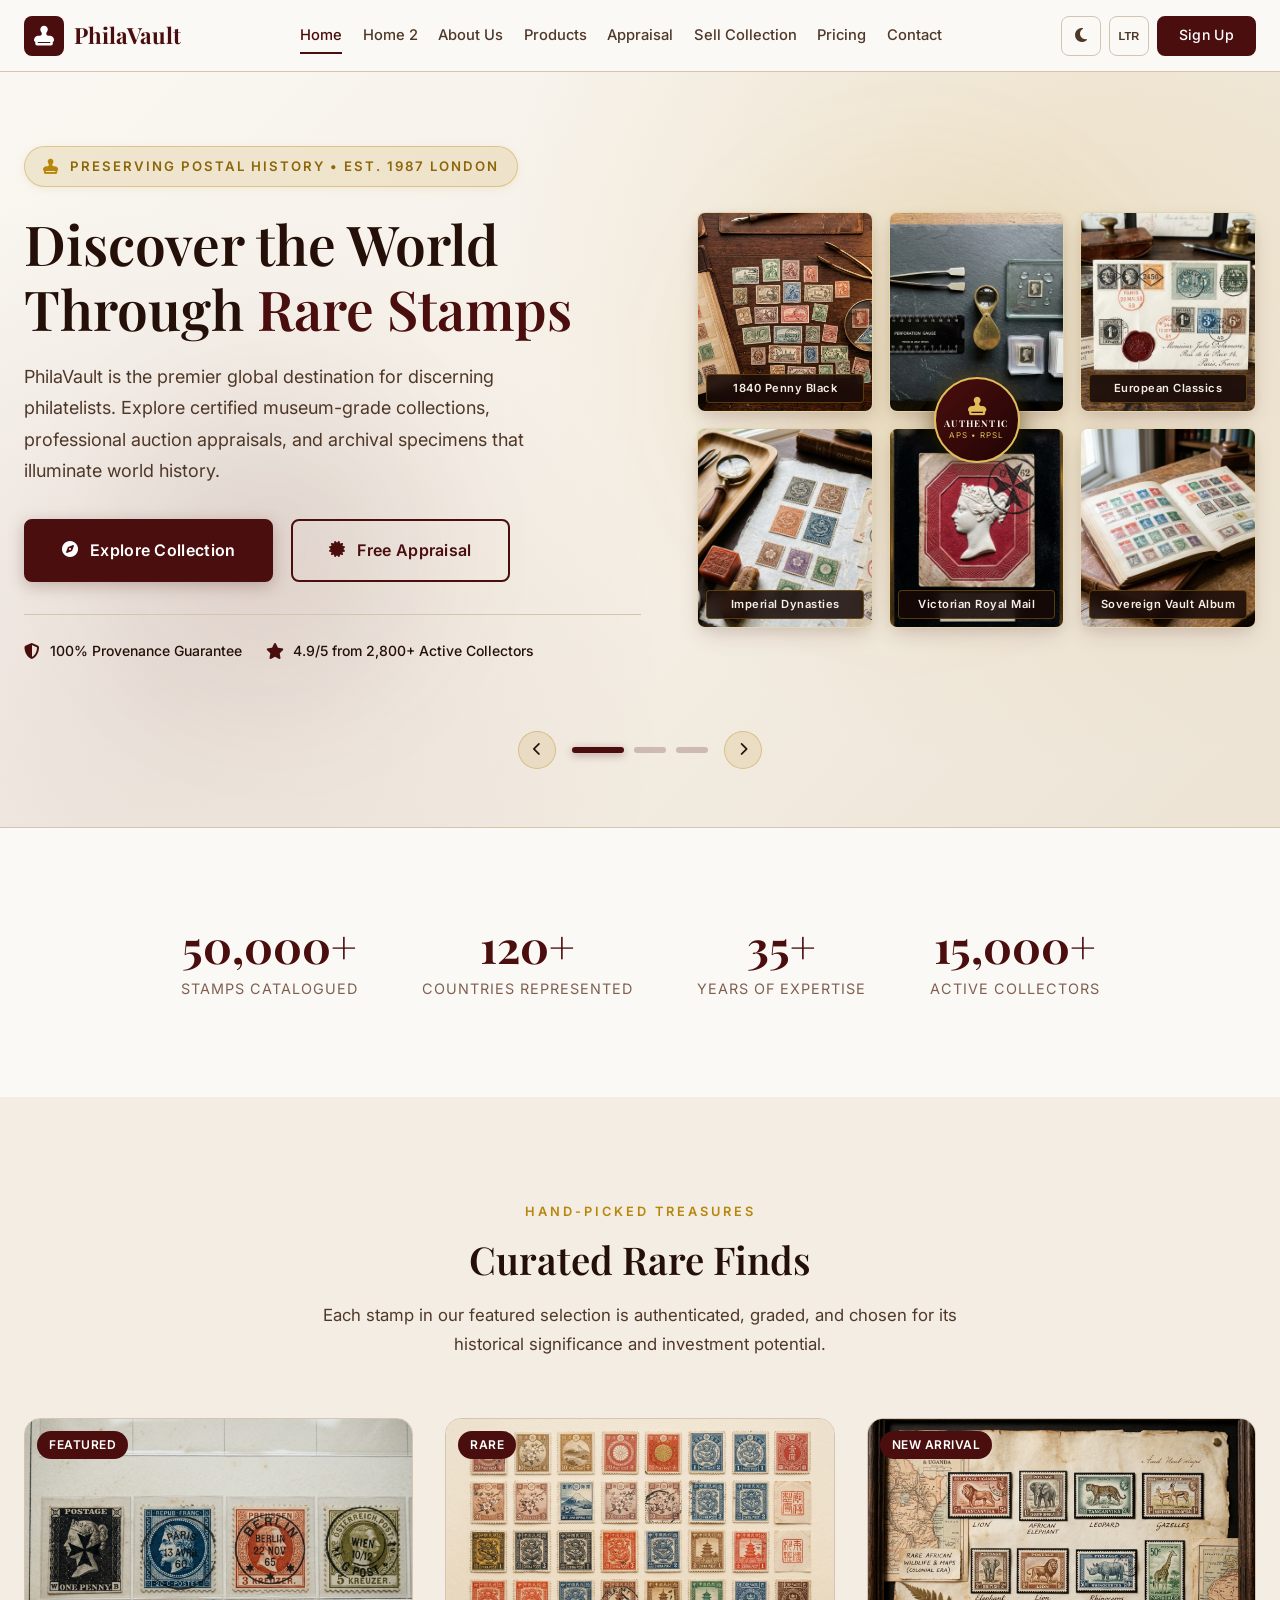
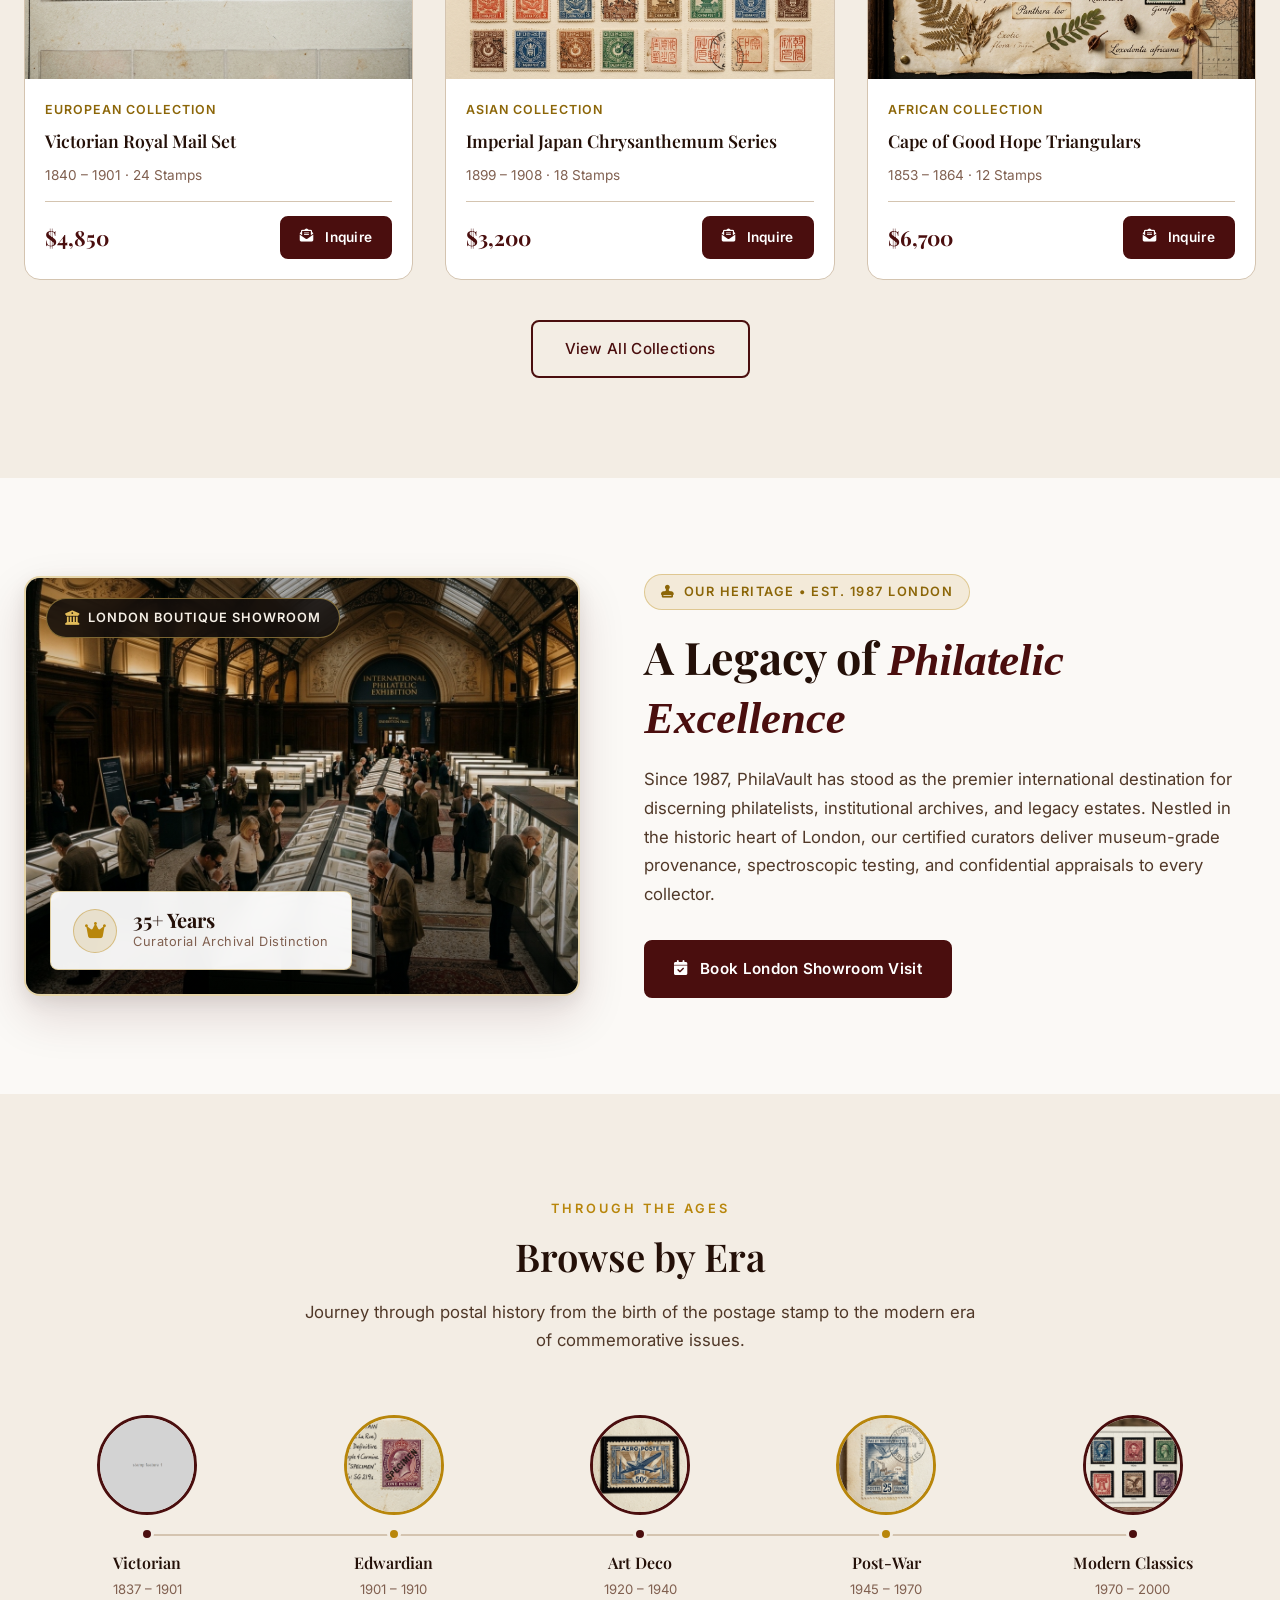
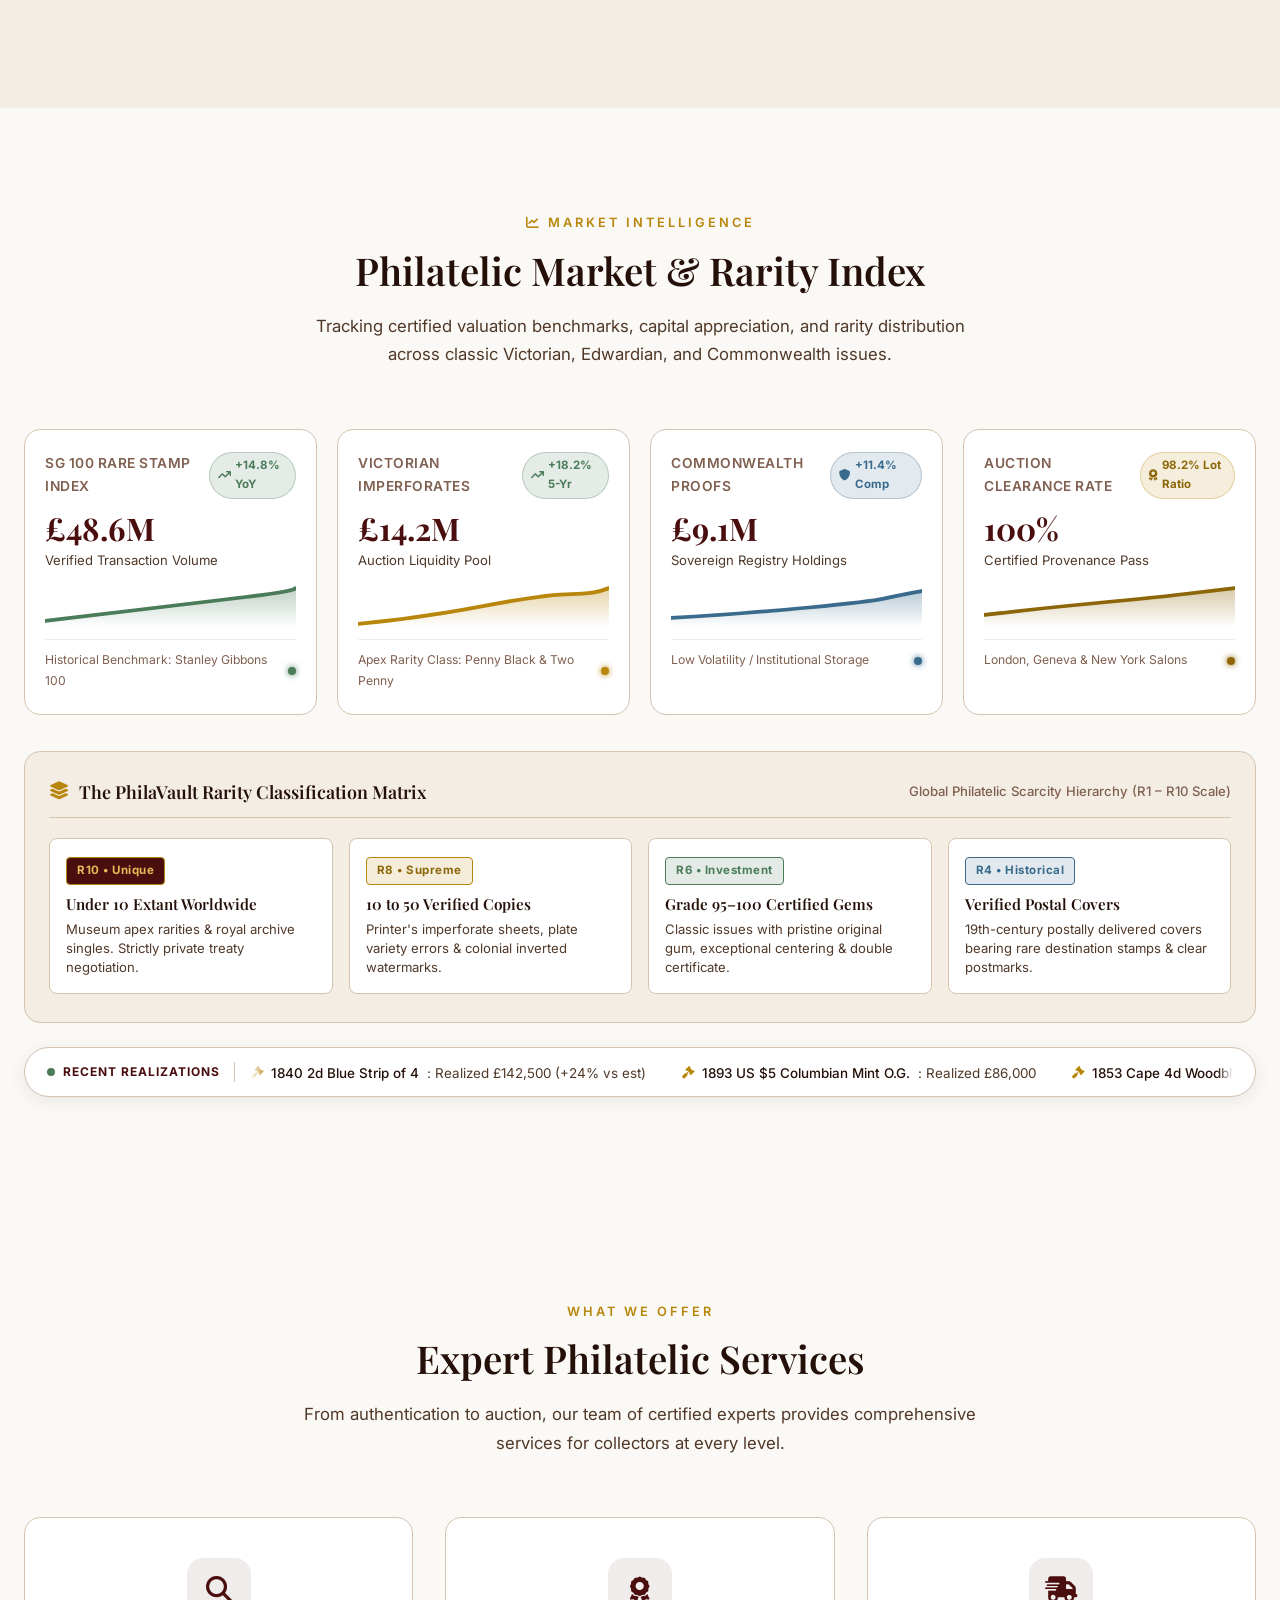
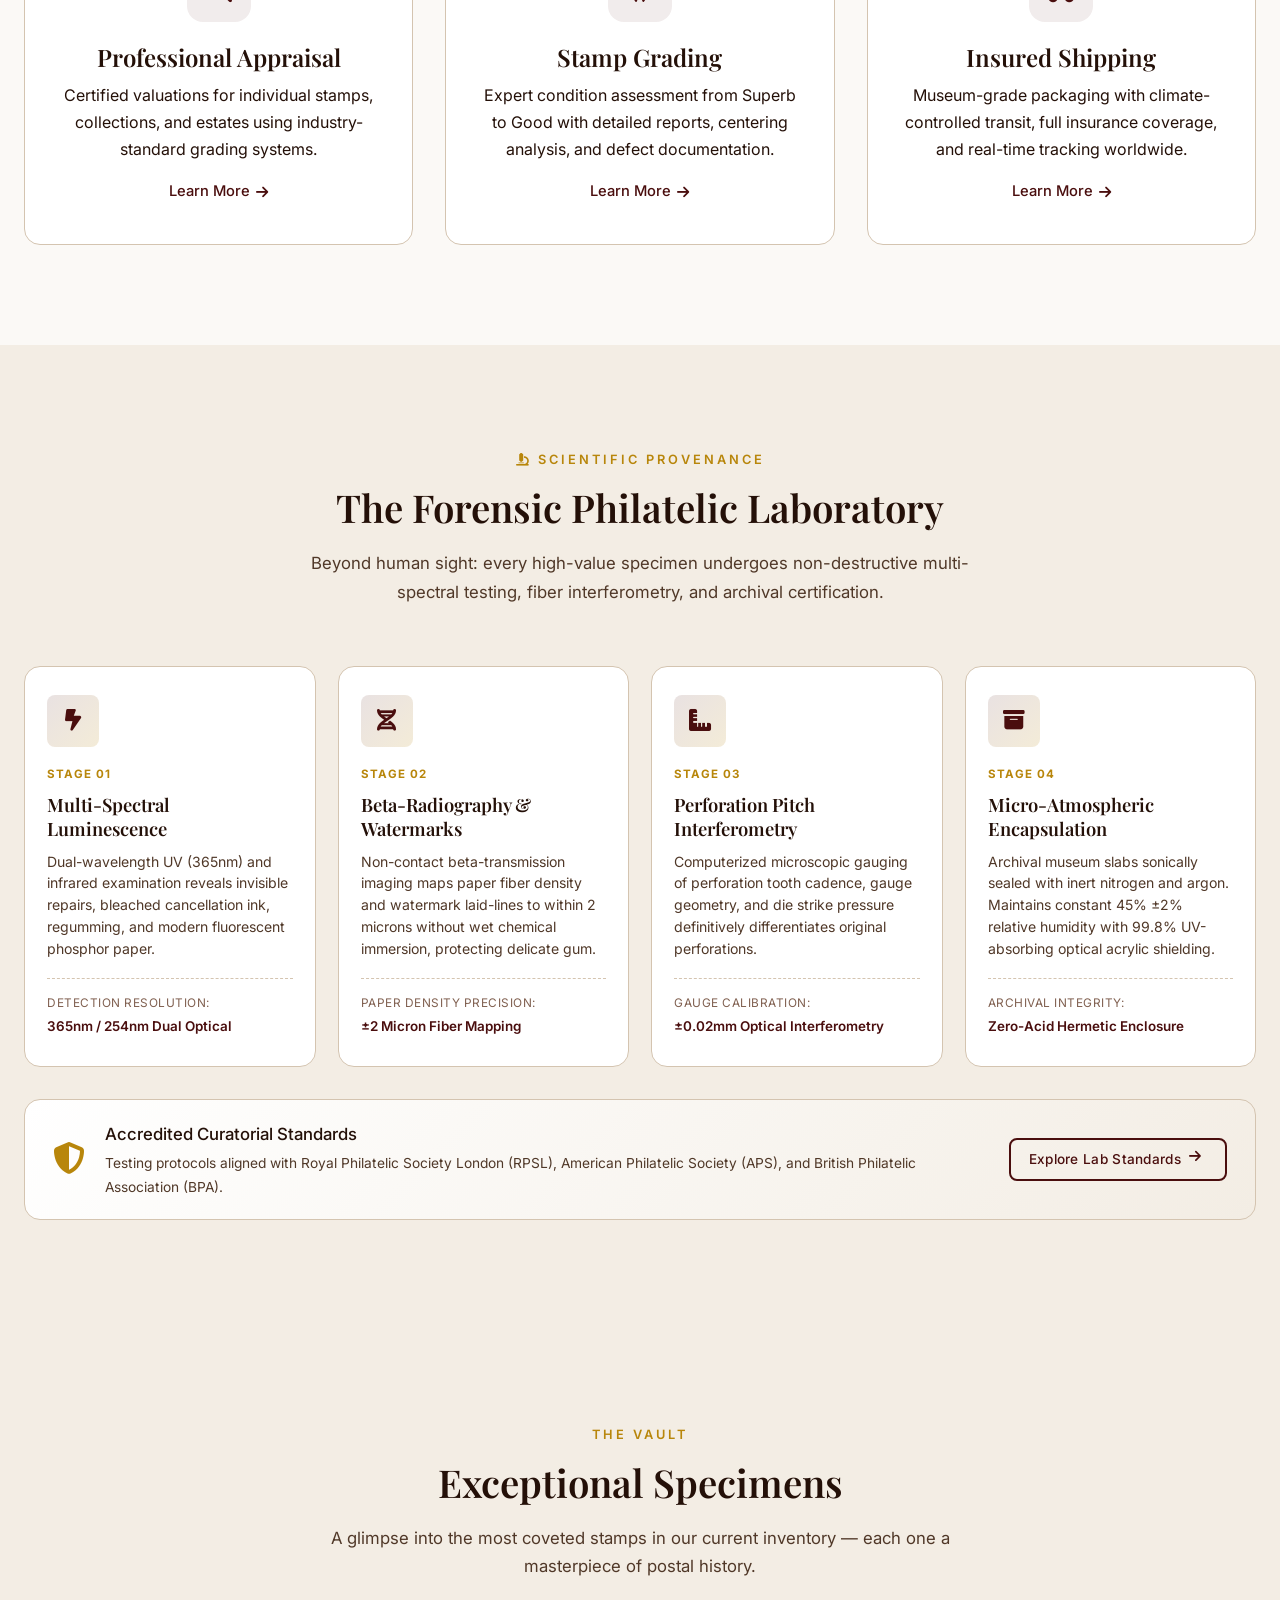
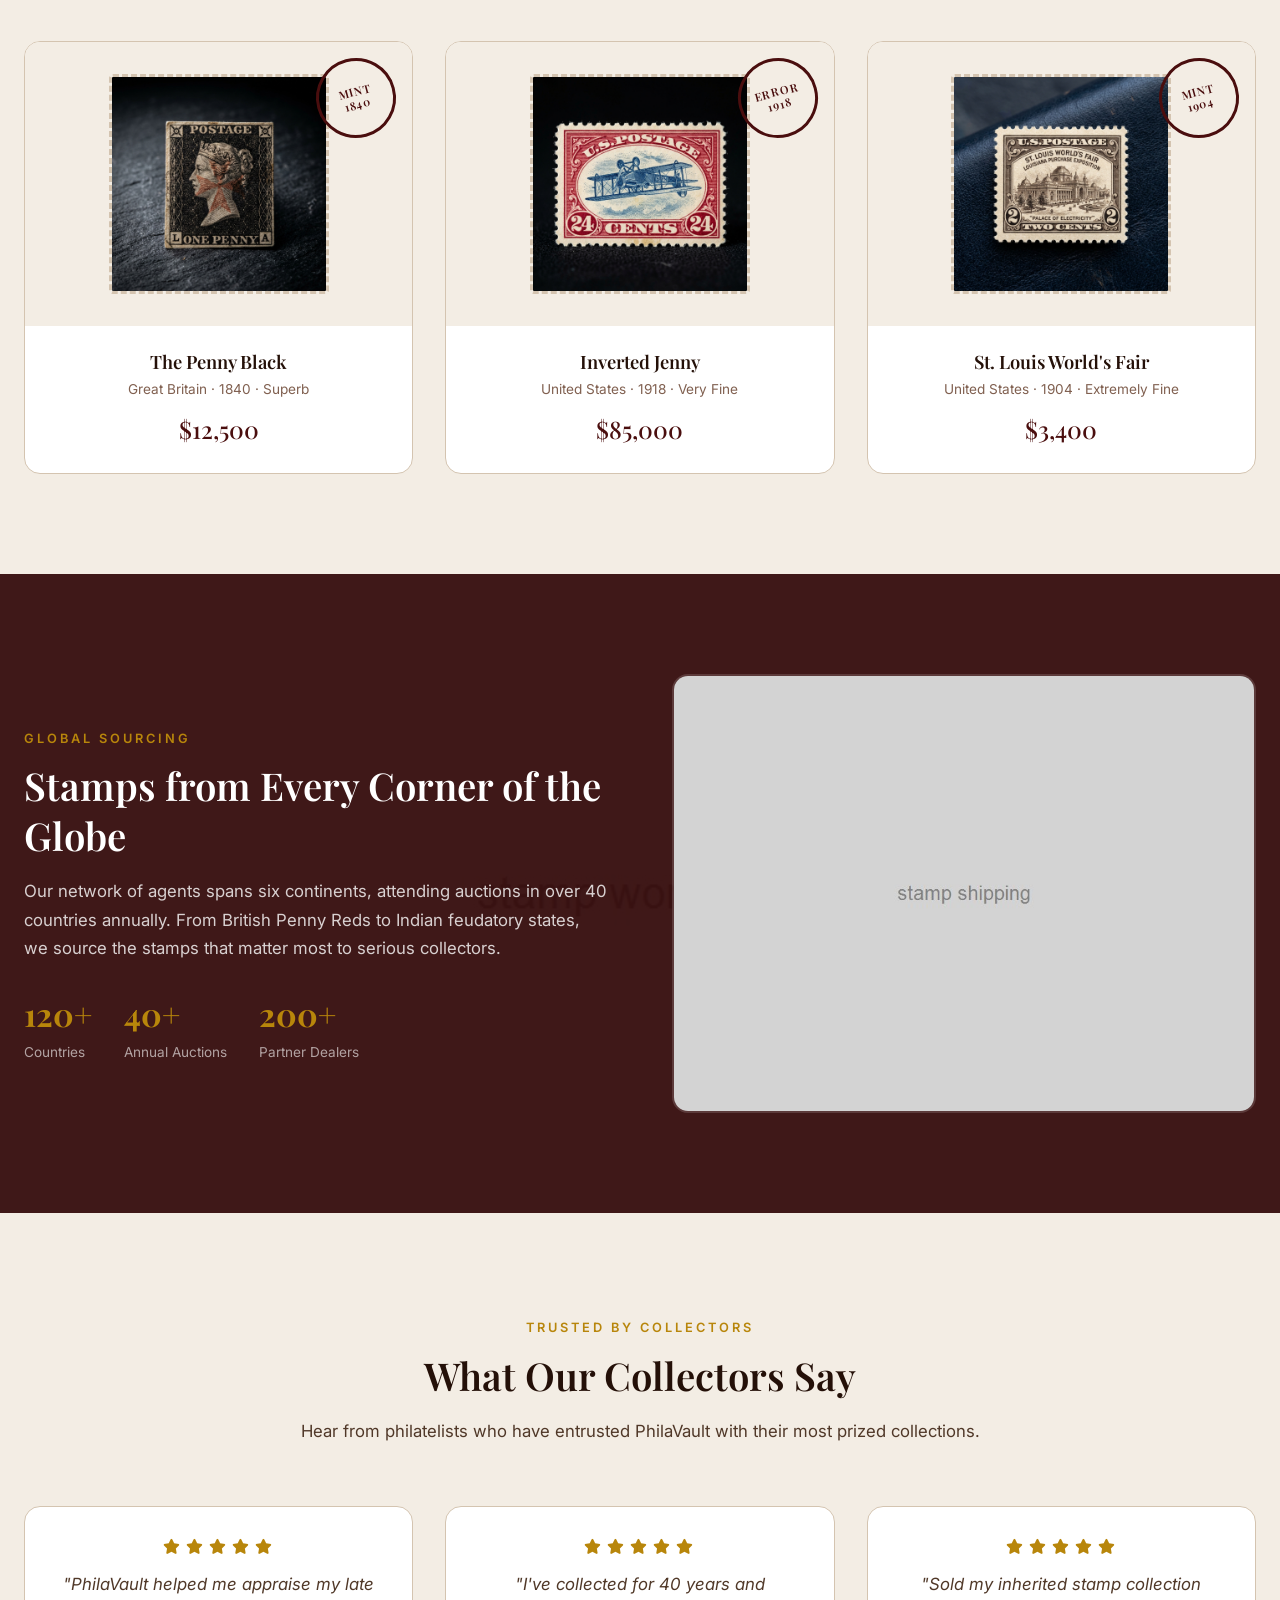
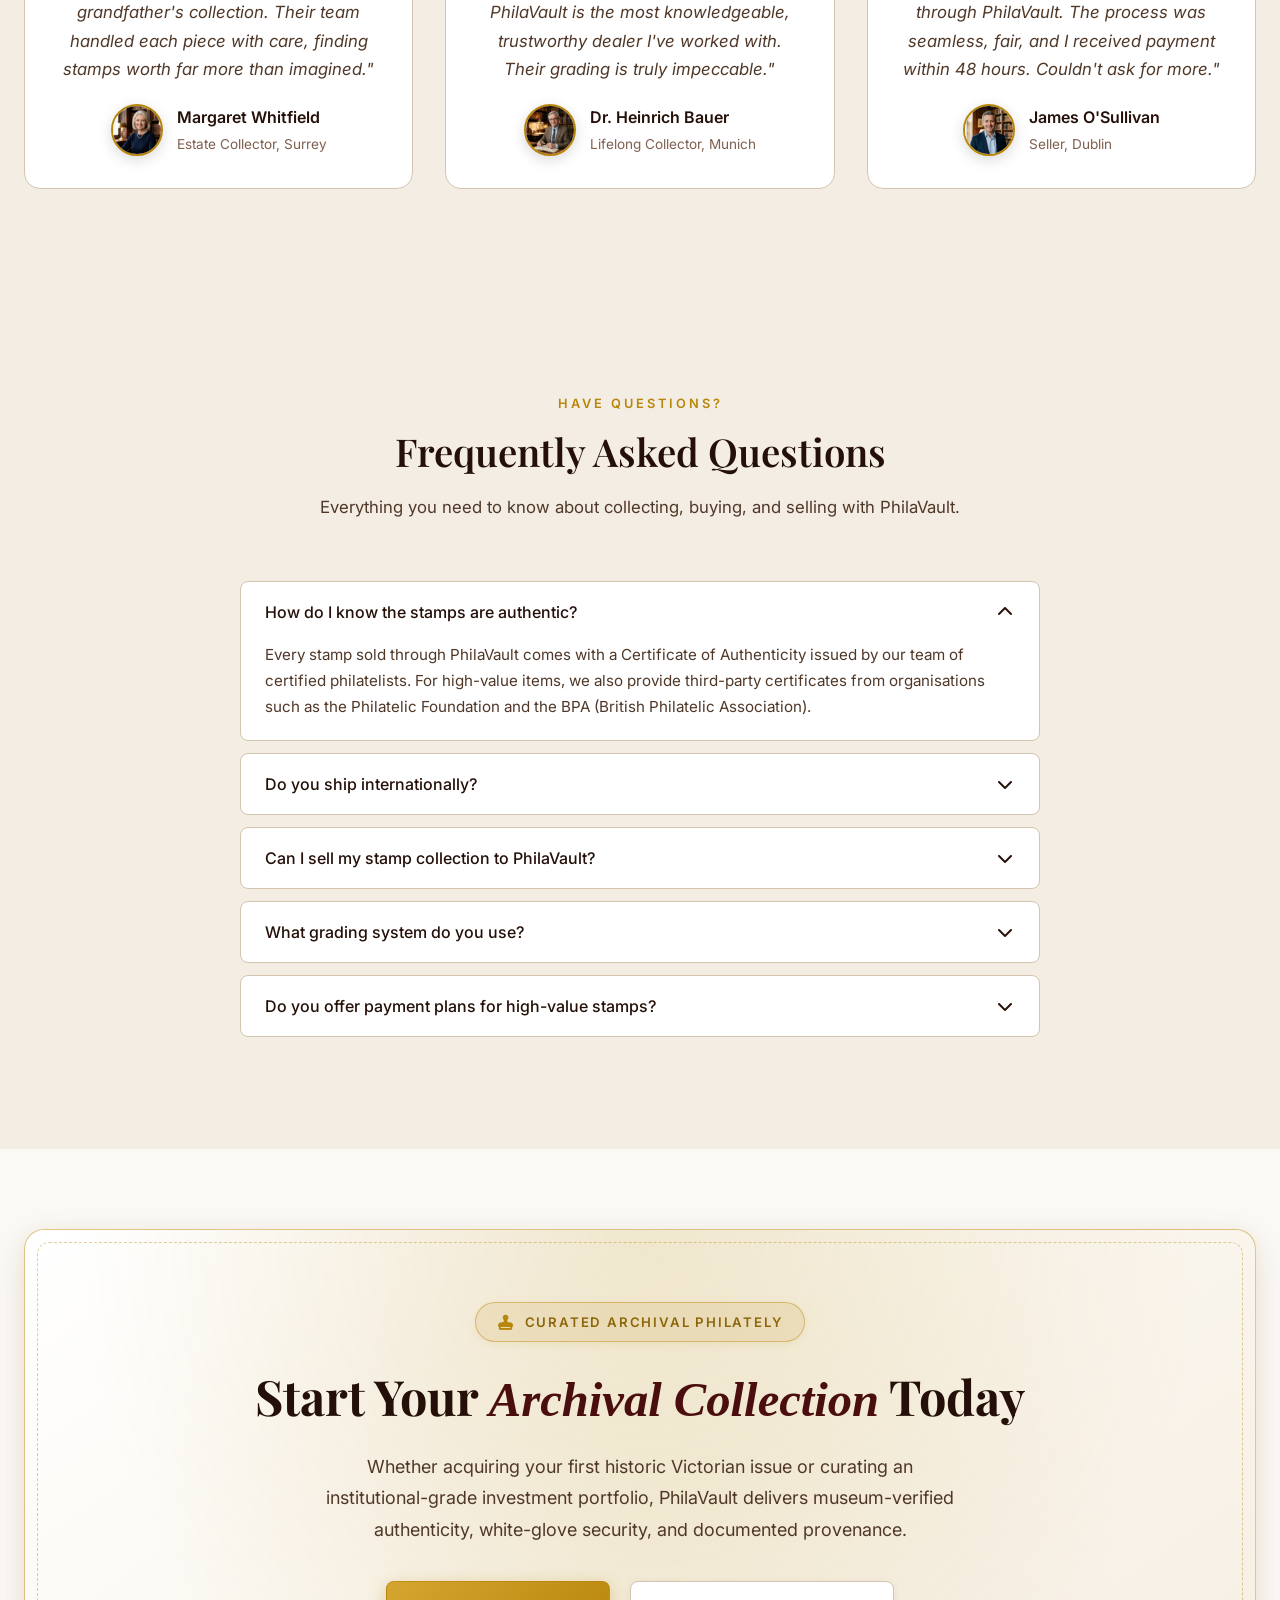
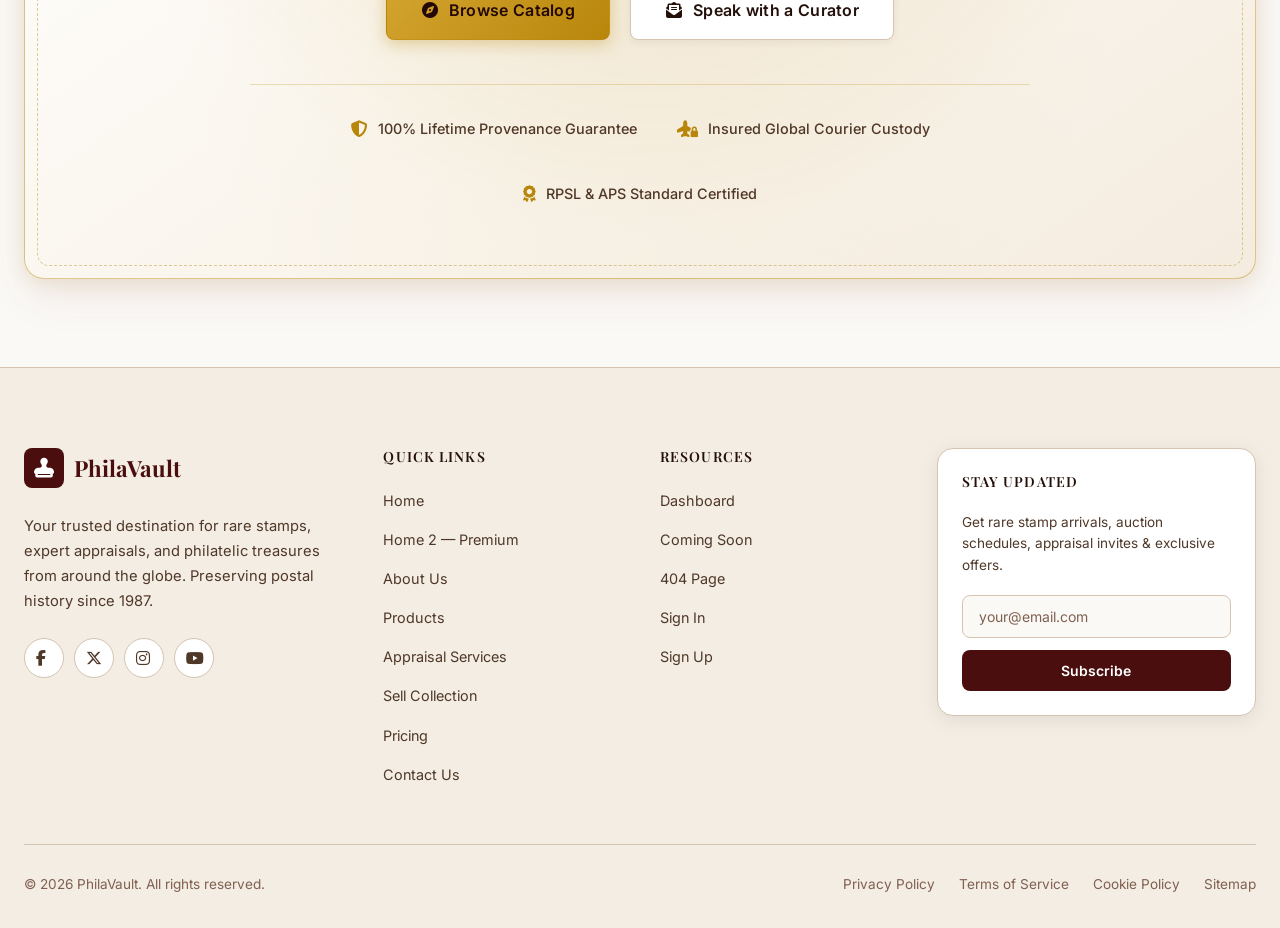
==== commit 9a6966bc: "fix" ====
--- a/index.html
+++ b/index.html
@@ -98,7 +98,7 @@
 
                 <!-- Tile 5 -->
                 <div class="hero-specimen-tile">
-                  <img src="assets/images/stamp-rare-1.jpg" alt="Rare Victorian stamp specimen with certified postmark" width="220" height="200">
+                  <img src="assets/images/hero-victorian-embossed-postmark.jpg" alt="Rare Victorian stamp specimen with certified postmark" width="220" height="200">
                   <span class="hero-tile-tag">Victorian Royal Mail</span>
                 </div>
 
@@ -191,7 +191,7 @@
 
                 <!-- Tile 5 -->
                 <div class="hero-specimen-tile">
-                  <img src="assets/images/stamp-rare-2.jpg" alt="Rare British Empire colonial cover and imperforates" width="220" height="200">
+                  <img src="assets/images/hero-empire-colonial-cover.jpg" alt="Rare British Empire colonial cover and imperforates" width="220" height="200">
                   <span class="hero-tile-tag">Empire Specimen Cover</span>
                 </div>
 
@@ -370,7 +370,12 @@
             <div class="product-category">European Collection</div>
             <div class="product-name">Victorian Royal Mail Set</div>
             <div class="product-era">1840 – 1901 · 24 Stamps</div>
+            <div class="product-footer">
             <div class="product-price">$4,850</div>
+            <a href="contact.html?inquiry=Victorian+Royal+Mail+Set" class="btn btn-primary btn-sm product-btn">
+              <i class="fa-solid fa-envelope-open-text"></i> Inquire
+            </a>
+          </div>
           </div>
         </div>
         <div class="product-card">
@@ -382,7 +387,12 @@
             <div class="product-category">Asian Collection</div>
             <div class="product-name">Imperial Japan Chrysanthemum Series</div>
             <div class="product-era">1899 – 1908 · 18 Stamps</div>
+            <div class="product-footer">
             <div class="product-price">$3,200</div>
+            <a href="contact.html?inquiry=Imperial+Japan+Chrysanthemum+Series" class="btn btn-primary btn-sm product-btn">
+              <i class="fa-solid fa-envelope-open-text"></i> Inquire
+            </a>
+          </div>
           </div>
         </div>
         <div class="product-card">
@@ -394,7 +404,12 @@
             <div class="product-category">African Collection</div>
             <div class="product-name">Cape of Good Hope Triangulars</div>
             <div class="product-era">1853 – 1864 · 12 Stamps</div>
+            <div class="product-footer">
             <div class="product-price">$6,700</div>
+            <a href="contact.html?inquiry=Cape+of+Good+Hope+Triangulars" class="btn btn-primary btn-sm product-btn">
+              <i class="fa-solid fa-envelope-open-text"></i> Inquire
+            </a>
+          </div>
           </div>
         </div>
       </div>
@@ -471,55 +486,235 @@
         <h2>Browse by Era</h2>
         <p>Journey through postal history from the birth of the postage stamp to the modern era of commemorative issues.</p>
       </div>
-      <div class="fade-in" style="position:relative;overflow-x:auto;padding-bottom:16px;">
-        <div style="display:flex;gap:0;min-width:max-content;position:relative;">
+      <div class="era-timeline-wrap fade-in">
+        <div class="era-timeline-track">
           <!-- timeline line -->
-          <div style="position:absolute;top:50%;left:40px;right:40px;height:2px;background:var(--border-color);z-index:0;"></div>
-
-          <a href="products.html" style="flex:1;min-width:200px;text-align:center;position:relative;z-index:1;padding:0 16px;text-decoration:none;">
-            <div style="width:100px;height:100px;border-radius:50%;overflow:hidden;margin:0 auto 12px;border:3px solid var(--primary);background:var(--card-bg);">
+          <div class="era-timeline-line"></div>
+
+          <a href="products.html" class="era-timeline-item">
+            <div class="era-timeline-img-wrap">
               <img src="assets/images/stamp-feature-1.jpg" alt="Victorian Era" style="width:100%;height:100%;object-fit:cover;">
             </div>
-            <div style="width:14px;height:14px;border-radius:50%;background:var(--primary);margin:0 auto 12px;border:3px solid var(--bg-secondary);"></div>
-            <h4 style="font-size:1rem;margin-bottom:4px;color:var(--text-primary);">Victorian</h4>
-            <p style="font-size:0.82rem;color:var(--text-muted);">1837 – 1901</p>
+            <div class="era-timeline-dot"></div>
+            <h4 class="era-timeline-title">Victorian</h4>
+            <p class="era-timeline-date">1837 – 1901</p>
           </a>
 
-          <a href="products.html" style="flex:1;min-width:200px;text-align:center;position:relative;z-index:1;padding:0 16px;text-decoration:none;">
-            <div style="width:100px;height:100px;border-radius:50%;overflow:hidden;margin:0 auto 12px;border:3px solid var(--secondary);background:var(--card-bg);">
+          <a href="products.html" class="era-timeline-item">
+            <div class="era-timeline-img-wrap gold-border">
               <img src="assets/images/stamp-era-edwardian.jpg" alt="Edwardian Era" style="width:100%;height:100%;object-fit:cover;">
             </div>
-            <div style="width:14px;height:14px;border-radius:50%;background:var(--secondary);margin:0 auto 12px;border:3px solid var(--bg-secondary);"></div>
-            <h4 style="font-size:1rem;margin-bottom:4px;color:var(--text-primary);">Edwardian</h4>
-            <p style="font-size:0.82rem;color:var(--text-muted);">1901 – 1910</p>
+            <div class="era-timeline-dot gold-dot"></div>
+            <h4 class="era-timeline-title">Edwardian</h4>
+            <p class="era-timeline-date">1901 – 1910</p>
           </a>
 
-          <a href="products.html" style="flex:1;min-width:200px;text-align:center;position:relative;z-index:1;padding:0 16px;text-decoration:none;">
-            <div style="width:100px;height:100px;border-radius:50%;overflow:hidden;margin:0 auto 12px;border:3px solid var(--primary);background:var(--card-bg);">
+          <a href="products.html" class="era-timeline-item">
+            <div class="era-timeline-img-wrap">
               <img src="assets/images/stamp-era-art-deco.jpg" alt="Art Deco Era" style="width:100%;height:100%;object-fit:cover;">
             </div>
-            <div style="width:14px;height:14px;border-radius:50%;background:var(--primary);margin:0 auto 12px;border:3px solid var(--bg-secondary);"></div>
-            <h4 style="font-size:1rem;margin-bottom:4px;color:var(--text-primary);">Art Deco</h4>
-            <p style="font-size:0.82rem;color:var(--text-muted);">1920 – 1940</p>
+            <div class="era-timeline-dot"></div>
+            <h4 class="era-timeline-title">Art Deco</h4>
+            <p class="era-timeline-date">1920 – 1940</p>
           </a>
 
-          <a href="products.html" style="flex:1;min-width:200px;text-align:center;position:relative;z-index:1;padding:0 16px;text-decoration:none;">
-            <div style="width:100px;height:100px;border-radius:50%;overflow:hidden;margin:0 auto 12px;border:3px solid var(--secondary);background:var(--card-bg);">
+          <a href="products.html" class="era-timeline-item">
+            <div class="era-timeline-img-wrap gold-border">
               <img src="assets/images/stamp-era-post-war.jpg" alt="Post-War Era" style="width:100%;height:100%;object-fit:cover;">
             </div>
-            <div style="width:14px;height:14px;border-radius:50%;background:var(--secondary);margin:0 auto 12px;border:3px solid var(--bg-secondary);"></div>
-            <h4 style="font-size:1rem;margin-bottom:4px;color:var(--text-primary);">Post-War</h4>
-            <p style="font-size:0.82rem;color:var(--text-muted);">1945 – 1970</p>
+            <div class="era-timeline-dot gold-dot"></div>
+            <h4 class="era-timeline-title">Post-War</h4>
+            <p class="era-timeline-date">1945 – 1970</p>
           </a>
 
-          <a href="products.html" style="flex:1;min-width:200px;text-align:center;position:relative;z-index:1;padding:0 16px;text-decoration:none;">
-            <div style="width:100px;height:100px;border-radius:50%;overflow:hidden;margin:0 auto 12px;border:3px solid var(--primary);background:var(--card-bg);">
+          <a href="products.html" class="era-timeline-item">
+            <div class="era-timeline-img-wrap">
               <img src="assets/images/stamp-collection-4.jpg" alt="Modern Classics" style="width:100%;height:100%;object-fit:cover;">
             </div>
-            <div style="width:14px;height:14px;border-radius:50%;background:var(--primary);margin:0 auto 12px;border:3px solid var(--bg-secondary);"></div>
-            <h4 style="font-size:1rem;margin-bottom:4px;color:var(--text-primary);">Modern Classics</h4>
-            <p style="font-size:0.82rem;color:var(--text-muted);">1970 – 2000</p>
+            <div class="era-timeline-dot"></div>
+            <h4 class="era-timeline-title">Modern Classics</h4>
+            <p class="era-timeline-date">1970 – 2000</p>
           </a>
+        </div>
+      </div>
+    </div>
+  </section>
+
+  <!-- ==================== NEW SECTION 1: PHILATELIC MARKET & RARITY INDEX ==================== -->
+  <section class="section market-index-section" id="marketIndexSection">
+    <div class="container">
+      <div class="section-header fade-in">
+        <span class="section-label"><i class="fa-solid fa-chart-line"></i> Market Intelligence</span>
+        <h2>Philatelic Market &amp; <span class="highlight">Rarity Index</span></h2>
+        <p>Tracking certified valuation benchmarks, capital appreciation, and rarity distribution across classic Victorian, Edwardian, and Commonwealth issues.</p>
+      </div>
+
+      <!-- Market KPI Grid -->
+      <div class="market-kpi-grid fade-in">
+        <!-- KPI 1 -->
+        <div class="market-kpi-card">
+          <div class="kpi-header">
+            <span class="kpi-title">SG 100 Rare Stamp Index</span>
+            <span class="kpi-badge badge-bullish"><i class="fa-solid fa-arrow-trend-up"></i> +14.8% YoY</span>
+          </div>
+          <div class="kpi-body">
+            <div class="kpi-value">£48.6M</div>
+            <div class="kpi-meta">Verified Transaction Volume</div>
+          </div>
+          <div class="kpi-chart" aria-hidden="true">
+            <svg viewBox="0 0 100 28" preserveAspectRatio="none">
+              <defs>
+                <linearGradient id="chartGrad1" x1="0" y1="0" x2="0" y2="1">
+                  <stop offset="0%" stop-color="#4A7C59" stop-opacity="0.35"/>
+                  <stop offset="100%" stop-color="#4A7C59" stop-opacity="0.0"/>
+                </linearGradient>
+              </defs>
+              <path d="M0,24 Q20,20 40,16 T80,8 T100,2 L100,28 L0,28 Z" fill="url(#chartGrad1)"/>
+              <path d="M0,24 Q20,20 40,16 T80,8 T100,2" fill="none" stroke="#4A7C59" stroke-width="2.5" stroke-linecap="round"/>
+            </svg>
+          </div>
+          <div class="kpi-footer">
+            <span>Historical Benchmark: Stanley Gibbons 100</span>
+            <span class="kpi-status-dot green"></span>
+          </div>
+        </div>
+
+        <!-- KPI 2 -->
+        <div class="market-kpi-card">
+          <div class="kpi-header">
+            <span class="kpi-title">Victorian Imperforates</span>
+            <span class="kpi-badge badge-bullish"><i class="fa-solid fa-arrow-trend-up"></i> +18.2% 5-Yr</span>
+          </div>
+          <div class="kpi-body">
+            <div class="kpi-value">£14.2M</div>
+            <div class="kpi-meta">Auction Liquidity Pool</div>
+          </div>
+          <div class="kpi-chart" aria-hidden="true">
+            <svg viewBox="0 0 100 28" preserveAspectRatio="none">
+              <defs>
+                <linearGradient id="chartGrad2" x1="0" y1="0" x2="0" y2="1">
+                  <stop offset="0%" stop-color="#B8860B" stop-opacity="0.35"/>
+                  <stop offset="100%" stop-color="#B8860B" stop-opacity="0.0"/>
+                </linearGradient>
+              </defs>
+              <path d="M0,26 Q25,22 50,14 T85,6 T100,2 L100,28 L0,28 Z" fill="url(#chartGrad2)"/>
+              <path d="M0,26 Q25,22 50,14 T85,6 T100,2" fill="none" stroke="#B8860B" stroke-width="2.5" stroke-linecap="round"/>
+            </svg>
+          </div>
+          <div class="kpi-footer">
+            <span>Apex Rarity Class: Penny Black &amp; Two Penny</span>
+            <span class="kpi-status-dot gold"></span>
+          </div>
+        </div>
+
+        <!-- KPI 3 -->
+        <div class="market-kpi-card">
+          <div class="kpi-header">
+            <span class="kpi-title">Commonwealth Proofs</span>
+            <span class="kpi-badge badge-steady"><i class="fa-solid fa-shield"></i> +11.4% Comp</span>
+          </div>
+          <div class="kpi-body">
+            <div class="kpi-value">£9.1M</div>
+            <div class="kpi-meta">Sovereign Registry Holdings</div>
+          </div>
+          <div class="kpi-chart" aria-hidden="true">
+            <svg viewBox="0 0 100 28" preserveAspectRatio="none">
+              <defs>
+                <linearGradient id="chartGrad3" x1="0" y1="0" x2="0" y2="1">
+                  <stop offset="0%" stop-color="#3A6B8C" stop-opacity="0.35"/>
+                  <stop offset="100%" stop-color="#3A6B8C" stop-opacity="0.0"/>
+                </linearGradient>
+              </defs>
+              <path d="M0,22 Q30,19 55,15 T85,9 T100,4 L100,28 L0,28 Z" fill="url(#chartGrad3)"/>
+              <path d="M0,22 Q30,19 55,15 T85,9 T100,4" fill="none" stroke="#3A6B8C" stroke-width="2.5" stroke-linecap="round"/>
+            </svg>
+          </div>
+          <div class="kpi-footer">
+            <span>Low Volatility / Institutional Storage</span>
+            <span class="kpi-status-dot blue"></span>
+          </div>
+        </div>
+
+        <!-- KPI 4 -->
+        <div class="market-kpi-card">
+          <div class="kpi-header">
+            <span class="kpi-title">Auction Clearance Rate</span>
+            <span class="kpi-badge badge-prime"><i class="fa-solid fa-award"></i> 98.2% Lot Ratio</span>
+          </div>
+          <div class="kpi-body">
+            <div class="kpi-value">100%</div>
+            <div class="kpi-meta">Certified Provenance Pass</div>
+          </div>
+          <div class="kpi-chart" aria-hidden="true">
+            <svg viewBox="0 0 100 28" preserveAspectRatio="none">
+              <defs>
+                <linearGradient id="chartGrad4" x1="0" y1="0" x2="0" y2="1">
+                  <stop offset="0%" stop-color="#8C6608" stop-opacity="0.35"/>
+                  <stop offset="100%" stop-color="#8C6608" stop-opacity="0.0"/>
+                </linearGradient>
+              </defs>
+              <path d="M0,20 Q20,16 45,12 T80,6 T100,2 L100,28 L0,28 Z" fill="url(#chartGrad4)"/>
+              <path d="M0,20 Q20,16 45,12 T80,6 T100,2" fill="none" stroke="#8C6608" stroke-width="2.5" stroke-linecap="round"/>
+            </svg>
+          </div>
+          <div class="kpi-footer">
+            <span>London, Geneva &amp; New York Salons</span>
+            <span class="kpi-status-dot purple"></span>
+          </div>
+        </div>
+      </div>
+
+      <!-- Rarity Matrix Strip -->
+      <div class="rarity-matrix-wrap fade-in">
+        <div class="rarity-matrix-header">
+          <h3 class="rarity-matrix-title">
+            <i class="fa-solid fa-layer-group"></i>
+            <span>The PhilaVault Rarity Classification Matrix</span>
+          </h3>
+          <span class="rarity-matrix-sub">Global Philatelic Scarcity Hierarchy (R1 – R10 Scale)</span>
+        </div>
+        <div class="rarity-tiers-grid">
+          <div class="rarity-tier-item">
+            <div class="tier-pill tier-r10">R10 • Unique</div>
+            <h4>Under 10 Extant Worldwide</h4>
+            <p>Museum apex rarities &amp; royal archive singles. Strictly private treaty negotiation.</p>
+          </div>
+          <div class="rarity-tier-item">
+            <div class="tier-pill tier-r8">R8 • Supreme</div>
+            <h4>10 to 50 Verified Copies</h4>
+            <p>Printer's imperforate sheets, plate variety errors &amp; colonial inverted watermarks.</p>
+          </div>
+          <div class="rarity-tier-item">
+            <div class="tier-pill tier-r6">R6 • Investment</div>
+            <h4>Grade 95–100 Certified Gems</h4>
+            <p>Classic issues with pristine original gum, exceptional centering &amp; double certificate.</p>
+          </div>
+          <div class="rarity-tier-item">
+            <div class="tier-pill tier-r4">R4 • Historical</div>
+            <h4>Verified Postal Covers</h4>
+            <p>19th-century postally delivered covers bearing rare destination stamps &amp; clear postmarks.</p>
+          </div>
+        </div>
+      </div>
+
+      <!-- Real-Time Auction Records Ticker Bar -->
+      <div class="market-ticker-bar fade-in">
+        <div class="ticker-label">
+          <span class="ticker-pulse"></span>
+          <span>RECENT REALIZATIONS</span>
+        </div>
+        <div class="ticker-track">
+          <div class="ticker-content">
+            <div class="ticker-item"><i class="fa-solid fa-gavel"></i> <strong>1840 2d Blue Strip of 4</strong>: Realized £142,500 (+24% vs est)</div>
+            <div class="ticker-item"><i class="fa-solid fa-gavel"></i> <strong>1893 US $5 Columbian Mint O.G.</strong>: Realized £86,000</div>
+            <div class="ticker-item"><i class="fa-solid fa-gavel"></i> <strong>1853 Cape 4d Woodblock</strong>: Realized £38,200</div>
+            <div class="ticker-item"><i class="fa-solid fa-gavel"></i> <strong>1913 Kangaroo &amp; Map 10s</strong>: Realized £29,800</div>
+            <!-- Looped items for seamless infinite marquee -->
+            <div class="ticker-item" aria-hidden="true"><i class="fa-solid fa-gavel"></i> <strong>1840 2d Blue Strip of 4</strong>: Realized £142,500 (+24% vs est)</div>
+            <div class="ticker-item" aria-hidden="true"><i class="fa-solid fa-gavel"></i> <strong>1893 US $5 Columbian Mint O.G.</strong>: Realized £86,000</div>
+            <div class="ticker-item" aria-hidden="true"><i class="fa-solid fa-gavel"></i> <strong>1853 Cape 4d Woodblock</strong>: Realized £38,200</div>
+            <div class="ticker-item" aria-hidden="true"><i class="fa-solid fa-gavel"></i> <strong>1913 Kangaroo &amp; Map 10s</strong>: Realized £29,800</div>
+          </div>
         </div>
       </div>
     </div>
@@ -570,6 +765,98 @@
             <i class="fa-solid fa-arrow-right" style="font-size:14px;"></i>
           </a>
         </div>
+      </div>
+    </div>
+  </section>
+
+  <!-- ==================== NEW SECTION 2: FORENSIC AUTHENTICATION & ARCHIVAL LABORATORY ==================== -->
+  <section class="section section-alt forensic-lab-section" id="forensicLabSection">
+    <div class="container">
+      <div class="section-header fade-in">
+        <span class="section-label"><i class="fa-solid fa-microscope"></i> Scientific Provenance</span>
+        <h2>The Forensic <span class="highlight">Philatelic Laboratory</span></h2>
+        <p>Beyond human sight: every high-value specimen undergoes non-destructive multi-spectral testing, fiber interferometry, and archival certification.</p>
+      </div>
+
+      <div class="forensic-grid fade-in">
+        <!-- Pillar 1 -->
+        <div class="forensic-card">
+          <div class="forensic-icon">
+            <i class="fa-solid fa-bolt-lightning"></i>
+          </div>
+          <div class="forensic-badge">Stage 01</div>
+          <h3 class="forensic-title">Multi-Spectral Luminescence</h3>
+          <p class="forensic-desc">
+            Dual-wavelength UV (365nm) and infrared examination reveals invisible repairs, bleached cancellation ink, regumming, and modern fluorescent phosphor paper.
+          </p>
+          <div class="forensic-metric">
+            <span class="metric-label">Detection Resolution:</span>
+            <span class="metric-val">365nm / 254nm Dual Optical</span>
+          </div>
+        </div>
+
+        <!-- Pillar 2 -->
+        <div class="forensic-card">
+          <div class="forensic-icon">
+            <i class="fa-solid fa-dna"></i>
+          </div>
+          <div class="forensic-badge">Stage 02</div>
+          <h3 class="forensic-title">Beta-Radiography &amp; Watermarks</h3>
+          <p class="forensic-desc">
+            Non-contact beta-transmission imaging maps paper fiber density and watermark laid-lines to within 2 microns without wet chemical immersion, protecting delicate gum.
+          </p>
+          <div class="forensic-metric">
+            <span class="metric-label">Paper Density Precision:</span>
+            <span class="metric-val">±2 Micron Fiber Mapping</span>
+          </div>
+        </div>
+
+        <!-- Pillar 3 -->
+        <div class="forensic-card">
+          <div class="forensic-icon">
+            <i class="fa-solid fa-ruler-combined"></i>
+          </div>
+          <div class="forensic-badge">Stage 03</div>
+          <h3 class="forensic-title">Perforation Pitch Interferometry</h3>
+          <p class="forensic-desc">
+            Computerized microscopic gauging of perforation tooth cadence, gauge geometry, and die strike pressure definitively differentiates original perforations.
+          </p>
+          <div class="forensic-metric">
+            <span class="metric-label">Gauge Calibration:</span>
+            <span class="metric-val">±0.02mm Optical Interferometry</span>
+          </div>
+        </div>
+
+        <!-- Pillar 4 -->
+        <div class="forensic-card">
+          <div class="forensic-icon">
+            <i class="fa-solid fa-box-archive"></i>
+          </div>
+          <div class="forensic-badge">Stage 04</div>
+          <h3 class="forensic-title">Micro-Atmospheric Encapsulation</h3>
+          <p class="forensic-desc">
+            Archival museum slabs sonically sealed with inert nitrogen and argon. Maintains constant 45% ±2% relative humidity with 99.8% UV-absorbing optical acrylic shielding.
+          </p>
+          <div class="forensic-metric">
+            <span class="metric-label">Archival Integrity:</span>
+            <span class="metric-val">Zero-Acid Hermetic Enclosure</span>
+          </div>
+        </div>
+      </div>
+
+      <!-- Laboratory Accreditation Ribbon -->
+      <div class="forensic-ribbon fade-in">
+        <div class="ribbon-icon">
+          <i class="fa-solid fa-shield-halved"></i>
+        </div>
+        <div class="ribbon-text">
+          <strong>Accredited Curatorial Standards</strong>
+          <span>Testing protocols aligned with Royal Philatelic Society London (RPSL), American Philatelic Society (APS), and British Philatelic Association (BPA).</span>
+        </div>
+        <a href="appraisal.html" class="btn btn-secondary btn-sm ribbon-btn">
+          <span>Explore Lab Standards</span>
+          <i class="fa-solid fa-arrow-right"></i>
+        </a>
       </div>
     </div>
   </section>
@@ -673,9 +960,14 @@
             <i class="fa-solid fa-star"></i>
             <i class="fa-solid fa-star"></i>
           </div>
-          <p class="quote">"PhilaVault helped me appraise my late grandfather's collection. Their team handled every piece with incredible care and found several stamps worth far more than we imagined."</p>
-          <p class="author">Margaret Whitfield</p>
-          <p class="role">Estate Collector, Surrey</p>
+          <p class="quote">"PhilaVault helped me appraise my late grandfather's collection. Their team handled each piece with care, finding stamps worth far more than imagined."</p>
+          <div class="testimonial-author-wrap">
+            <img src="assets/images/avatar-margaret-whitfield.jpg" alt="Margaret Whitfield" class="testimonial-avatar" width="54" height="54">
+            <div class="testimonial-author-info">
+              <p class="author">Margaret Whitfield</p>
+              <p class="role">Estate Collector, Surrey</p>
+            </div>
+          </div>
         </div>
         <div class="testimonial-card">
           <div class="stars">
@@ -685,9 +977,14 @@
             <i class="fa-solid fa-star"></i>
             <i class="fa-solid fa-star"></i>
           </div>
-          <p class="quote">"I've been collecting for 40 years and PhilaVault is by far the most knowledgeable and trustworthy dealer I've worked with. Their grading is impeccable."</p>
-          <p class="author">Dr. Heinrich Bauer</p>
-          <p class="role">Lifelong Collector, Munich</p>
+          <p class="quote">"I've collected for 40 years and PhilaVault is the most knowledgeable, trustworthy dealer I've worked with. Their grading is truly impeccable."</p>
+          <div class="testimonial-author-wrap">
+            <img src="assets/images/avatar-heinrich-bauer.jpg" alt="Dr. Heinrich Bauer" class="testimonial-avatar" width="54" height="54">
+            <div class="testimonial-author-info">
+              <p class="author">Dr. Heinrich Bauer</p>
+              <p class="role">Lifelong Collector, Munich</p>
+            </div>
+          </div>
         </div>
         <div class="testimonial-card">
           <div class="stars">
@@ -698,112 +995,11 @@
             <i class="fa-solid fa-star"></i>
           </div>
           <p class="quote">"Sold my inherited stamp collection through PhilaVault. The process was seamless, fair, and I received payment within 48 hours. Couldn't ask for more."</p>
-          <p class="author">James O'Sullivan</p>
-          <p class="role">Seller, Dublin</p>
-        </div>
-      </div>
-    </div>
-  </section>
-
-  <!-- ==================== PHILATELIC COMMUNITY & GAZETTE SHOWCASE ==================== -->
-  <section class="philatelic-community-section" id="communitySection" aria-label="Join PhilaVault Philatelic Community">
-    <div class="container">
-      <div class="community-vitrine-card fade-in">
-        <div class="community-backdrop" aria-hidden="true"></div>
-
-        <div class="community-grid">
-          <!-- Left Column: Editorial & Subscription -->
-          <div class="community-editorial">
-            <div class="community-pill">
-              <i class="fa-solid fa-feather-pointed"></i>
-              <span>The Philatelic Gazette &bull; Weekly Dispatch</span>
-            </div>
-
-            <h2 class="community-title">
-              Connect with <span class="highlight">Fellow Philatelists</span> Worldwide
-            </h2>
-
-            <p class="community-description">
-              Join an exclusive global guild of 15,000+ collectors, curators, and postal historians. Receive our acclaimed Thursday Gazette featuring auction price realizations, private vault arrivals, forgery advisories, and scholarly specimen monographs.
-            </p>
-
-            <!-- Newsletter Subscription Form -->
-            <form class="community-form" onsubmit="event.preventDefault(); alert('Thank you for subscribing to the PhilaVault Gazette!');">
-              <div class="community-input-wrap">
-                <i class="fa-regular fa-envelope community-input-icon"></i>
-                <input type="email" class="community-input" placeholder="Enter your email address..." required aria-label="Email address for gazette">
-              </div>
-              <button type="submit" class="btn btn-primary community-submit-btn">
-                <span>Subscribe Free</span>
-                <i class="fa-solid fa-arrow-right"></i>
-              </button>
-            </form>
-
-            <div class="community-guarantee">
-              <i class="fa-solid fa-shield-halved"></i>
-              <span>Archival Privacy Standard &bull; Strictly Zero Spam &bull; Unsubscribe Anytime</span>
-            </div>
-
-            <!-- Value Highlights Grid -->
-            <div class="community-perks-row">
-              <div class="community-perk-item">
-                <div class="community-perk-icon">
-                  <i class="fa-solid fa-chart-line"></i>
-                </div>
-                <div>
-                  <strong>Market Insights</strong>
-                  <span>Auction index trends</span>
-                </div>
-              </div>
-              <div class="community-perk-item">
-                <div class="community-perk-icon">
-                  <i class="fa-solid fa-stamp"></i>
-                </div>
-                <div>
-                  <strong>Vault Previews</strong>
-                  <span>48h member priority</span>
-                </div>
-              </div>
-              <div class="community-perk-item">
-                <div class="community-perk-icon">
-                  <i class="fa-solid fa-certificate"></i>
-                </div>
-                <div>
-                  <strong>Expert Analysis</strong>
-                  <span>APS &amp; RPSL grading</span>
-                </div>
-              </div>
-            </div>
-          </div>
-
-          <!-- Right Column: Visual Frame with Real Photography & Floating Badges -->
-          <div class="community-visual-wrap">
-            <div class="community-vitrine-frame">
-              <img src="assets/images/stamp-community.jpg" alt="Philatelists and collectors examining rare archival stamps at a London symposium" class="community-img" loading="lazy">
-              <div class="community-frame-sheen" aria-hidden="true"></div>
-
-              <!-- Floating Top Gazette Pill -->
-              <div class="community-floating-badge top-badge">
-                <div class="comm-badge-dot"></div>
-                <span>Vol. XXXVIII &bull; Issue No. 192</span>
-              </div>
-
-              <!-- Floating Bottom Members Showcase Card -->
-              <div class="community-experience-card">
-                <div class="comm-avatar-stack">
-                  <div class="comm-avatar"><i class="fa-solid fa-user"></i></div>
-                  <div class="comm-avatar"><i class="fa-solid fa-user-check"></i></div>
-                  <div class="comm-avatar"><i class="fa-solid fa-award"></i></div>
-                  <div class="comm-avatar-count">+15k</div>
-                </div>
-                <div class="comm-exp-text">
-                  <span class="comm-exp-title">Global Collector Society</span>
-                  <span class="comm-exp-sub">Active members across 48 nations</span>
-                </div>
-                <div class="comm-exp-seal" title="Certified RPSL Guild">
-                  <i class="fa-solid fa-stamp"></i>
-                </div>
-              </div>
+          <div class="testimonial-author-wrap">
+            <img src="assets/images/avatar-james-osullivan.jpg" alt="James O'Sullivan" class="testimonial-avatar" width="54" height="54">
+            <div class="testimonial-author-info">
+              <p class="author">James O'Sullivan</p>
+              <p class="role">Seller, Dublin</p>
             </div>
           </div>
         </div>
--- a/assets/css/style.css
+++ b/assets/css/style.css
@@ -97,6 +97,10 @@
   flex-direction: row-reverse;
 }
 
+[dir="rtl"] .section-split.split-reverse {
+  flex-direction: row;
+}
+
 [dir="rtl"] .breadcrumb-list li + li::before {
   content: '\\';
   transform: scaleX(-1);
@@ -114,6 +118,7 @@
 html {
   scroll-behavior: smooth;
   font-size: 16px;
+  overflow-x: hidden;
 }
 
 body {
@@ -324,7 +329,7 @@
 .nav-links {
   display: flex;
   align-items: center;
-  gap: 32px;
+  gap: clamp(14px, 1.6vw, 24px);
 }
 
 .nav-links a {
@@ -546,6 +551,9 @@
 }
 
 .mobile-nav .mobile-actions .btn {
+  display: inline-flex;
+  align-items: center;
+  justify-content: center;
   width: 100%;
   padding: 12px 20px;
 }
@@ -751,6 +759,10 @@
   display: flex;
   align-items: center;
   gap: 64px;
+}
+
+.section-split.split-reverse {
+  flex-direction: row-reverse;
 }
 
 .section-split .split-content {
@@ -1210,6 +1222,28 @@
     grid-template-columns: 1fr;
     gap: 2.75rem;
   }
+  .hero-content {
+    text-align: center;
+    max-width: 780px;
+    margin: 0 auto;
+  }
+  .hero-prestige-badge {
+    margin: 0 auto 1.25rem;
+  }
+  .hero-title {
+    text-align: center;
+  }
+  .hero-description {
+    margin-left: auto;
+    margin-right: auto;
+    text-align: center;
+  }
+  .hero-actions {
+    justify-content: center;
+  }
+  .hero-trust-bar {
+    justify-content: center;
+  }
   .hero-visual {
     max-width: 650px;
     margin: 0 auto;
@@ -1237,6 +1271,13 @@
   }
 }
 
+@media (max-width: 680px) {
+  .hero-tile-tag,
+  .hero-wax-seal {
+    display: none !important;
+  }
+}
+
 @media (max-width: 480px) {
   .hero-specimen-collage {
     grid-template-columns: repeat(2, 1fr);
@@ -1244,10 +1285,6 @@
   .hero-specimen-tile {
     height: 125px;
   }
-  .hero-wax-seal {
-    width: 72px;
-    height: 72px;
-  }
   .hero-actions {
     flex-direction: column;
     gap: 0.75rem;
@@ -1257,7 +1294,7 @@
   }
   .hero-trust-bar {
     flex-direction: column;
-    align-items: flex-start;
+    align-items: center;
     gap: 0.75rem;
   }
 }
@@ -1356,7 +1393,9 @@
   position: absolute;
   bottom: 18px;
   left: 18px;
-  right: 18px;
+  right: auto;
+  width: fit-content;
+  max-width: calc(100% - 36px);
   padding: 12px 18px;
   border-radius: var(--border-radius);
   background: rgba(255, 255, 255, 0.94);
@@ -1368,6 +1407,11 @@
   gap: 14px;
   z-index: 2;
   box-shadow: 0 10px 24px rgba(0, 0, 0, 0.12);
+}
+
+[dir="rtl"] .hero-vitrine-badge-bottom {
+  left: auto;
+  right: 18px;
 }
 
 [data-theme="dark"] .hero-vitrine-badge-bottom {
@@ -1514,10 +1558,45 @@
   justify-content: center;
   padding: 48px 0;
   margin-top: var(--header-height);
-  background: var(--bg-secondary);
+  background-color: #1A100C;
+  background-position: center center;
+  background-size: cover;
+  background-repeat: no-repeat;
   text-align: center;
   overflow: hidden;
   box-sizing: border-box;
+}
+
+.page-hero::after {
+  content: '';
+  position: absolute;
+  inset: 0;
+  background: radial-gradient(circle at center, rgba(20, 10, 8, 0.72) 0%, rgba(14, 6, 5, 0.88) 100%);
+  z-index: 0;
+}
+
+.page-hero-pricing {
+  background-image: url('../images/stamp-pricing-bg.jpg');
+}
+
+.page-hero-contact {
+  background-image: url('../images/stamp-contact.jpg');
+}
+
+.page-hero-products {
+  background-image: url('../images/stamp-products-hero.jpg');
+}
+
+.page-hero-sell {
+  background-image: url('../images/stamp-sell.jpg');
+}
+
+.page-hero-appraisal {
+  background-image: url('../images/stamp-appraisal.jpg');
+}
+
+.page-hero-about {
+  background-image: url('../images/hero2-imperial-archive.jpg');
 }
 
 .page-hero::before {
@@ -1528,24 +1607,48 @@
   right: 0;
   bottom: 0;
   background: url("data:image/svg+xml,%3Csvg width='60' height='60' viewBox='0 0 60 60' xmlns='http://www.w3.org/2000/svg'%3E%3Cg fill='none' fill-rule='evenodd'%3E%3Cg fill='%234A0E0E' fill-opacity='0.03'%3E%3Cpath d='M36 34v-4h-2v4h-4v2h4v4h2v-4h4v-2h-4zm0-30V0h-2v4h-4v2h4v4h2V6h4V4h-4zM6 34v-4H4v4H0v2h4v4h2v-4h4v-2H6zM6 4V0H4v4H0v2h4v4h2V6h4V4H6z'/%3E%3C/g%3E%3C/g%3E%3C/svg%3E");
-  opacity: 0.5;
+  opacity: 0.25;
+  z-index: 1;
 }
 
 .page-hero .container {
   position: relative;
-  z-index: 1;
+  z-index: 2;
 }
 
 .page-hero h1 {
   font-size: 2.8rem;
   margin-bottom: 12px;
+  color: #FFFFFF;
+  text-shadow: 0 2px 12px rgba(0, 0, 0, 0.5);
 }
 
 .page-hero p {
-  color: var(--text-secondary);
+  color: rgba(245, 239, 230, 0.92);
   font-size: 1.1rem;
   max-width: 600px;
   margin: 0 auto;
+  text-shadow: 0 1px 6px rgba(0, 0, 0, 0.4);
+}
+
+.page-hero-about p {
+  max-width: 780px;
+}
+
+.page-hero .breadcrumb-list a {
+  color: rgba(245, 239, 230, 0.75);
+}
+
+.page-hero .breadcrumb-list a:hover {
+  color: #FFFFFF;
+}
+
+.page-hero .breadcrumb-list .current {
+  color: var(--secondary-light);
+}
+
+.page-hero .breadcrumb-list li::after {
+  color: rgba(245, 239, 230, 0.5);
 }
 
 /* Breadcrumbs */
@@ -1618,6 +1721,8 @@
   border-radius: var(--border-radius-lg);
   padding: 32px;
   text-align: center;
+  display: flex;
+  flex-direction: column;
 }
 
 .testimonial-card .stars {
@@ -1646,16 +1751,51 @@
   color: var(--text-secondary);
   margin-bottom: 20px;
   line-height: 1.7;
-}
-
-.testimonial-card .author {
-  font-weight: var(--fw-body-medium); /* 500 - compliant with 400-550 paragraph standard */
+  flex-grow: 1;
+}
+
+.testimonial-author-wrap {
+  display: flex;
+  align-items: center;
+  justify-content: center;
+  gap: 14px;
+  margin-top: auto;
+  text-align: left;
+}
+
+.testimonial-avatar {
+  width: 52px;
+  height: 52px;
+  border-radius: 50%;
+  object-fit: cover;
+  border: 2px solid var(--secondary);
+  box-shadow: 0 4px 14px rgba(0, 0, 0, 0.15);
+  flex-shrink: 0;
+}
+
+.testimonial-avatar.avatar-lg {
+  width: 64px;
+  height: 64px;
+  border: 2px solid #E2BC5A;
+}
+
+.testimonial-author-info {
+  display: flex;
+  flex-direction: column;
+}
+
+.testimonial-card .author,
+.testimonial-author-info .author {
+  font-weight: 600;
   color: var(--text-primary);
-}
-
-.testimonial-card .role {
+  margin-bottom: 2px;
+}
+
+.testimonial-card .role,
+.testimonial-author-info .role {
   font-size: 0.85rem;
   color: var(--text-muted);
+  margin: 0;
 }
 
 /* --- FAQ Accordion --- */
@@ -1797,7 +1937,7 @@
 }
 
 .pricing-card .plan-features {
-  text-align: left;
+  text-align: center;
   margin-bottom: 32px;
   flex-grow: 1;
 }
@@ -1805,7 +1945,8 @@
 .pricing-card .plan-features li {
   display: flex;
   align-items: center;
-  gap: 12px;
+  justify-content: center;
+  gap: 10px;
   padding: 8px 0;
   font-size: 0.92rem;
   color: var(--text-secondary);
@@ -1825,11 +1966,163 @@
   flex-shrink: 0;
   width: 18px;
   text-align: center;
+  margin-right: 0;
 }
 
 .pricing-card .btn {
   width: 100%;
   margin-top: auto;
+}
+
+/* ========================================================
+   FEATURE COMPARISON TABLE
+   ======================================================== */
+.comparison-table-wrapper {
+  overflow-x: auto;
+  border-radius: var(--border-radius-lg);
+  border: 1px solid var(--border-color);
+  background: var(--card-bg);
+  box-shadow: var(--shadow-sm);
+  transition: var(--transition);
+}
+
+.comparison-table {
+  width: 100%;
+  border-collapse: collapse;
+  font-size: 0.92rem;
+  background: transparent;
+}
+
+.comparison-table th,
+.comparison-table td {
+  padding: 16px 20px;
+  border-bottom: 1px solid var(--border-color);
+  vertical-align: middle;
+}
+
+.comparison-table tbody tr:last-child td {
+  border-bottom: none;
+}
+
+.comparison-table tbody tr:hover td {
+  background: rgba(255, 255, 255, 0.02);
+}
+
+[data-theme="light"] .comparison-table tbody tr:hover td {
+  background: rgba(0, 0, 0, 0.02);
+}
+
+.comparison-table th {
+  background: var(--bg-secondary);
+  font-weight: 600;
+  color: var(--text-primary);
+}
+
+.comparison-table .col-feature {
+  text-align: left;
+  font-weight: 500;
+  color: var(--text-primary);
+  width: 32%;
+}
+
+.comparison-table .col-plan {
+  text-align: center;
+  color: var(--text-secondary);
+  width: 22.6%;
+}
+
+.comparison-table .col-highlight {
+  color: var(--secondary) !important;
+  background: rgba(var(--secondary-rgb), 0.05);
+  font-weight: 600;
+  width: 24%;
+}
+
+.comparison-table .check-gold {
+  color: var(--secondary);
+  font-size: 0.95rem;
+}
+
+.comparison-table .dash {
+  color: rgba(245, 239, 230, 0.3);
+}
+
+[data-theme="light"] .comparison-table .dash {
+  color: rgba(44, 24, 16, 0.3);
+}
+
+.mobile-only-break {
+  display: none;
+}
+
+/* RTL Support */
+[dir="rtl"] .comparison-table .col-feature {
+  text-align: right;
+}
+
+/* Tablet & Mobile Responsiveness - Remove Side Scroll */
+@media (max-width: 768px) {
+  .comparison-table th,
+  .comparison-table td {
+    padding: 12px 10px;
+    font-size: 0.84rem;
+  }
+}
+
+@media (max-width: 600px) {
+  .comparison-table-wrapper {
+    overflow-x: hidden !important;
+    width: 100%;
+  }
+
+  .comparison-table {
+    table-layout: fixed;
+    width: 100%;
+    font-size: 0.72rem;
+  }
+
+  .comparison-table th,
+  .comparison-table td {
+    padding: 10px 4px !important;
+    line-height: 1.25;
+    word-break: break-word;
+  }
+
+  .comparison-table th {
+    font-size: 0.72rem;
+    font-weight: 700;
+    padding: 12px 3px !important;
+    letter-spacing: -0.2px;
+  }
+
+  .comparison-table .col-feature {
+    width: 31%;
+    padding-left: 8px !important;
+    font-size: 0.72rem;
+    font-weight: 600;
+  }
+
+  [dir="rtl"] .comparison-table .col-feature {
+    padding-left: 4px !important;
+    padding-right: 8px !important;
+  }
+
+  .comparison-table .col-plan {
+    width: 22.6%;
+    font-size: 0.72rem;
+  }
+
+  .comparison-table .col-highlight {
+    width: 23.8%;
+  }
+
+  .comparison-table .check-gold {
+    font-size: 0.8rem;
+  }
+
+  .mobile-only-break {
+    display: inline;
+  }
 }
 
 /* --- Footer --- */
@@ -2114,6 +2407,13 @@
   background-position: left 18px center;
   padding-right: 16px;
   padding-left: 48px;
+}
+
+[dir="rtl"] input[type="tel"].form-control,
+[dir="rtl"] input[type="tel"],
+[dir="rtl"] input[type="number"].form-control,
+[dir="rtl"] input[type="number"] {
+  text-align: right;
 }
 
 .form-row {
@@ -2278,7 +2578,13 @@
 }
 
 [dir="rtl"] .auth-topbar {
-  justify-content: flex-start;
+  justify-content: flex-end;
+}
+
+[dir="rtl"] .auth-topbar > div,
+[dir="rtl"] .auth-topbar-actions {
+  margin-right: auto !important;
+  margin-left: 0 !important;
 }
 
 .auth-toggle-btn {
@@ -2303,6 +2609,13 @@
   background: rgba(var(--primary-rgb), 0.08);
   border-color: var(--primary);
   color: var(--primary);
+}
+
+.auth-toggle-btn .theme-icon-wrap {
+  display: inline-flex;
+  align-items: center;
+  justify-content: center;
+  font-size: 0.95rem;
 }
 
 .auth-card {
@@ -2717,6 +3030,38 @@
   font-weight: 400;
 }
 
+.product-card .product-footer {
+  display: flex;
+  align-items: center;
+  justify-content: space-between;
+  gap: 12px;
+  margin-top: 14px;
+  padding-top: 14px;
+  border-top: 1px solid var(--border-color);
+}
+
+.product-card .product-footer .product-price {
+  margin-bottom: 0;
+}
+
+.product-card .product-btn {
+  padding: 8px 18px;
+  font-size: 0.85rem;
+  font-weight: 600;
+  white-space: nowrap;
+  display: inline-flex;
+  align-items: center;
+  gap: 7px;
+  flex-shrink: 0;
+  border-radius: var(--border-radius);
+  transition: var(--transition);
+}
+
+.product-card .product-btn:hover {
+  transform: translateY(-2px);
+  box-shadow: 0 4px 12px rgba(74, 14, 14, 0.25);
+}
+
 /* --- Contact --- */
 .contact-grid {
   display: grid;
@@ -2732,6 +3077,17 @@
   background: var(--bg-secondary);
   border-radius: var(--border-radius);
   margin-bottom: 16px;
+}
+
+.contact-card-inner {
+  display: flex;
+  align-items: flex-start;
+  gap: 16px;
+  width: 100%;
+}
+
+[dir="rtl"] .contact-card-inner {
+  text-align: right;
 }
 
 .contact-info-card .contact-icon {
@@ -2818,20 +3174,34 @@
     display: flex;
   }
   
-  .header-actions .btn {
-    display: none;
+  .header-actions .btn,
+  .header-signup-btn {
+    display: none !important;
   }
   
   .header-actions .icon-btn {
-    display: none;
+    display: none !important;
   }
   
   .grid-4 {
     grid-template-columns: repeat(2, 1fr);
   }
+
+  .process-step:not(:last-child)::after {
+    display: none;
+  }
   
   .grid-3 {
     grid-template-columns: repeat(2, 1fr);
+  }
+  
+  .grid-3 > *:last-child:nth-child(odd) {
+    grid-column: 1 / -1;
+    justify-self: center;
+    max-width: calc(50% - 16px);
+    width: 100%;
+    margin-left: auto;
+    margin-right: auto;
   }
   
   .footer-grid {
@@ -2858,6 +3228,19 @@
   
   .contact-grid {
     grid-template-columns: 1fr;
+  }
+  
+  .contact-grid > div:first-child h3 {
+    text-align: center;
+  }
+
+  .contact-info-card {
+    justify-content: center;
+  }
+
+  .contact-card-inner {
+    width: 100%;
+    max-width: 320px;
   }
 }
 
@@ -2900,6 +3283,13 @@
     grid-template-columns: 1fr;
   }
   
+  .grid-3 > *:last-child:nth-child(odd) {
+    grid-column: auto;
+    max-width: 100%;
+    margin-left: 0;
+    margin-right: 0;
+  }
+  
   .grid-2 {
     grid-template-columns: 1fr;
   }
@@ -2908,13 +3298,51 @@
     grid-template-columns: 1fr 1fr;
   }
   
-  .section-split {
+  .section-split,
+  .section-split.split-reverse,
+  .section-split[style*="flex-direction"] {
+    flex-direction: column !important;
+    gap: 32px;
+  }
+  
+  [dir="rtl"] .section-split,
+  [dir="rtl"] .section-split.split-reverse,
+  [dir="rtl"] .section-split[style*="flex-direction"] {
+    flex-direction: column !important;
+  }
+
+  .section-split .split-content {
+    text-align: center;
+  }
+
+  .section-split .split-content .section-label {
+    margin-left: auto;
+    margin-right: auto;
+  }
+
+  .section-split .split-content h2 {
+    text-align: center;
+  }
+
+  .section-split .split-content p {
+    text-align: center;
+    margin-left: auto;
+    margin-right: auto;
+    max-width: 600px;
+  }
+
+  .section-split .split-content ul {
+    display: inline-flex;
     flex-direction: column;
-    gap: 32px;
-  }
-  
-  [dir="rtl"] .section-split {
-    flex-direction: column;
+    align-items: flex-start;
+    margin: 16px auto 0;
+    text-align: left;
+    max-width: 100%;
+  }
+
+  [dir="rtl"] .section-split .split-content ul {
+    text-align: right;
+    align-items: flex-start;
   }
   
   .hero {
@@ -3440,10 +3868,16 @@
 .hero-home2-grid {
   display: grid;
   grid-template-columns: 1.15fr 0.85fr;
-  align-items: center;
+  align-items: stretch;
   gap: 3.5rem;
   position: relative;
   z-index: 2;
+}
+
+.hero-home2-grid > div:last-child {
+  display: flex;
+  flex-direction: column;
+  justify-content: center;
 }
 
 @media (max-width: 992px) {
@@ -3454,6 +3888,37 @@
   .hero-home2-grid {
     grid-template-columns: 1fr;
     gap: 2.5rem;
+    text-align: center;
+    align-items: center;
+  }
+  .hero-home2-badge {
+    margin: 0 auto 1.25rem;
+  }
+  .hero-home2-desc {
+    margin-left: auto;
+    margin-right: auto;
+  }
+  .hero-home2-actions {
+    justify-content: center;
+  }
+  .hero-home2-features {
+    justify-content: center;
+  }
+  .hero-home2-image-wrap {
+    min-height: unset !important;
+    height: auto !important;
+    max-width: 540px;
+    width: 100%;
+    margin: 0 auto;
+    display: block !important;
+  }
+  .hero-home2-image-wrap img {
+    width: 100%;
+    height: auto !important;
+    aspect-ratio: 16 / 10;
+    max-height: 380px;
+    object-fit: cover;
+    display: block;
   }
 }
 
@@ -3549,6 +4014,9 @@
   box-shadow: 0 20px 48px -10px rgba(74, 14, 14, 0.22), 0 8px 24px -4px rgba(0, 0, 0, 0.08);
   border: 1px solid rgba(var(--secondary-rgb), 0.35);
   background: var(--card-bg);
+  height: 100%;
+  min-height: 480px;
+  display: flex;
 }
 
 [data-theme="dark"] .hero-home2-image-wrap {
@@ -3558,8 +4026,7 @@
 
 .hero-home2-image-wrap img {
   width: 100%;
-  height: auto;
-  aspect-ratio: 4 / 3;
+  height: 100%;
   object-fit: cover;
   display: block;
   transition: transform 0.6s ease;
@@ -4633,7 +5100,9 @@
   position: absolute;
   bottom: 24px;
   left: 24px;
-  right: 24px;
+  right: auto;
+  width: fit-content;
+  max-width: calc(100% - 48px);
   display: flex;
   align-items: center;
   gap: 16px;
@@ -4644,6 +5113,11 @@
   backdrop-filter: blur(10px);
   box-shadow: 0 10px 28px rgba(0, 0, 0, 0.18);
   z-index: 3;
+}
+
+[dir="rtl"] .heritage-experience-card {
+  left: auto;
+  right: 24px;
 }
 
 [data-theme="dark"] .heritage-experience-card {
@@ -4848,9 +5322,148 @@
   }
   .heritage-experience-card {
     left: 12px;
-    right: 12px;
+    right: auto;
+    width: fit-content;
+    max-width: calc(100% - 24px);
     bottom: 12px;
     padding: 10px 14px;
+  }
+  [dir="rtl"] .heritage-experience-card {
+    left: auto;
+    right: 12px;
+  }
+}
+
+/* ========================================================
+   BROWSE BY ERA TIMELINE (NO SIDE SCROLL)
+   ======================================================== */
+.era-timeline-wrap {
+  position: relative;
+  width: 100%;
+  overflow: visible;
+  padding-bottom: 8px;
+}
+
+.era-timeline-track {
+  display: flex;
+  align-items: flex-start;
+  position: relative;
+  width: 100%;
+  gap: 0;
+}
+
+.era-timeline-line {
+  position: absolute;
+  top: 119px;
+  left: 10%;
+  right: 10%;
+  height: 2px;
+  background: var(--border-color);
+  z-index: 0;
+}
+
+.era-timeline-item {
+  flex: 1 1 0;
+  min-width: 0;
+  text-align: center;
+  position: relative;
+  z-index: 1;
+  padding: 0 10px;
+  text-decoration: none;
+  display: flex;
+  flex-direction: column;
+  align-items: center;
+  transition: var(--transition);
+}
+
+.era-timeline-item:hover .era-timeline-img-wrap {
+  transform: translateY(-4px) scale(1.05);
+  box-shadow: 0 8px 24px rgba(0, 0, 0, 0.25);
+}
+
+.era-timeline-img-wrap {
+  width: 100px;
+  height: 100px;
+  border-radius: 50%;
+  overflow: hidden;
+  margin: 0 auto 12px;
+  border: 3px solid var(--primary);
+  background: var(--card-bg);
+  transition: var(--transition);
+  flex-shrink: 0;
+}
+
+.era-timeline-img-wrap.gold-border {
+  border-color: var(--secondary);
+}
+
+.era-timeline-dot {
+  width: 14px;
+  height: 14px;
+  border-radius: 50%;
+  background: var(--primary);
+  margin: 0 auto 12px;
+  border: 3px solid var(--bg-secondary);
+  flex-shrink: 0;
+}
+
+.era-timeline-dot.gold-dot {
+  background: var(--secondary);
+}
+
+.era-timeline-title {
+  font-size: 1rem;
+  margin-bottom: 4px;
+  color: var(--text-primary);
+  white-space: nowrap;
+}
+
+.era-timeline-date {
+  font-size: 0.82rem;
+  color: var(--text-muted);
+  white-space: nowrap;
+}
+
+@media (max-width: 1024px) {
+  .era-timeline-item {
+    padding: 0 6px;
+  }
+  .era-timeline-img-wrap {
+    width: 90px;
+    height: 90px;
+  }
+  .era-timeline-line {
+    top: 109px;
+  }
+  .era-timeline-title {
+    font-size: 0.92rem;
+  }
+  .era-timeline-date {
+    font-size: 0.78rem;
+  }
+}
+
+@media (max-width: 680px) {
+  .era-timeline-track {
+    display: grid;
+    grid-template-columns: repeat(2, 1fr);
+    gap: 24px 16px;
+  }
+  .era-timeline-line {
+    display: none;
+  }
+  .era-timeline-item {
+    padding: 0;
+  }
+  .era-timeline-item:last-child,
+  .era-timeline-item:last-child:nth-child(odd),
+  .era-timeline-track > :last-child {
+    grid-column: 1 / -1;
+    justify-self: center;
+    max-width: 200px;
+    width: 100%;
+    margin-left: auto;
+    margin-right: auto;
   }
 }
 
@@ -5567,360 +6180,10 @@
   transform: translateY(0);
 }
 
-/* ========================================================
-   UPCOMING EVENTS & SALON CTA VITRINE (HOME 2) - REDESIGNED
-   ======================================================== */
-.events-grand-cta {
-  margin-top: 64px;
-  position: relative;
-  border-radius: 20px;
-  padding: 56px 52px;
-  background: 
-    radial-gradient(ellipse at 50% 0%, rgba(var(--secondary-rgb), 0.15) 0%, transparent 65%),
-    linear-gradient(145deg, #FFFFFF 0%, #FAF6EE 50%, #F5ECE0 100%);
-  border: 1.5px solid rgba(184, 134, 11, 0.45);
-  box-shadow: 0 16px 45px rgba(74, 14, 14, 0.08), 0 4px 20px rgba(184, 134, 11, 0.12);
-  overflow: hidden;
-  color: var(--text-primary);
-  transition: all 0.3s ease;
-}
-
-[data-theme="dark"] .events-grand-cta {
-  background: 
-    radial-gradient(ellipse at 50% 0%, rgba(226, 188, 90, 0.28) 0%, transparent 65%),
-    radial-gradient(circle at 100% 100%, rgba(110, 32, 32, 0.45) 0%, transparent 55%),
-    linear-gradient(145deg, #4A0E0E 0%, #360A0A 55%, #220505 100%);
-  border-color: rgba(226, 188, 90, 0.65);
-  box-shadow: 0 24px 60px rgba(0, 0, 0, 0.65), 0 0 45px rgba(184, 134, 11, 0.25);
-  color: #FFFFFF;
-}
-
-.events-grand-backdrop {
-  position: absolute;
-  inset: 0;
-  pointer-events: none;
-  background: radial-gradient(circle at 80% 20%, rgba(184, 134, 11, 0.08) 0%, transparent 65%);
-}
-
-[data-theme="dark"] .events-grand-backdrop {
-  background: radial-gradient(circle at 80% 20%, rgba(226, 188, 90, 0.12) 0%, transparent 65%);
-}
-
-.events-grand-cta::before {
-  content: '';
-  position: absolute;
-  inset: 12px;
-  border: 1px dashed rgba(184, 134, 11, 0.35);
-  border-radius: 14px;
-  pointer-events: none;
-  transition: border-color 0.3s ease;
-  z-index: 1;
-}
-
-[data-theme="dark"] .events-grand-cta::before {
-  border-color: rgba(226, 188, 90, 0.4);
-}
-
-/* 2-Column Grid Layout */
-.events-grand-grid {
-  display: grid;
-  grid-template-columns: 1.15fr 0.95fr;
-  gap: 48px;
-  align-items: center;
-  position: relative;
-  z-index: 2;
-}
-
-/* Left Column: Editorial */
-.events-grand-editorial {
-  display: flex;
-  flex-direction: column;
-}
-
-.events-grand-pill {
-  display: inline-flex;
-  align-items: center;
-  gap: 8px;
-  padding: 6px 18px;
-  border-radius: 100px;
-  background: rgba(184, 134, 11, 0.14);
-  border: 1.5px solid rgba(184, 134, 11, 0.45);
-  color: var(--secondary-dark);
-  font-size: 0.8rem;
-  font-weight: 600;
-  letter-spacing: 1.5px;
-  text-transform: uppercase;
-  margin-bottom: 20px;
-  width: fit-content;
-  box-shadow: 0 2px 8px rgba(184, 134, 11, 0.08);
-}
-
-.events-grand-pill i {
-  color: var(--secondary);
-  font-size: 0.88rem;
-}
-
-[data-theme="dark"] .events-grand-pill {
-  background: rgba(226, 188, 90, 0.18);
-  border-color: rgba(226, 188, 90, 0.6);
-  color: #F7E4A8;
-}
-
-[data-theme="dark"] .events-grand-pill i {
-  color: #F3D279;
-}
-
-.events-grand-title {
-  font-family: var(--font-heading);
-  font-size: clamp(2rem, 3.2vw, 2.75rem);
-  font-weight: 700;
-  color: var(--text-primary);
-  line-height: 1.25;
-  margin-bottom: 16px;
-}
-
-.events-grand-title .highlight {
-  color: var(--primary);
-  font-style: italic;
-}
-
-[data-theme="dark"] .events-grand-title {
-  color: #FFFFFF;
-}
-
-[data-theme="dark"] .events-grand-title .highlight {
-  color: #E2BC5A;
-}
-
-.events-grand-desc {
-  font-size: 1.02rem;
-  color: var(--text-secondary);
-  line-height: 1.7;
-  margin-bottom: 24px;
-}
-
-[data-theme="dark"] .events-grand-desc {
-  color: #D6C2B4;
-}
-
-/* 3 Value Highlights */
-.events-grand-perks {
-  display: flex;
-  align-items: center;
-  gap: 20px;
-  margin-bottom: 32px;
-  flex-wrap: wrap;
-}
-
-.events-grand-perk {
-  display: inline-flex;
-  align-items: center;
-  gap: 10px;
-  font-size: 0.9rem;
-  font-weight: 600;
-  color: var(--text-primary);
-}
-
-.events-grand-perk i {
-  color: var(--secondary);
-  font-size: 0.95rem;
-}
-
-[data-theme="dark"] .events-grand-perk {
-  color: #F0E8E0;
-}
-
-[data-theme="dark"] .events-grand-perk i {
-  color: #E2BC5A;
-}
-
-/* Actions Row */
-.events-grand-actions {
-  display: flex;
-  align-items: center;
-  gap: 16px;
-  flex-wrap: wrap;
-}
-
-.events-grand-actions .btn {
-  display: inline-flex;
-  align-items: center;
-  gap: 10px;
-  padding: 13px 26px;
-  font-size: 0.95rem;
-  font-weight: 600;
-  border-radius: var(--border-radius);
-  transition: var(--transition);
-}
-
-.events-vip-btn {
-  background: transparent;
-  color: var(--primary);
-  border: 1.5px solid var(--primary);
-}
-
-.events-vip-btn:hover {
-  background: var(--primary);
-  color: #FFFFFF;
-  transform: translateY(-2px);
-}
-
-[data-theme="dark"] .events-vip-btn {
-  background: rgba(226, 188, 90, 0.08);
-  border-color: rgba(226, 188, 90, 0.6);
-  color: #F7E4A8;
-}
-
-[data-theme="dark"] .events-vip-btn:hover {
-  background: rgba(226, 188, 90, 0.22);
-  border-color: #F7E4A8;
-  color: #FFFFFF;
-  box-shadow: 0 4px 16px rgba(0, 0, 0, 0.4);
-}
-
-/* Right Vitrine Frame */
-.events-grand-visual-wrap {
-  position: relative;
-}
-
-.events-grand-frame {
-  position: relative;
-  border-radius: 16px;
-  overflow: hidden;
-  height: 390px;
-  box-shadow: 0 16px 44px rgba(0, 0, 0, 0.45);
-  border: 2px solid rgba(184, 134, 11, 0.4);
-}
-
-.events-grand-img {
-  width: 100%;
-  height: 100%;
-  object-fit: cover;
-  object-position: center;
-  transition: transform 0.6s ease;
-}
-
-.events-grand-frame:hover .events-grand-img {
-  transform: scale(1.04);
-}
-
-.events-grand-frame-sheen {
-  position: absolute;
-  inset: 0;
-  background: linear-gradient(180deg, rgba(0,0,0,0.12) 0%, rgba(0,0,0,0.45) 100%);
-  pointer-events: none;
-}
-
-/* Floating Badges */
-.events-floating-badge {
-  position: absolute;
-  top: 18px;
-  left: 18px;
-  background: rgba(18, 9, 7, 0.86);
-  backdrop-filter: blur(10px);
-  -webkit-backdrop-filter: blur(10px);
-  border: 1px solid rgba(184, 134, 11, 0.45);
-  color: #F0E8E0;
-  padding: 7px 16px;
-  border-radius: 100px;
-  font-size: 0.8rem;
-  font-weight: 600;
-  display: flex;
-  align-items: center;
-  gap: 10px;
-  z-index: 3;
-  box-shadow: 0 6px 18px rgba(0, 0, 0, 0.35);
-}
-
-.events-badge-dot {
-  width: 8px;
-  height: 8px;
-  border-radius: 50%;
-  background: #E2BC5A;
-  box-shadow: 0 0 10px rgba(226, 188, 90, 0.7);
-}
-
-.events-stat-card {
-  position: absolute;
-  bottom: 18px;
-  left: 18px;
-  right: 18px;
-  background: rgba(22, 11, 9, 0.88);
-  backdrop-filter: blur(12px);
-  -webkit-backdrop-filter: blur(12px);
-  border: 1px solid rgba(184, 134, 11, 0.4);
-  border-radius: 12px;
-  padding: 14px 18px;
-  display: flex;
-  align-items: center;
-  gap: 14px;
-  z-index: 3;
-  box-shadow: 0 8px 24px rgba(0, 0, 0, 0.4);
-}
-
-.events-stat-icon {
-  width: 42px;
-  height: 42px;
-  border-radius: 10px;
-  background: rgba(184, 134, 11, 0.22);
-  border: 1px solid rgba(184, 134, 11, 0.4);
-  color: #E8B946;
-  display: flex;
-  align-items: center;
-  justify-content: center;
-  font-size: 1.15rem;
-  flex-shrink: 0;
-}
-
-.events-stat-text strong {
-  display: block;
-  font-size: 0.92rem;
-  color: #FFFFFF;
-  font-weight: 600;
-  margin-bottom: 2px;
-}
-
-.events-stat-text span {
-  display: block;
-  font-size: 0.8rem;
-  color: rgba(240, 232, 224, 0.78);
-}
-
-/* RTL Support */
-[dir="rtl"] .events-floating-badge {
-  left: auto;
-  right: 18px;
-}
-
-/* Responsive */
-@media (max-width: 992px) {
-  .events-grand-cta {
-    padding: 36px 24px;
-    margin-top: 48px;
-  }
-  .events-grand-grid {
-    grid-template-columns: 1fr;
-    gap: 36px;
-  }
-  .events-grand-frame {
-    height: 320px;
-  }
-}
-
-@media (max-width: 600px) {
-  .events-grand-actions {
-    flex-direction: column;
-    width: 100%;
-  }
-  .events-grand-actions .btn {
-    width: 100%;
-    justify-content: center;
-  }
-}
-
 /* --- Appraisal Process Stepper / Timeline --- */
 .process-steps {
   position: relative;
+  overflow: hidden;
 }
 
 .process-step {
@@ -5975,7 +6238,7 @@
 }
 
 /* Responsive */
-@media (max-width: 992px) {
+@media (max-width: 1024px) {
   .process-step:not(:last-child)::after {
     display: none;
   }
@@ -6702,8 +6965,12 @@
     padding: 36px 24px;
   }
   .estate-grid {
-    grid-template-columns: 1fr;
+    grid-template-columns: minmax(0, 1fr);
     gap: 36px;
+  }
+  .estate-grid > * {
+    min-width: 0;
+    max-width: 100%;
   }
   .estate-vitrine-frame {
     height: 320px;
@@ -6711,13 +6978,94 @@
 }
 
 @media (max-width: 600px) {
+  .estate-concierge-section {
+    padding: 48px 0 64px;
+  }
+  .estate-vitrine-card {
+    padding: 28px 16px;
+    border-radius: 16px;
+  }
+  .estate-vitrine-card::before {
+    inset: 8px;
+    border-radius: 10px;
+  }
+  .estate-grid {
+    gap: 28px;
+  }
+  .estate-pill {
+    font-size: 0.72rem;
+    padding: 5px 12px;
+    letter-spacing: 0.5px;
+    margin-bottom: 14px;
+    max-width: 100%;
+    white-space: normal;
+    line-height: 1.35;
+  }
+  .estate-title {
+    font-size: 1.65rem;
+    line-height: 1.25;
+    margin-bottom: 14px;
+  }
+  .estate-description {
+    font-size: 0.92rem;
+    line-height: 1.6;
+    margin-bottom: 22px;
+  }
   .estate-actions {
     flex-direction: column;
     width: 100%;
+    gap: 12px;
   }
   .estate-actions .btn {
     width: 100%;
     justify-content: center;
+    font-size: 0.88rem;
+    padding: 12px 18px;
+  }
+  .estate-vitrine-frame {
+    height: 280px;
+  }
+  .estate-floating-badge {
+    top: 12px;
+    left: 12px;
+    padding: 5px 12px;
+    font-size: 0.72rem;
+    gap: 6px;
+  }
+  [dir="rtl"] .estate-floating-badge {
+    left: auto;
+    right: 12px;
+  }
+  .estate-stat-card {
+    bottom: 12px;
+    left: 12px;
+    right: 12px;
+    padding: 10px 12px;
+    gap: 10px;
+  }
+  .estate-stat-icon {
+    width: 36px;
+    height: 36px;
+    font-size: 1rem;
+  }
+  .estate-stat-text strong {
+    font-size: 0.82rem;
+  }
+  .estate-stat-text span {
+    font-size: 0.72rem;
+  }
+}
+
+@media (max-width: 400px) {
+  .estate-vitrine-card {
+    padding: 24px 14px;
+  }
+  .estate-title {
+    font-size: 1.5rem;
+  }
+  .estate-pill {
+    font-size: 0.68rem;
+    padding: 4px 10px;
   }
 }
 
@@ -7092,6 +7440,16 @@
   .club-vitrine-frame {
     height: 320px;
   }
+  .club-perks {
+    width: fit-content;
+    max-width: 100%;
+    margin-left: auto;
+    margin-right: auto;
+    align-items: flex-start;
+  }
+  .club-actions {
+    justify-content: center;
+  }
 }
 
 @media (max-width: 600px) {
@@ -7256,9 +7614,11 @@
   position: relative;
   z-index: 2;
   display: grid;
-  grid-template-columns: 1fr 1fr;
+  grid-template-columns: minmax(0, 1fr) minmax(0, 1fr);
   gap: 28px;
   margin-bottom: 36px;
+  min-width: 0;
+  width: 100%;
 }
 
 .appraisal-pathway-card {
@@ -7270,6 +7630,9 @@
   box-shadow: 0 6px 20px rgba(74, 14, 14, 0.05);
   display: flex;
   flex-direction: column;
+  min-width: 0;
+  max-width: 100%;
+  box-sizing: border-box;
   transition: transform 0.35s ease, box-shadow 0.35s ease, border-color 0.35s ease;
 }
 
@@ -7442,6 +7805,14 @@
   transition: var(--transition);
   margin-top: auto;
   text-decoration: none;
+  white-space: normal;
+  text-align: center;
+  box-sizing: border-box;
+  max-width: 100%;
+}
+
+.pathway-btn span {
+  white-space: normal;
 }
 
 .appraisal-pathway-btn-outline {
@@ -7552,7 +7923,7 @@
     padding: 38px 24px;
   }
   .appraisal-pathway-grid {
-    grid-template-columns: 1fr;
+    grid-template-columns: minmax(0, 1fr);
     gap: 20px;
   }
 }
@@ -7569,7 +7940,18 @@
     font-size: 1.85rem;
   }
   .appraisal-pathway-card {
-    padding: 24px 18px;
+    padding: 22px 16px;
+  }
+  .pathway-btn {
+    padding: 12px 14px;
+    font-size: 0.9rem;
+    gap: 8px;
+  }
+  .pathway-title {
+    font-size: 1.2rem;
+  }
+  .pathway-text {
+    font-size: 0.88rem;
   }
   .appraisal-hub-footer {
     flex-direction: column;
@@ -7581,3 +7963,2581 @@
 
 
 
+
+/* ========================================================
+   NEW SECTION 1: PHILATELIC MARKET & RARITY INDEX (Index)
+   ======================================================== */
+.market-index-section {
+  position: relative;
+  background: var(--bg-primary);
+}
+
+.market-kpi-grid {
+  display: grid;
+  grid-template-columns: repeat(4, 1fr);
+  gap: 20px;
+  margin-bottom: 36px;
+}
+
+.market-kpi-card {
+  background: var(--card-bg);
+  border: 1px solid var(--border-color);
+  border-radius: var(--border-radius-lg);
+  padding: 22px 20px;
+  display: flex;
+  flex-direction: column;
+  transition: transform 0.3s ease, border-color 0.3s ease, box-shadow 0.3s ease;
+  position: relative;
+  overflow: hidden;
+}
+
+.market-kpi-card::before {
+  content: '';
+  position: absolute;
+  top: 0;
+  left: 0;
+  right: 0;
+  height: 3px;
+  background: linear-gradient(90deg, var(--secondary), transparent);
+  opacity: 0;
+  transition: opacity 0.3s ease;
+}
+
+.market-kpi-card:hover {
+  transform: translateY(-4px);
+  border-color: var(--secondary);
+  box-shadow: 0 10px 28px rgba(0, 0, 0, 0.08);
+}
+
+.market-kpi-card:hover::before {
+  opacity: 1;
+}
+
+.kpi-header {
+  display: flex;
+  align-items: center;
+  justify-content: space-between;
+  gap: 8px;
+  margin-bottom: 12px;
+}
+
+.kpi-title {
+  font-size: 0.86rem;
+  font-weight: 600;
+  color: var(--text-muted);
+  text-transform: uppercase;
+  letter-spacing: 0.5px;
+}
+
+.kpi-badge {
+  font-size: 0.72rem;
+  font-weight: 700;
+  padding: 3px 8px;
+  border-radius: 100px;
+  display: inline-flex;
+  align-items: center;
+  gap: 4px;
+}
+
+.badge-bullish {
+  background: rgba(74, 124, 89, 0.14);
+  color: #4A7C59;
+  border: 1px solid rgba(74, 124, 89, 0.3);
+}
+
+.badge-steady {
+  background: rgba(58, 107, 140, 0.14);
+  color: #3A6B8C;
+  border: 1px solid rgba(58, 107, 140, 0.3);
+}
+
+.badge-prime {
+  background: rgba(184, 134, 11, 0.14);
+  color: var(--secondary-dark);
+  border: 1px solid rgba(184, 134, 11, 0.3);
+}
+
+[data-theme="dark"] .badge-prime {
+  color: var(--secondary-light);
+}
+
+.kpi-body {
+  margin-bottom: 14px;
+}
+
+.kpi-value {
+  font-family: var(--font-heading);
+  font-size: 1.95rem;
+  font-weight: 700;
+  color: var(--primary);
+  line-height: 1.1;
+  margin-bottom: 4px;
+}
+
+.kpi-meta {
+  font-size: 0.82rem;
+  color: var(--text-secondary);
+}
+
+.kpi-chart {
+  width: 100%;
+  height: 42px;
+  margin-bottom: 12px;
+}
+
+.kpi-chart svg {
+  width: 100%;
+  height: 100%;
+  display: block;
+}
+
+.kpi-footer {
+  display: flex;
+  align-items: center;
+  justify-content: space-between;
+  padding-top: 10px;
+  border-top: 1px solid rgba(var(--primary-rgb), 0.08);
+  font-size: 0.76rem;
+  color: var(--text-muted);
+}
+
+.kpi-status-dot {
+  width: 8px;
+  height: 8px;
+  border-radius: 50%;
+  display: inline-block;
+}
+
+.kpi-status-dot.green { background: #4A7C59; box-shadow: 0 0 6px #4A7C59; }
+.kpi-status-dot.gold { background: #B8860B; box-shadow: 0 0 6px #B8860B; }
+.kpi-status-dot.blue { background: #3A6B8C; box-shadow: 0 0 6px #3A6B8C; }
+.kpi-status-dot.purple { background: #8C6608; box-shadow: 0 0 6px #8C6608; }
+
+/* Rarity Matrix */
+.rarity-matrix-wrap {
+  background: var(--bg-secondary);
+  border: 1px solid var(--border-color);
+  border-radius: var(--border-radius-lg);
+  padding: 28px 24px;
+  margin-bottom: 24px;
+}
+
+.rarity-matrix-header {
+  display: flex;
+  align-items: center;
+  justify-content: space-between;
+  flex-wrap: wrap;
+  gap: 12px;
+  margin-bottom: 20px;
+  padding-bottom: 14px;
+  border-bottom: 1px solid var(--border-color);
+}
+
+.rarity-matrix-title {
+  font-size: 1.12rem;
+  font-weight: 600;
+  display: flex;
+  align-items: center;
+  gap: 10px;
+  color: var(--text-primary);
+  margin: 0;
+}
+
+.rarity-matrix-title i {
+  color: var(--secondary);
+}
+
+.rarity-matrix-sub {
+  font-size: 0.82rem;
+  color: var(--text-muted);
+  font-weight: 500;
+}
+
+.rarity-tiers-grid {
+  display: grid;
+  grid-template-columns: repeat(4, 1fr);
+  gap: 16px;
+}
+
+.rarity-tier-item {
+  background: var(--card-bg);
+  border: 1px solid var(--border-color);
+  border-radius: var(--border-radius);
+  padding: 16px;
+  transition: border-color 0.25s ease;
+}
+
+.rarity-tier-item:hover {
+  border-color: var(--secondary);
+}
+
+.tier-pill {
+  font-size: 0.72rem;
+  font-weight: 700;
+  letter-spacing: 0.5px;
+  padding: 3px 10px;
+  border-radius: 4px;
+  display: inline-block;
+  margin-bottom: 10px;
+}
+
+.tier-r10 { background: #4A0E0E; color: #E2BC5A; border: 1px solid #B8860B; }
+.tier-r8 { background: rgba(184, 134, 11, 0.15); color: var(--secondary-dark); border: 1px solid var(--secondary); }
+[data-theme="dark"] .tier-r8 { color: var(--secondary-light); }
+.tier-r6 { background: rgba(74, 124, 89, 0.15); color: #4A7C59; border: 1px solid #4A7C59; }
+.tier-r4 { background: rgba(58, 107, 140, 0.15); color: #3A6B8C; border: 1px solid #3A6B8C; }
+
+.rarity-tier-item h4 {
+  font-size: 0.95rem;
+  font-weight: 600;
+  margin-bottom: 6px;
+  color: var(--text-primary);
+}
+
+.rarity-tier-item p {
+  font-size: 0.82rem;
+  color: var(--text-secondary);
+  line-height: 1.45;
+  margin: 0;
+}
+
+/* Market Ticker Bar */
+.market-ticker-bar {
+  background: var(--card-bg);
+  border: 1px solid var(--border-color);
+  border-radius: 100px;
+  padding: 10px 22px;
+  display: flex;
+  align-items: center;
+  gap: 16px;
+  overflow: hidden;
+  box-shadow: 0 4px 18px rgba(0, 0, 0, 0.08);
+}
+
+.ticker-label {
+  display: inline-flex;
+  align-items: center;
+  gap: 8px;
+  font-size: 0.75rem;
+  font-weight: 700;
+  letter-spacing: 1px;
+  color: var(--primary);
+  white-space: nowrap;
+  padding-right: 14px;
+  border-right: 1px solid var(--border-color);
+  flex-shrink: 0;
+  z-index: 2;
+}
+
+[data-theme="dark"] .ticker-label {
+  color: var(--secondary);
+}
+
+.ticker-pulse {
+  width: 8px;
+  height: 8px;
+  background: #4A7C59;
+  border-radius: 50%;
+  animation: pulseDot 1.8s infinite;
+  flex-shrink: 0;
+}
+
+@keyframes pulseDot {
+  0% { transform: scale(0.9); box-shadow: 0 0 0 0 rgba(74, 124, 89, 0.7); }
+  70% { transform: scale(1.1); box-shadow: 0 0 0 6px rgba(74, 124, 89, 0); }
+  100% { transform: scale(0.9); box-shadow: 0 0 0 0 rgba(74, 124, 89, 0); }
+}
+
+.ticker-track {
+  flex: 1;
+  overflow: hidden;
+  position: relative;
+  white-space: nowrap;
+  mask-image: linear-gradient(to right, transparent 0%, black 16px, black calc(100% - 16px), transparent 100%);
+  -webkit-mask-image: linear-gradient(to right, transparent 0%, black 16px, black calc(100% - 16px), transparent 100%);
+}
+
+.ticker-content {
+  display: inline-flex;
+  align-items: center;
+  gap: 36px;
+  white-space: nowrap;
+  width: max-content;
+  animation: tickerSlide 26s linear infinite;
+}
+
+.ticker-content:hover,
+.ticker-content:active {
+  animation-play-state: paused;
+}
+
+@keyframes tickerSlide {
+  0% { transform: translateX(0); }
+  100% { transform: translateX(-50%); }
+}
+
+.ticker-item {
+  font-size: 0.84rem;
+  color: var(--text-secondary);
+  display: inline-flex;
+  align-items: center;
+  gap: 8px;
+  flex-shrink: 0;
+}
+
+.ticker-item i {
+  color: var(--secondary);
+  font-size: 0.78rem;
+}
+
+.ticker-item strong {
+  color: var(--text-primary);
+}
+
+/* ========================================================
+   NEW SECTION 2: FORENSIC PHILATELIC LABORATORY (Index)
+   ======================================================== */
+.forensic-lab-section {
+  position: relative;
+}
+
+.forensic-grid {
+  display: grid;
+  grid-template-columns: repeat(4, 1fr);
+  gap: 22px;
+  margin-bottom: 32px;
+}
+
+.forensic-card {
+  background: var(--card-bg);
+  border: 1px solid var(--border-color);
+  border-radius: var(--border-radius-lg);
+  padding: 28px 22px;
+  display: flex;
+  flex-direction: column;
+  position: relative;
+  transition: transform 0.3s ease, border-color 0.3s ease;
+}
+
+.forensic-card:hover {
+  transform: translateY(-4px);
+  border-color: var(--secondary);
+}
+
+.forensic-icon {
+  width: 52px;
+  height: 52px;
+  border-radius: var(--border-radius);
+  background: linear-gradient(135deg, rgba(var(--primary-rgb), 0.12), rgba(var(--secondary-rgb), 0.16));
+  display: flex;
+  align-items: center;
+  justify-content: center;
+  color: var(--primary);
+  font-size: 1.35rem;
+  margin-bottom: 18px;
+}
+
+.forensic-badge {
+  font-size: 0.72rem;
+  font-weight: 700;
+  text-transform: uppercase;
+  letter-spacing: 1px;
+  color: var(--secondary);
+  margin-bottom: 8px;
+}
+
+.forensic-title {
+  font-size: 1.15rem;
+  font-weight: 600;
+  color: var(--text-primary);
+  margin-bottom: 10px;
+  line-height: 1.3;
+}
+
+.forensic-desc {
+  font-size: 0.88rem;
+  color: var(--text-secondary);
+  line-height: 1.55;
+  margin-bottom: 18px;
+  flex-grow: 1;
+}
+
+.forensic-metric {
+  padding-top: 14px;
+  border-top: 1px dashed var(--border-color);
+  display: flex;
+  flex-direction: column;
+  gap: 2px;
+}
+
+.metric-label {
+  font-size: 0.74rem;
+  color: var(--text-muted);
+  text-transform: uppercase;
+  letter-spacing: 0.5px;
+}
+
+.metric-val {
+  font-size: 0.84rem;
+  font-weight: 600;
+  color: var(--primary);
+}
+
+.forensic-ribbon {
+  background: linear-gradient(135deg, var(--card-bg) 0%, var(--bg-secondary) 100%);
+  border: 1px solid var(--border-color);
+  border-radius: var(--border-radius-lg);
+  padding: 20px 28px;
+  display: flex;
+  align-items: center;
+  justify-content: space-between;
+  flex-wrap: wrap;
+  gap: 20px;
+}
+
+.ribbon-icon {
+  font-size: 2rem;
+  color: var(--secondary);
+}
+
+.ribbon-text {
+  display: flex;
+  flex-direction: column;
+  gap: 4px;
+  flex: 1;
+  min-width: 260px;
+}
+
+.ribbon-text strong {
+  font-size: 1.05rem;
+  color: var(--text-primary);
+}
+
+.ribbon-text span {
+  font-size: 0.86rem;
+  color: var(--text-secondary);
+}
+
+.ribbon-btn {
+  display: inline-flex;
+  align-items: center;
+  gap: 8px;
+}
+
+/* ========================================================
+   NEW SECTION 3: CURATORS' PRIVATE TREATY VITRINE (Home 2)
+   ======================================================== */
+.private-treaty-section {
+  position: relative;
+}
+
+.treaty-grid {
+  display: grid;
+  grid-template-columns: repeat(3, 1fr);
+  gap: 24px;
+  margin-bottom: 32px;
+}
+
+.treaty-card {
+  background: var(--card-bg);
+  border: 1px solid var(--border-color);
+  border-radius: var(--border-radius-lg);
+  overflow: hidden;
+  display: flex;
+  flex-direction: column;
+  transition: transform 0.3s ease, border-color 0.3s ease, box-shadow 0.3s ease;
+}
+
+.treaty-card:hover {
+  transform: translateY(-5px);
+  border-color: var(--secondary);
+  box-shadow: 0 12px 36px rgba(0, 0, 0, 0.1);
+}
+
+.treaty-media {
+  position: relative;
+  height: 220px;
+  background: #18100C;
+  display: flex;
+  align-items: center;
+  justify-content: center;
+  overflow: hidden;
+}
+
+.treaty-media img {
+  width: 100%;
+  height: 100%;
+  object-fit: cover;
+  transition: transform 0.6s ease;
+}
+
+.treaty-card:hover .treaty-media img {
+  transform: scale(1.06);
+}
+
+.treaty-media-badge {
+  background: radial-gradient(circle at center, #2C1810 0%, #180C08 100%);
+  border-bottom: 1px solid rgba(var(--secondary-rgb), 0.3);
+}
+
+.treaty-plaque {
+  text-align: center;
+  padding: 20px;
+  color: #F5EFE6;
+}
+
+.treaty-plaque i {
+  font-size: 2rem;
+  color: var(--secondary);
+  margin-bottom: 8px;
+  display: block;
+}
+
+.treaty-plaque h4 {
+  font-family: var(--font-heading);
+  font-size: 1.25rem;
+  color: #F5EFE6;
+  margin-bottom: 4px;
+}
+
+.treaty-plaque span {
+  font-size: 0.85rem;
+  color: var(--secondary-light);
+  display: block;
+  margin-bottom: 8px;
+}
+
+.plaque-postmark {
+  display: inline-block;
+  padding: 3px 10px;
+  border-radius: 100px;
+  background: rgba(255, 255, 255, 0.1);
+  border: 1px solid rgba(var(--secondary-rgb), 0.4);
+  font-size: 0.72rem;
+  letter-spacing: 1px;
+}
+
+.treaty-badge-gold {
+  position: absolute;
+  top: 14px;
+  right: 14px;
+  background: rgba(24, 10, 8, 0.88);
+  backdrop-filter: blur(8px);
+  color: #E2BC5A;
+  border: 1px solid rgba(184, 134, 11, 0.5);
+  padding: 4px 10px;
+  border-radius: 100px;
+  font-size: 0.72rem;
+  font-weight: 700;
+  display: inline-flex;
+  align-items: center;
+  gap: 5px;
+}
+
+.treaty-content {
+  padding: 24px 22px;
+  display: flex;
+  flex-direction: column;
+  flex-grow: 1;
+}
+
+.treaty-meta {
+  font-size: 0.76rem;
+  font-weight: 700;
+  text-transform: uppercase;
+  letter-spacing: 0.8px;
+  color: var(--secondary);
+  margin-bottom: 6px;
+}
+
+.treaty-title {
+  font-size: 1.25rem;
+  font-weight: 600;
+  color: var(--text-primary);
+  margin-bottom: 8px;
+}
+
+.treaty-provenance {
+  font-size: 0.86rem;
+  color: var(--text-secondary);
+  line-height: 1.5;
+  margin-bottom: 16px;
+}
+
+.treaty-specs {
+  background: var(--bg-secondary);
+  border-radius: var(--border-radius);
+  padding: 12px 14px;
+  margin-bottom: 20px;
+  display: flex;
+  flex-direction: column;
+  gap: 6px;
+}
+
+.treaty-spec-row {
+  display: flex;
+  justify-content: space-between;
+  font-size: 0.8rem;
+}
+
+.treaty-spec-row span {
+  color: var(--text-muted);
+}
+
+.treaty-spec-row strong {
+  color: var(--text-primary);
+}
+
+.treaty-footer {
+  margin-top: auto;
+  display: flex;
+  align-items: center;
+  justify-content: space-between;
+  padding-top: 14px;
+  border-top: 1px solid var(--border-color);
+}
+
+.treaty-price {
+  display: flex;
+  flex-direction: column;
+}
+
+.price-label {
+  font-size: 0.72rem;
+  color: var(--text-muted);
+  text-transform: uppercase;
+}
+
+.price-val {
+  font-family: var(--font-heading);
+  font-size: 1.35rem;
+  font-weight: 700;
+  color: var(--primary);
+}
+
+.treaty-btn {
+  display: inline-flex;
+  align-items: center;
+  gap: 6px;
+}
+
+.treaty-trust-bar {
+  background: var(--card-bg);
+  border: 1px solid var(--border-color);
+  border-radius: var(--border-radius-lg);
+  padding: 18px 24px;
+  display: flex;
+  justify-content: space-around;
+  align-items: center;
+  flex-wrap: wrap;
+  gap: 16px;
+}
+
+.treaty-trust-item {
+  display: inline-flex;
+  align-items: center;
+  gap: 10px;
+  font-size: 0.84rem;
+  color: var(--text-secondary);
+}
+
+.treaty-trust-item i {
+  color: var(--secondary);
+  font-size: 1.05rem;
+}
+
+/* ========================================================
+   NEW SECTION 5: APPRAISAL VALUATION CALCULATOR (Appraisal)
+   ======================================================== */
+.appraisal-calc-section {
+  position: relative;
+  background: var(--bg-primary);
+}
+
+.calc-card-container {
+  display: grid;
+  grid-template-columns: 7fr 5fr;
+  gap: 32px;
+  align-items: start;
+}
+
+.calc-config-col {
+  display: flex;
+  flex-direction: column;
+  gap: 24px;
+}
+
+.calc-group {
+  display: flex;
+  flex-direction: column;
+  gap: 10px;
+}
+
+.calc-label {
+  font-size: 0.96rem;
+  font-weight: 600;
+  color: var(--text-primary);
+  display: flex;
+  align-items: center;
+  gap: 10px;
+}
+
+.calc-step-badge {
+  width: 24px;
+  height: 24px;
+  border-radius: 50%;
+  background: var(--primary);
+  color: #fff;
+  font-size: 0.75rem;
+  font-weight: 700;
+  display: inline-flex;
+  align-items: center;
+  justify-content: center;
+}
+
+.calc-btn-group {
+  display: grid;
+  grid-template-columns: repeat(2, 1fr);
+  gap: 12px;
+}
+
+.calc-opt-btn {
+  background: var(--card-bg);
+  border: 1px solid var(--border-color);
+  border-radius: var(--border-radius);
+  padding: 14px 16px;
+  text-align: left;
+  cursor: pointer;
+  display: flex;
+  flex-direction: column;
+  gap: 3px;
+  transition: all 0.25s ease;
+  color: var(--text-primary);
+}
+
+.calc-opt-btn i {
+  font-size: 1.15rem;
+  color: var(--secondary);
+  margin-bottom: 4px;
+}
+
+.calc-opt-btn span {
+  font-size: 0.92rem;
+  font-weight: 600;
+}
+
+.calc-opt-btn small {
+  font-size: 0.75rem;
+  color: var(--text-muted);
+}
+
+.calc-opt-btn:hover {
+  border-color: var(--secondary);
+  background: var(--bg-secondary);
+}
+
+.calc-opt-btn.active {
+  background: linear-gradient(135deg, rgba(var(--primary-rgb), 0.08), rgba(var(--secondary-rgb), 0.12));
+  border-color: var(--primary);
+  box-shadow: 0 0 0 1px var(--primary);
+}
+
+.calc-opt-btn.active span {
+  color: var(--primary);
+}
+
+.calc-summary-col {
+  position: sticky;
+  top: 90px;
+}
+
+.calc-result-box {
+  background: var(--card-bg);
+  border: 2px solid var(--secondary);
+  border-radius: var(--border-radius-lg);
+  padding: 32px 28px;
+  box-shadow: 0 12px 36px rgba(0, 0, 0, 0.08);
+}
+
+.result-badge {
+  display: inline-flex;
+  align-items: center;
+  gap: 8px;
+  font-size: 0.72rem;
+  font-weight: 700;
+  letter-spacing: 1px;
+  color: var(--primary);
+  margin-bottom: 12px;
+}
+
+.result-badge .live-dot {
+  width: 8px;
+  height: 8px;
+  border-radius: 50%;
+  background: #4A7C59;
+}
+
+.result-price-wrap {
+  display: flex;
+  align-items: baseline;
+  gap: 4px;
+  margin-bottom: 8px;
+  flex-wrap: wrap;
+}
+
+.price-currency {
+  font-family: var(--font-heading);
+  font-size: 2rem;
+  font-weight: 700;
+  color: var(--primary);
+}
+
+.price-amount {
+  font-family: var(--font-heading);
+  font-size: 3.2rem;
+  font-weight: 700;
+  color: var(--primary);
+  line-height: 1;
+}
+
+.price-suffix {
+  font-size: 0.82rem;
+  color: var(--text-muted);
+  margin-left: 8px;
+}
+
+.result-turnaround {
+  display: flex;
+  align-items: center;
+  gap: 8px;
+  font-size: 0.88rem;
+  color: var(--text-secondary);
+  margin-bottom: 18px;
+}
+
+.result-turnaround i {
+  color: var(--secondary);
+}
+
+.result-turnaround strong {
+  color: var(--text-primary);
+}
+
+.result-divider {
+  height: 1px;
+  background: var(--border-color);
+  margin-bottom: 18px;
+}
+
+.result-inc-title {
+  font-size: 0.92rem;
+  font-weight: 600;
+  color: var(--text-primary);
+  margin-bottom: 12px;
+}
+
+.result-checklist {
+  list-style: none;
+  padding: 0;
+  margin: 0 0 24px 0;
+  display: flex;
+  flex-direction: column;
+  gap: 10px;
+}
+
+.result-checklist li {
+  display: flex;
+  align-items: flex-start;
+  gap: 10px;
+  font-size: 0.84rem;
+  color: var(--text-secondary);
+}
+
+.result-checklist li i {
+  color: #4A7C59;
+  font-size: 0.88rem;
+  margin-top: 3px;
+  flex-shrink: 0;
+}
+
+.calc-book-btn {
+  width: 100%;
+  display: flex;
+  align-items: center;
+  justify-content: center;
+  gap: 8px;
+  margin-bottom: 12px;
+}
+
+.calc-footnote {
+  font-size: 0.72rem;
+  color: var(--text-muted);
+  line-height: 1.4;
+  margin: 0;
+  text-align: center;
+}
+
+/* ========================================================
+   NEW SECTION 6: CERTIFICATE ANATOMY SHOWCASE (Appraisal)
+   ======================================================== */
+.cert-anatomy-section {
+  position: relative;
+}
+
+.cert-anatomy-grid {
+  display: grid;
+  grid-template-columns: 6fr 6fr;
+  gap: 36px;
+  align-items: stretch;
+}
+
+.cert-mockup-wrapper {
+  position: relative;
+  display: flex;
+  flex-direction: column;
+  height: 100%;
+}
+
+.cert-mockup-card {
+  background: #FDFBF7;
+  border: 2px solid #C4A458;
+  border-radius: var(--border-radius-lg);
+  padding: 34px 28px;
+  box-shadow: 0 16px 48px rgba(36, 16, 8, 0.15), 0 0 0 6px #F3EDE4;
+  position: relative;
+  color: #241008;
+  flex: 1;
+  display: flex;
+  flex-direction: column;
+  min-height: 600px;
+}
+
+[data-theme="dark"] .cert-mockup-card {
+  background: #1C130E;
+  color: #F0E8E0;
+  box-shadow: 0 16px 48px rgba(0, 0, 0, 0.5), 0 0 0 6px #2C201A;
+}
+
+.cert-mockup-inner {
+  border: 1px solid rgba(184, 134, 11, 0.4);
+  padding: 28px 24px;
+  border-radius: 8px;
+  position: relative;
+  flex: 1;
+  display: flex;
+  flex-direction: column;
+  justify-content: space-between;
+}
+
+.cert-mockup-header {
+  text-align: center;
+  padding-bottom: 18px;
+  border-bottom: 1px solid rgba(184, 134, 11, 0.3);
+  margin-bottom: 22px;
+  position: relative;
+}
+
+.cert-mockup-crest {
+  width: 50px;
+  height: 50px;
+  border-radius: 50%;
+  background: #4A0E0E;
+  color: #E2BC5A;
+  display: flex;
+  align-items: center;
+  justify-content: center;
+  font-size: 1.35rem;
+  margin: 0 auto 10px;
+  box-shadow: 0 0 0 3px rgba(184, 134, 11, 0.25);
+}
+
+.cert-mockup-header h3 {
+  font-family: var(--font-heading);
+  font-size: 1.22rem;
+  letter-spacing: 2px;
+  margin-bottom: 4px;
+}
+
+.cert-mockup-header p {
+  font-size: 0.72rem;
+  color: var(--secondary-dark);
+  font-weight: 600;
+  letter-spacing: 1.2px;
+  margin: 0;
+}
+
+[data-theme="dark"] .cert-mockup-header p {
+  color: var(--secondary-light);
+}
+
+.cert-mockup-specimen {
+  display: flex;
+  align-items: center;
+  justify-content: space-between;
+  gap: 16px;
+  background: rgba(184, 134, 11, 0.08);
+  border: 1px solid rgba(184, 134, 11, 0.25);
+  border-radius: 8px;
+  padding: 16px 20px;
+  margin-bottom: 22px;
+  position: relative;
+}
+
+.specimen-frame {
+  display: flex;
+  align-items: center;
+  gap: 14px;
+  position: relative;
+}
+
+.specimen-gold-badge {
+  font-size: 1.85rem;
+  color: #B8860B;
+}
+
+.specimen-plate-info {
+  display: flex;
+  flex-direction: column;
+}
+
+.specimen-title {
+  font-family: var(--font-heading);
+  font-size: 1.02rem;
+  font-weight: 700;
+  letter-spacing: 0.5px;
+}
+
+.specimen-sub {
+  font-size: 0.76rem;
+  color: var(--text-muted);
+}
+
+.specimen-score-badge {
+  text-align: center;
+  background: #4A0E0E;
+  color: #E2BC5A;
+  border: 1px solid #B8860B;
+  border-radius: 6px;
+  padding: 6px 14px;
+  min-width: 60px;
+}
+
+.score-num {
+  font-family: var(--font-heading);
+  font-size: 1.35rem;
+  font-weight: 700;
+  display: block;
+  line-height: 1;
+}
+
+.score-label {
+  font-size: 0.58rem;
+  letter-spacing: 1px;
+  display: block;
+}
+
+.cert-mockup-details {
+  display: grid;
+  grid-template-columns: 1fr 1fr;
+  gap: 16px 18px;
+  font-size: 0.82rem;
+  margin-bottom: 24px;
+}
+
+.detail-row {
+  display: flex;
+  flex-direction: column;
+}
+
+.detail-row span {
+  font-size: 0.72rem;
+  color: var(--text-muted);
+  text-transform: uppercase;
+  letter-spacing: 0.5px;
+  margin-bottom: 3px;
+}
+
+.detail-row strong {
+  font-size: 0.88rem;
+  color: var(--text-primary);
+}
+
+.cert-mockup-footer {
+  display: flex;
+  align-items: center;
+  justify-content: space-between;
+  padding-top: 20px;
+  border-top: 1px solid rgba(184, 134, 11, 0.3);
+  position: relative;
+}
+
+.cert-signatory {
+  text-align: center;
+  font-size: 0.72rem;
+  color: var(--text-muted);
+  position: relative;
+}
+
+.sig-line {
+  width: 105px;
+  height: 1.5px;
+  background: var(--text-muted);
+  margin-bottom: 6px;
+}
+
+.cert-mockup-seal {
+  width: 68px;
+  height: 68px;
+  border-radius: 50%;
+  background: linear-gradient(135deg, #4A0E0E, #2A0606);
+  border: 2px solid #E2BC5A;
+  color: #F5EFE6;
+  display: flex;
+  flex-direction: column;
+  align-items: center;
+  justify-content: center;
+  text-align: center;
+  position: relative;
+  box-shadow: 0 4px 14px rgba(74, 14, 14, 0.4);
+}
+
+.cert-mockup-seal i {
+  color: #E2BC5A;
+  font-size: 1rem;
+  margin-bottom: 2px;
+}
+
+.cert-mockup-seal span {
+  font-size: 0.48rem;
+  font-weight: 700;
+  letter-spacing: 0.6px;
+}
+
+/* Hotspot Pins */
+.cert-hotspot-pin {
+  width: 24px;
+  height: 24px;
+  border-radius: 50%;
+  background: #B8860B;
+  color: #FFFFFF;
+  font-size: 0.72rem;
+  font-weight: 700;
+  border: 2px solid #FFFFFF;
+  display: flex;
+  align-items: center;
+  justify-content: center;
+  cursor: pointer;
+  position: absolute;
+  z-index: 10;
+  box-shadow: 0 2px 8px rgba(0, 0, 0, 0.35);
+  transition: transform 0.25s ease, background 0.25s ease;
+  padding: 0;
+}
+
+.cert-hotspot-pin:hover,
+.cert-hotspot-pin.active {
+  transform: scale(1.25);
+  background: #4A0E0E;
+}
+
+.pin-1 { top: -10px; left: -10px; }
+.pin-2 { top: -8px; right: -8px; }
+.pin-3 { top: 8px; right: 8px; }
+.pin-4 { top: -8px; left: -8px; }
+.pin-5 { top: -8px; right: -8px; }
+.pin-6 { top: -10px; right: 0; }
+
+/* Right Feature List */
+.cert-features-list {
+  display: flex;
+  flex-direction: column;
+  gap: 12px;
+}
+
+.cert-feature-item {
+  background: var(--card-bg);
+  border: 1px solid var(--border-color);
+  border-left: 3px solid var(--border-color);
+  border-radius: var(--border-radius);
+  padding: 14px 18px;
+  display: flex;
+  align-items: flex-start;
+  gap: 14px;
+  cursor: pointer;
+  transition: all 0.25s ease;
+}
+
+.cert-feature-item:hover,
+.cert-feature-item.active {
+  border-color: var(--secondary);
+  border-left-color: var(--secondary);
+  background: var(--bg-secondary);
+  transform: translateX(4px);
+}
+
+[dir="rtl"] .cert-feature-item {
+  border-left: 1px solid var(--border-color);
+  border-right: 3px solid var(--border-color);
+}
+
+[dir="rtl"] .cert-feature-item:hover,
+[dir="rtl"] .cert-feature-item.active {
+  border-left-color: var(--secondary);
+  border-right-color: var(--secondary);
+  transform: translateX(-4px);
+}
+
+.feature-num {
+  font-family: var(--font-heading);
+  font-size: 1.15rem;
+  font-weight: 700;
+  color: var(--secondary);
+  flex-shrink: 0;
+  margin-top: -1px;
+}
+
+.feature-content h4 {
+  font-size: 0.95rem;
+  font-weight: 600;
+  color: var(--text-primary);
+  margin-bottom: 4px;
+}
+
+.feature-content p {
+  font-size: 0.82rem;
+  color: var(--text-secondary);
+  line-height: 1.45;
+  margin: 0;
+}
+
+/* ========================================================
+   RESPONSIVE QUERIES FOR NEW SECTIONS
+   ======================================================== */
+@media (max-width: 1024px) {
+  .market-kpi-grid,
+  .rarity-tiers-grid,
+  .forensic-grid,
+  .treaty-grid {
+    grid-template-columns: repeat(2, 1fr);
+  }
+  .treaty-grid > *:last-child:nth-child(odd) {
+    grid-column: 1 / -1;
+    justify-self: center;
+    width: 100%;
+    max-width: calc(50% - 12px);
+  }
+}
+
+@media (max-width: 900px) {
+  .calc-card-container,
+  .cert-anatomy-grid {
+    grid-template-columns: minmax(0, 1fr);
+    gap: 28px;
+  }
+  .cert-anatomy-grid > * {
+    min-width: 0;
+    max-width: 100%;
+  }
+  .calc-summary-col {
+    position: static;
+  }
+}
+
+@media (max-width: 680px) {
+  .market-kpi-grid,
+  .rarity-tiers-grid,
+  .forensic-grid,
+  .treaty-grid {
+    grid-template-columns: 1fr;
+  }
+  .treaty-grid > *:last-child:nth-child(odd) {
+    grid-column: auto;
+    max-width: 100%;
+  }
+  .calc-btn-group {
+    grid-template-columns: 1fr;
+  }
+  .market-ticker-bar {
+    border-radius: var(--border-radius-lg);
+    flex-direction: column;
+    align-items: stretch;
+    padding: 12px 14px;
+    gap: 10px;
+  }
+  .ticker-label {
+    border-right: none;
+    border-bottom: 1px solid var(--border-color);
+    padding-right: 0;
+    padding-bottom: 8px;
+    width: 100%;
+  }
+  .ticker-track {
+    width: 100%;
+    overflow: hidden;
+  }
+  .ticker-content {
+    animation-duration: 20s;
+  }
+  .cert-mockup-card {
+    padding: 24px 18px;
+    box-shadow: 0 10px 30px rgba(0, 0, 0, 0.35);
+    min-height: auto;
+    max-width: 100%;
+    box-sizing: border-box;
+  }
+  .cert-mockup-inner {
+    padding: 18px 14px;
+    max-width: 100%;
+    box-sizing: border-box;
+  }
+  .cert-mockup-header h3 {
+    font-size: 1.05rem;
+    letter-spacing: 1px;
+  }
+  .cert-mockup-header p {
+    font-size: 0.68rem;
+    letter-spacing: 0.8px;
+  }
+  .cert-mockup-specimen {
+    flex-direction: column;
+    align-items: stretch;
+    gap: 12px;
+    padding: 14px 14px;
+  }
+  .specimen-score-badge {
+    align-self: flex-start;
+  }
+  .cert-mockup-details {
+    grid-template-columns: 1fr;
+    gap: 10px;
+  }
+  .cert-features-list {
+    max-width: 100%;
+    min-width: 0;
+  }
+  .cert-feature-item {
+    padding: 12px 14px;
+    max-width: 100%;
+    box-sizing: border-box;
+  }
+  .cert-feature-item:hover,
+  .cert-feature-item.active {
+    transform: none;
+  }
+  [dir="rtl"] .cert-feature-item:hover,
+  [dir="rtl"] .cert-feature-item.active {
+    transform: none;
+  }
+  .forensic-ribbon {
+    flex-direction: column;
+    align-items: flex-start;
+  }
+  .treaty-trust-bar {
+    flex-direction: column;
+    align-items: flex-start;
+  }
+}
+
+@media (max-width: 480px) {
+  .cert-mockup-card {
+    padding: 18px 12px;
+  }
+  .cert-mockup-inner {
+    padding: 14px 10px;
+  }
+  .cert-mockup-header h3 {
+    font-size: 0.95rem;
+    letter-spacing: 0.5px;
+  }
+  .cert-mockup-header p {
+    font-size: 0.62rem;
+    letter-spacing: 0.4px;
+  }
+  .specimen-title {
+    font-size: 0.9rem;
+  }
+  .specimen-sub {
+    font-size: 0.7rem;
+  }
+}
+
+/* ========================================================
+   ABOUT US PAGE STYLES
+   ======================================================== */
+
+/* Stats Ribbon */
+.about-stats-ribbon {
+  display: grid;
+  grid-template-columns: repeat(4, 1fr);
+  gap: 16px;
+  margin-top: 54px;
+  position: relative;
+  z-index: 10;
+  margin-bottom: 60px;
+}
+
+.about-stat-card {
+  background: var(--card-bg);
+  border: 1px solid var(--border-color);
+  border-radius: var(--border-radius-lg);
+  padding: 24px 18px;
+  text-align: center;
+  box-shadow: var(--card-shadow);
+  transition: var(--transition);
+  position: relative;
+  overflow: hidden;
+}
+
+.about-stat-card::before {
+  content: '';
+  position: absolute;
+  top: 0;
+  left: 0;
+  right: 0;
+  height: 3px;
+  background: linear-gradient(90deg, transparent, var(--secondary), transparent);
+  opacity: 0.6;
+}
+
+.about-stat-card:hover {
+  transform: translateY(-4px);
+  border-color: rgba(var(--secondary-rgb), 0.4);
+  box-shadow: var(--shadow-lg);
+}
+
+.about-stat-num {
+  font-family: var(--font-heading);
+  font-size: 2.2rem;
+  font-weight: 700;
+  color: var(--secondary);
+  line-height: 1.1;
+  margin-bottom: 6px;
+}
+
+.about-stat-label {
+  font-size: 0.95rem;
+  font-weight: 600;
+  color: var(--text-primary);
+  margin-bottom: 4px;
+}
+
+.about-stat-sub {
+  font-size: 0.78rem;
+  color: var(--text-muted);
+  line-height: 1.3;
+}
+
+/* Story Section */
+.about-story-grid {
+  display: grid;
+  grid-template-columns: 1.15fr 0.85fr;
+  gap: 56px;
+  align-items: center;
+}
+
+.about-story-content .lead-dropcap::first-letter {
+  font-family: var(--font-heading);
+  font-size: 3.4rem;
+  float: left;
+  line-height: 0.85;
+  margin-right: 12px;
+  margin-top: 4px;
+  color: var(--secondary);
+  font-weight: 700;
+}
+
+[dir="rtl"] .about-story-content .lead-dropcap::first-letter {
+  float: right;
+  margin-right: 0;
+  margin-left: 12px;
+}
+
+.about-quote-box {
+  margin: 28px 0;
+  padding: 20px 24px;
+  background: rgba(var(--primary-rgb), 0.05);
+  border-left: 4px solid var(--secondary);
+  border-radius: 0 var(--border-radius) var(--border-radius) 0;
+  position: relative;
+}
+
+[dir="rtl"] .about-quote-box {
+  border-left: none;
+  border-right: 4px solid var(--secondary);
+  border-radius: var(--border-radius) 0 0 var(--border-radius);
+}
+
+.about-quote-text {
+  font-family: var(--font-heading);
+  font-size: 1.08rem;
+  font-style: italic;
+  color: var(--text-primary);
+  line-height: 1.6;
+  margin-bottom: 12px;
+}
+
+.about-quote-author {
+  font-size: 0.85rem;
+  font-weight: 600;
+  color: var(--secondary);
+  display: flex;
+  align-items: center;
+  gap: 8px;
+}
+
+.about-story-visual {
+  position: relative;
+}
+
+.about-visual-main {
+  width: 100%;
+  border-radius: var(--border-radius-lg);
+  overflow: hidden;
+  border: 1px solid var(--border-color);
+  box-shadow: var(--shadow-lg);
+  position: relative;
+}
+
+.about-visual-main img {
+  width: 100%;
+  height: 480px;
+  object-fit: cover;
+  display: block;
+  transition: transform 0.5s ease;
+}
+
+.about-visual-main:hover img {
+  transform: scale(1.03);
+}
+
+.about-stamp-inset {
+  position: absolute;
+  bottom: -24px;
+  left: -24px;
+  width: 220px;
+  background: var(--card-bg);
+  border: 2px solid var(--secondary);
+  border-radius: var(--border-radius);
+  padding: 12px;
+  box-shadow: 0 16px 36px rgba(0, 0, 0, 0.4);
+  z-index: 2;
+  transition: transform 0.3s ease;
+}
+
+[dir="rtl"] .about-stamp-inset {
+  left: auto;
+  right: -24px;
+}
+
+.about-stamp-inset:hover {
+  transform: translateY(-4px) scale(1.02);
+}
+
+.about-stamp-inset img {
+  width: 100%;
+  height: 140px;
+  object-fit: cover;
+  border-radius: 4px;
+  margin-bottom: 8px;
+  display: block;
+}
+
+.about-stamp-inset-caption {
+  font-size: 0.76rem;
+  font-weight: 600;
+  color: var(--text-secondary);
+  text-align: center;
+  line-height: 1.3;
+}
+
+.about-seal-badge {
+  position: absolute;
+  top: -16px;
+  right: -16px;
+  width: 84px;
+  height: 84px;
+  border-radius: 50%;
+  background: linear-gradient(135deg, var(--secondary-light), var(--secondary));
+  color: #1A0A08;
+  display: flex;
+  flex-direction: column;
+  align-items: center;
+  justify-content: center;
+  text-align: center;
+  font-size: 0.65rem;
+  font-weight: 800;
+  text-transform: uppercase;
+  letter-spacing: 0.5px;
+  box-shadow: 0 8px 24px rgba(0, 0, 0, 0.35);
+  border: 2px solid rgba(255, 255, 255, 0.3);
+  z-index: 3;
+}
+
+[dir="rtl"] .about-seal-badge {
+  right: auto;
+  left: -16px;
+}
+
+.about-seal-badge i {
+  font-size: 1.25rem;
+  margin-bottom: 2px;
+}
+
+/* Three Pillars Bento Grid */
+.about-pillars-grid {
+  display: grid;
+  grid-template-columns: repeat(3, 1fr);
+  gap: 28px;
+}
+
+.about-pillar-card {
+  background: var(--card-bg);
+  border: 1px solid var(--border-color);
+  border-radius: var(--border-radius-lg);
+  overflow: hidden;
+  box-shadow: var(--card-shadow);
+  display: flex;
+  flex-direction: column;
+  transition: var(--transition);
+}
+
+.about-pillar-card:hover {
+  transform: translateY(-6px);
+  border-color: rgba(var(--secondary-rgb), 0.4);
+  box-shadow: var(--shadow-lg);
+}
+
+.about-pillar-thumb {
+  height: 220px;
+  position: relative;
+  overflow: hidden;
+}
+
+.about-pillar-thumb img {
+  width: 100%;
+  height: 100%;
+  object-fit: cover;
+  transition: transform 0.6s ease;
+}
+
+.about-pillar-card:hover .about-pillar-thumb img {
+  transform: scale(1.06);
+}
+
+.about-pillar-tag {
+  position: absolute;
+  top: 14px;
+  left: 14px;
+  background: rgba(18, 9, 7, 0.85);
+  backdrop-filter: blur(8px);
+  border: 1px solid rgba(var(--secondary-rgb), 0.4);
+  color: var(--secondary);
+  font-size: 0.72rem;
+  font-weight: 700;
+  text-transform: uppercase;
+  letter-spacing: 1px;
+  padding: 5px 12px;
+  border-radius: 20px;
+}
+
+[dir="rtl"] .about-pillar-tag {
+  left: auto;
+  right: 14px;
+}
+
+.about-pillar-body {
+  padding: 28px;
+  display: flex;
+  flex-direction: column;
+  flex: 1;
+}
+
+.about-pillar-body h3 {
+  font-size: 1.3rem;
+  margin-bottom: 12px;
+  color: var(--text-primary);
+}
+
+.about-pillar-body p {
+  color: var(--text-secondary);
+  font-size: 0.92rem;
+  line-height: 1.6;
+  margin-bottom: 20px;
+  min-height: 118px;
+  flex: 1;
+}
+
+.about-pillar-features {
+  list-style: none;
+  padding: 0;
+  margin: 0;
+  border-top: 1px solid var(--border-color);
+  padding-top: 16px;
+}
+
+.about-pillar-features li {
+  display: flex;
+  align-items: center;
+  gap: 10px;
+  font-size: 0.84rem;
+  color: var(--text-secondary);
+  padding: 5px 0;
+}
+
+.about-pillar-features li i {
+  color: var(--secondary);
+  font-size: 0.85rem;
+}
+
+/* Distinct Timeline */
+.about-timeline {
+  position: relative;
+  max-width: 960px;
+  margin: 0 auto;
+  padding: 30px 0;
+}
+
+.about-timeline::before {
+  content: '';
+  position: absolute;
+  top: 0;
+  bottom: 0;
+  left: 50%;
+  width: 2px;
+  background: linear-gradient(180deg, transparent, var(--secondary), transparent);
+  transform: translateX(-50%);
+}
+
+.about-timeline-item {
+  position: relative;
+  margin-bottom: 48px;
+  width: 50%;
+  box-sizing: border-box;
+}
+
+.about-timeline-item:nth-child(odd) {
+  left: 0;
+  padding-right: 48px;
+  text-align: right;
+}
+
+.about-timeline-item:nth-child(even) {
+  left: 50%;
+  padding-left: 48px;
+  text-align: left;
+}
+
+[dir="rtl"] .about-timeline-item:nth-child(odd) {
+  left: 0;
+  padding-right: 0;
+  padding-left: 48px;
+  text-align: right;
+}
+
+[dir="rtl"] .about-timeline-item:nth-child(even) {
+  left: -50%;
+  padding-left: 0;
+  padding-right: 48px;
+  text-align: right;
+}
+
+.about-timeline-node {
+  position: absolute;
+  top: 18px;
+  width: 22px;
+  height: 22px;
+  border-radius: 50%;
+  background: var(--bg-primary);
+  border: 3px solid var(--secondary);
+  box-shadow: 0 0 12px rgba(var(--secondary-rgb), 0.6);
+  z-index: 2;
+}
+
+.about-timeline-item:nth-child(odd) .about-timeline-node {
+  right: -11px;
+}
+
+.about-timeline-item:nth-child(even) .about-timeline-node {
+  left: -11px;
+}
+
+[dir="rtl"] .about-timeline-item:nth-child(odd) .about-timeline-node {
+  right: auto;
+  left: -11px;
+}
+
+[dir="rtl"] .about-timeline-item:nth-child(even) .about-timeline-node {
+  left: auto;
+  right: -11px;
+}
+
+.about-timeline-card {
+  background: var(--card-bg);
+  border: 1px solid var(--border-color);
+  border-radius: var(--border-radius-lg);
+  padding: 24px;
+  box-shadow: var(--card-shadow);
+  transition: var(--transition);
+}
+
+.about-timeline-card:hover {
+  transform: translateY(-4px);
+  border-color: rgba(var(--secondary-rgb), 0.4);
+}
+
+.about-timeline-year {
+  display: inline-block;
+  background: rgba(var(--primary-rgb), 0.12);
+  color: var(--secondary);
+  font-family: var(--font-heading);
+  font-size: 0.95rem;
+  font-weight: 700;
+  padding: 4px 12px;
+  border-radius: 14px;
+  margin-bottom: 10px;
+  border: 1px solid rgba(var(--secondary-rgb), 0.25);
+}
+
+.about-timeline-card h4 {
+  font-size: 1.15rem;
+  margin-bottom: 8px;
+  color: var(--text-primary);
+}
+
+.about-timeline-card p {
+  font-size: 0.88rem;
+  color: var(--text-secondary);
+  line-height: 1.6;
+  margin: 0;
+}
+
+/* Curatorial Team Grid */
+.about-team-grid {
+  display: grid;
+  grid-template-columns: repeat(3, 1fr);
+  gap: 28px;
+}
+
+@media (min-width: 1025px) {
+  .about-team-grid {
+    grid-template-columns: repeat(6, 1fr);
+  }
+  .about-team-card:nth-child(1),
+  .about-team-card:nth-child(2),
+  .about-team-card:nth-child(3) {
+    grid-column: span 2;
+  }
+  .about-team-card:nth-child(4) {
+    grid-column: 2 / span 2;
+  }
+  .about-team-card:nth-child(5) {
+    grid-column: 4 / span 2;
+  }
+}
+
+.about-team-card {
+  background: var(--card-bg);
+  border: 1px solid var(--border-color);
+  border-radius: var(--border-radius-lg);
+  overflow: hidden;
+  box-shadow: var(--card-shadow);
+  transition: var(--transition);
+  text-align: center;
+}
+
+.about-team-card:hover {
+  transform: translateY(-6px);
+  border-color: rgba(var(--secondary-rgb), 0.4);
+  box-shadow: var(--shadow-lg);
+}
+
+.about-team-photo-wrap {
+  width: 100%;
+  height: 290px;
+  overflow: hidden;
+  position: relative;
+  background: #140806;
+}
+
+.about-team-photo-wrap img {
+  width: 100%;
+  height: 100%;
+  object-fit: cover;
+  object-position: top center;
+  transition: transform 0.5s ease;
+}
+
+.about-team-card:hover .about-team-photo-wrap img {
+  transform: scale(1.05);
+}
+
+.about-team-soc-badge {
+  position: absolute;
+  bottom: 12px;
+  left: 50%;
+  transform: translateX(-50%);
+  background: rgba(14, 6, 5, 0.85);
+  backdrop-filter: blur(6px);
+  border: 1px solid rgba(var(--secondary-rgb), 0.4);
+  color: var(--secondary);
+  font-size: 0.72rem;
+  font-weight: 700;
+  padding: 4px 12px;
+  border-radius: 12px;
+  white-space: nowrap;
+}
+
+.about-team-body {
+  padding: 22px 20px;
+}
+
+.about-team-name {
+  font-family: var(--font-heading);
+  font-size: 1.15rem;
+  font-weight: 700;
+  color: var(--text-primary);
+  margin-bottom: 4px;
+}
+
+.about-team-role {
+  font-size: 0.82rem;
+  color: var(--secondary);
+  font-weight: 600;
+  margin-bottom: 8px;
+}
+
+.about-team-spec {
+  font-size: 0.76rem;
+  text-transform: uppercase;
+  letter-spacing: 0.5px;
+  color: var(--text-muted);
+  margin-bottom: 12px;
+}
+
+.about-team-bio {
+  font-size: 0.85rem;
+  color: var(--text-secondary);
+  line-height: 1.5;
+  margin: 0;
+}
+
+/* Facilities Vitrines */
+.about-facilities-grid {
+  display: grid;
+  grid-template-columns: repeat(3, 1fr);
+  gap: 28px;
+}
+
+.about-facility-card {
+  background: var(--card-bg);
+  border: 1px solid var(--border-color);
+  border-radius: var(--border-radius-lg);
+  overflow: hidden;
+  box-shadow: var(--card-shadow);
+  transition: var(--transition);
+  display: flex;
+  flex-direction: column;
+}
+
+.about-facility-card:hover {
+  transform: translateY(-4px);
+  border-color: rgba(var(--secondary-rgb), 0.4);
+}
+
+.about-facility-img {
+  height: 220px;
+  overflow: hidden;
+}
+
+.about-facility-img img {
+  width: 100%;
+  height: 100%;
+  object-fit: cover;
+  transition: transform 0.5s ease;
+}
+
+.about-facility-card:hover .about-facility-img img {
+  transform: scale(1.05);
+}
+
+.about-facility-content {
+  padding: 24px;
+  display: flex;
+  flex-direction: column;
+  flex: 1;
+}
+
+.about-facility-content h4 {
+  font-size: 1.18rem;
+  color: var(--text-primary);
+  margin-bottom: 10px;
+}
+
+.about-facility-content p {
+  font-size: 0.88rem;
+  color: var(--text-secondary);
+  line-height: 1.55;
+  margin-bottom: 16px;
+  min-height: 88px;
+}
+
+.about-facility-spec {
+  display: flex;
+  align-items: center;
+  gap: 8px;
+  font-size: 0.78rem;
+  color: var(--secondary);
+  background: rgba(var(--primary-rgb), 0.08);
+  padding: 8px 12px;
+  border-radius: var(--border-radius);
+  border: 1px solid rgba(var(--secondary-rgb), 0.2);
+  margin-top: auto;
+}
+
+/* Institutional Accreditations */
+.about-accred-grid {
+  display: grid;
+  grid-template-columns: repeat(6, 1fr);
+  gap: 16px;
+}
+
+.about-accred-item {
+  background: var(--card-bg);
+  border: 1px solid var(--border-color);
+  border-radius: var(--border-radius);
+  padding: 20px 14px;
+  text-align: center;
+  transition: var(--transition);
+}
+
+.about-accred-item:hover {
+  border-color: var(--secondary);
+  transform: translateY(-3px);
+}
+
+.about-accred-icon {
+  width: 44px;
+  height: 44px;
+  border-radius: 50%;
+  background: rgba(var(--secondary-rgb), 0.1);
+  color: var(--secondary);
+  display: flex;
+  align-items: center;
+  justify-content: center;
+  margin: 0 auto 10px;
+  font-size: 1.2rem;
+}
+
+.about-accred-title {
+  font-weight: 700;
+  font-size: 0.95rem;
+  color: var(--text-primary);
+  margin-bottom: 4px;
+}
+
+.about-accred-sub {
+  font-size: 0.75rem;
+  color: var(--text-muted);
+}
+
+/* Curatorial Creed Section */
+.about-creed-box {
+  background: linear-gradient(135deg, rgba(74, 14, 14, 0.45) 0%, rgba(26, 10, 8, 0.95) 100%);
+  border: 2px solid var(--secondary);
+  border-radius: var(--border-radius-lg);
+  padding: 56px 48px;
+  text-align: center;
+  position: relative;
+  box-shadow: var(--shadow-lg);
+  max-width: 920px;
+  margin: 0 auto;
+}
+
+.about-creed-seal {
+  width: 72px;
+  height: 72px;
+  border-radius: 50%;
+  background: var(--secondary);
+  color: #1A0A08;
+  display: flex;
+  align-items: center;
+  justify-content: center;
+  font-size: 1.8rem;
+  margin: 0 auto 24px;
+  box-shadow: 0 0 24px rgba(var(--secondary-rgb), 0.5);
+}
+
+.about-creed-title {
+  font-family: var(--font-heading);
+  font-size: 1.8rem;
+  color: #FFFFFF;
+  margin-bottom: 20px;
+}
+
+.about-creed-text {
+  font-family: var(--font-heading);
+  font-size: 1.25rem;
+  font-style: italic;
+  color: rgba(245, 239, 230, 0.92);
+  line-height: 1.8;
+  max-width: 760px;
+  margin: 0 auto 28px;
+}
+
+.about-creed-signature {
+  font-size: 0.9rem;
+  font-weight: 600;
+  text-transform: uppercase;
+  letter-spacing: 1.5px;
+  color: var(--secondary);
+}
+
+/* Responsive Queries for About */
+@media (max-width: 1024px) {
+  .about-stats-ribbon {
+    grid-template-columns: repeat(2, 1fr);
+  }
+  .about-story-grid {
+    grid-template-columns: 1fr;
+    gap: 40px;
+  }
+  .about-visual-main img {
+    height: 380px;
+  }
+  .about-pillars-grid {
+    grid-template-columns: repeat(2, 1fr);
+    gap: 28px;
+  }
+  .about-pillar-card:nth-child(3):last-child {
+    grid-column: 1 / -1;
+    justify-self: center;
+    width: 100%;
+    max-width: calc(50% - 14px);
+  }
+  .about-team-grid {
+    grid-template-columns: repeat(2, 1fr);
+    gap: 28px;
+  }
+  .about-team-card:nth-child(1),
+  .about-team-card:nth-child(2),
+  .about-team-card:nth-child(3),
+  .about-team-card:nth-child(4) {
+    grid-column: auto;
+  }
+  .about-team-card:nth-child(5):last-child {
+    grid-column: 1 / -1;
+    justify-self: center;
+    width: 100%;
+    max-width: calc(50% - 14px);
+  }
+  .about-facilities-grid {
+    grid-template-columns: repeat(2, 1fr);
+    gap: 28px;
+  }
+  .about-facility-card:nth-child(3):last-child {
+    grid-column: 1 / -1;
+    justify-self: center;
+    width: 100%;
+    max-width: calc(50% - 14px);
+  }
+  .about-accred-grid {
+    grid-template-columns: repeat(3, 1fr);
+  }
+}
+
+@media (max-width: 768px) {
+  .about-stats-ribbon {
+    grid-template-columns: repeat(2, 1fr);
+    margin-top: 24px;
+    margin-bottom: 40px;
+  }
+  .about-timeline::before {
+    left: 20px;
+  }
+  [dir="rtl"] .about-timeline::before {
+    left: auto;
+    right: 20px;
+  }
+  .about-timeline-item {
+    width: 100%;
+    left: 0 !important;
+    padding-left: 54px !important;
+    padding-right: 0 !important;
+    text-align: left !important;
+  }
+  [dir="rtl"] .about-timeline-item {
+    padding-left: 0 !important;
+    padding-right: 54px !important;
+    text-align: right !important;
+  }
+  .about-timeline-node {
+    left: 9px !important;
+    right: auto !important;
+  }
+  [dir="rtl"] .about-timeline-node {
+    left: auto !important;
+    right: 9px !important;
+  }
+  .about-pillars-grid,
+  .about-team-grid,
+  .about-facilities-grid {
+    grid-template-columns: 1fr;
+    gap: 24px;
+  }
+  .about-pillar-card:nth-child(3):last-child,
+  .about-facility-card:nth-child(3):last-child,
+  .about-team-card:nth-child(5):last-child {
+    grid-column: auto;
+    max-width: 100%;
+  }
+  .about-team-card {
+    max-width: 440px;
+    margin-left: auto;
+    margin-right: auto;
+    width: 100%;
+  }
+  .about-team-photo-wrap {
+    height: 350px;
+  }
+  .about-accred-grid {
+    grid-template-columns: repeat(2, 1fr);
+  }
+  .about-creed-box {
+    padding: 36px 24px;
+  }
+  .about-creed-text {
+    font-size: 1.05rem;
+  }
+  .about-stamp-inset {
+    position: static;
+    width: 100%;
+    margin-top: 16px;
+  }
+  .about-stamp-inset img {
+    height: 360px;
+  }
+}
+
+@media (max-width: 480px) {
+  .about-stats-ribbon {
+    grid-template-columns: 1fr;
+    margin-top: 20px;
+    margin-bottom: 32px;
+  }
+  .about-team-photo-wrap {
+    height: 300px;
+  }
+  .about-stamp-inset img {
+    height: 280px;
+  }
+}
+
+/* ========================================================
+   ABOUT PAGE: CURATORIAL SALON INVITATION PAVILION (CTA)
+   ======================================================== */
+.about-cta-section {
+  padding: 80px 0 90px;
+  position: relative;
+  background: var(--bg-primary);
+}
+
+.about-cta-pavilion {
+  background: radial-gradient(circle at 85% 20%, rgba(194, 155, 56, 0.12) 0%, rgba(42, 14, 12, 0.85) 60%, rgba(20, 8, 7, 0.98) 100%);
+  border: 1px solid rgba(var(--secondary-rgb), 0.4);
+  border-radius: var(--border-radius-lg);
+  padding: 56px 52px;
+  position: relative;
+  overflow: hidden;
+  box-shadow: 0 24px 60px rgba(0, 0, 0, 0.55), inset 0 1px 0 rgba(255, 255, 255, 0.08);
+}
+
+.about-cta-pavilion::before {
+  content: '';
+  position: absolute;
+  top: 0;
+  left: 0;
+  right: 0;
+  height: 3px;
+  background: linear-gradient(90deg, transparent, var(--secondary), transparent);
+}
+
+.about-cta-grid {
+  display: grid;
+  grid-template-columns: 1.15fr 0.85fr;
+  gap: 48px;
+  align-items: center;
+}
+
+.about-cta-badge {
+  display: inline-flex;
+  align-items: center;
+  gap: 8px;
+  padding: 6px 14px;
+  background: rgba(var(--secondary-rgb), 0.14);
+  border: 1px solid rgba(var(--secondary-rgb), 0.35);
+  border-radius: 20px;
+  color: var(--secondary);
+  font-size: 0.78rem;
+  font-weight: 700;
+  text-transform: uppercase;
+  letter-spacing: 0.8px;
+  margin-bottom: 16px;
+}
+
+.about-cta-title {
+  font-family: var(--font-heading);
+  font-size: 2.3rem;
+  line-height: 1.2;
+  color: #FFFFFF;
+  margin-bottom: 16px;
+}
+
+.about-cta-desc {
+  font-size: 0.96rem;
+  color: rgba(245, 239, 230, 0.82);
+  line-height: 1.65;
+  margin-bottom: 28px;
+  max-width: 580px;
+}
+
+.about-cta-pathways {
+  display: flex;
+  flex-direction: column;
+  gap: 12px;
+  margin-bottom: 28px;
+}
+
+.about-cta-pathway {
+  display: flex;
+  align-items: center;
+  gap: 16px;
+  padding: 14px 18px;
+  background: rgba(255, 255, 255, 0.04);
+  border: 1px solid rgba(var(--secondary-rgb), 0.2);
+  border-radius: var(--border-radius);
+  text-decoration: none;
+  transition: all 0.3s ease;
+}
+
+.about-cta-pathway:hover {
+  background: rgba(var(--secondary-rgb), 0.12);
+  border-color: var(--secondary);
+  transform: translateX(4px);
+}
+
+[dir="rtl"] .about-cta-pathway:hover {
+  transform: translateX(-4px);
+}
+
+.about-cta-pathway-icon {
+  width: 42px;
+  height: 42px;
+  border-radius: 50%;
+  background: rgba(var(--secondary-rgb), 0.15);
+  color: var(--secondary);
+  display: flex;
+  align-items: center;
+  justify-content: center;
+  font-size: 1.1rem;
+  flex-shrink: 0;
+  transition: transform 0.3s ease;
+}
+
+.about-cta-pathway:hover .about-cta-pathway-icon {
+  transform: scale(1.1);
+  background: var(--secondary);
+  color: #1A0A08;
+}
+
+.about-cta-pathway-text {
+  flex: 1;
+  display: flex;
+  flex-direction: column;
+  gap: 2px;
+}
+
+.about-cta-pathway-title {
+  font-family: var(--font-heading);
+  font-size: 1.02rem;
+  font-weight: 700;
+  color: #FFFFFF;
+}
+
+.about-cta-pathway-sub {
+  font-size: 0.78rem;
+  color: rgba(245, 239, 230, 0.65);
+}
+
+.about-cta-pathway-arrow {
+  color: var(--secondary);
+  font-size: 0.9rem;
+  transition: transform 0.3s ease;
+}
+
+.about-cta-pathway:hover .about-cta-pathway-arrow {
+  transform: translateX(4px);
+}
+
+[dir="rtl"] .about-cta-pathway:hover .about-cta-pathway-arrow {
+  transform: translateX(-4px);
+}
+
+.about-cta-trust-row {
+  display: flex;
+  align-items: center;
+  gap: 24px;
+  flex-wrap: wrap;
+  padding-top: 16px;
+  border-top: 1px solid rgba(255, 255, 255, 0.08);
+}
+
+.about-cta-trust-item {
+  display: flex;
+  align-items: center;
+  gap: 8px;
+  font-size: 0.78rem;
+  color: rgba(245, 239, 230, 0.72);
+}
+
+.about-cta-trust-item i {
+  color: var(--secondary);
+}
+
+/* Right Visual Frame */
+.about-cta-visual-wrap {
+  position: relative;
+}
+
+.about-cta-img-card {
+  width: 100%;
+  height: 420px;
+  border-radius: var(--border-radius-lg);
+  overflow: hidden;
+  border: 1px solid rgba(var(--secondary-rgb), 0.35);
+  box-shadow: 0 20px 48px rgba(0, 0, 0, 0.6);
+  position: relative;
+}
+
+.about-cta-img-card img {
+  width: 100%;
+  height: 100%;
+  object-fit: cover;
+  display: block;
+  transition: transform 0.6s ease;
+}
+
+.about-cta-pavilion:hover .about-cta-img-card img {
+  transform: scale(1.04);
+}
+
+.about-cta-img-overlay {
+  position: absolute;
+  inset: 0;
+  background: linear-gradient(180deg, transparent 55%, rgba(14, 5, 4, 0.85) 100%);
+  pointer-events: none;
+}
+
+/* Floating Curatorial Permit Badge */
+.about-cta-floating-badge {
+  position: absolute;
+  bottom: 20px;
+  left: 20px;
+  right: 20px;
+  background: rgba(22, 10, 8, 0.92);
+  backdrop-filter: blur(10px);
+  border: 1px solid rgba(var(--secondary-rgb), 0.4);
+  border-radius: var(--border-radius);
+  padding: 12px 18px;
+  display: flex;
+  align-items: center;
+  justify-content: space-between;
+  box-shadow: 0 10px 24px rgba(0, 0, 0, 0.5);
+}
+
+.about-cta-badge-left {
+  display: flex;
+  align-items: center;
+  gap: 10px;
+}
+
+.about-cta-live-dot {
+  width: 8px;
+  height: 8px;
+  border-radius: 50%;
+  background: #34D399;
+  box-shadow: 0 0 8px #34D399;
+  animation: pulseDot 2s infinite ease-in-out;
+}
+
+@keyframes pulseDot {
+  0%, 100% { opacity: 1; transform: scale(1); }
+  50% { opacity: 0.4; transform: scale(0.85); }
+}
+
+.about-cta-badge-title {
+  font-size: 0.8rem;
+  font-weight: 700;
+  color: #FFFFFF;
+}
+
+.about-cta-badge-sub {
+  font-size: 0.7rem;
+  color: var(--secondary);
+}
+
+.about-cta-badge-code {
+  font-family: monospace;
+  font-size: 0.72rem;
+  color: rgba(245, 239, 230, 0.5);
+  border-left: 1px solid rgba(255, 255, 255, 0.1);
+  padding-left: 12px;
+}
+
+[dir="rtl"] .about-cta-badge-code {
+  border-left: none;
+  border-right: 1px solid rgba(255, 255, 255, 0.1);
+  padding-left: 0;
+  padding-right: 12px;
+}
+
+/* Responsive queries */
+@media (max-width: 1024px) {
+  .about-cta-grid {
+    grid-template-columns: 1fr;
+    gap: 36px;
+  }
+  .about-cta-pavilion {
+    padding: 40px 32px;
+  }
+  .about-cta-img-card {
+    height: 320px;
+  }
+}
+
+@media (max-width: 640px) {
+  .about-cta-pavilion {
+    padding: 32px 20px;
+  }
+  .about-cta-title {
+    font-size: 1.75rem;
+  }
+  .about-cta-trust-row {
+    flex-direction: column;
+    align-items: flex-start;
+    gap: 10px;
+  }
+  .about-cta-floating-badge {
+    position: absolute;
+    bottom: 12px;
+    left: 12px;
+    right: 12px;
+    padding: 8px 12px;
+    flex-wrap: wrap;
+    gap: 8px;
+  }
+  .about-cta-badge-code {
+    border-left: none;
+    padding-left: 0;
+    font-size: 0.68rem;
+  }
+}
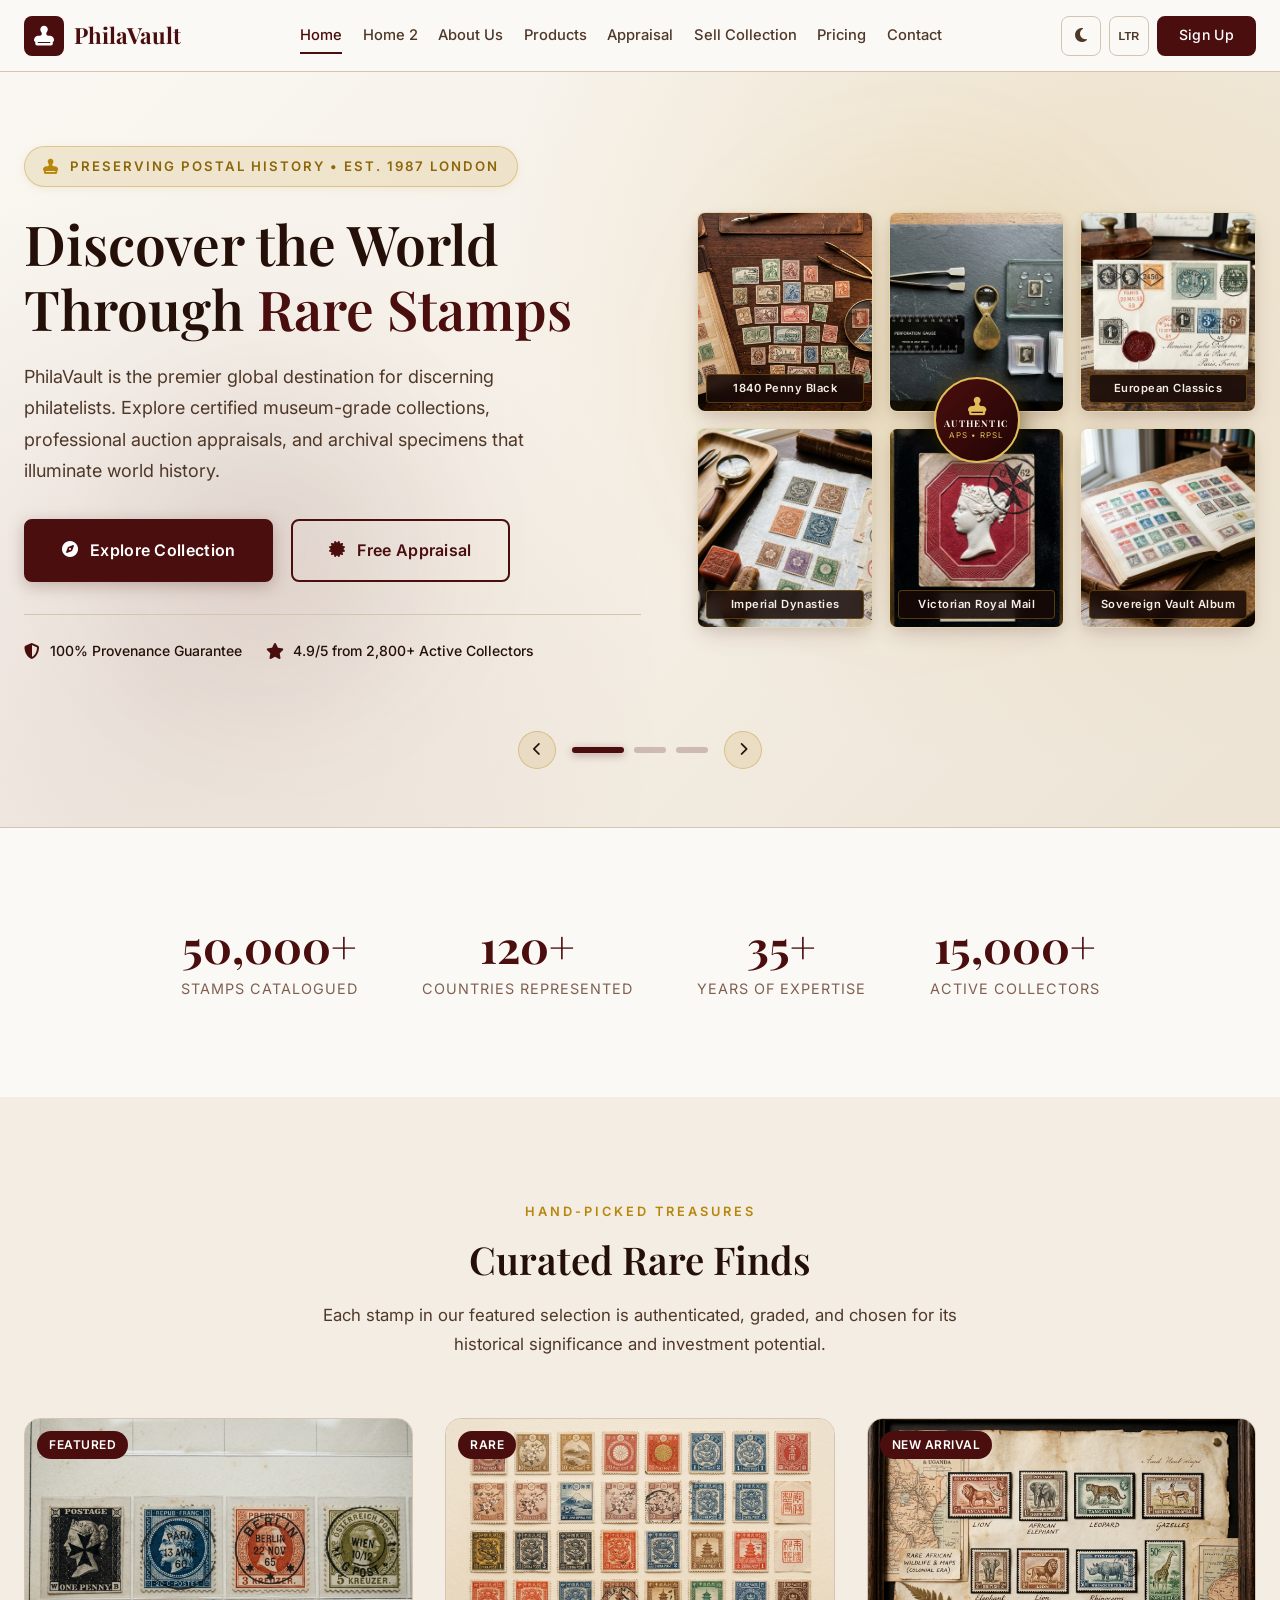
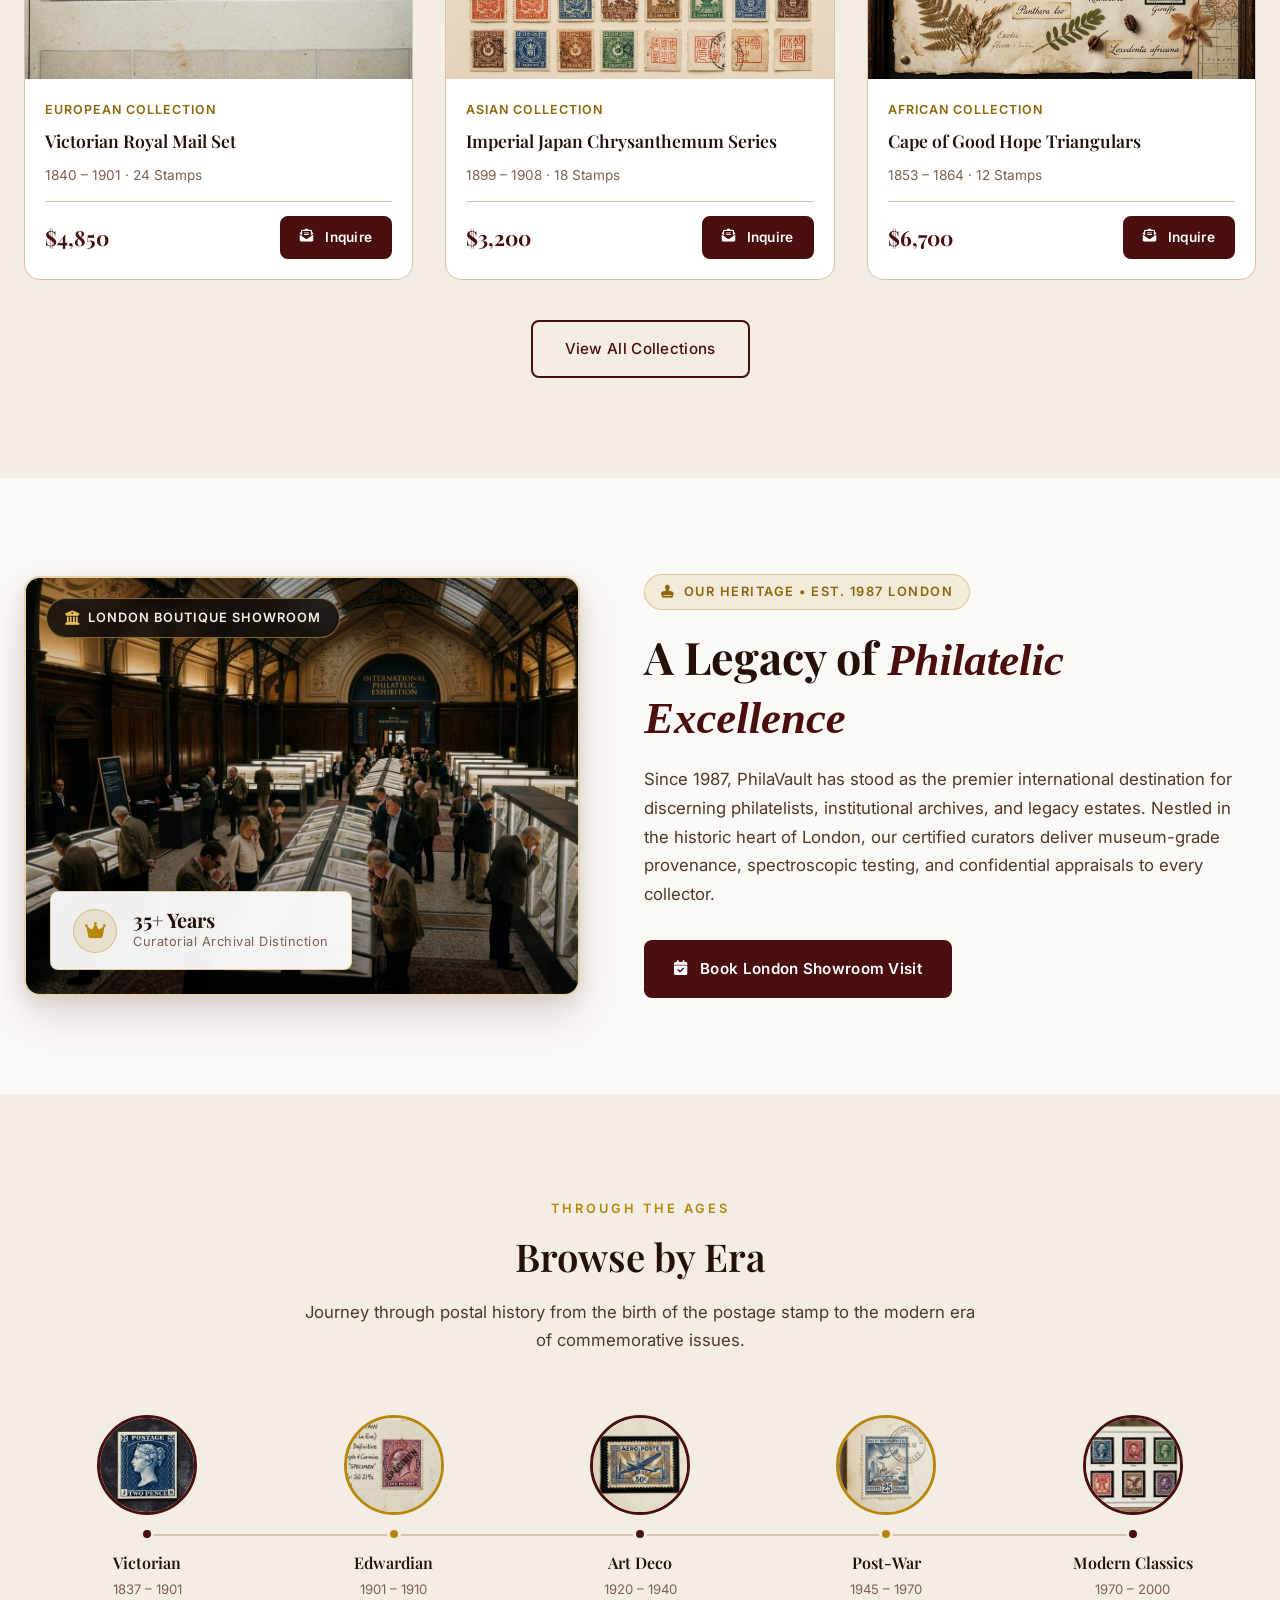
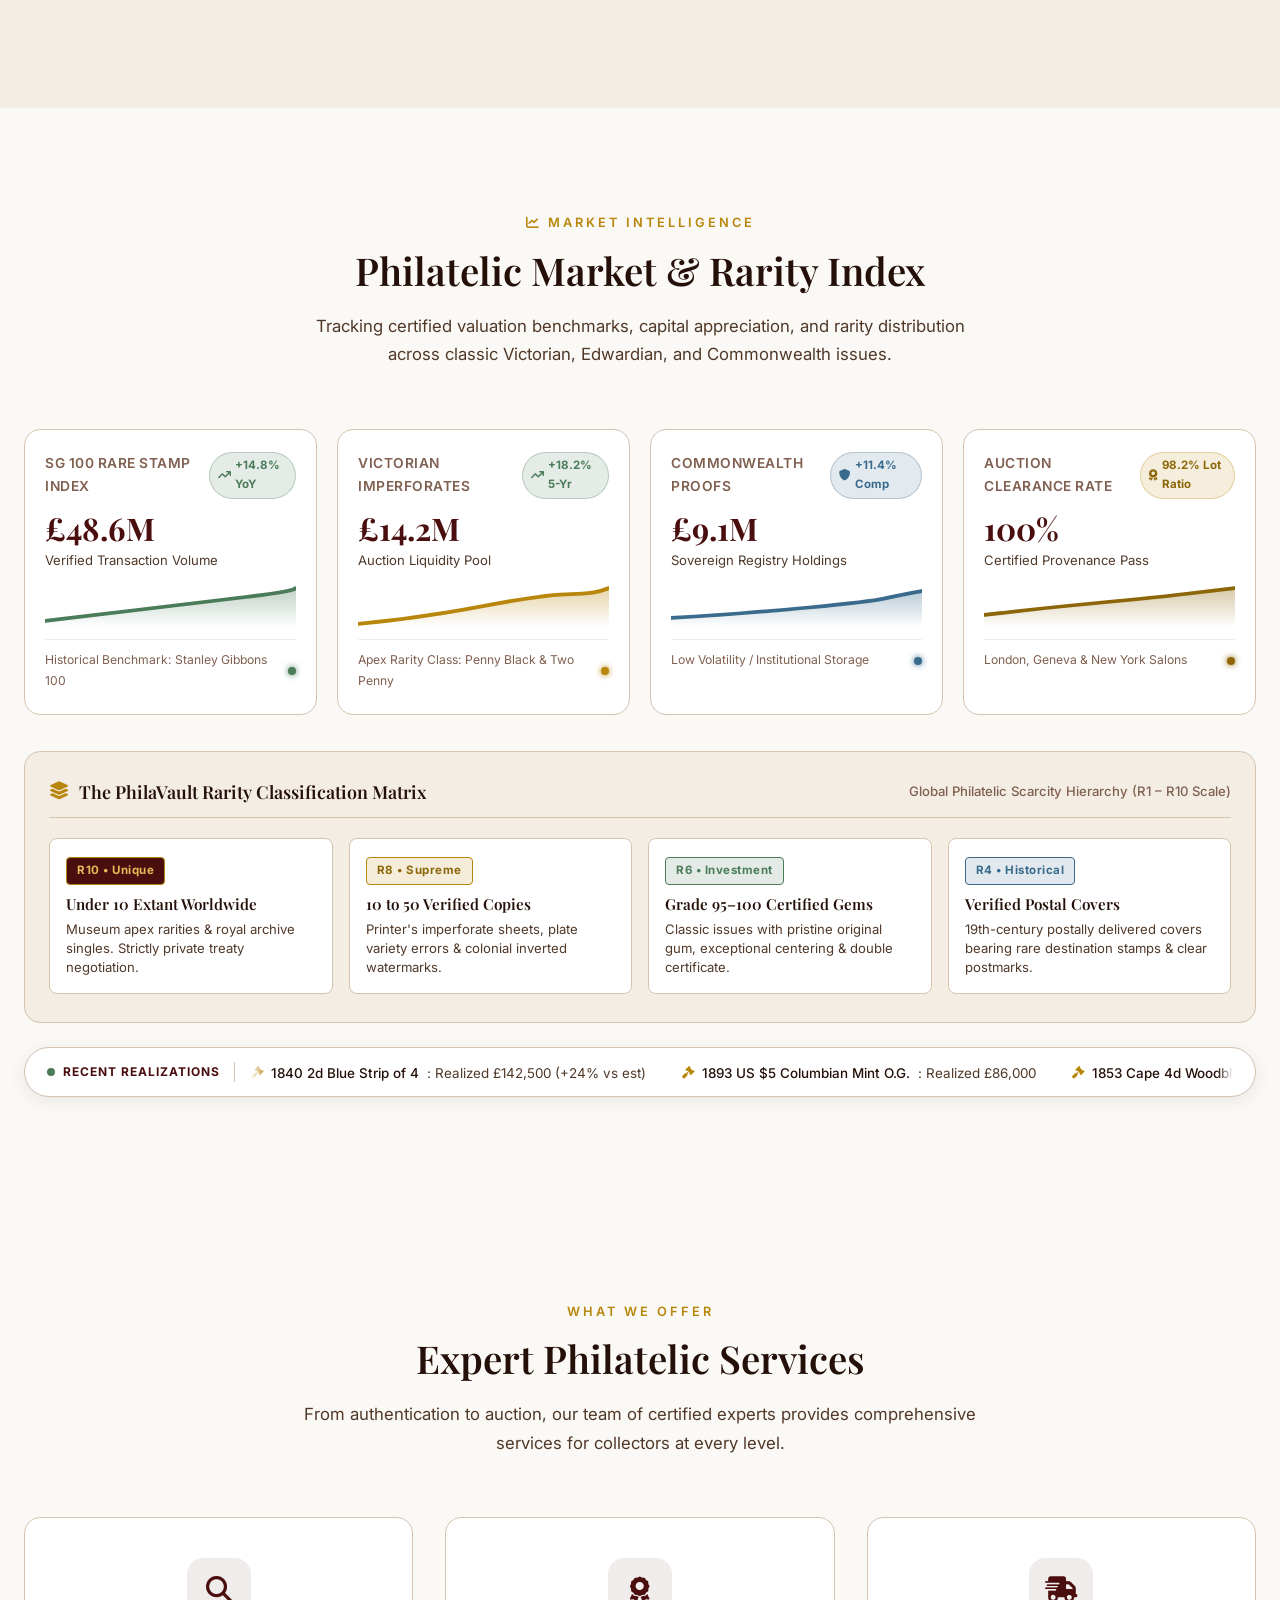
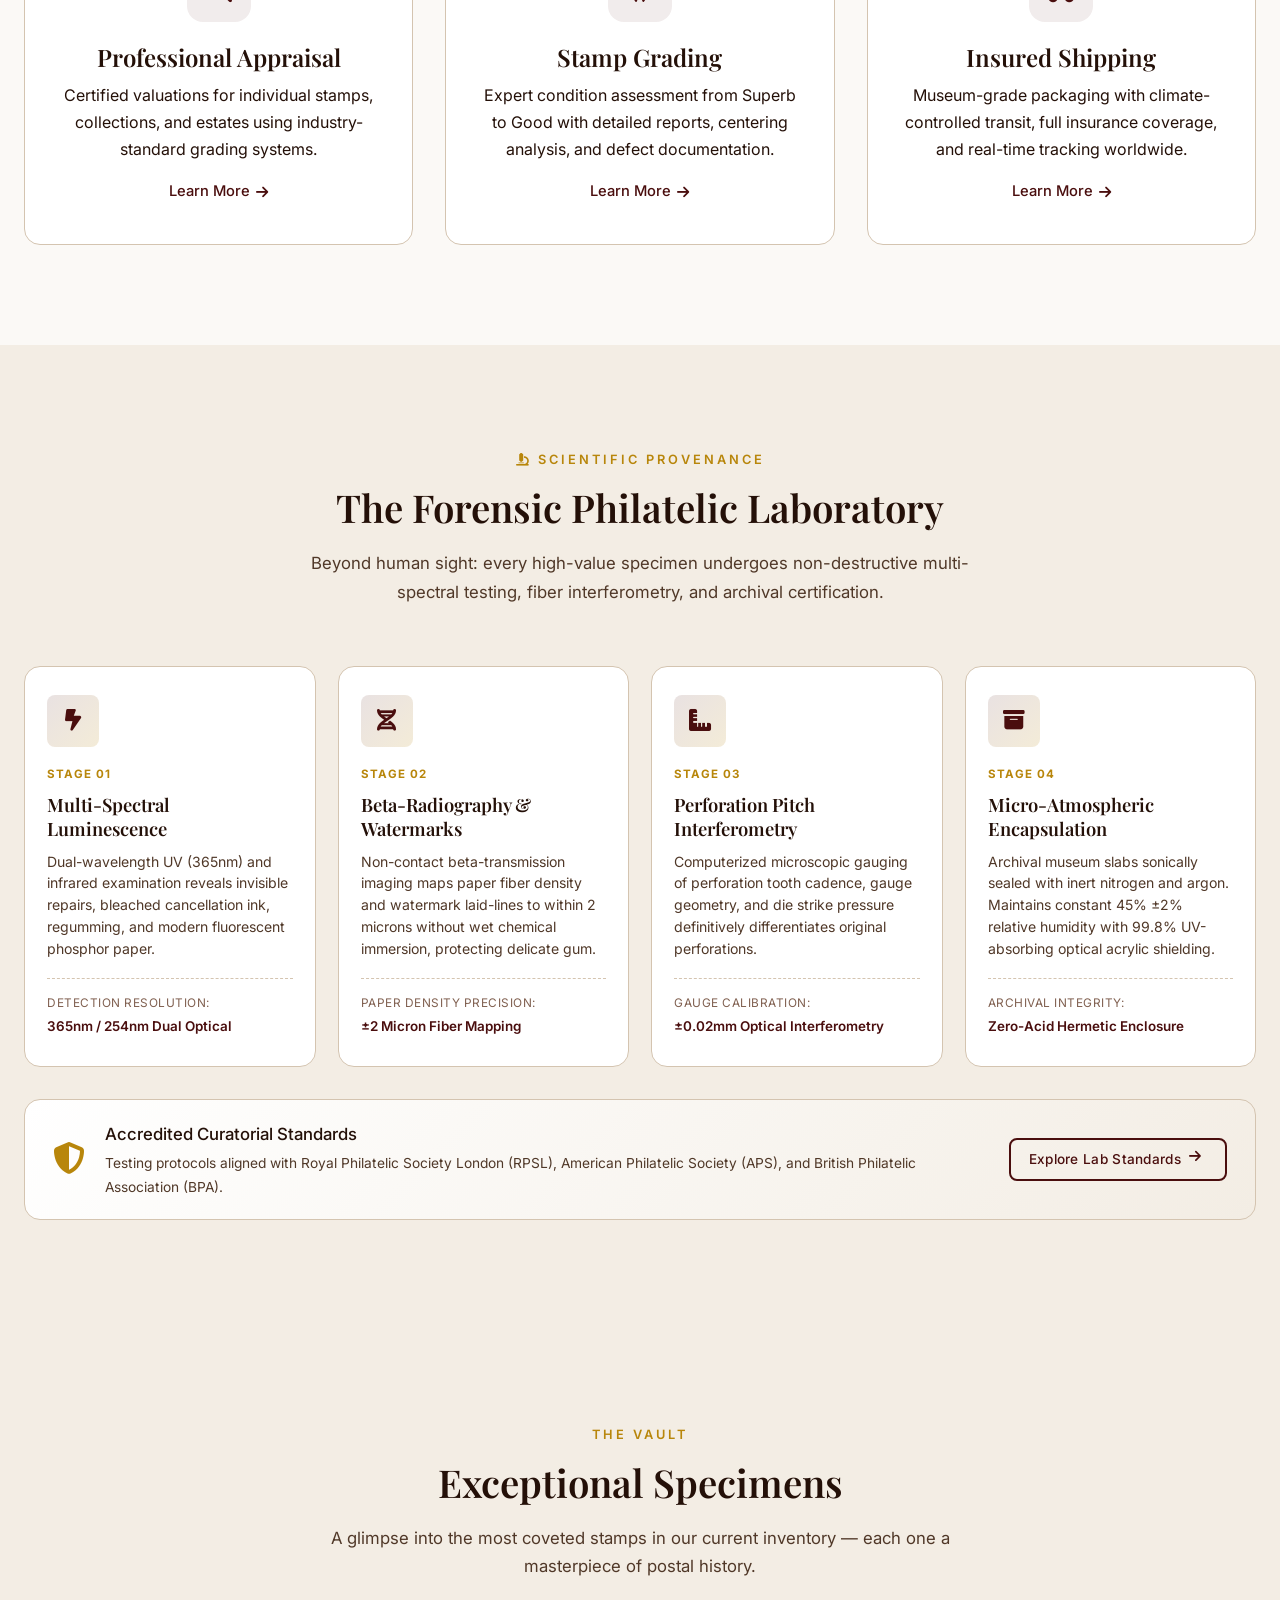
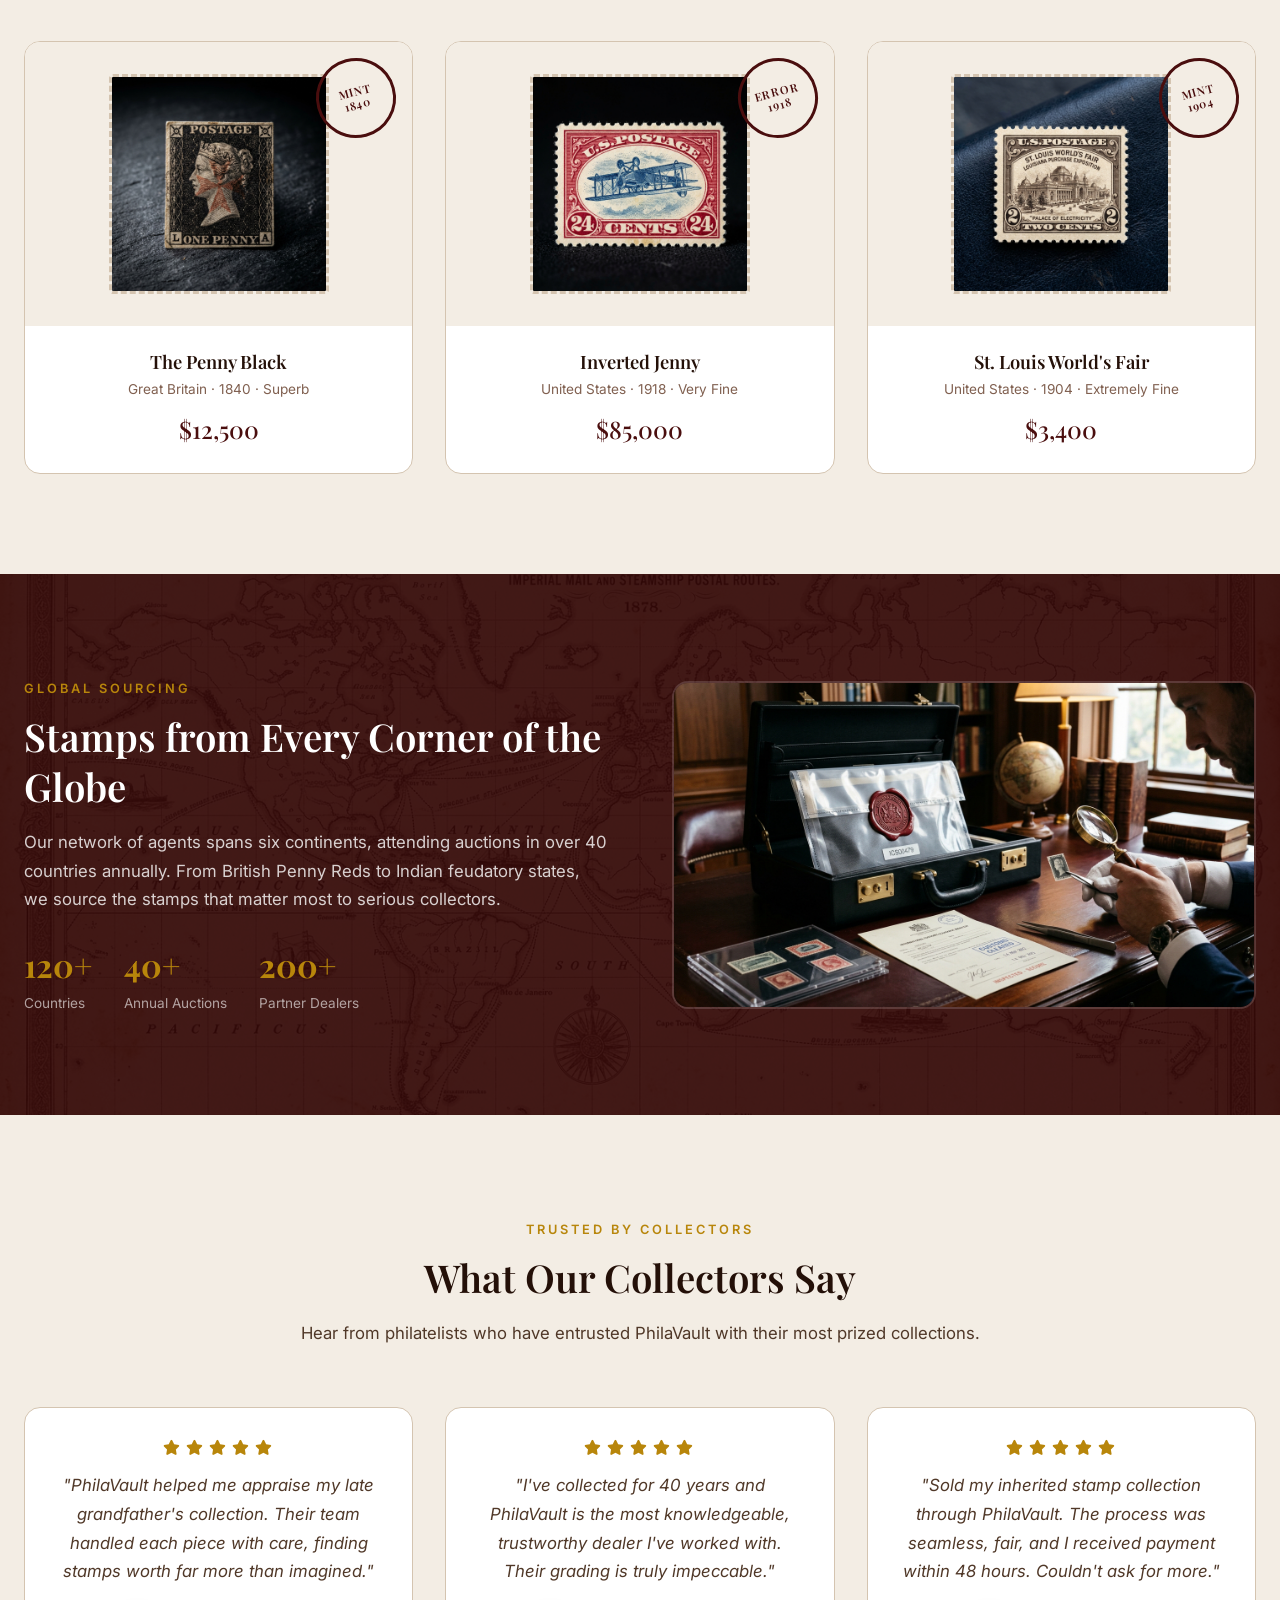
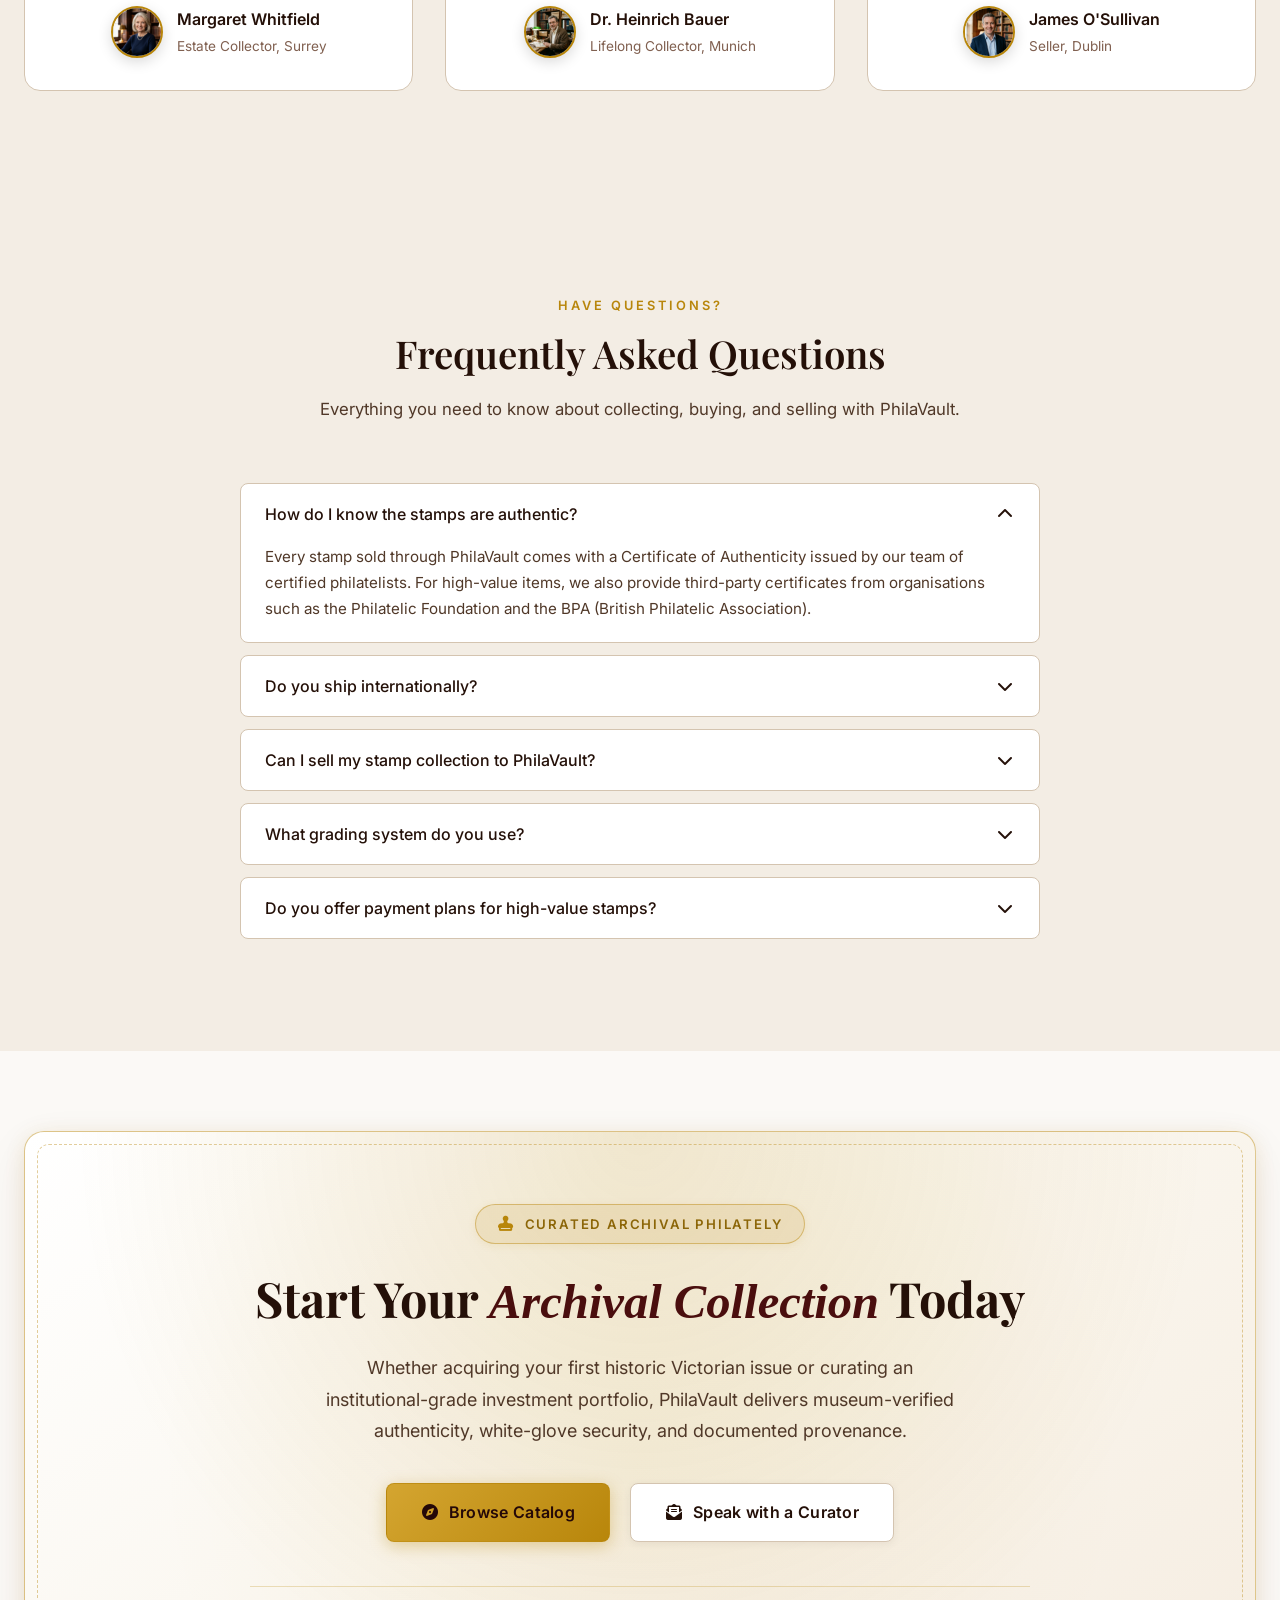
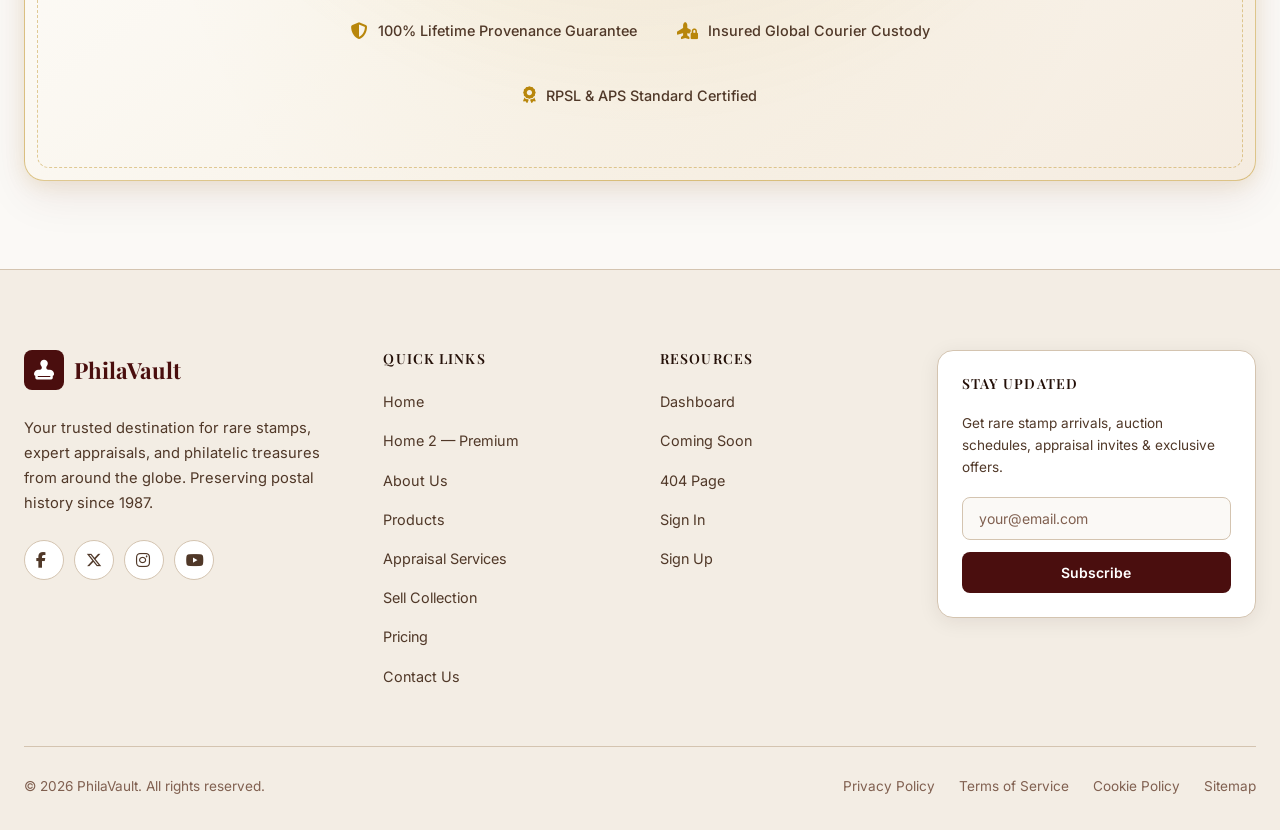
==== commit 70d4692f: "style: add complete CSS design system and asset library for philately store" ====
--- a/index.html
+++ b/index.html
@@ -290,7 +290,7 @@
 
                 <!-- Tile 6 -->
                 <div class="hero-specimen-tile">
-                  <img src="assets/images/stamp-preservation.jpg" alt="Archival temperature-controlled preservation capsule" width="220" height="200">
+                  <img src="assets/images/stamp-archival-preservation-capsule.jpg" alt="Archival temperature-controlled preservation capsule" width="220" height="200">
                   <span class="hero-tile-tag">Vault Custody Storage</span>
                 </div>
 
@@ -493,7 +493,7 @@
 
           <a href="products.html" class="era-timeline-item">
             <div class="era-timeline-img-wrap">
-              <img src="assets/images/stamp-feature-1.jpg" alt="Victorian Era" style="width:100%;height:100%;object-fit:cover;">
+              <img src="assets/images/stamp-era-victorian-two-penny-blue.jpg" alt="Victorian Era" style="width:100%;height:100%;object-fit:cover;">
             </div>
             <div class="era-timeline-dot"></div>
             <h4 class="era-timeline-title">Victorian</h4>
@@ -913,7 +913,7 @@
   <!-- ==================== WORLDWIDE MAP BAND ==================== -->
   <section class="section" style="background:var(--primary-dark);color:#fff;position:relative;overflow:hidden;">
     <div style="position:absolute;top:0;left:0;right:0;bottom:0;opacity:0.08;">
-      <img src="assets/images/stamp-worldwide.jpg" alt="" style="width:100%;height:100%;object-fit:cover;">
+      <img src="assets/images/stamp-global-routes-engraved-map.jpg" alt="19th century imperial postal routes map" style="width:100%;height:100%;object-fit:cover;">
     </div>
     <div class="container" style="position:relative;z-index:1;">
       <div class="section-split fade-in" style="align-items:center;">
@@ -937,7 +937,7 @@
           </div>
         </div>
         <div class="split-image">
-          <img src="assets/images/stamp-shipping.jpg" alt="Worldwide stamp sourcing" style="border-radius:var(--border-radius-lg);border:2px solid rgba(255,255,255,0.15);" loading="lazy">
+          <img src="assets/images/stamp-global-sourcing-transit.jpg" alt="Worldwide stamp sourcing and insured transit" style="border-radius:var(--border-radius-lg);border:2px solid rgba(255,255,255,0.15);" loading="lazy">
         </div>
       </div>
     </div>
@@ -979,7 +979,7 @@
           </div>
           <p class="quote">"I've collected for 40 years and PhilaVault is the most knowledgeable, trustworthy dealer I've worked with. Their grading is truly impeccable."</p>
           <div class="testimonial-author-wrap">
-            <img src="assets/images/avatar-heinrich-bauer.jpg" alt="Dr. Heinrich Bauer" class="testimonial-avatar" width="54" height="54">
+            <img src="assets/images/avatar-alistair-finch.jpg" alt="Dr. Heinrich Bauer" class="testimonial-avatar" width="54" height="54">
             <div class="testimonial-author-info">
               <p class="author">Dr. Heinrich Bauer</p>
               <p class="role">Lifelong Collector, Munich</p>
--- a/assets/css/style.css
+++ b/assets/css/style.css
@@ -1576,15 +1576,15 @@
 }
 
 .page-hero-pricing {
-  background-image: url('../images/stamp-pricing-bg.jpg');
+  background-image: url('../images/hero-pricing-club-membership.jpg');
 }
 
 .page-hero-contact {
-  background-image: url('../images/stamp-contact.jpg');
+  background-image: url('../images/hero-contact-concierge-facade.jpg');
 }
 
 .page-hero-products {
-  background-image: url('../images/stamp-products-hero.jpg');
+  background-image: url('../images/hero-products-rare-gallery.jpg');
 }
 
 .page-hero-sell {
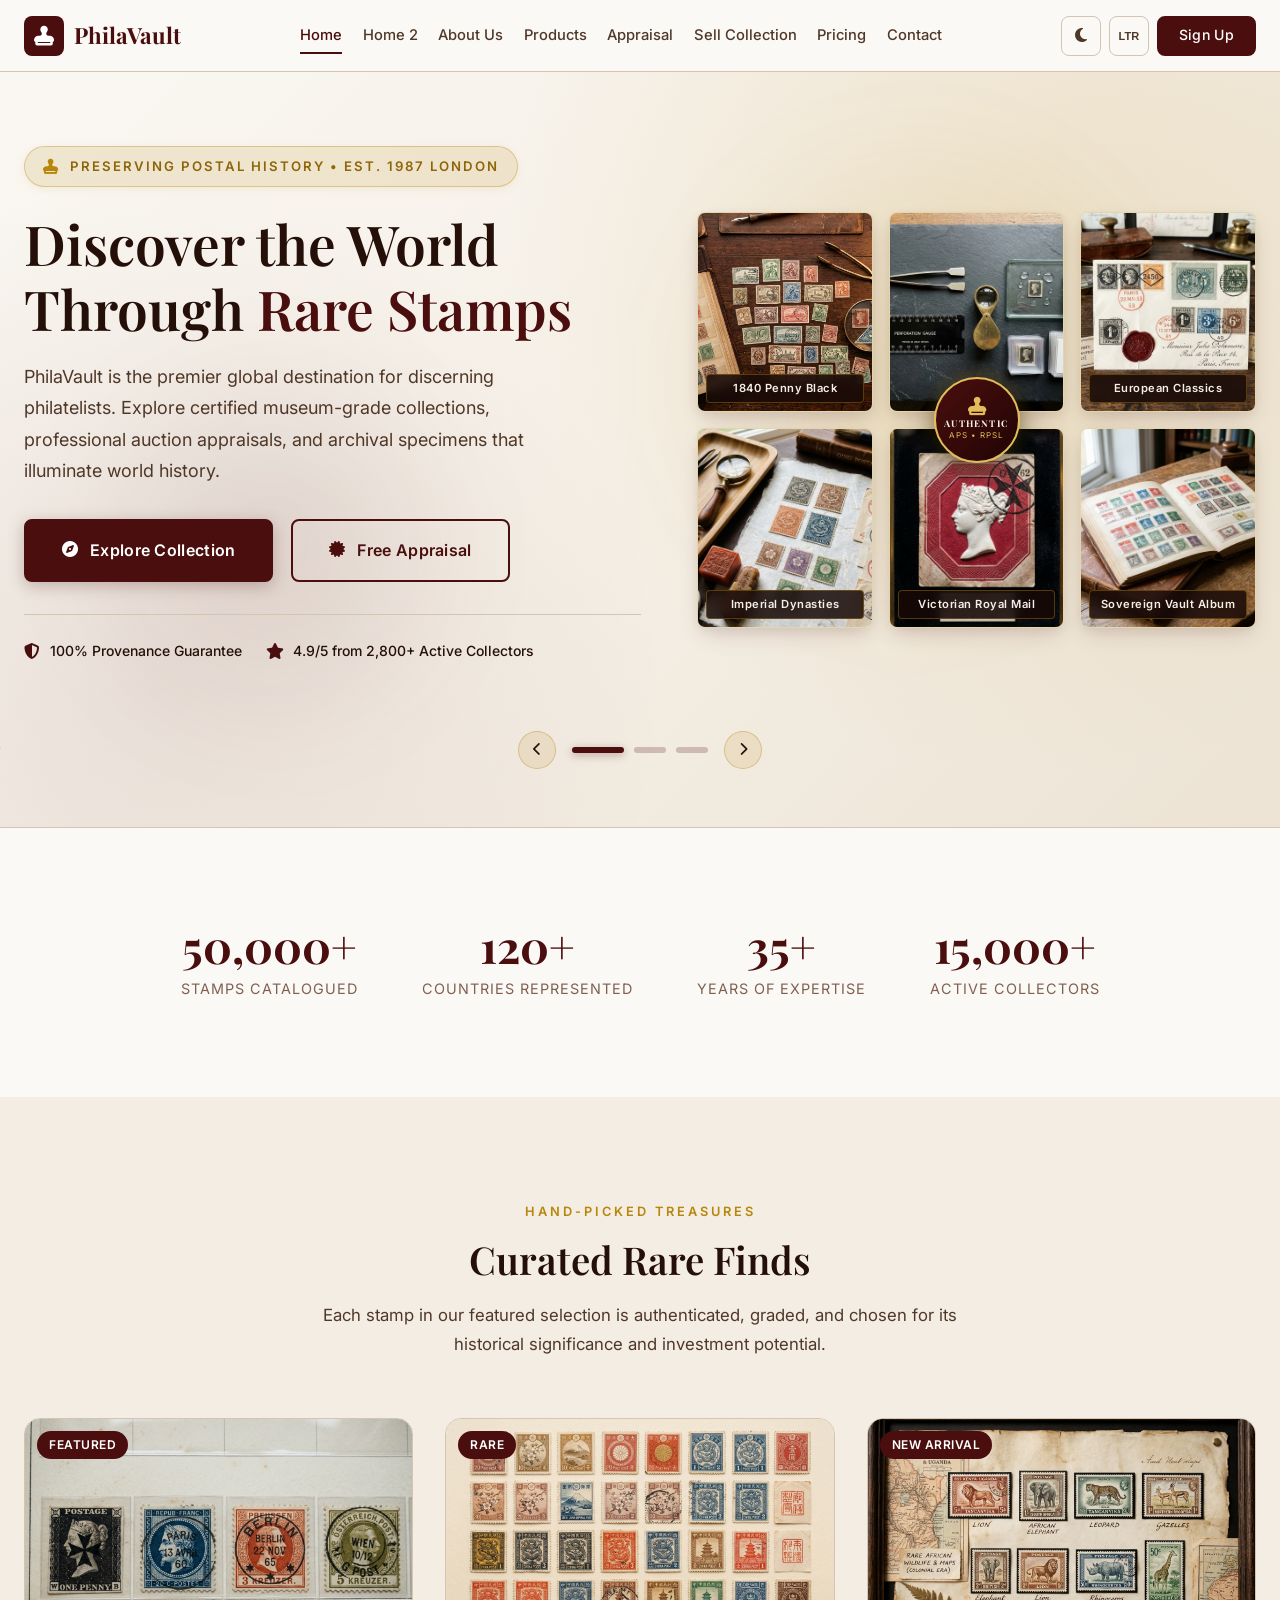
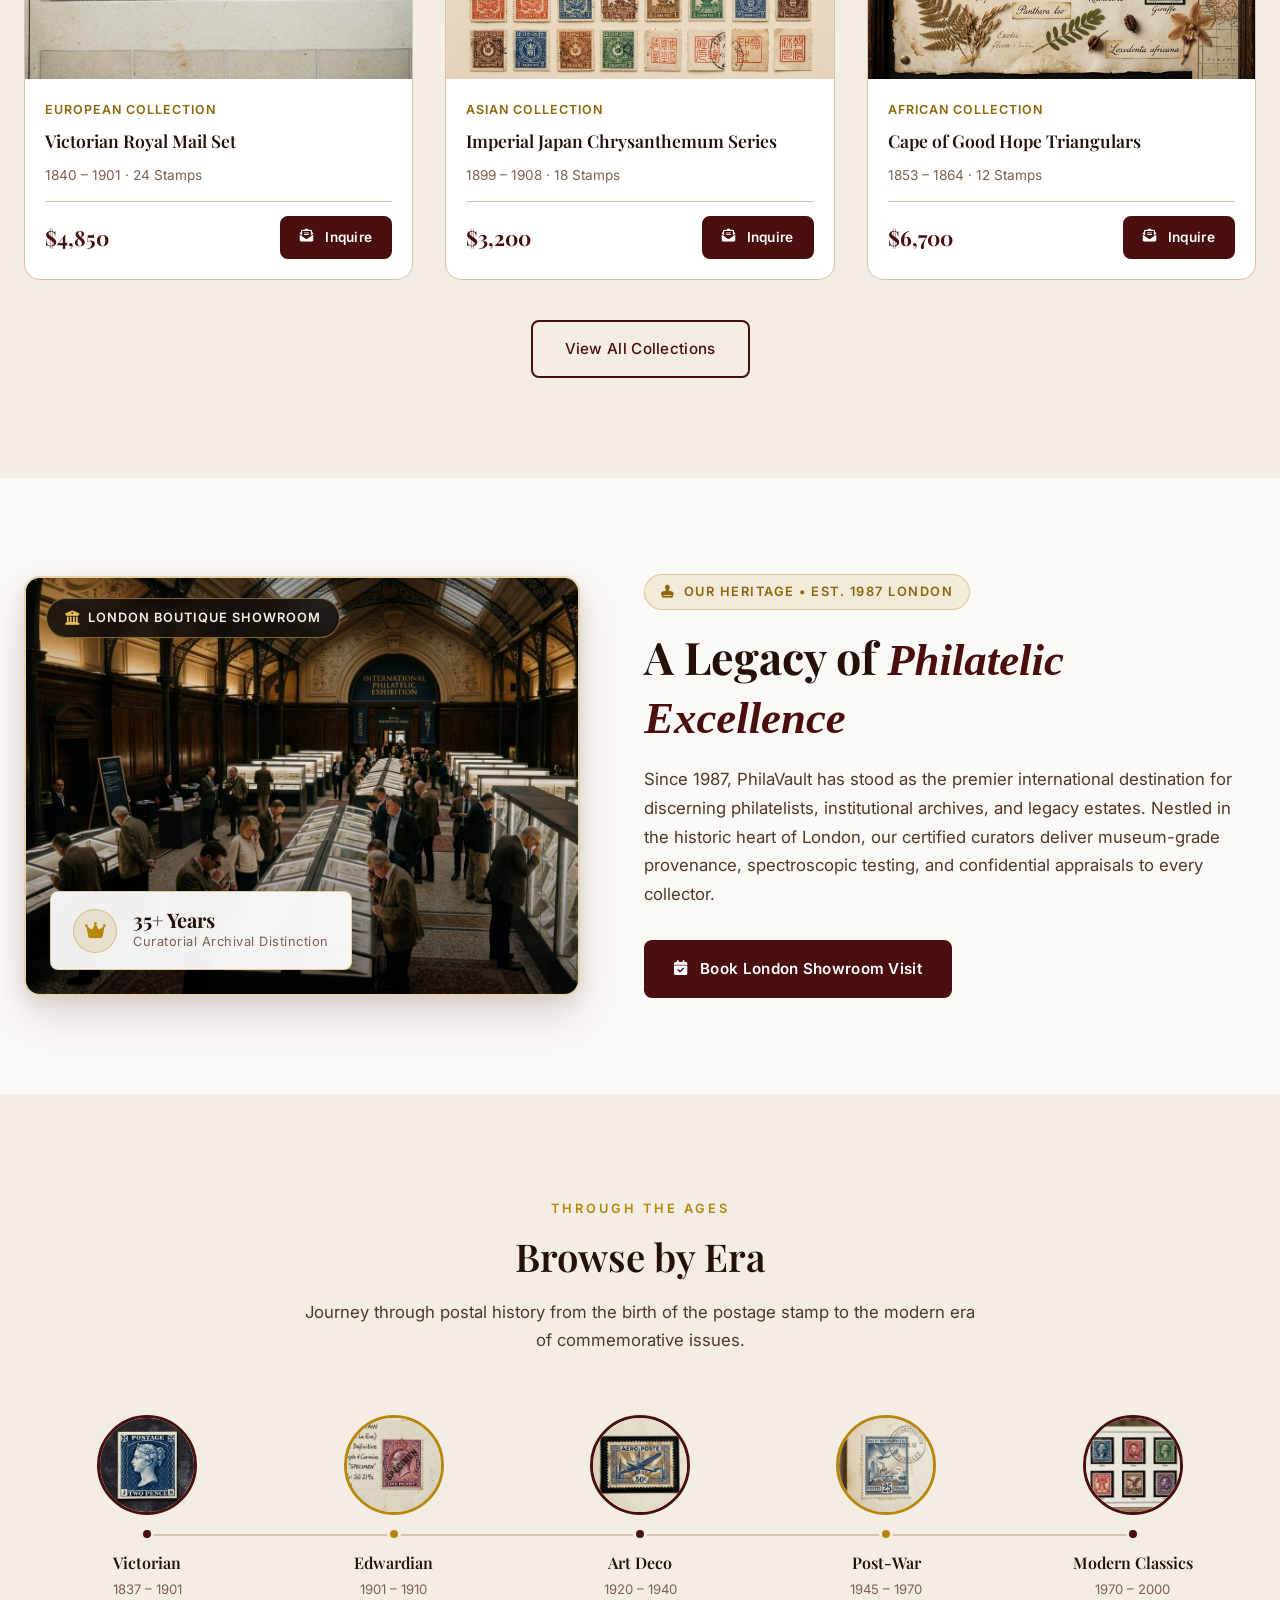
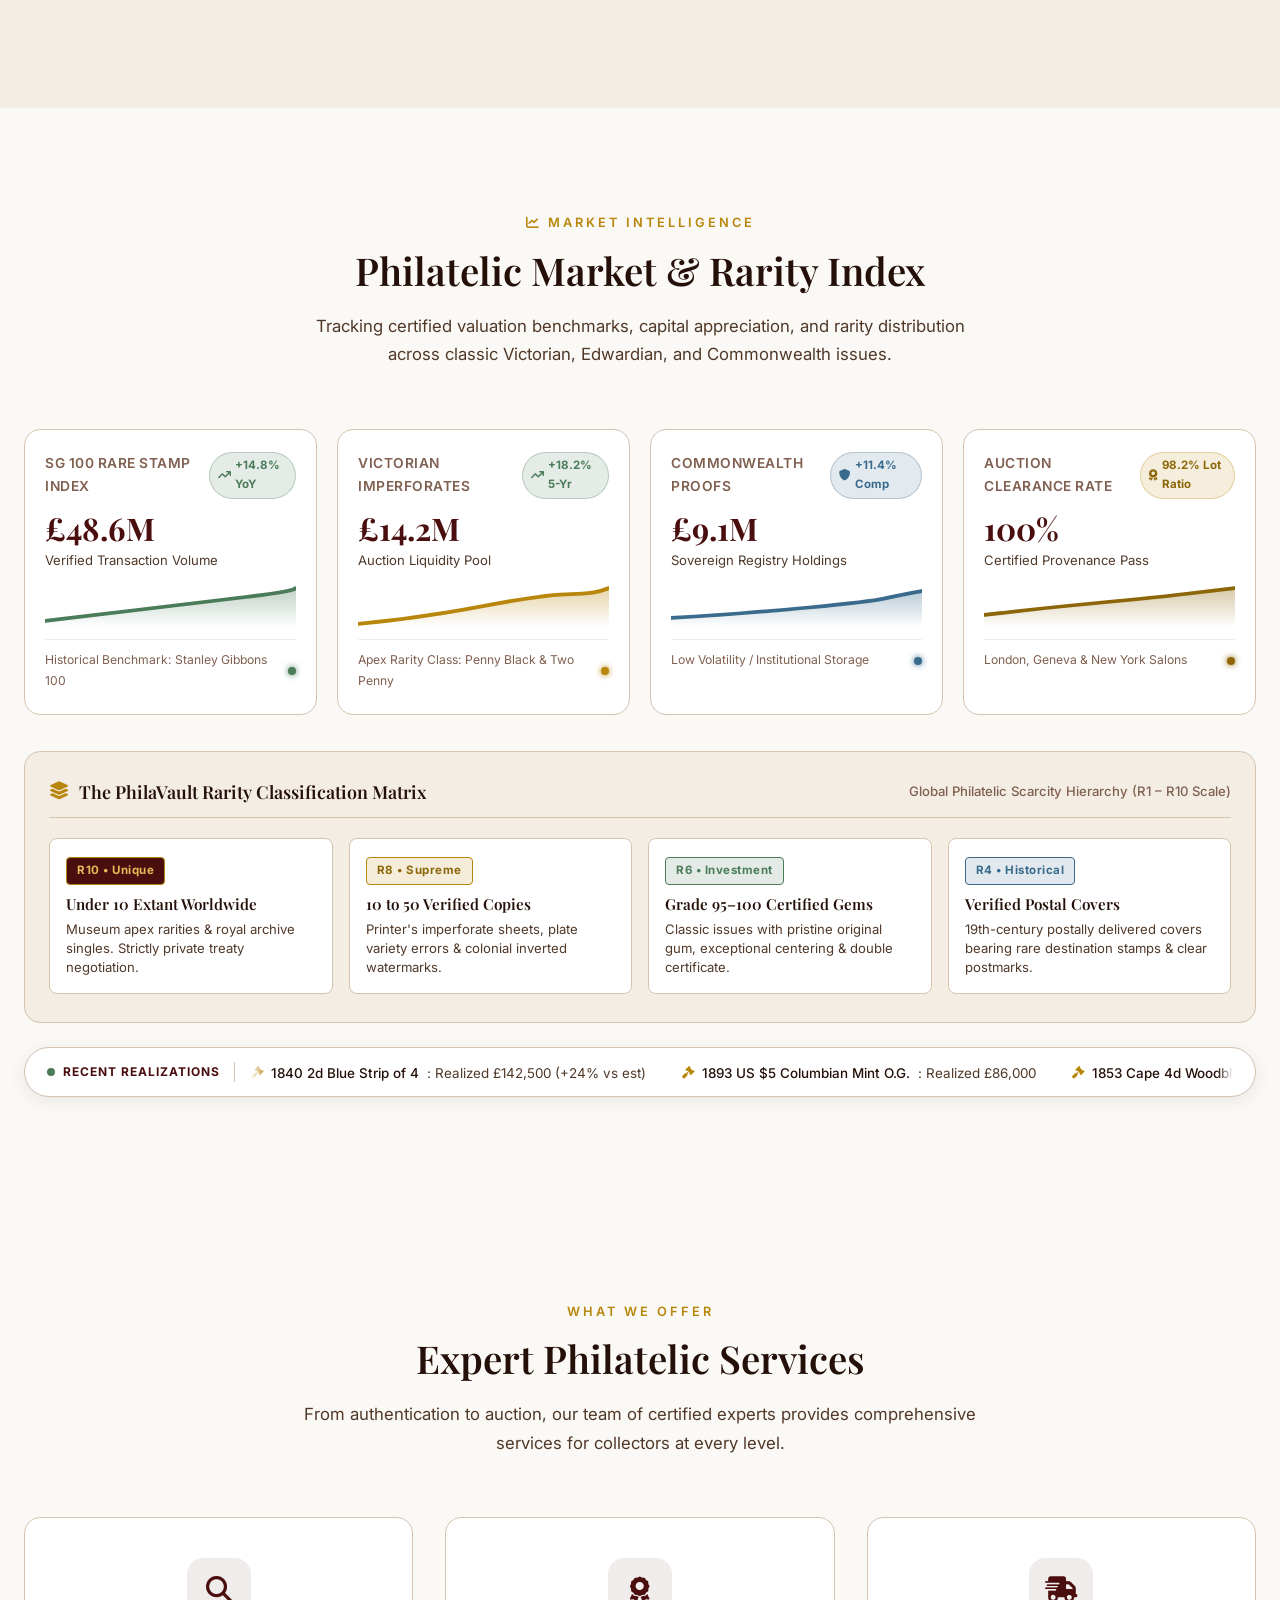
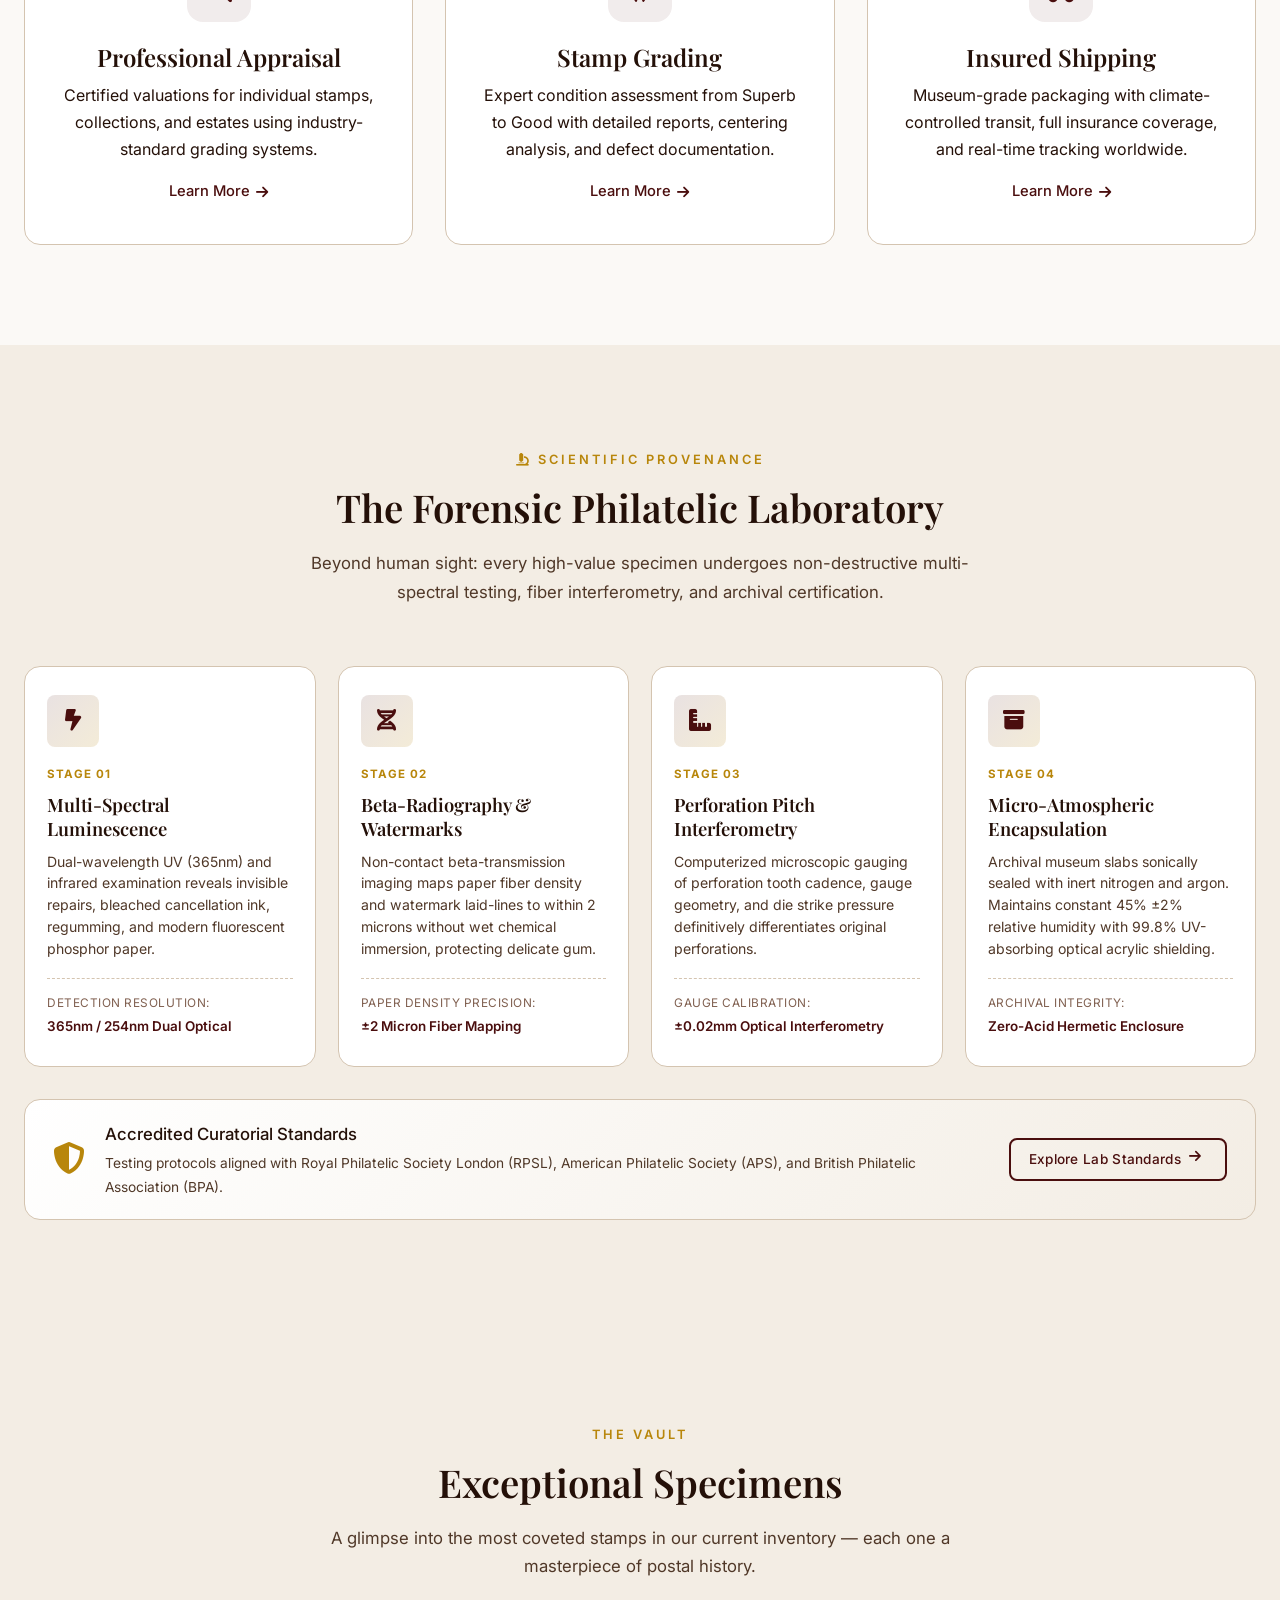
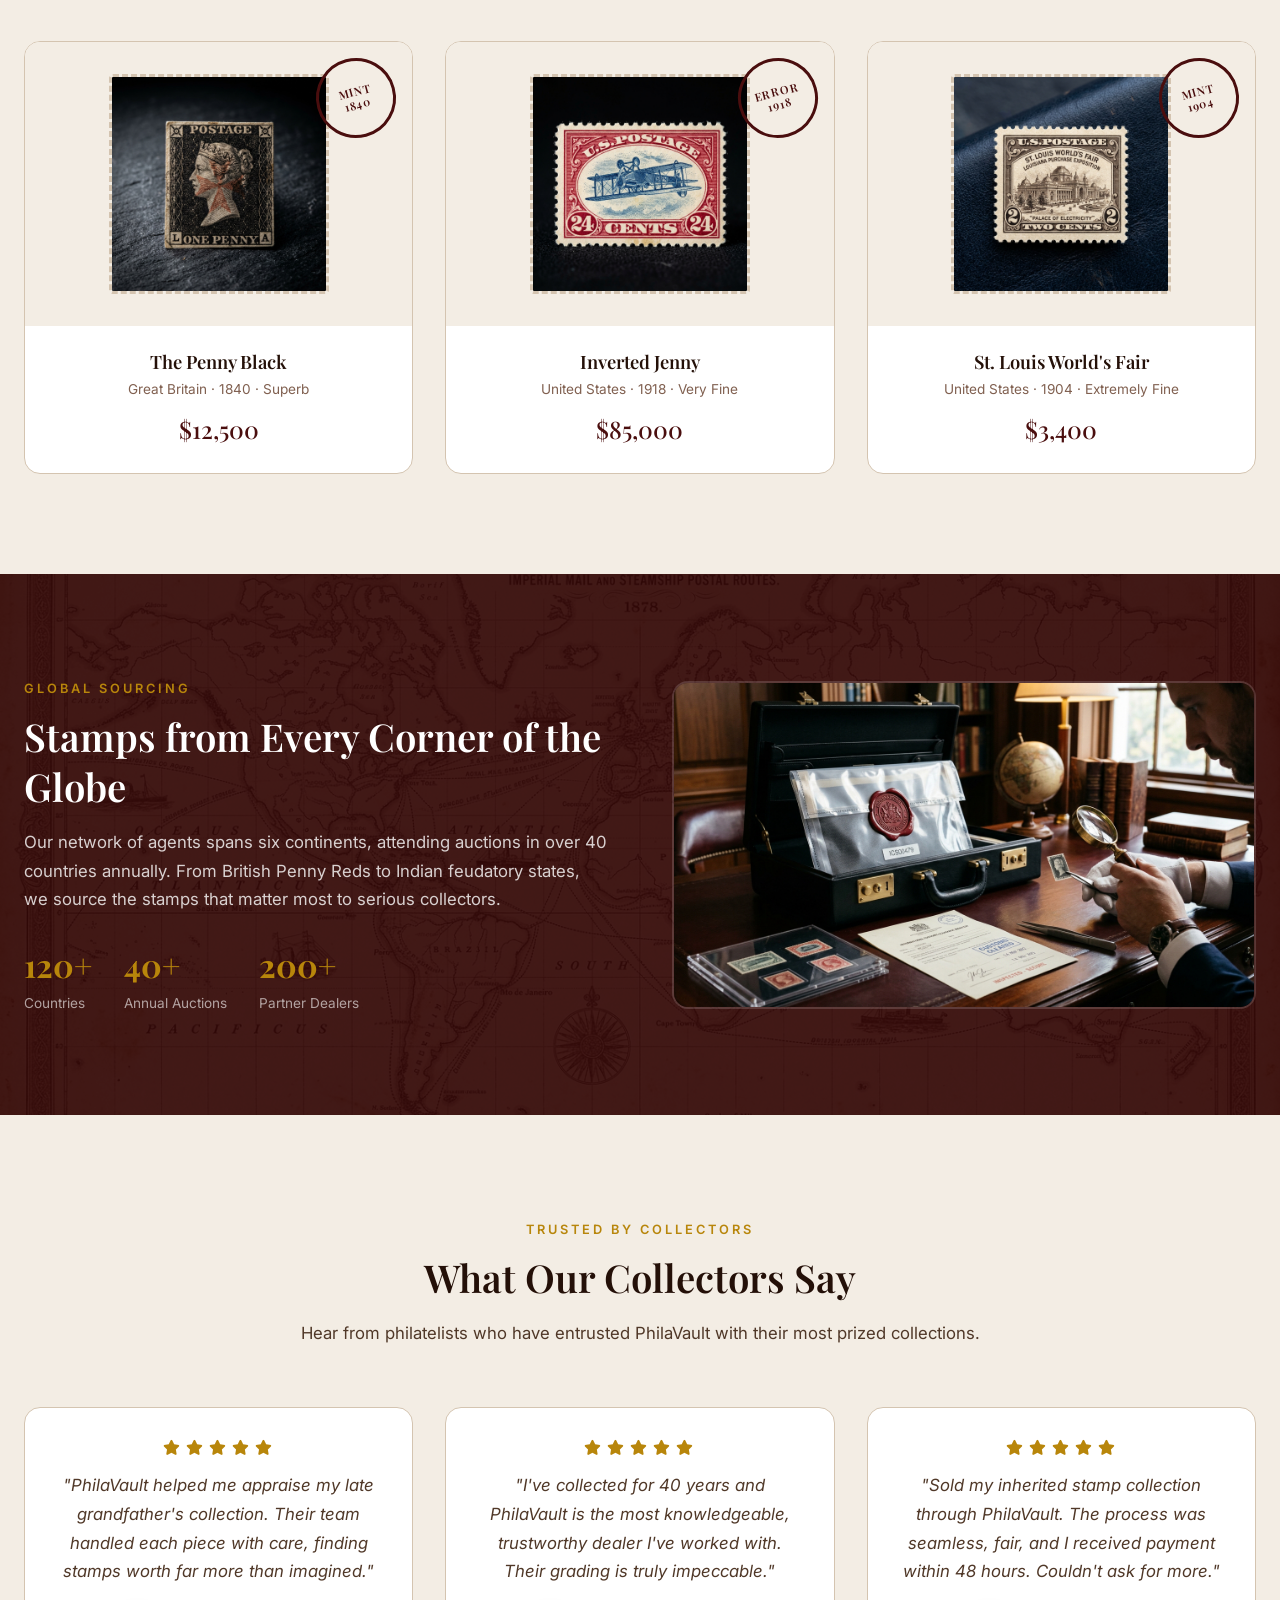
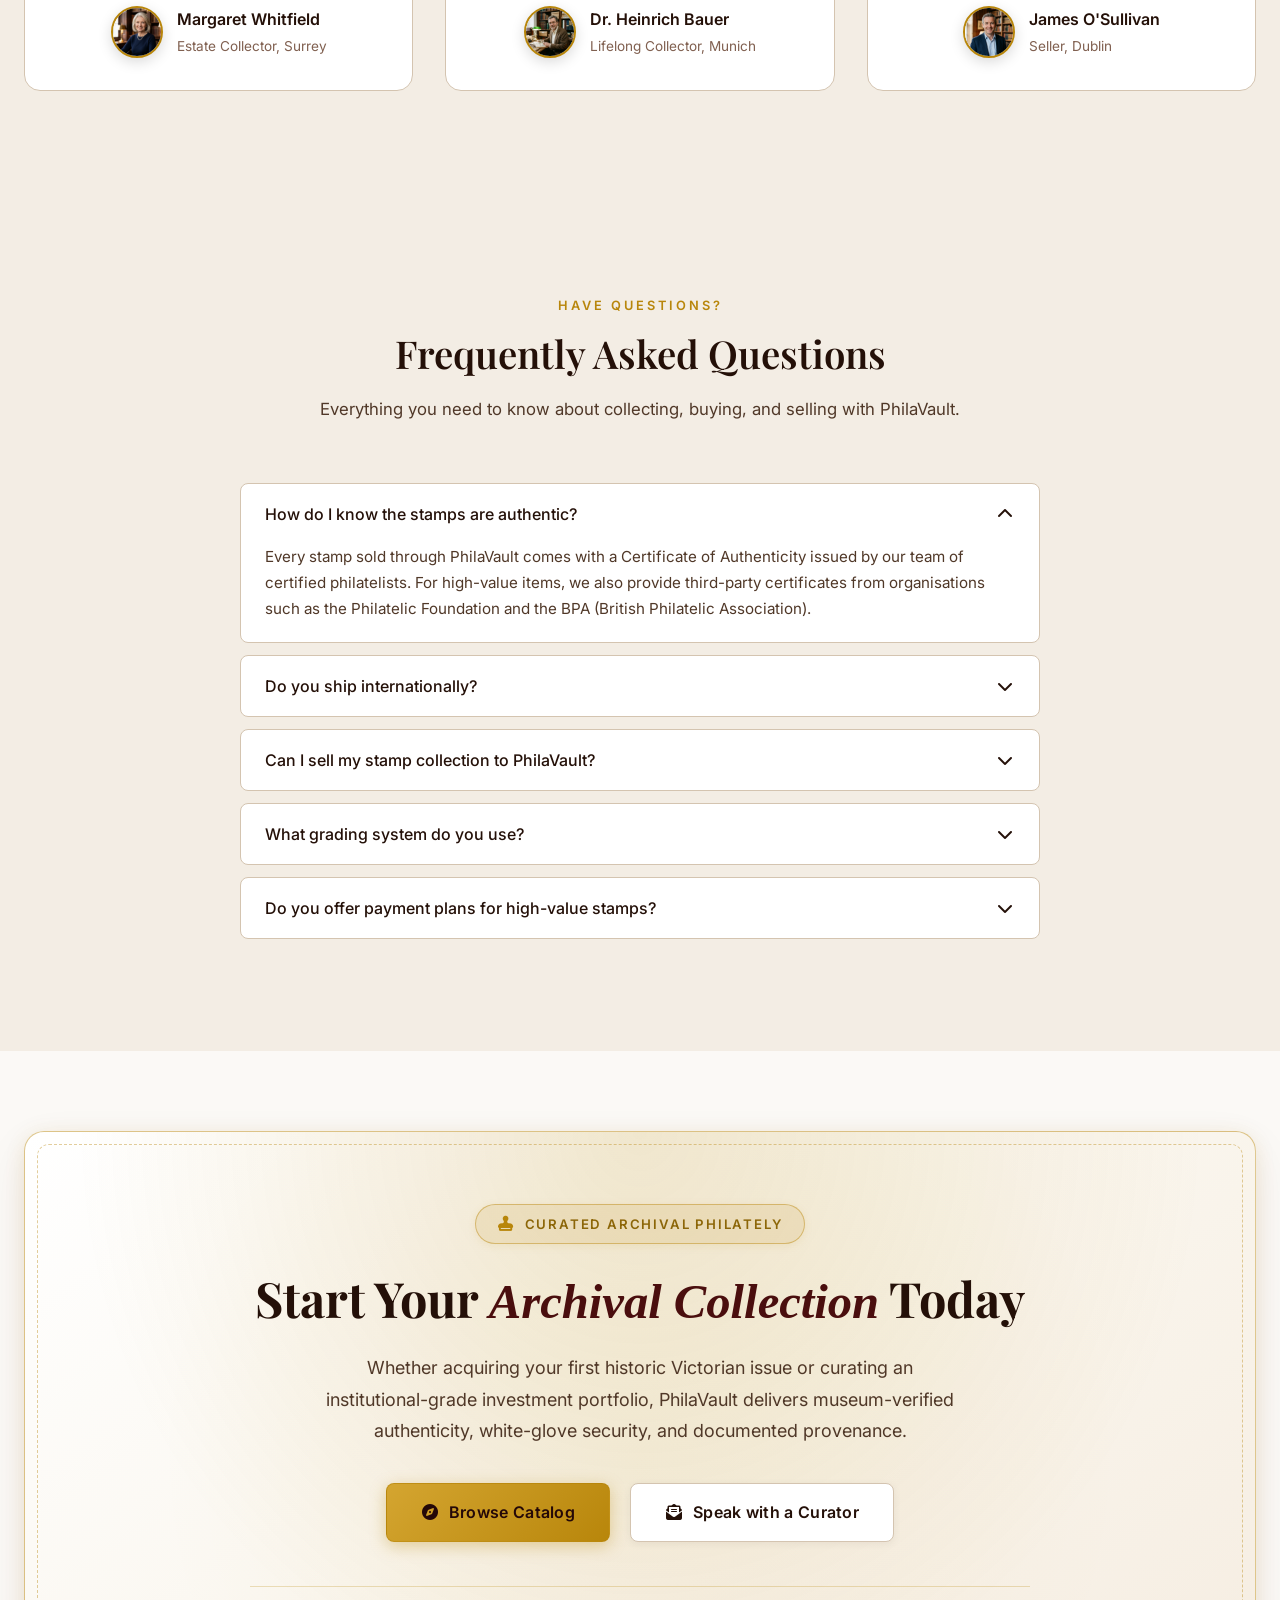
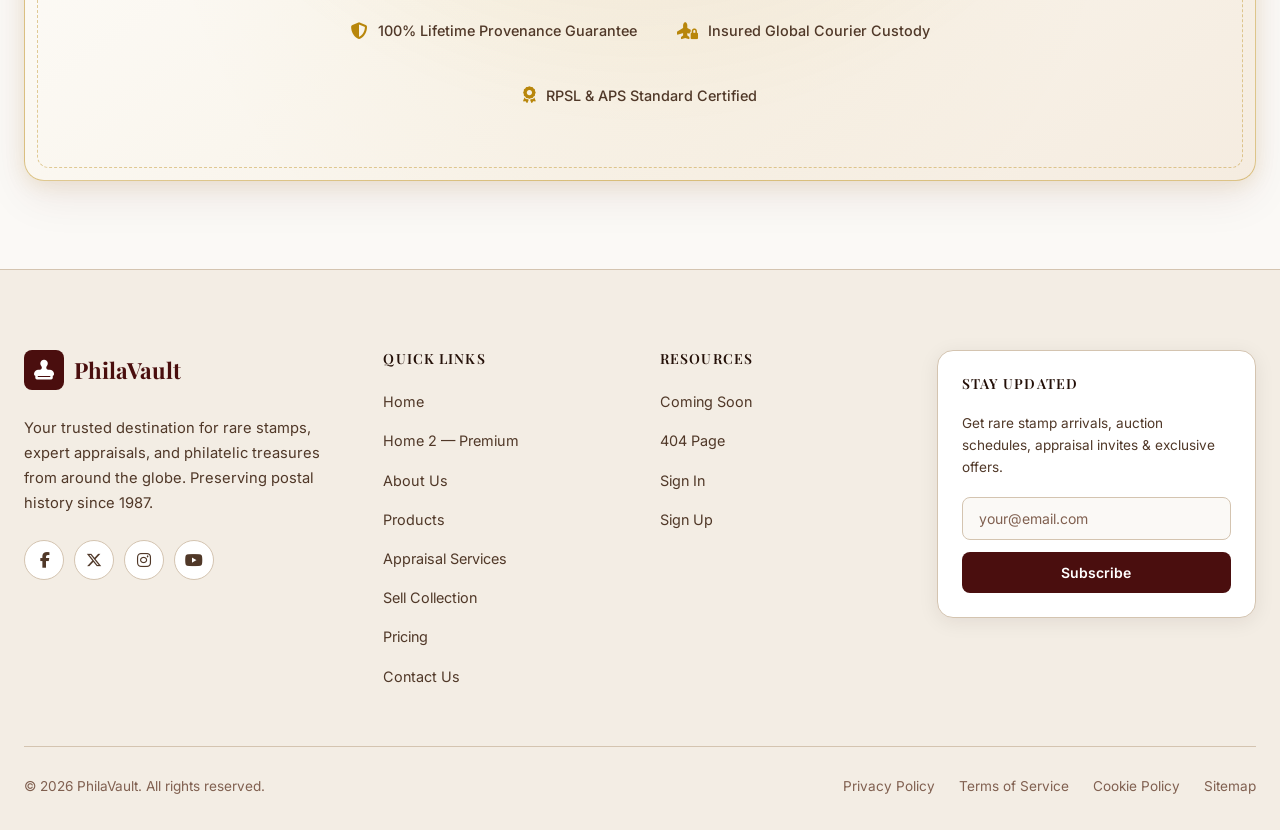
==== commit cfc26bb0: "fic" ====
--- a/index.html
+++ b/index.html
@@ -921,7 +921,7 @@
           <span class="section-label" style="color:var(--secondary);">Global Sourcing</span>
           <h2 style="color:#fff;">Stamps from Every Corner of the Globe</h2>
           <p style="color:rgba(255,255,255,0.8);">Our network of agents spans six continents, attending auctions in over 40 countries annually. From British Penny Reds to Indian feudatory states, we source the stamps that matter most to serious collectors.</p>
-          <div style="display:flex;gap:32px;margin-top:24px;flex-wrap:wrap;">
+          <div class="split-stats global-sourcing-stats" style="display:flex;gap:32px;margin-top:24px;flex-wrap:wrap;">
             <div>
               <div style="font-family:var(--font-heading);font-size:2rem;font-weight:700;color:var(--secondary);">120+</div>
               <div style="font-size:0.85rem;color:rgba(255,255,255,0.6);">Countries</div>
--- a/assets/css/style.css
+++ b/assets/css/style.css
@@ -82,7 +82,12 @@
 }
 
 [dir="rtl"] .nav-links {
-  flex-direction: row-reverse;
+  flex-direction: row;
+}
+
+[dir="rtl"] .nav-links a::after {
+  left: auto;
+  right: 0;
 }
 
 [dir="rtl"] .header-actions {
@@ -789,7 +794,8 @@
   margin-bottom: 12px;
 }
 
-.split-content h2 {
+.split-content h2,
+.split-content h3 {
   margin-bottom: 16px;
 }
 
@@ -2161,15 +2167,16 @@
 .footer-social a {
   width: 40px;
   height: 40px;
-  display: inline-flex;
-  align-items: center;
-  justify-content: center;
+  display: grid;
+  place-items: center;
   border: 1px solid var(--border-color);
   border-radius: 50%;
   color: var(--text-secondary);
   background: var(--card-bg);
   transition: var(--transition);
   text-decoration: none;
+  padding: 0;
+  line-height: 0;
 }
 
 .footer-social a:hover {
@@ -2182,11 +2189,24 @@
 
 .footer-social a svg,
 .footer-social a i {
-  width: 17px;
+  display: flex;
+  align-items: center;
+  justify-content: center;
+  width: auto;
+  height: auto;
   font-size: 16px;
   fill: currentColor;
   color: currentColor;
   line-height: 1;
+  vertical-align: 0 !important;
+  margin: 0;
+  padding: 0;
+  text-align: center;
+}
+
+/* Optical centering for asymmetrical Facebook f glyph */
+.footer-social a .fa-facebook-f {
+  transform: translateX(1px);
 }
 
 .footer-col-title,
@@ -3142,6 +3162,14 @@
   transform: translateY(0);
 }
 
+@media (prefers-reduced-motion: reduce) {
+  .fade-in {
+    opacity: 1 !important;
+    transform: none !important;
+    transition: none !important;
+  }
+}
+
 /* --- Responsive --- */
 
 /* Tablet: 1024px */
@@ -3320,8 +3348,10 @@
     margin-right: auto;
   }
 
-  .section-split .split-content h2 {
+  .section-split .split-content h2,
+  .section-split .split-content h3 {
     text-align: center;
+    margin-bottom: 16px;
   }
 
   .section-split .split-content p {
@@ -3343,6 +3373,15 @@
   [dir="rtl"] .section-split .split-content ul {
     text-align: right;
     align-items: flex-start;
+  }
+
+  .section-split .split-content .split-stats,
+  .section-split .split-content .global-sourcing-stats,
+  .section-split .split-content div[style*="display:flex"] {
+    justify-content: center !important;
+    text-align: center;
+    margin-left: auto;
+    margin-right: auto;
   }
   
   .hero {
@@ -8898,7 +8937,10 @@
   height: 100%;
 }
 
-.cert-mockup-card {
+.cert-mockup-card,
+[dir="rtl"] .cert-mockup-card {
+  direction: ltr !important;
+  text-align: left !important;
   background: #FDFBF7;
   border: 2px solid #C4A458;
   border-radius: var(--border-radius-lg);
@@ -8912,7 +8954,8 @@
   min-height: 600px;
 }
 
-[data-theme="dark"] .cert-mockup-card {
+[data-theme="dark"] .cert-mockup-card,
+[dir="rtl"][data-theme="dark"] .cert-mockup-card {
   background: #1C130E;
   color: #F0E8E0;
   box-shadow: 0 16px 48px rgba(0, 0, 0, 0.5), 0 0 0 6px #2C201A;
@@ -9141,11 +9184,11 @@
 }
 
 .pin-1 { top: -10px; left: -10px; }
-.pin-2 { top: -8px; right: -8px; }
+.pin-2 { top: -10px; right: -10px; }
 .pin-3 { top: 8px; right: 8px; }
-.pin-4 { top: -8px; left: -8px; }
-.pin-5 { top: -8px; right: -8px; }
-.pin-6 { top: -10px; right: 0; }
+.pin-4 { top: -10px; left: -14px; }
+.pin-5 { top: -10px; right: -14px; }
+.pin-6 { top: -16px; right: -14px; }
 
 /* Right Feature List */
 .cert-features-list {
@@ -9853,7 +9896,7 @@
 
 .about-team-photo-wrap {
   width: 100%;
-  height: 290px;
+  height: 310px;
   overflow: hidden;
   position: relative;
   background: #140806;
@@ -9863,8 +9906,12 @@
   width: 100%;
   height: 100%;
   object-fit: cover;
-  object-position: top center;
+  object-position: top center !important;
   transition: transform 0.5s ease;
+}
+
+.about-team-photo-wrap img[src*="avatar-takashi-nakamura"] {
+  object-position: 50% 10% !important;
 }
 
 .about-team-card:hover .about-team-photo-wrap img {
@@ -10185,19 +10232,20 @@
     gap: 24px;
   }
   .about-pillar-card:nth-child(3):last-child,
-  .about-facility-card:nth-child(3):last-child,
+  .about-facility-card:nth-child(3):last-child {
+    grid-column: auto;
+    max-width: 100%;
+  }
+  .about-team-card,
   .about-team-card:nth-child(5):last-child {
     grid-column: auto;
-    max-width: 100%;
-  }
-  .about-team-card {
     max-width: 440px;
     margin-left: auto;
     margin-right: auto;
     width: 100%;
   }
   .about-team-photo-wrap {
-    height: 350px;
+    height: 330px;
   }
   .about-accred-grid {
     grid-template-columns: repeat(2, 1fr);
@@ -10215,6 +10263,17 @@
   }
   .about-stamp-inset img {
     height: 360px;
+  }
+  .about-seal-badge {
+    top: 14px;
+    right: 14px;
+    width: 72px;
+    height: 72px;
+    font-size: 0.6rem;
+  }
+  [dir="rtl"] .about-seal-badge {
+    right: auto;
+    left: 14px;
   }
 }
 
@@ -10225,10 +10284,24 @@
     margin-bottom: 32px;
   }
   .about-team-photo-wrap {
-    height: 300px;
+    height: 290px;
   }
   .about-stamp-inset img {
     height: 280px;
+  }
+  .about-seal-badge {
+    top: 12px;
+    right: 12px;
+    width: 66px;
+    height: 66px;
+    font-size: 0.58rem;
+  }
+  .about-seal-badge i {
+    font-size: 1.05rem;
+  }
+  [dir="rtl"] .about-seal-badge {
+    right: auto;
+    left: 12px;
   }
 }
 
